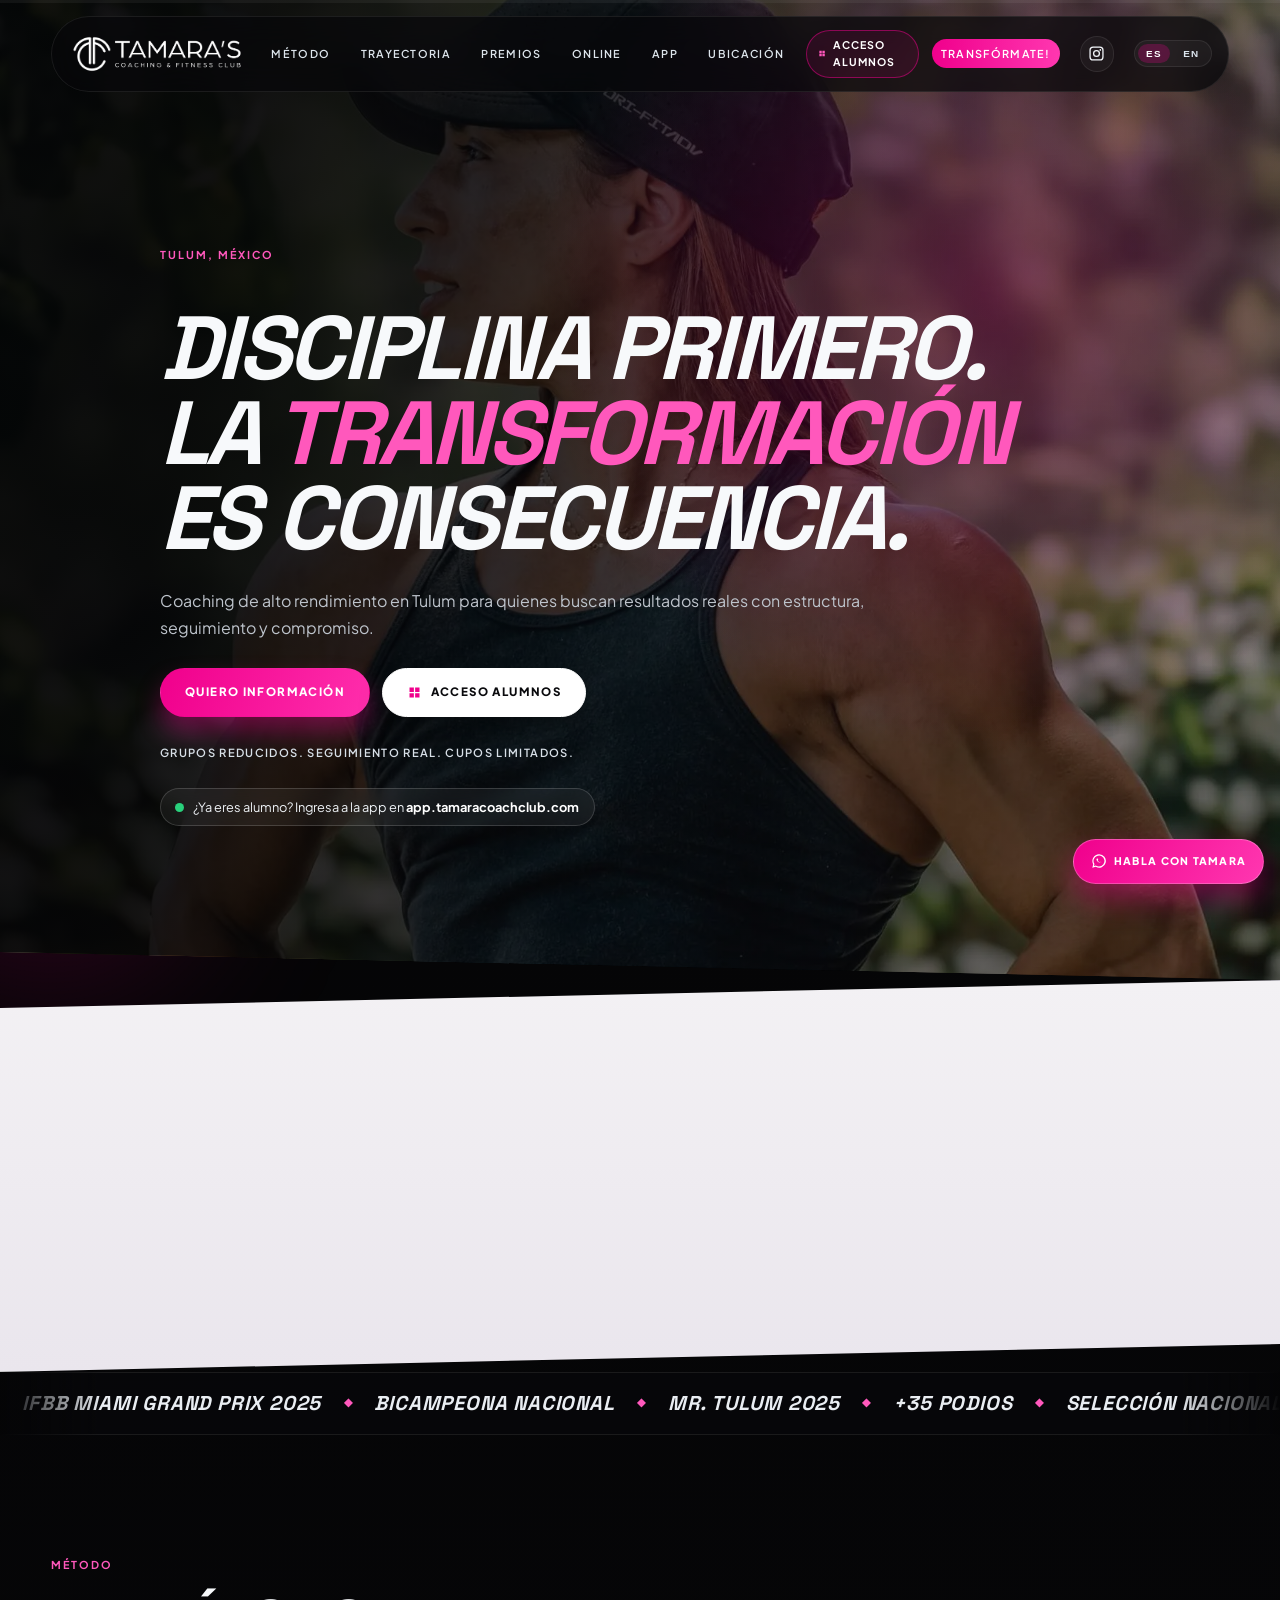
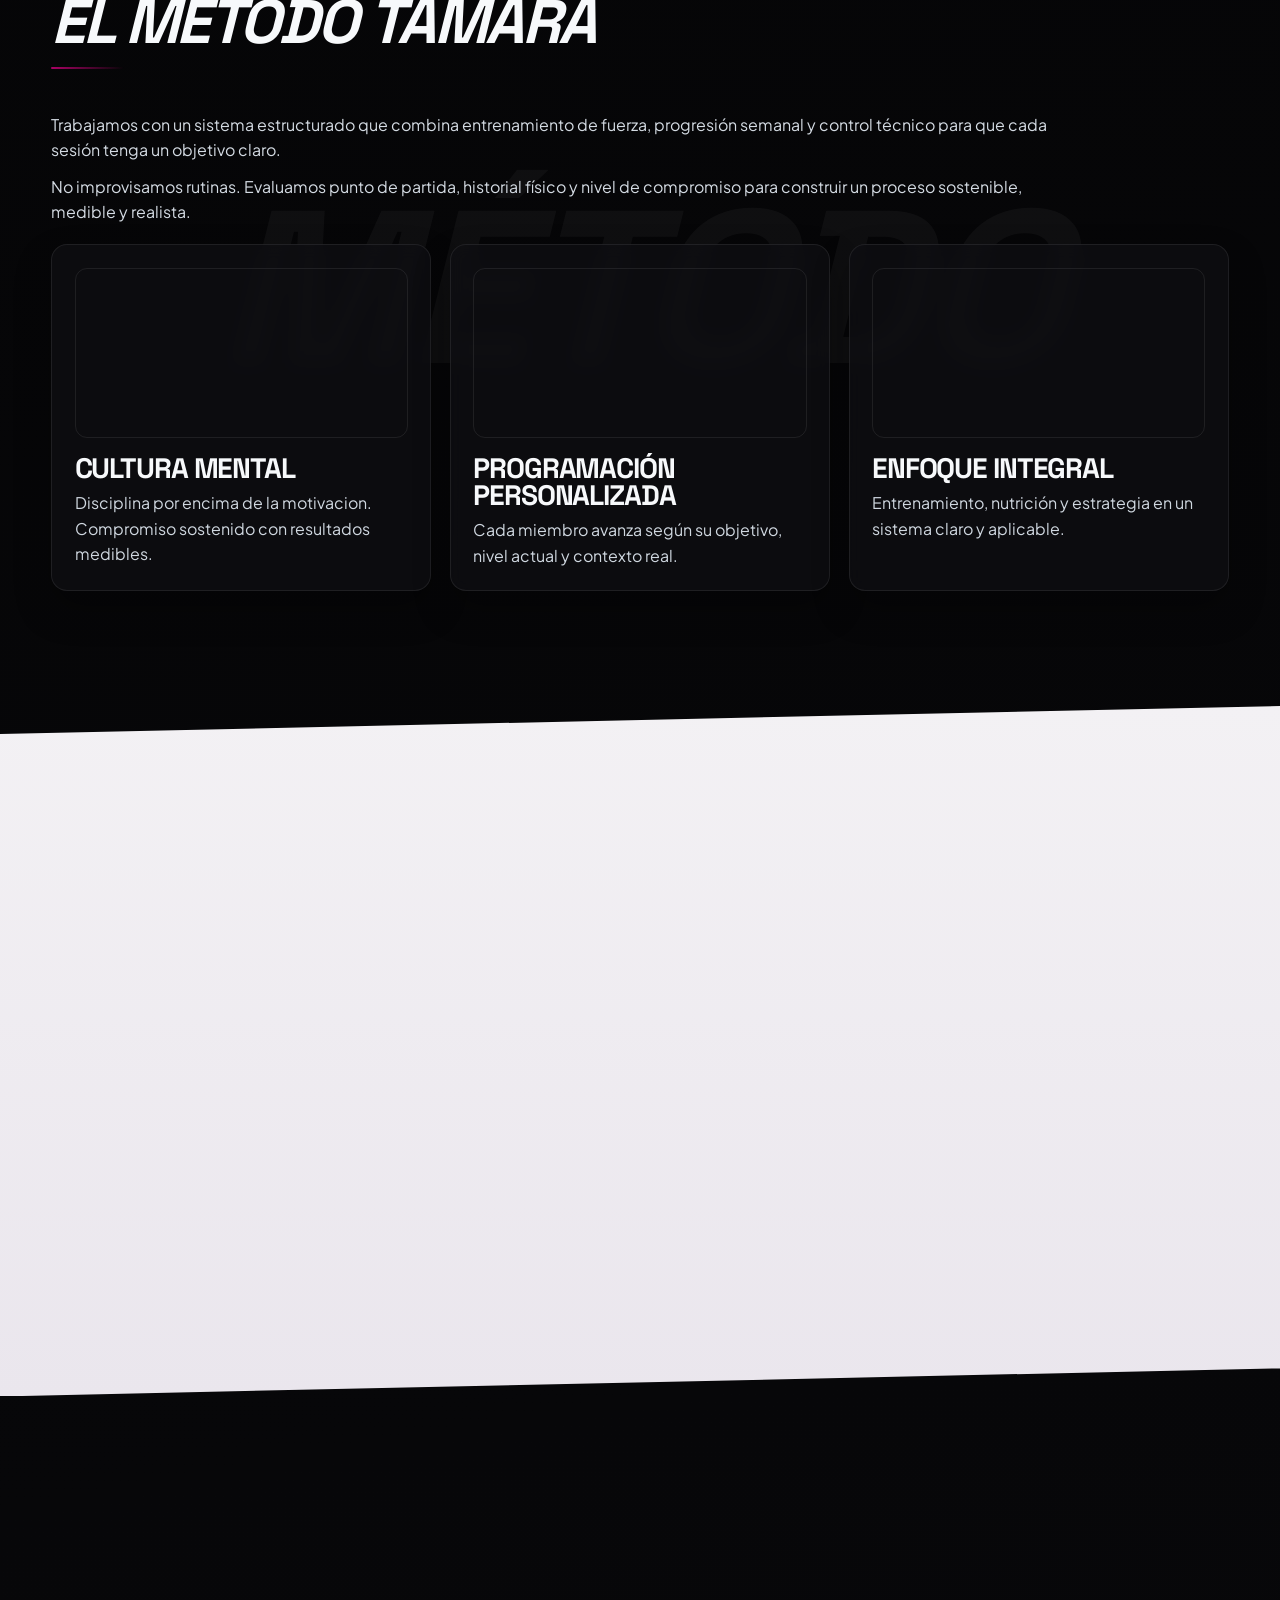
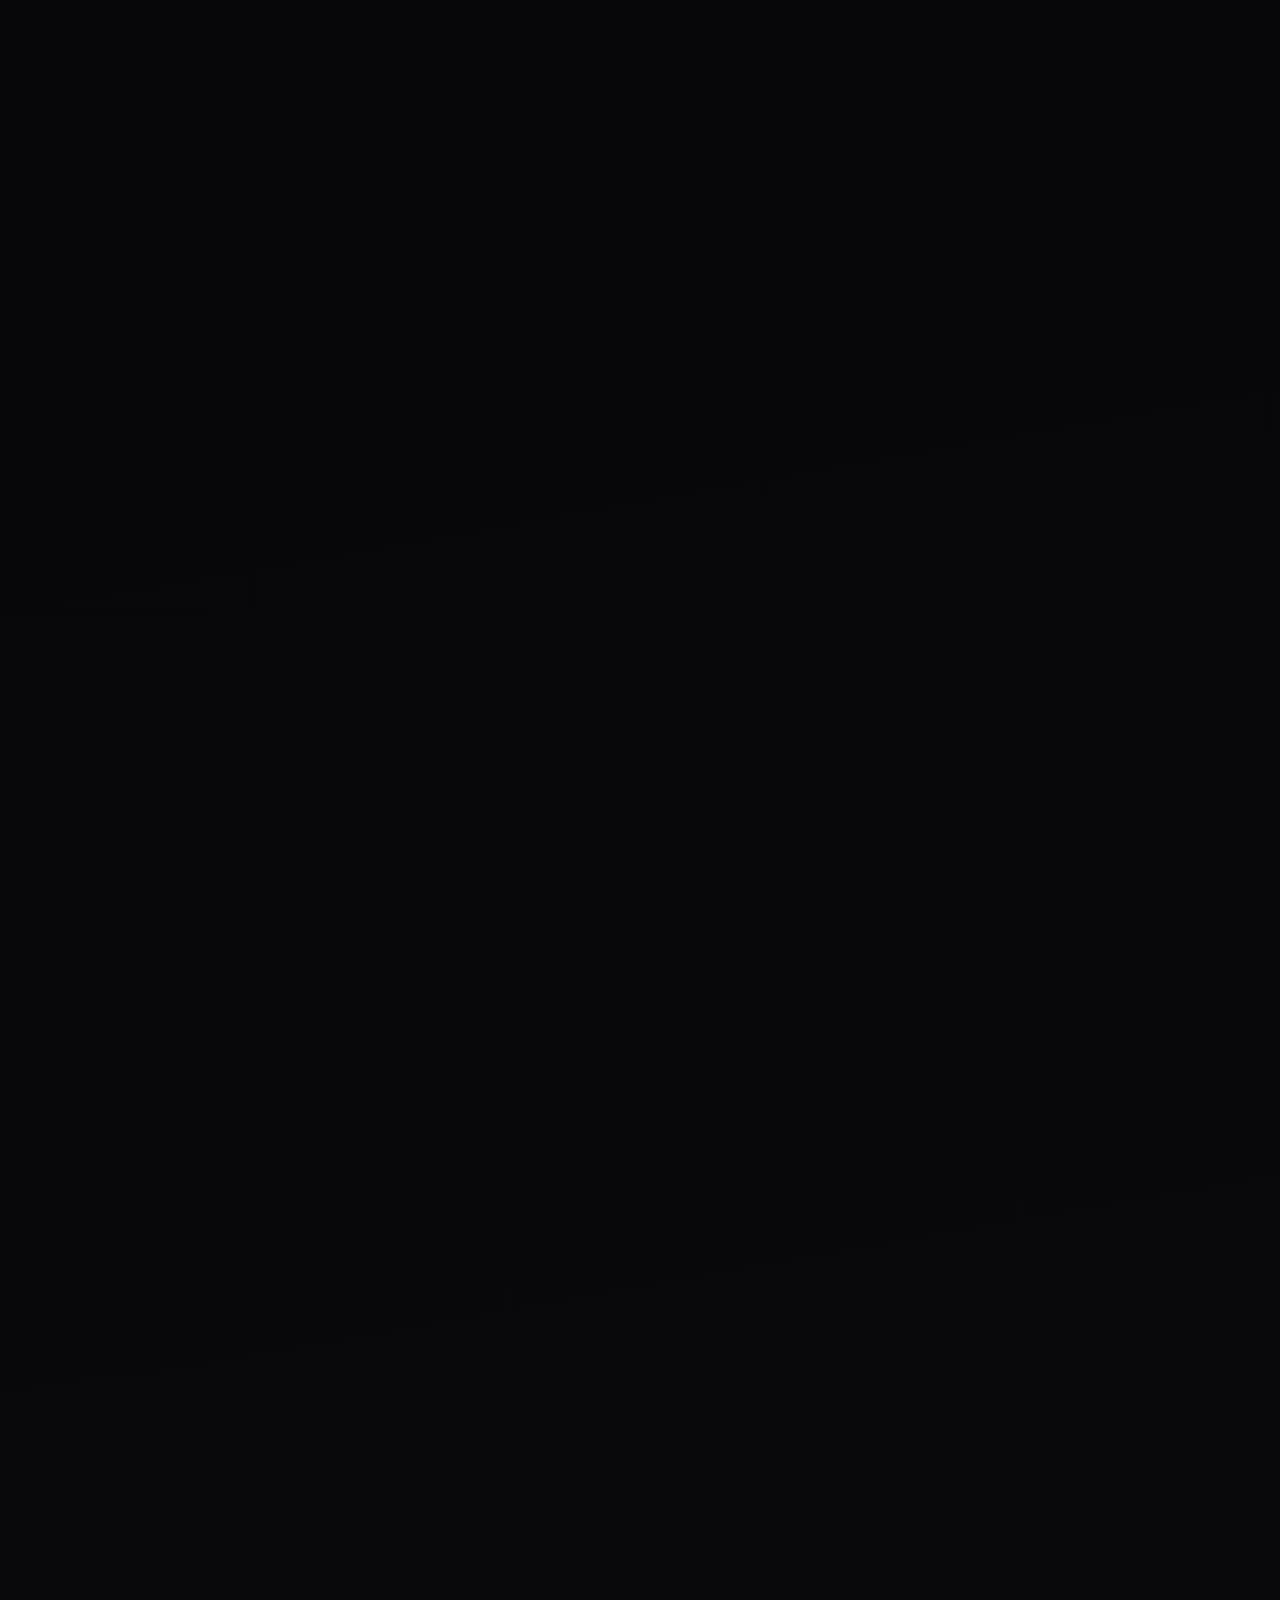
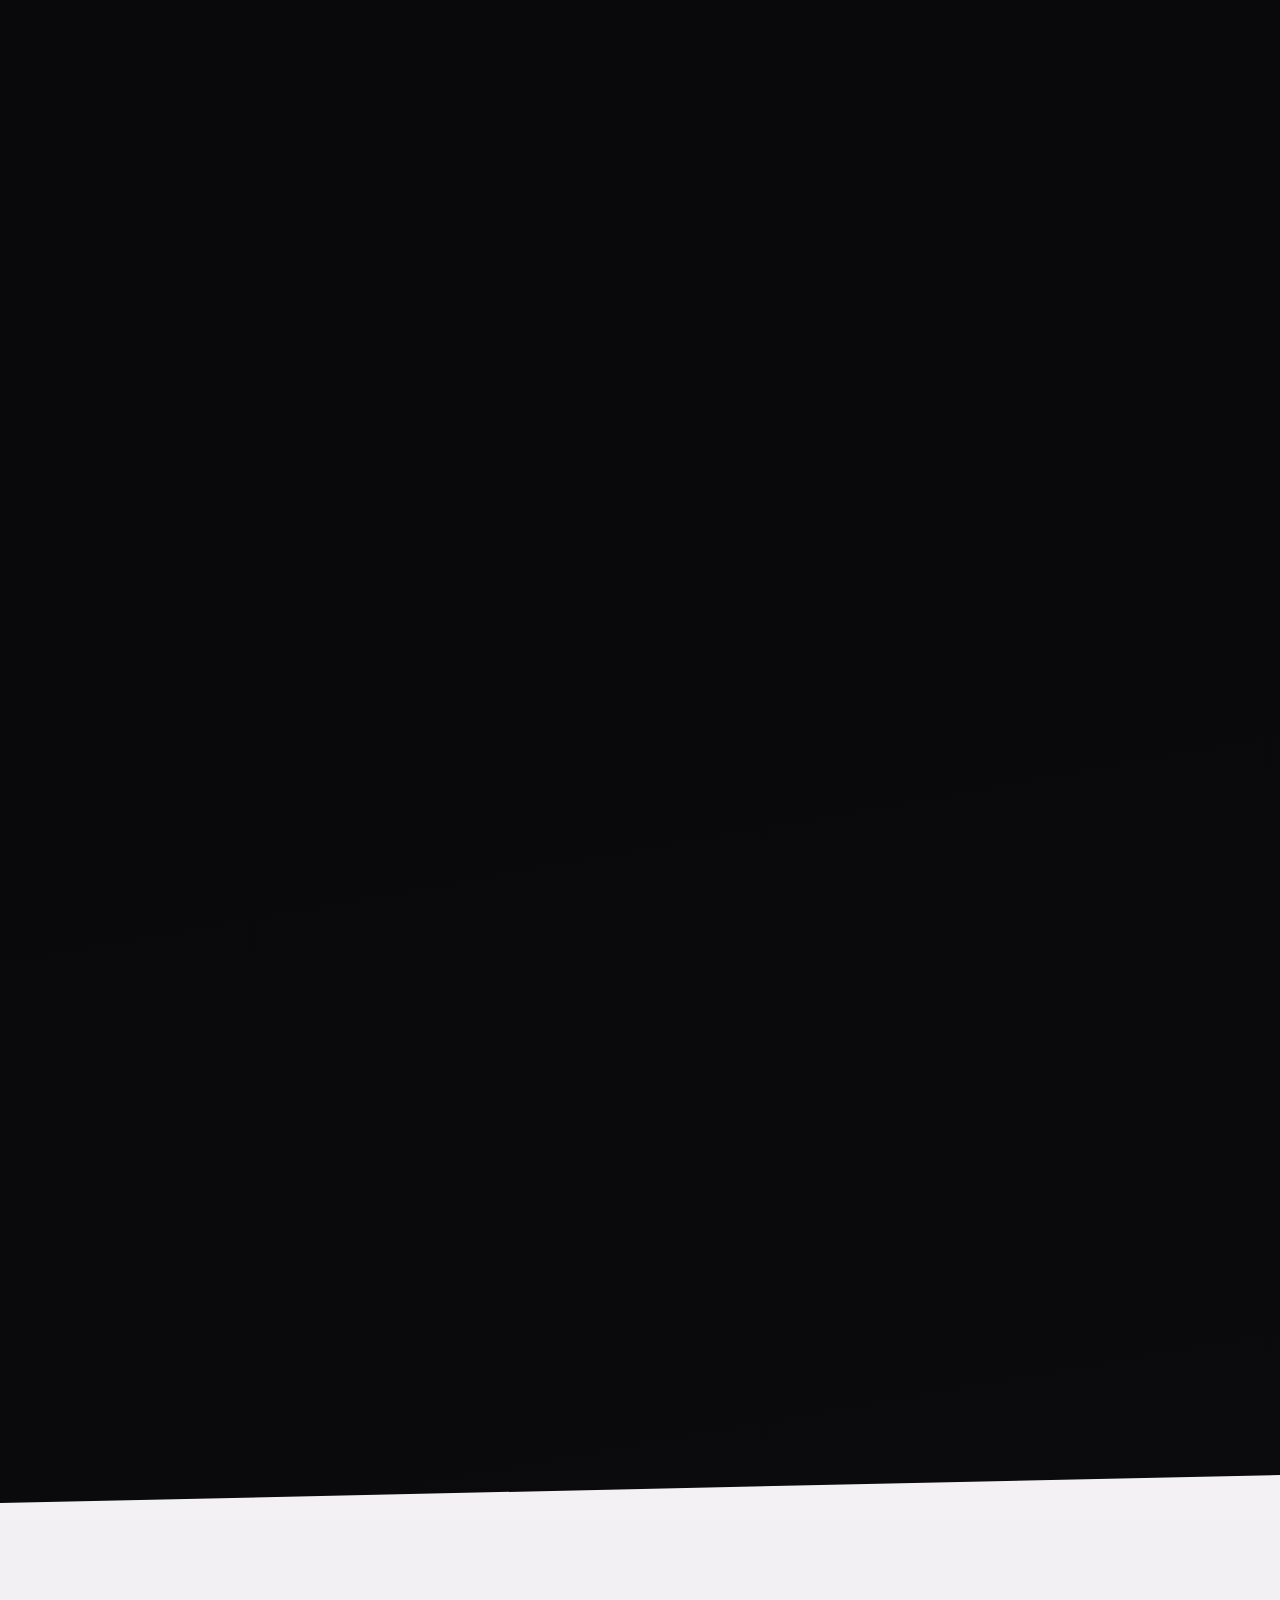
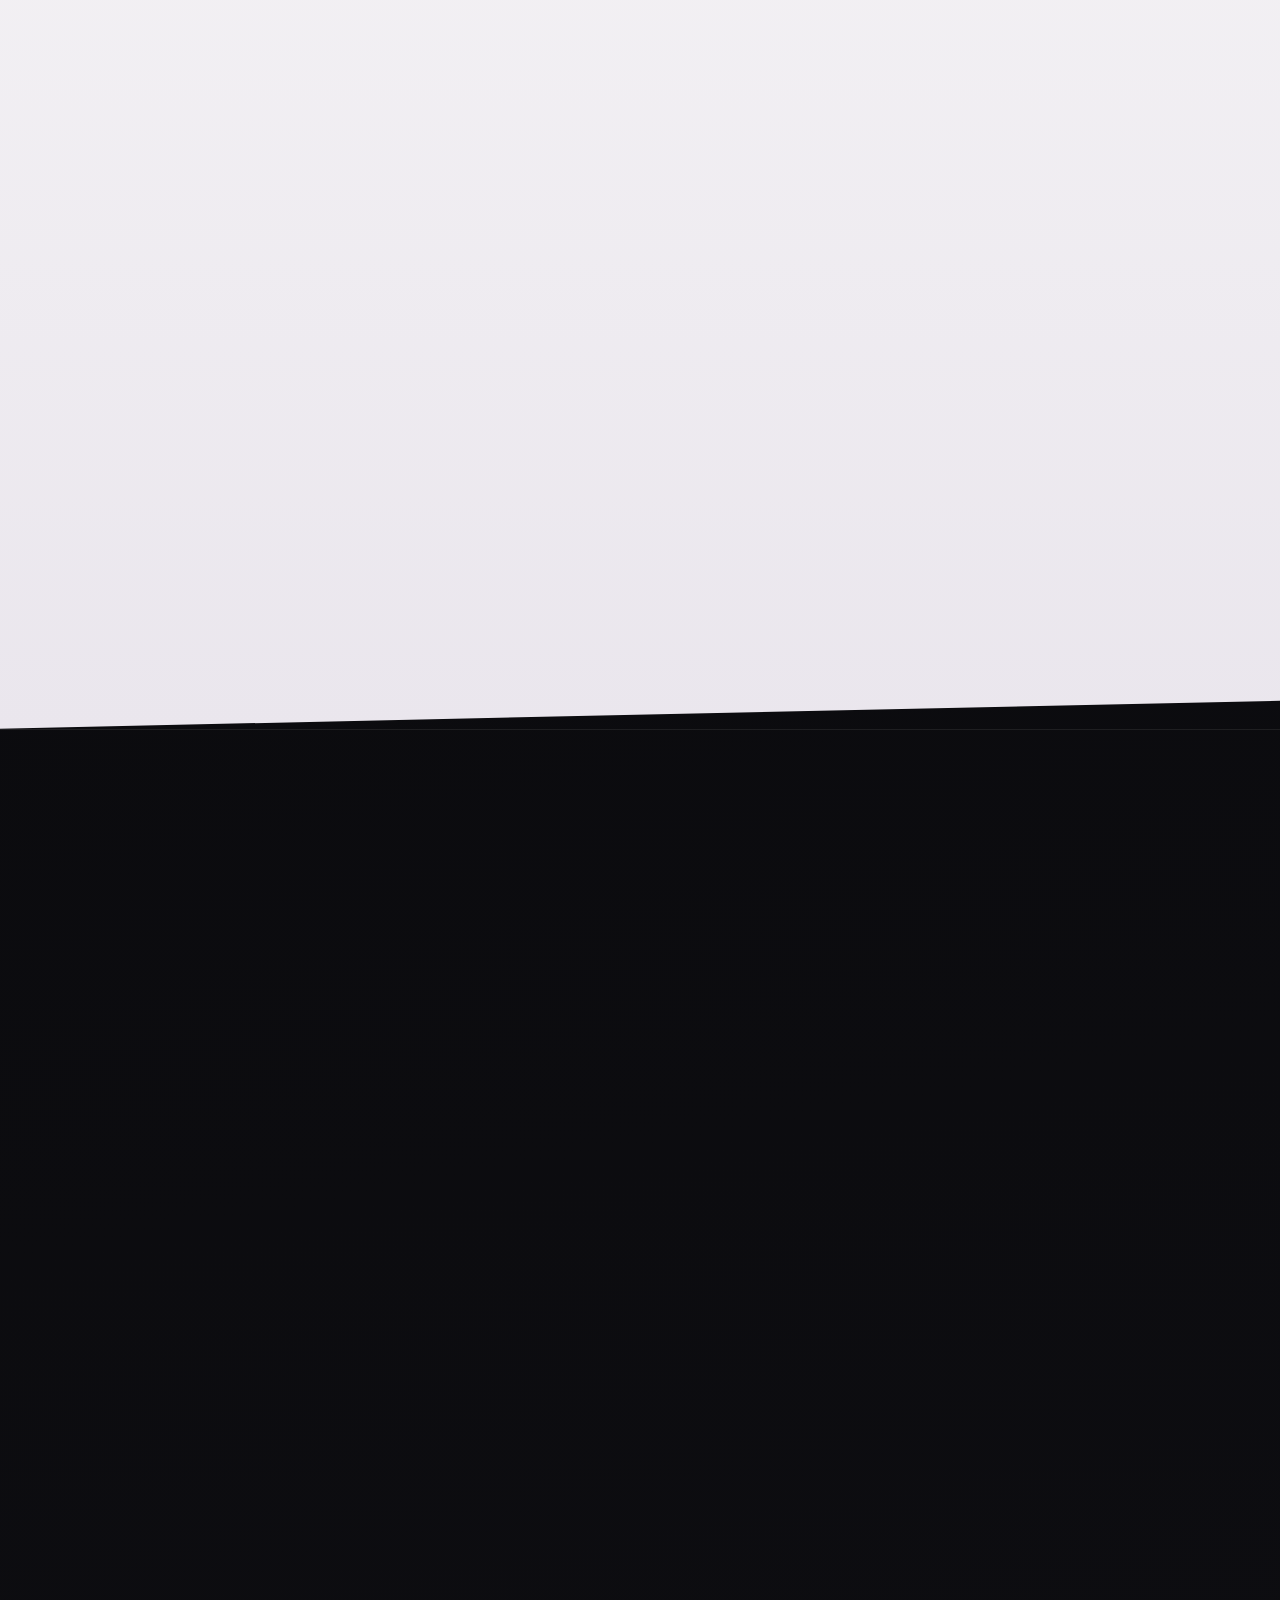
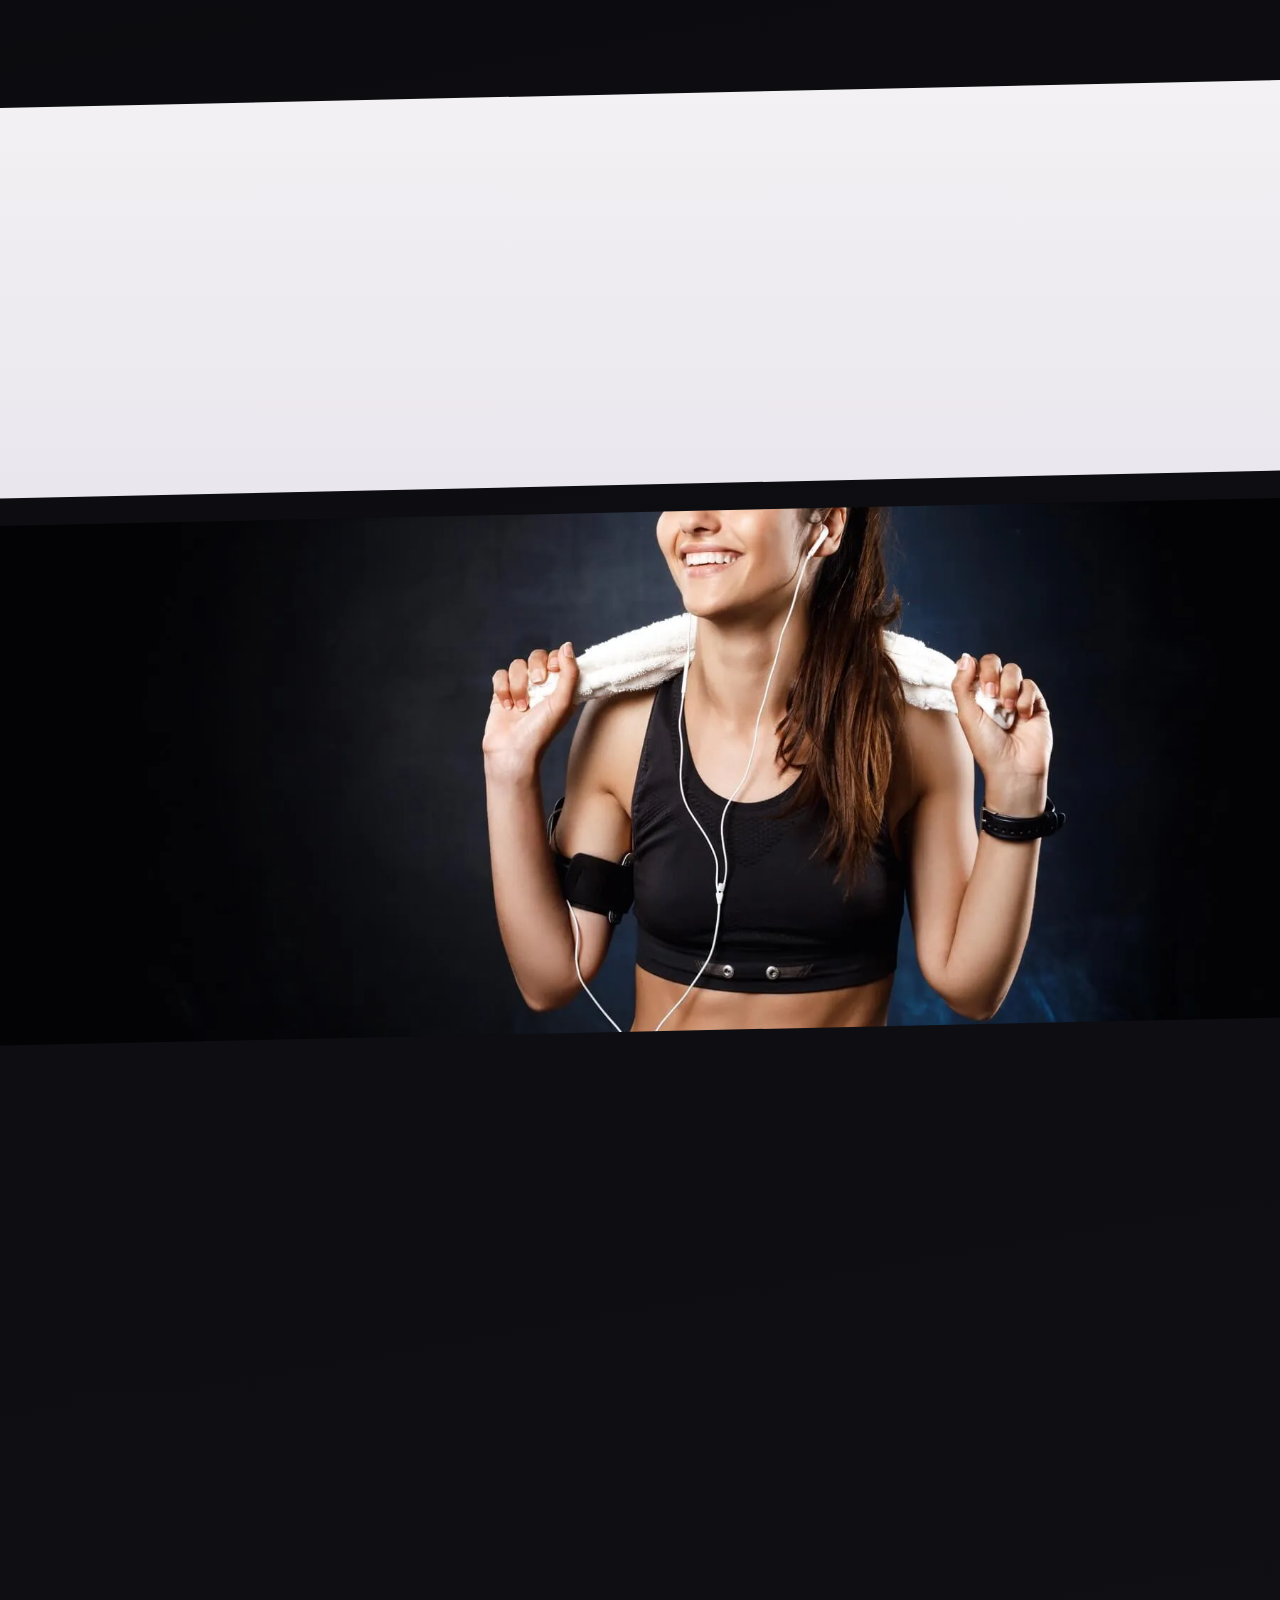
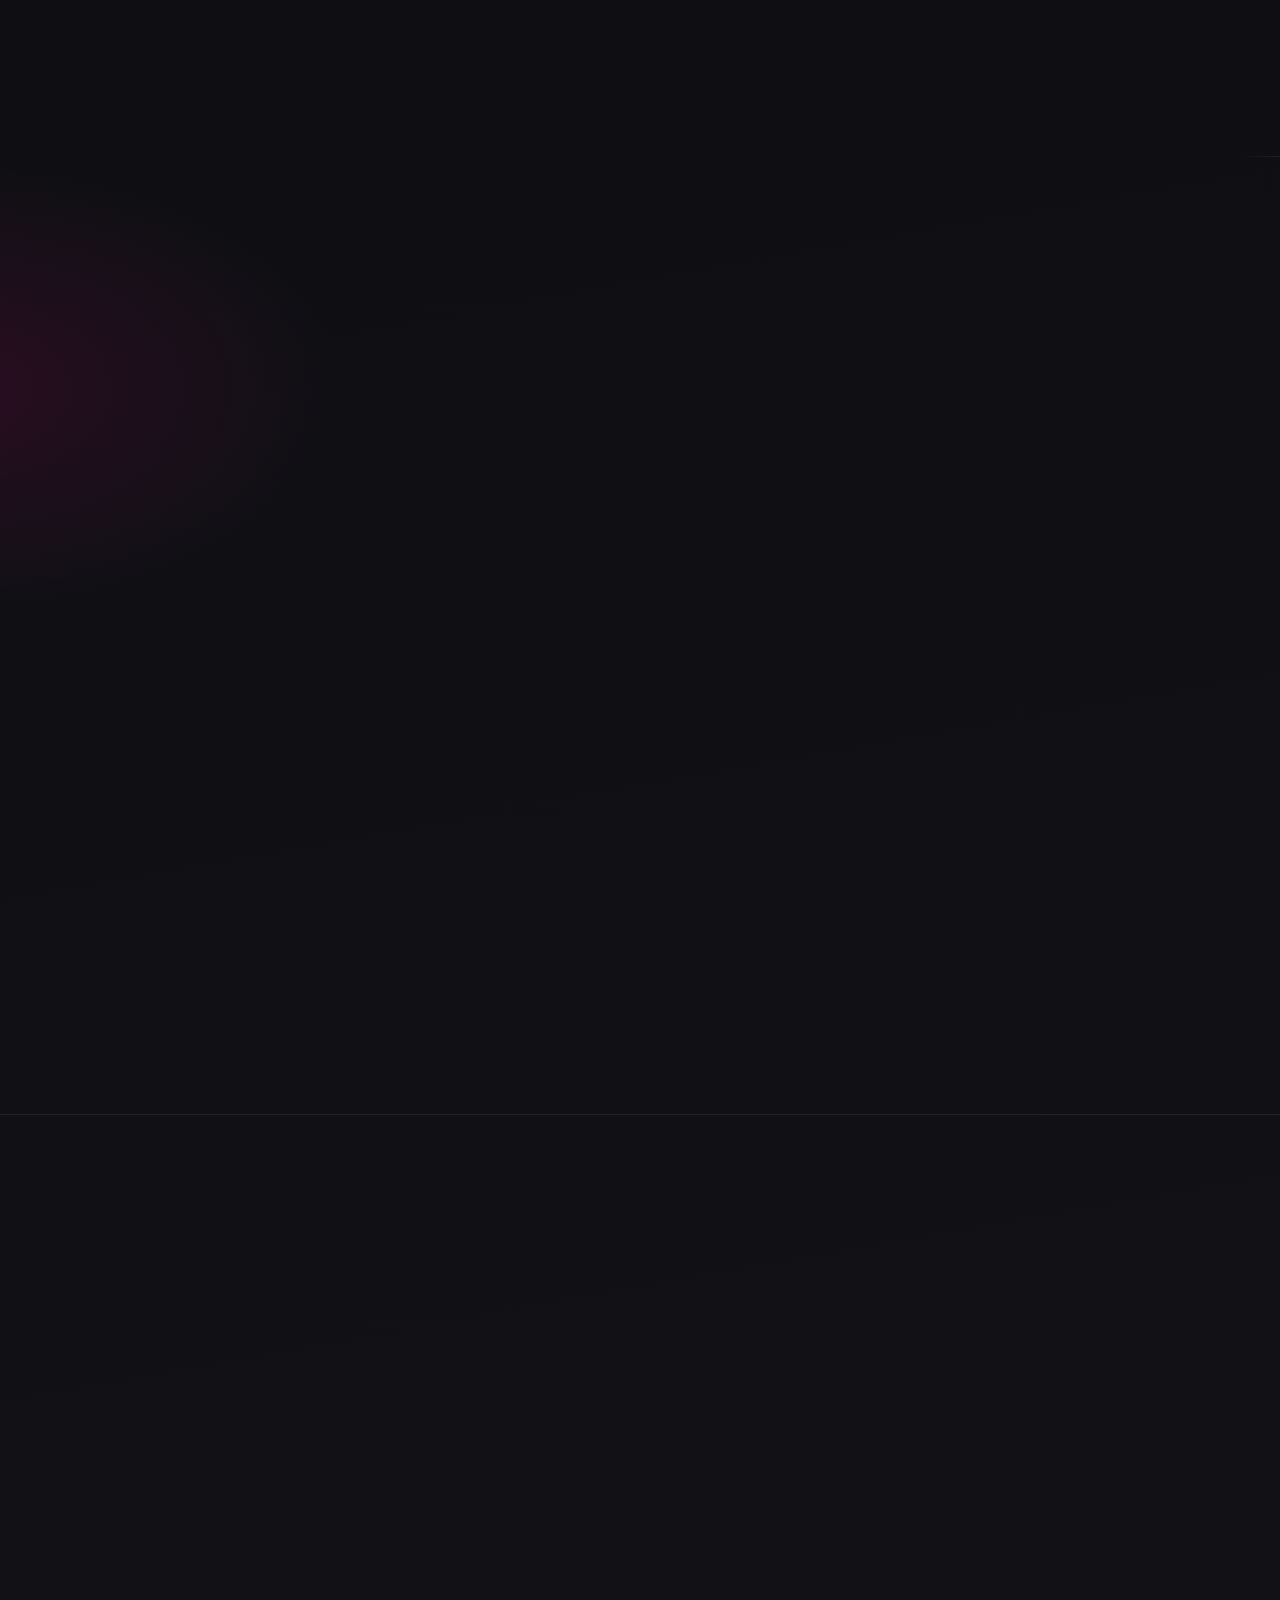
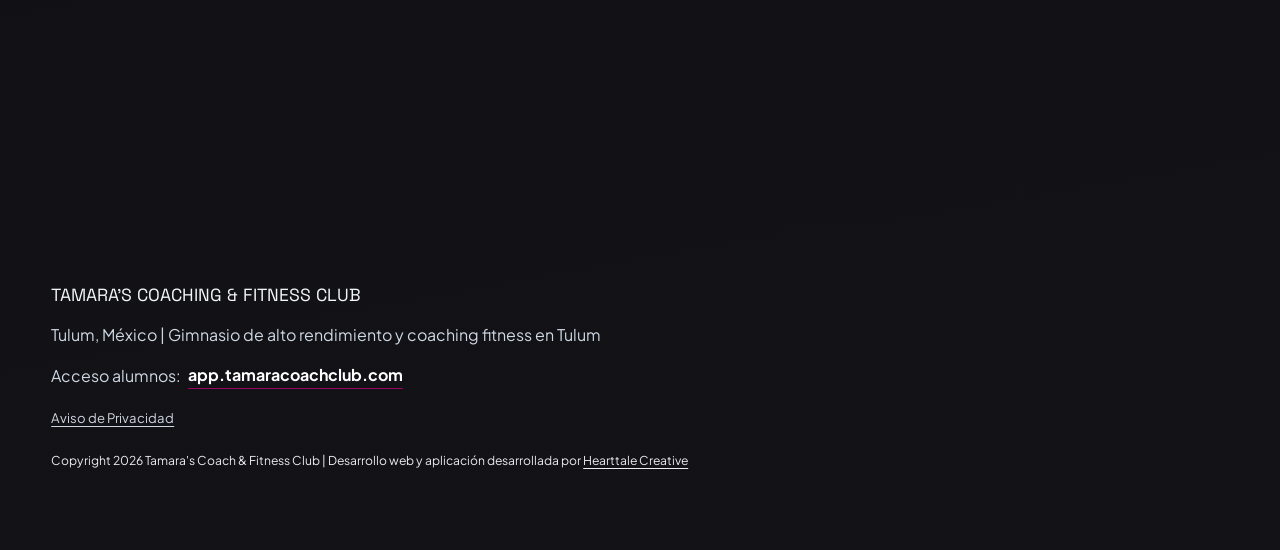
==== index.html @ 41575ca1 "feat: add bilingual privacy policy page for web and app stores - Add privacidad.html (Aviso de Priva" ====
<!doctype html>
<html lang="es">

<head>
  <meta charset="UTF-8" />
  <meta name="viewport" content="width=device-width, initial-scale=1.0" />
  <title>Tamara's Coaching & Fitness Club | Alto Rendimiento en Tulum</title>
  <meta name="description"
    content="Entrena con metodo en Tamara's Coach & Fitness Club: fuerza, rendimiento y coaching personalizado en Tulum. Programas presenciales y online con seguimiento real." />
  <meta name="keywords"
    content="gimnasio de alto rendimiento en Tulum, entrenador personal en Tulum, coaching fitness en Tulum, fisicoculturismo en Tulum" />
  <link rel="canonical" href="https://www.tamaracoachclub.com/" />
  <meta property="og:type" content="website" />
  <meta property="og:site_name" content="Tamara's Coach & Fitness Club" />
  <meta property="og:locale" content="es_MX" />
  <meta property="og:title" content="Tamara's Coach & Fitness Club | Alto Rendimiento en Tulum" />
  <meta property="og:description"
    content="Entrena con metodo en Tamara's Coach & Fitness Club: fuerza, rendimiento y coaching personalizado en Tulum. Programas presenciales y online con seguimiento real." />
  <meta property="og:url" content="https://www.tamaracoachclub.com/" />
  <meta property="og:image" content="https://www.tamaracoachclub.com/tamara1-og.jpg" />
  <meta property="og:image:width" content="1200" />
  <meta property="og:image:height" content="821" />
  <meta property="og:image:alt" content="Tamara's Coach & Fitness Club en Tulum" />
  <meta name="twitter:card" content="summary_large_image" />
  <meta name="twitter:title" content="Tamara's Coach & Fitness Club | Alto Rendimiento en Tulum" />
  <meta name="twitter:description"
    content="Entrena con método en Tamara's Coach & Fitness Club: fuerza, rendimiento y coaching personalizado en Tulum. Programas presenciales y online con seguimiento real." />
  <meta name="twitter:image" content="https://www.tamaracoachclub.com/tamara1-og.jpg" />
  <link rel="me" href="https://www.instagram.com/tamarascoachingfitnessclub/" />
  <meta name="theme-color" content="#050506" />
  <meta name="author" content="Tamara's Coach & Fitness Club" />
  <meta name="robots" content="index, follow, max-image-preview:large" />
  <meta name="geo.region" content="MX-ROO" />
  <meta name="geo.placename" content="Tulum" />
  <meta name="geo.position" content="20.196960;-87.464955" />
  <meta name="ICBM" content="20.196960, -87.464955" />
  <link rel="icon" href="favicon.svg" type="image/svg+xml" />
  <link rel="icon" href="favicon-32.png" sizes="32x32" type="image/png" />
  <link rel="apple-touch-icon" href="apple-touch-icon.png" />
  <link rel="manifest" href="site.webmanifest" />
  <link rel="preconnect" href="https://fonts.googleapis.com" />
  <link rel="preconnect" href="https://fonts.gstatic.com" crossorigin />
  <link rel="preload" as="image" href="assets/web/DSC04219.webp" fetchpriority="high" />
  <link
    href="https://fonts.googleapis.com/css2?family=Plus+Jakarta+Sans:wght@400;600;700;800&family=Space+Grotesk:wght@500;700;800&display=swap"
    rel="stylesheet" />
  <link rel="stylesheet" href="styles.css" />
  <script type="application/ld+json">
  {
    "@context": "https://schema.org",
    "@type": "HealthClub",
    "@id": "https://www.tamaracoachclub.com/#gym",
    "name": "Tamara's Coaching & Fitness Club",
    "description": "Gimnasio de alto rendimiento y coaching fitness estructurado en Tulum. Entrenamiento de fuerza, programación personalizada y seguimiento real, presencial y online.",
    "url": "https://www.tamaracoachclub.com/",
    "logo": "https://www.tamaracoachclub.com/logo.png",
    "image": "https://www.tamaracoachclub.com/tamara1-og.jpg",
    "telephone": "+52 984 238 4258",
    "priceRange": "$$",
    "currenciesAccepted": "MXN",
    "address": {
      "@type": "PostalAddress",
      "addressLocality": "Tulum",
      "addressRegion": "Quintana Roo",
      "addressCountry": "MX"
    },
    "geo": {
      "@type": "GeoCoordinates",
      "latitude": 20.196960,
      "longitude": -87.464955
    },
    "hasMap": "https://maps.app.goo.gl/nExt3WbL4Zu5REWo6",
    "areaServed": { "@type": "City", "name": "Tulum" },
    "sameAs": ["https://www.instagram.com/tamarascoachingfitnessclub/"],
    "founder": {
      "@type": "Person",
      "name": "Tamara",
      "jobTitle": "Coach de alto rendimiento",
      "award": [
        "IFBB Miami Grand Prix 2025 - 1er lugar Women Bodyfitness Open",
        "Mr. Tulum 2025 - Campeona Body Fitness Master",
        "Bicampeona nacional"
      ]
    },
    "makesOffer": [
      { "@type": "Offer", "name": "Coaching presencial de alto rendimiento", "category": "Servicio" },
      { "@type": "Offer", "name": "Coaching online personalizado", "category": "Servicio" },
      { "@type": "Offer", "name": "Evaluación inicial y asesoría", "category": "Servicio" }
    ]
  }
  </script>
  <script type="application/ld+json">
  {
    "@context": "https://schema.org",
    "@type": "FAQPage",
    "mainEntity": [
      {
        "@type": "Question",
        "name": "¿Necesito experiencia previa?",
        "acceptedAnswer": { "@type": "Answer", "text": "No. El entrenamiento se adapta completamente a tu nivel." }
      },
      {
        "@type": "Question",
        "name": "¿Y si tengo una lesión?",
        "acceptedAnswer": { "@type": "Answer", "text": "Se evalúa y adapta con enfoque biomecánico para mantener progreso seguro." }
      },
      {
        "@type": "Question",
        "name": "¿Incluye plan nutricional?",
        "acceptedAnswer": { "@type": "Answer", "text": "Sí, según el programa sugerido para tu objetivo." }
      },
      {
        "@type": "Question",
        "name": "¿Puedo probar antes?",
        "acceptedAnswer": { "@type": "Answer", "text": "Sí. Puedes iniciar con sesión única para evaluarte y definir tu ruta." }
      }
    ]
  }
  </script>
</head>

<body>
  <a class="skip-link" href="#inicio">Saltar al contenido</a>
  <div class="scroll-progress" aria-hidden="true"><span></span></div>
  <div class="bg-glow bg-glow-a"></div>
  <div class="bg-glow bg-glow-b"></div>

  <header class="site-header">
    <a class="brand" href="#inicio" aria-label="Tamara's Coaching & Fitness Club">
      <img class="brand-logo" src="logo.png" alt="Tamara's Coaching & Fitness Club" fetchpriority="high" decoding="async" />
    </a>
    <button class="menu-toggle" aria-expanded="false" aria-controls="menu">Menu</button>
    <nav id="menu" class="menu">
      <a class="nav-link" href="#metodo">Método</a>
      <a class="nav-link" href="#trayectoria">Trayectoria</a>
      <a class="nav-link" href="#premios">Premios</a>
      <a class="nav-link" href="#online">Online</a>
      <a class="nav-link" href="#app">App</a>
      <a class="nav-link" href="#ubicacion">Ubicación</a>
      <a class="app-link" href="https://app.tamaracoachclub.com/" target="_blank" rel="noopener noreferrer">
        <span class="app-link-icon" aria-hidden="true">
          <svg viewBox="0 0 24 24" role="img" focusable="false"><path d="M4 4h7v7H4V4Zm9 0h7v7h-7V4ZM4 13h7v7H4v-7Zm9 0h7v7h-7v-7Z"/></svg>
        </span>
        <span class="app-link-label">Acceso alumnos</span>
      </a>
      <a class="cta-link js-whatsapp-link" href="#" data-wa-key="general_info">Transfórmate!</a>
    </nav>
    <a class="header-ig" href="https://www.instagram.com/tamarascoachingfitnessclub/" target="_blank" rel="noopener noreferrer"
      aria-label="Instagram Tamara's Coach & Fitness Club">
      <svg viewBox="0 0 24 24" role="img" focusable="false" aria-hidden="true">
        <path d="M7.2 2h9.6A5.2 5.2 0 0 1 22 7.2v9.6a5.2 5.2 0 0 1-5.2 5.2H7.2A5.2 5.2 0 0 1 2 16.8V7.2A5.2 5.2 0 0 1 7.2 2Zm9.4 1.8H7.4a3.6 3.6 0 0 0-3.6 3.6v9.2a3.6 3.6 0 0 0 3.6 3.6h9.2a3.6 3.6 0 0 0 3.6-3.6V7.4a3.6 3.6 0 0 0-3.6-3.6ZM12 7a5 5 0 1 1 0 10 5 5 0 0 1 0-10Zm0 1.8a3.2 3.2 0 1 0 0 6.4 3.2 3.2 0 0 0 0-6.4Zm5.4-3.1a1.2 1.2 0 1 1 0 2.4 1.2 1.2 0 0 1 0-2.4Z" />
      </svg>
    </a>
    <div class="lang-switch" role="group" aria-label="Selector de idioma">
      <button class="lang-btn is-active" type="button" data-lang="es" aria-pressed="true">ES</button>
      <button class="lang-btn" type="button" data-lang="en" aria-pressed="false">EN</button>
    </div>
  </header>

  <main>
    <section id="inicio" class="hero section reveal diagonal-end">
      <div class="hero-video is-fallback" aria-hidden="true">
        <iframe
          id="hero-youtube-player"
          data-src="https://www.youtube.com/embed/1tyX7qDArfA?autoplay=1&mute=1&controls=0&rel=0&playsinline=1&loop=1&playlist=1tyX7qDArfA&start=1040&modestbranding=1&enablejsapi=1"
          title="Tamara Club hero background video"
          loading="lazy"
          allow="autoplay; encrypted-media; picture-in-picture; fullscreen"
          referrerpolicy="strict-origin-when-cross-origin"
          tabindex="-1"></iframe>
        <img class="hero-video-fallback" src="assets/web/DSC04219.webp" alt="" width="1600" height="900" fetchpriority="high" decoding="async" />
      </div>
      <div class="hero-copy">
        <p class="eyebrow">Tulum, México</p>
        <h1>Disciplina primero.<br />La <span>transformación</span> es consecuencia.</h1>
        <p class="lead">Coaching de alto rendimiento en Tulum para quienes buscan resultados reales con estructura,
          seguimiento y compromiso.</p>
        <div class="actions">
          <a class="btn btn-primary js-whatsapp-link" href="#" data-wa-key="hero_info">Quiero información</a>
          <a class="btn btn-app" href="https://app.tamaracoachclub.com/" target="_blank" rel="noopener noreferrer">
            <span class="btn-app-icon" aria-hidden="true">
              <svg viewBox="0 0 24 24" role="img" focusable="false"><path d="M4 4h7v7H4V4Zm9 0h7v7h-7V4ZM4 13h7v7H4v-7Zm9 0h7v7h-7v-7Z"/></svg>
            </span>
            <span class="btn-app-label">Acceso alumnos</span>
          </a>
        </div>
        <p class="tagline">Grupos reducidos. Seguimiento real. Cupos limitados.</p>
        <a class="hero-app-chip" href="https://app.tamaracoachclub.com/" target="_blank" rel="noopener noreferrer">
          <span class="hero-app-chip-dot" aria-hidden="true"></span>
          <span class="hero-app-chip-text">¿Ya eres alumno? Ingresa a la app en <strong>app.tamaracoachclub.com</strong></span>
        </a>
      </div>
    </section>

    <section class="section section-quote reveal bg-light-section diagonal-both">
      <div class="bg-giant-text" aria-hidden="true">CULTURA</div>
      <div class="container content-layer">
        <h2>No es un gimnasio.<br />Es una cultura.</h2>
        <p class="lead">Aquí no se entrena por moda. Se entrena con estructura, método y propósito.</p>
      </div>
    </section>

    <div class="marquee" aria-hidden="true">
      <div class="marquee-track">
        <span>IFBB Miami Grand Prix 2025</span><span class="marquee-dot">◆</span>
        <span>Bicampeona nacional</span><span class="marquee-dot">◆</span>
        <span>Mr. Tulum 2025</span><span class="marquee-dot">◆</span>
        <span>+35 podios</span><span class="marquee-dot">◆</span>
        <span>Selección nacional</span><span class="marquee-dot">◆</span>
        <span>Alto rendimiento en Tulum</span><span class="marquee-dot">◆</span>
        <span>IFBB Miami Grand Prix 2025</span><span class="marquee-dot">◆</span>
        <span>Bicampeona nacional</span><span class="marquee-dot">◆</span>
        <span>Mr. Tulum 2025</span><span class="marquee-dot">◆</span>
        <span>+35 podios</span><span class="marquee-dot">◆</span>
        <span>Selección nacional</span><span class="marquee-dot">◆</span>
        <span>Alto rendimiento en Tulum</span><span class="marquee-dot">◆</span>
      </div>
    </div>

    <section id="metodo" class="section reveal">
      <div class="bg-giant-text" aria-hidden="true">MÉTODO</div>
      <div class="container content-layer">
        <div class="section-header">
          <p class="eyebrow">Método</p>
          <h2>El Método Tamara</h2>
        </div>
        <div class="method-intro">
          <p class="method-copy">Trabajamos con un sistema estructurado que combina entrenamiento de fuerza, progresión semanal y control técnico para que cada sesión tenga un objetivo claro.</p>
          <p class="method-copy">No improvisamos rutinas. Evaluamos punto de partida, historial físico y nivel de compromiso para construir un proceso sostenible, medible y realista.</p>
        </div>
        <div class="grid-3">
          <article class="card">
            <img class="card-media" src="assets/web/young-fitness-man-studio.webp" alt="Atleta enfocada en entrenamiento de fuerza" loading="lazy" decoding="async" />
            <h3>Cultura Mental</h3>
            <p>Disciplina por encima de la motivación. Compromiso sostenido con resultados medibles.</p>
          </article>
          <article class="card">
            <img class="card-media" src="assets/web/woman-helping-man-gym.webp" alt="Coaching tecnico personalizado en gimnasio" loading="lazy" decoding="async" />
            <h3>Programación Personalizada</h3>
            <p>Cada miembro avanza según su objetivo, nivel actual y contexto real.</p>
          </article>
          <article class="card">
            <img class="card-media" src="assets/web/athletic-blonde-woman-sportswear-doing-exercise-legs-press-machine-gym.webp" alt="Trabajo integral de fuerza en Tamara Club" loading="lazy" decoding="async" />
            <h3>Enfoque Integral</h3>
            <p>Entrenamiento, nutrición y estrategia en un sistema claro y aplicable.</p>
          </article>
        </div>
      </div>
    </section>

    <section class="section reveal bg-light-section diagonal-both" id="trayectoria">
      <div class="bg-giant-text" aria-hidden="true">EXPERIENCIA</div>
      <div class="container split content-layer">
        <div class="trayectoria-copy">
          <p class="eyebrow">Coaching profesional</p>
          <h2>Experiencia real.<br>Resultados reales.</h2>
          <p class="lead">Tamara trabaja como coach con un enfoque personalizado: evalua tu punto de partida, estructura una estrategia clara y ajusta cada fase para que avances con seguridad, consistencia y resultados medibles.</p>
          <ul class="list">
            <li>Diagnóstico inicial para conocer tu nivel real y tus necesidades.</li>
            <li>Programación individual con objetivos claros por etapa.</li>
            <li>Corrección técnica permanente para entrenar mejor y evitar estancarte.</li>
            <li>Seguimiento continuo para medir progreso y ajustar cuando sea necesario.</li>
          </ul>
        </div>
        <div class="media-panel" aria-label="Tamara en competencia">
          <div class="tamara-rotator rotator" aria-hidden="true">
            <img src="assets/web/DSC04191.webp" alt="" class="is-active" loading="eager" decoding="async" />
            <img src="assets/web/DSC04219.webp" alt="" loading="eager" decoding="async" />
            <img src="assets/web/DSC04230.webp" alt="" loading="lazy" decoding="async" />
            <img src="assets/web/DSC04257.webp" alt="" loading="lazy" decoding="async" />
          </div>
        </div>
      </div>
    </section>

    <section class="section reveal" id="premios">
      <div class="bg-giant-text" aria-hidden="true">TROFEOS</div>
      <div class="container content-layer split split-reverse awards-layout">
        <div class="awards-copy">
          <p class="eyebrow">Logros</p>
          <h2>Premios que respaldan el método</h2>
          <p class="lead">Los resultados de Tamara no son casualidad. Su trayectoria competitiva confirma que trabaja con estructura, disciplina y estándares de alto rendimiento en cada etapa del proceso.</p>
          <ul class="list">
            <li><strong>IFBB Miami Grand Prix 2025:</strong> 1er lugar en Women Bodyfitness Open.</li>
            <li><strong>Mr. Tulum 2025:</strong> campeona en Body Fitness Master y Body Fitness Clasificadas.</li>
            <li><strong>Selección nacional:</strong> clasificación tras su rendimiento en Monterrey.</li>
            <li><strong>Trayectoria consolidada:</strong> campeona estatal múltiple y bicampeona nacional.</li>
          </ul>
          <div class="awards-stats">
            <div class="awards-stat"><span>+35</span><small>Podios nacionales e internacionales</small></div>
            <div class="awards-stat"><span>2X</span><small>Campeona nacional</small></div>
            <div class="awards-stat"><span>2025</span><small>Oro internacional en Miami</small></div>
          </div>
        </div>
        <figure class="awards-media">
          <img src="premios.webp" alt="Tamara con trofeos y medallas de competencia" width="1430" height="1080" loading="lazy" decoding="async" />
        </figure>
      </div>
    </section>

    <section class="section reveal" id="entorno">
      <div class="bg-giant-text" aria-hidden="true">CLUB</div>
      <div class="container content-layer">
        <div class="section-header">
          <p class="eyebrow">Entrenamiento</p>
          <h2>Un entorno que te empuja a cumplir</h2>
        </div>
        <p class="lead">El espacio del club está pensado para entrenar con foco: equipamiento funcional, sesiones guiadas y una cultura donde cada persona entrena en serio sin importar su nivel de inicio.</p>
        <div class="gym-visual-grid">
          <figure class="gym-shot gym-shot-wide"><img src="assets/web/young-man-sportswear-exercise-class-gym.webp" alt="Entrenamiento grupal en Tamara Club" loading="lazy" decoding="async" /></figure>
          <figure class="gym-shot"><img src="assets/web/medium-shot-woman-holding-weight.webp" alt="Atleta entrenando con pesas" loading="lazy" decoding="async" /></figure>
          <figure class="gym-shot"><img src="assets/web/sporty-beautiful-female-showing-her-well-trained-body.webp" alt="Entrenamiento de fuerza en gimnasio" loading="lazy" decoding="async" /></figure>
          <figure class="gym-shot"><img src="assets/web/cropped-photo-athletic-man-keeping-dumbbells.webp" alt="Trabajo de fuerza con mancuernas" loading="lazy" decoding="async" /></figure>
          <figure class="gym-shot"><img src="assets/web/woman-helping-man-gym.webp" alt="Acompanamiento tecnico en entrenamiento" loading="lazy" decoding="async" /></figure>
        </div>
      </div>
    </section>

    <section id="membresias" class="section reveal">
      <div class="bg-giant-text" aria-hidden="true">PROCESO</div>
      <div class="container content-layer">
        <div class="section-header">
          <p class="eyebrow">El proceso</p>
          <h2>Entrenamiento con acompañamiento real</h2>
        </div>
        <p class="lead">Cada persona entrena según su nivel, su objetivo y su contexto. Definimos tu ruta en una asesoría inicial y ajustamos el plan contigo, paso a paso, con seguimiento directo.</p>
        <div class="audience-grid">
          <article class="audience-card">
            <span class="audience-num" aria-hidden="true">01</span>
            <h3>Si estás empezando</h3>
            <p>Construimos base técnica, hábitos y constancia sin frustración.</p>
          </article>
          <article class="audience-card">
            <span class="audience-num" aria-hidden="true">02</span>
            <h3>Si ya entrenas</h3>
            <p>Ordenamos tu plan para salir del estancamiento y subir nivel.</p>
          </article>
          <article class="audience-card">
            <span class="audience-num" aria-hidden="true">03</span>
            <h3>Si compites</h3>
            <p>Aplicamos estrategia avanzada de rendimiento, composición y pico competitivo.</p>
          </article>
        </div>
        <div class="process-cta">
          <p class="process-cta-text">Sin planes rígidos ni letras pequeñas. Cuéntanos tu objetivo y te armamos una ruta a tu medida.</p>
          <a class="btn btn-primary js-whatsapp-link" href="#" data-wa-key="general_info">Solicita tu asesoría</a>
        </div>
      </div>
    </section>

    <section id="online" class="section reveal bg-light-section diagonal-both">
      <div class="bg-giant-text" aria-hidden="true">ONLINE</div>
      <div class="container split content-layer">
        <div>
          <p class="eyebrow">Online</p>
          <h2>Alto rendimiento desde cualquier lugar.</h2>
          <p class="lead">Si no estás en Tulum, puedes trabajar con Tamara en formato online con seguimiento semanal, ajustes de plan y contacto continuo por WhatsApp para sostener adherencia.</p>
          <ul class="list">
            <li>Sesiones en vivo con seguimiento</li>
            <li>Activación + entrenamiento guiado</li>
            <li>Material de estiramientos</li>
            <li>Adaptación individual según nivel</li>
          </ul>
        </div>
        <div class="app-box online-box">
          <figure class="online-media">
            <img src="assets/web/young-beautiful-sportive-girl-listening-music-dark-wall.webp" alt="Entrenamiento online guiado" loading="lazy" />
          </figure>
          <div class="online-content">
            <p class="online-note">Control de clases, seguimiento de progreso y ajustes semanales en una experiencia online clara y personalizada.</p>
            <ul class="online-points">
              <li>Feedback semanal</li>
              <li>Ajustes según avance</li>
              <li>Contacto directo por WhatsApp</li>
            </ul>
            <a class="btn btn-primary js-whatsapp-link" href="#" data-wa-key="online_program">Consultar programa online</a>
          </div>
        </div>
      </div>
    </section>

    <section id="app" class="section reveal">
      <div class="bg-giant-text" aria-hidden="true">APP</div>
      <div class="container content-layer split app-section-layout">
        <div class="app-section-copy">
          <p class="eyebrow app-eyebrow">App Tamara Club</p>
          <h2>Toda tu experiencia, en una sola app</h2>
          <p class="lead app-lead">Gestiona tus reservas, consulta tus rutinas y sigue tu progreso. <strong>Todos los alumnos ya pueden ingresar</strong> desde el navegador en app.tamaracoachclub.com.</p>
          <ul class="list app-section-list">
            <li>Reserva y organiza tus clases en segundos.</li>
            <li>Accede a tus rutinas y tareas semanales.</li>
            <li>Monitorea avances físicos y consistencia.</li>
            <li>Participa en la comunidad del gimnasio.</li>
            <li>Uso 100% gratuito para miembros del club.</li>
          </ul>
          <div class="actions">
            <a class="btn btn-primary btn-app" href="https://app.tamaracoachclub.com/" target="_blank" rel="noopener noreferrer">
              <span class="btn-app-icon" aria-hidden="true">
                <svg viewBox="0 0 24 24" role="img" focusable="false"><path d="M4 4h7v7H4V4Zm9 0h7v7h-7V4ZM4 13h7v7H4v-7Zm9 0h7v7h-7v-7Z"/></svg>
              </span>
              <span class="btn-app-label">Ingresar a la app</span>
            </a>
          </div>
          <div class="store-soon">
            <span class="store-soon-label">Muy pronto también en:</span>
            <div class="store-badges">
              <span class="store-badge" aria-label="Próximamente en App Store de Apple">
                <svg class="store-badge-icon" viewBox="0 0 24 24" aria-hidden="true"><path d="M16.36 12.8c-.02-2.06 1.68-3.05 1.76-3.1-0.96-1.4-2.46-1.6-2.99-1.62-1.27-.13-2.48.75-3.13.75-.64 0-1.64-.73-2.7-.71-1.39.02-2.67.81-3.38 2.05-1.44 2.5-.37 6.2 1.03 8.23.69.99 1.5 2.1 2.57 2.06 1.03-.04 1.42-.66 2.67-.66 1.24 0 1.6.66 2.69.64 1.11-.02 1.81-1.01 2.49-2.01.78-1.15 1.1-2.26 1.12-2.32-.02-.01-2.15-.83-2.17-3.29ZM14.3 6.74c.56-.69.94-1.63.83-2.59-.81.03-1.8.54-2.38 1.22-.52.6-.98 1.57-.86 2.49.9.07 1.83-.46 2.41-1.12Z"/></svg>
                <span class="store-badge-text"><small>Próximamente en</small><strong>App Store</strong></span>
              </span>
              <span class="store-badge" aria-label="Próximamente en Google Play">
                <svg class="store-badge-icon" viewBox="0 0 24 24" aria-hidden="true"><path d="M3.6 2.3c-.24.25-.38.64-.38 1.14v17.12c0 .5.14.89.39 1.13l.06.05L13.2 12.1v-.22L3.66 2.25l-.06.05Zm12.94 12.9-2.13-2.13v-.22l2.13-2.13.05.03 2.52 1.43c.72.41.72 1.08 0 1.49l-2.52 1.43-.05.03Zm-.62.66-2.72-2.72-9.6 9.6c.24.25.63.28 1.07.03l11.25-6.4Zm0-6.71L4.67 2.4c-.44-.25-.83-.22-1.07.03l9.6 9.6 2.72-2.72Z"/></svg>
                <span class="store-badge-text"><small>Próximamente en</small><strong>Google Play</strong></span>
              </span>
            </div>
          </div>
        </div>
        <figure class="app-preview-media">
          <img src="app1.webp" alt="Vista de la aplicación Tamara's Coach & Fitness Club" width="1000" height="1286" loading="lazy" decoding="async" />
        </figure>
      </div>
    </section>

    <section id="comunidad" class="section reveal bg-light-section diagonal-both">
      <div class="bg-giant-text" aria-hidden="true">EQUIPO</div>
      <div class="container content-layer">
        <div class="section-header">
          <p class="eyebrow">Comunidad</p>
          <h2>Respeto. Constancia. Carácter.</h2>
        </div>
        <p class="lead">
          El valor central es el respeto: por el cuerpo, por el proceso y por la palabra.
        </p>
      </div>
    </section>

    <section class="section section-emotional reveal diagonal-both">
      <div class="bg-giant-text" aria-hidden="true">FUERZA</div>
      <div class="container content-layer">
        <div class="floating-card floating-card-contrast">
          <h2>Si alguna vez sentiste que no podías</h2>
          <p class="lead">
            Muchos llegan después de abandonar procesos, perder confianza o no lograr constancia. Aquí
            no se juzga. Se estructura. Se acompaña. Se construye.
          </p>
        </div>
      </div>
    </section>

    <section id="faq" class="section reveal diagonal-both">
      <div class="bg-giant-text" aria-hidden="true">DUDAS</div>
      <div class="container content-layer">
        <div class="section-header">
          <p class="eyebrow">FAQ</p>
          <h2>Preguntas frecuentes</h2>
        </div>
        <div class="faq-list">
          <details>
            <summary>¿Necesito experiencia previa?</summary>
            <p>No. El entrenamiento se adapta completamente a tu nivel.</p>
          </details>
          <details>
            <summary>¿Y si tengo una lesión?</summary>
            <p>Se evalúa y adapta con enfoque biomecánico para mantener progreso seguro.</p>
          </details>
          <details>
             <summary>¿Incluye plan nutricional?</summary>
             <p>Si, según el programa sugerido para tu objetivo.</p>
          </details>
          <details>
             <summary>¿Puedo probar antes?</summary>
             <p>Si. Puedes iniciar con sesión única para evaluarte y definir tu ruta.</p>
          </details>
        </div>
      </div>
    </section>

    <section id="aplicar" class="section reveal diagonal-start">
      <div class="bg-giant-text" aria-hidden="true">UNIRSE</div>
      <div class="container content-layer">
        <div class="urgency-banner">
          <p class="eyebrow">Cupos</p>
          <h3>Aperturas limitadas por horario</h3>
          <p class="urgency-text">Trabajamos con grupos reducidos para mantener acompañamiento real. Si quieres entrenar con seguimiento directo, te recomendamos agendar tu lugar cuanto antes.</p>
          <div class="urgency-tags">
            <span>Grupos máximo 5 personas</span>
            <span>Ingreso por evaluación inicial</span>
            <span>Seguimiento 1 a 1 por WhatsApp</span>
          </div>
        </div>
        <div class="apply-layout">
          <div class="apply-copy">
            <div class="section-header">
              <p class="eyebrow">Aplicación</p>
              <h2>Recibe asesoría personalizada</h2>
              <p class="form-sublead">Déjanos tus datos y te contactamos para recomendarte la mejor opción para tu objetivo.</p>
            </div>
            <div class="form-benefits">
              <p class="form-note">Nuestra plataforma digital permite control de clases, gestión y seguimiento
                estructurado de tus progresos.</p>
              <div class="objections-list">
                <p>No necesitas experiencia previa.</p>
                <p>Adaptamos el plan a tu nivel y contexto.</p>
                <p>Respuesta por WhatsApp en 24 a 48 horas.</p>
              </div>
            </div>
          </div>
          <form class="form" action="#" method="post" id="lead-form">
            <label>Nombre<input type="text" name="nombre" required /></label>
            <label>WhatsApp<input type="tel" name="telefono" required /></label>
            <label>Correo<input type="email" name="correo" /></label>
            <label>Objetivo principal
              <select name="objetivo" required>
                <option value="">Selecciona una opción</option>
                <option>Bajar grasa</option>
                <option>Ganar masa muscular</option>
                <option>Mejorar rendimiento</option>
                <option>Recomposición corporal</option>
              </select>
            </label>
            <label class="field-message">Mensaje (opcional)<textarea name="mensaje" rows="3" placeholder="Cuentanos brevemente tu situacion actual"></textarea></label>
            <button class="btn btn-primary" type="submit">Enviar por WhatsApp</button>
            <p class="form-note">Al enviar, abriremos WhatsApp con tu mensaje listo para contactar al club.</p>
          </form>
        </div>
      </div>
    </section>

    <section id="ubicacion" class="section reveal">
      <div class="bg-giant-text" aria-hidden="true">VISITANOS</div>
      <div class="container content-layer visit-layout split split-reverse">
        <div class="visit-copy">
          <p class="eyebrow">Ubicación</p>
          <h2>Conoce el club en persona</h2>
          <p class="lead">Si quieres transformar tu cuerpo con método, este es el mejor siguiente paso: venir a conocer el espacio, hablar con Tamara y definir una ruta real según tu objetivo.</p>
          <ul class="list">
            <li>Visita el gimnasio y vive la energía del club.</li>
            <li>Recibe orientación inicial según tu nivel actual.</li>
            <li>Elige el programa que mejor se adapta a tu meta.</li>
          </ul>
          <div class="actions">
            <a class="btn btn-primary js-whatsapp-link" href="#" data-wa-key="visit_booking">Agendar visita</a>
            <a class="btn btn-ghost" href="https://maps.app.goo.gl/nExt3WbL4Zu5REWo6" target="_blank" rel="noopener noreferrer">Abrir en Google Maps</a>
          </div>
        </div>
        <div class="map-embed" aria-label="Ubicacion del gimnasio en Google Maps">
          <iframe src="https://www.google.com/maps/embed?pb=!1m18!1m12!1m3!1d982.663782407074!2d-87.46495466975897!3d20.196959863974577!2m3!1f0!2f0!3f0!3m2!1i1024!2i768!4f13.1!3m3!1m2!1s0x8f4fd778ae39bdbb%3A0xf6667fd9e2aab5c1!2sRIO%20TULUM!5e0!3m2!1ses!2smx!4v1772487607618!5m2!1ses!2smx" width="600" height="450" style="border:0;" allowfullscreen="" loading="lazy" title="Mapa de ubicación de Tamara's Coach & Fitness Club en Tulum" referrerpolicy="no-referrer-when-downgrade"></iframe>
        </div>
      </div>
    </section>
  </main>

  <a class="whatsapp-fab js-whatsapp-link" href="#"
    data-wa-key="general_info"
    aria-label="Abrir WhatsApp de Tamara Club">
    <span class="whatsapp-fab-icon" aria-hidden="true">
      <svg viewBox="0 0 24 24" role="img" focusable="false">
        <path d="M12 2a10 10 0 0 0-8.7 14.9L2 22l5.2-1.4A10 10 0 1 0 12 2zm0 18.2a8.2 8.2 0 0 1-4.2-1.2l-.3-.2-3.1.8.8-3-.2-.3a8.2 8.2 0 1 1 7 3.9zm4.5-6.1c-.2-.1-1.2-.6-1.4-.7-.2-.1-.3-.1-.5.1l-.7.8c-.1.1-.2.2-.4.1a6.8 6.8 0 0 1-3.4-3c-.1-.2 0-.3.1-.4l.3-.4.2-.3c.1-.1.1-.3 0-.4l-.6-1.5c-.1-.2-.2-.3-.4-.3h-.4c-.1 0-.3.1-.4.2-.4.4-.7.9-.7 1.5 0 .6.4 1.2.5 1.4.1.2 1.1 1.8 2.8 2.7 1.6.8 1.6.6 1.9.6.3 0 1-.4 1.2-.8.1-.4.1-.7.1-.8 0-.1-.2-.2-.4-.3z" />
      </svg>
    </span>
    <span>Habla con Tamara</span>
  </a>

  <footer class="site-footer">
    <p>Tamara's Coaching & Fitness Club</p>
    <p>Tulum, México | Gimnasio de alto rendimiento y coaching fitness en Tulum</p>
    <p class="footer-app">
      <span class="footer-app-label">Acceso alumnos:</span>
      <a class="footer-app-link" href="https://app.tamaracoachclub.com/" target="_blank" rel="noopener noreferrer">app.tamaracoachclub.com</a>
    </p>
    <p class="footer-legal">
      <a class="footer-legal-link" href="/privacidad.html">Aviso de Privacidad</a>
    </p>
    <p class="copyright-text">Copyright <span id="current-year"></span> Tamara's Coach & Fitness Club | Desarrollo web y aplicación desarrollada por <a href="https://hearttalecreative.com/" target="_blank" rel="noopener noreferrer">Hearttale Creative</a></p>
  </footer>

  <script src="script.js"></script>
</body>

</html>
---- styles.css ----
:root {
  --bg: #050506;
  --bg-soft: #111114;
  --bg-card: rgba(15, 15, 18, 0.78);
  --bg-card-strong: rgba(10, 10, 13, 0.94);
  --surface-light: #f3f1f4;
  --surface-light-2: #eae6ed;
  --text: #f7f9fb;
  --text-dark: #1a2128;
  --muted: #bec4cc;
  --muted-dark: #4e5660;
  --line: rgba(255, 255, 255, 0.16);
  --line-soft: rgba(255, 255, 255, 0.08);
  --line-dark: rgba(16, 20, 26, 0.16);
  --accent: #f0008c;
  --accent-2: #ff58bc;
  --radius-lg: 24px;
  --radius-md: 16px;
  --radius-sm: 10px;
  --shadow-lg: 0 30px 60px rgba(0, 0, 0, 0.45);
  --shadow-md: 0 18px 36px rgba(0, 0, 0, 0.3);
}

* {
  box-sizing: border-box;
}

html {
  scroll-behavior: smooth;
}

body {
  margin: 0;
  color: var(--text);
  font-family: "Plus Jakarta Sans", sans-serif;
  line-height: 1.6;
  overflow-x: hidden;
  background:
    radial-gradient(1200px 700px at 85% -15%, rgba(240, 0, 140, 0.2), transparent 48%),
    radial-gradient(900px 500px at -5% 85%, rgba(240, 0, 140, 0.12), transparent 45%),
    linear-gradient(170deg, #040405 0%, #0a0a0d 52%, #121217 100%);
}

body::before {
  content: "";
  position: fixed;
  inset: 0;
  pointer-events: none;
  background-image:
    linear-gradient(120deg, rgba(255, 255, 255, 0.02) 0%, transparent 34%),
    linear-gradient(rgba(255, 255, 255, 0.015) 1px, transparent 1px),
    linear-gradient(90deg, rgba(255, 255, 255, 0.015) 1px, transparent 1px);
  background-size: auto, 44px 44px, 44px 44px;
  z-index: -2;
}

h1,
h2,
h3 {
  margin: 0;
  font-family: "Space Grotesk", sans-serif;
  letter-spacing: -0.04em;
  text-transform: uppercase;
  line-height: 0.95;
}

h1 {
  font-size: clamp(2.6rem, 7vw, 6.1rem);
  font-weight: 800;
  font-style: italic;
}

h2 {
  font-size: clamp(1.9rem, 4.8vw, 4rem);
  font-weight: 800;
  font-style: italic;
}

h3 {
  font-size: clamp(1.25rem, 2.2vw, 1.8rem);
  font-weight: 700;
}

p {
  margin: 0;
}

.bg-glow {
  position: fixed;
  border-radius: 999px;
  filter: blur(84px);
  pointer-events: none;
  z-index: -1;
  animation: glowPulse 8s ease-in-out infinite;
}

.bg-glow-a {
  width: 340px;
  height: 340px;
  top: -120px;
  right: -80px;
  background: rgba(240, 0, 140, 0.26);
}

.bg-glow-b {
  width: 300px;
  height: 300px;
  bottom: -80px;
  left: -100px;
  background: rgba(240, 0, 140, 0.18);
}

.site-header,
.container,
.site-footer {
  width: min(1260px, 92vw);
  margin: 0 auto;
}

.skip-link {
  position: fixed;
  top: 0.6rem;
  left: 50%;
  transform: translate(-50%, -160%);
  z-index: 200;
  padding: 0.7rem 1.1rem;
  border-radius: 999px;
  background: var(--accent);
  color: #fff;
  font-size: 0.75rem;
  font-weight: 700;
  letter-spacing: 0.06em;
  text-transform: uppercase;
  text-decoration: none;
  transition: transform 180ms ease;
}

.skip-link:focus-visible {
  transform: translate(-50%, 0);
  outline: 2px solid #fff;
  outline-offset: 2px;
}

.site-header {
  position: fixed;
  inset: 1rem 0 auto;
  z-index: 100;
  display: flex;
  align-items: center;
  justify-content: space-between;
  gap: 1.25rem;
  padding: 0.8rem 1rem 0.8rem 1.2rem;
  background: rgba(8, 8, 10, 0.72);
  border: 1px solid var(--line-soft);
  border-radius: 999px;
  backdrop-filter: blur(16px);
  transition: background 220ms ease, border-color 220ms ease, box-shadow 220ms ease;
}

.site-header.is-scrolled {
  background: rgba(8, 8, 10, 0.92);
  border-color: var(--line);
  box-shadow: var(--shadow-md);
}

.brand {
  display: inline-flex;
  align-items: center;
}

.brand-logo {
  width: auto;
  height: clamp(28px, 3vw, 38px);
  display: block;
}

.menu {
  display: flex;
  align-items: center;
  gap: 0.8rem;
}

.menu a {
  color: #dde5ec;
  text-decoration: none;
  text-transform: uppercase;
  font-size: 0.68rem;
  font-weight: 600;
  letter-spacing: 0.12em;
  padding: 0.35rem 0.55rem;
  border-radius: 999px;
  transition: color 180ms ease, background 180ms ease, transform 180ms ease;
}

.menu a:hover,
.menu a:focus-visible {
  color: #fff;
  background: rgba(255, 255, 255, 0.08);
  transform: translateY(-1px);
}

.menu .cta-link {
  background: linear-gradient(90deg, var(--accent), #ff37b0);
  color: #fff;
}

.menu-toggle {
  display: none;
  border: 1px solid var(--line);
  background: rgba(255, 255, 255, 0.04);
  color: #fff;
  border-radius: 999px;
  padding: 0.38rem 0.84rem;
  text-transform: uppercase;
  letter-spacing: 0.1em;
  font-size: 0.66rem;
  font-weight: 700;
}

.lang-switch {
  display: inline-flex;
  align-items: center;
  gap: 0.3rem;
  border: 1px solid var(--line-soft);
  border-radius: 999px;
  padding: 0.2rem;
  background: rgba(255, 255, 255, 0.04);
}

.header-ig {
  display: inline-flex;
  align-items: center;
  justify-content: center;
  width: 36px;
  height: 36px;
  border-radius: 999px;
  border: 1px solid var(--line-soft);
  color: #f4f7fb;
  background: rgba(255, 255, 255, 0.04);
  transition: transform 180ms ease, background 180ms ease, border-color 180ms ease;
}

.header-ig svg {
  width: 17px;
  height: 17px;
  fill: currentColor;
}

.header-ig:hover,
.header-ig:focus-visible {
  transform: translateY(-1px);
  border-color: rgba(240, 0, 140, 0.55);
  background: rgba(240, 0, 140, 0.16);
}

.lang-btn {
  border: 0;
  border-radius: 999px;
  padding: 0.24rem 0.52rem;
  background: transparent;
  color: #dce5ee;
  font-size: 0.62rem;
  font-weight: 800;
  letter-spacing: 0.12em;
  cursor: pointer;
  transition: background 180ms ease, color 180ms ease;
}

.lang-btn.is-active {
  background: rgba(240, 0, 140, 0.25);
  color: #fff;
}

main {
  width: 100%;
}

.section {
  position: relative;
  padding: clamp(5rem, 9vw, 8rem) 0;
}

.section:not(.hero) {
  content-visibility: auto;
  contain-intrinsic-size: 900px;
}

.content-layer {
  position: relative;
  z-index: 2;
}

.diagonal-end,
.diagonal-start,
.diagonal-both {
  clip-path: polygon(0 0, 100% 0, 100% 100%, 0 calc(100% - 28px));
}

.diagonal-start {
  clip-path: polygon(0 28px, 100% 0, 100% 100%, 0 100%);
}

.diagonal-both {
  clip-path: polygon(0 28px, 100% 0, 100% calc(100% - 28px), 0 100%);
}

.hero {
  min-height: 100svh;
  width: 100vw;
  margin-left: calc(50% - 50vw);
  margin-right: calc(50% - 50vw);
  display: grid;
  align-items: center;
  overflow: hidden;
  background: #050507;
}

.hero-rotator {
  position: absolute;
  inset: 0;
  z-index: 0;
}

.hero-video {
  position: absolute;
  inset: 0;
  z-index: 0;
  overflow: hidden;
}

.hero-video iframe {
  position: absolute;
  top: 50%;
  left: 50%;
  width: 177.78vh;
  height: 56.25vw;
  min-width: 100%;
  min-height: 100%;
  transform: translate(-50%, -50%);
  border: 0;
  pointer-events: none;
  opacity: 1;
  transition: opacity 320ms ease;
}

.hero-video-fallback {
  position: absolute;
  inset: 0;
  width: 100%;
  height: 100%;
  object-fit: cover;
  object-position: center 18%;
  opacity: 0;
  transition: opacity 320ms ease;
}

.hero-video.is-fallback iframe {
  opacity: 0;
}

.hero-video.is-fallback .hero-video-fallback {
  opacity: 1;
}

.rotator img,
.hero-rotator img {
  position: absolute;
  inset: 0;
  width: 100%;
  height: 100%;
  object-fit: cover;
  object-position: center 18%;
  opacity: 0;
  transform: scale(1.04);
  transition: opacity 700ms ease, transform 1400ms ease;
}

.rotator img.is-active,
.hero-rotator img.is-active {
  opacity: 1;
  transform: scale(1);
}

.hero::before,
.hero::after {
  content: "";
  position: absolute;
  inset: 0;
}

.hero::before {
  z-index: 1;
  background: linear-gradient(102deg, rgba(4, 4, 6, 0.93) 18%, rgba(7, 7, 10, 0.64) 56%, rgba(14, 12, 16, 0.46) 100%);
}

.hero::after {
  z-index: 1;
  background: radial-gradient(circle at 78% 30%, rgba(240, 0, 140, 0.26), transparent 38%);
}

.hero-copy {
  position: relative;
  z-index: 3;
  width: min(960px, 92vw);
  margin: clamp(4.4rem, 12vw, 8.2rem) auto 2.4rem;
  display: grid;
  gap: 1.65rem;
}

.hero-copy > * {
  animation: riseIn 760ms ease both;
}

.hero-copy > *:nth-child(2) {
  animation-delay: 80ms;
}

.hero-copy > *:nth-child(3) {
  animation-delay: 160ms;
}

.hero-copy > *:nth-child(4) {
  animation-delay: 240ms;
}

.hero-copy > *:nth-child(5) {
  animation-delay: 320ms;
}

.hero-copy h1 span {
  color: var(--accent-2);
}

.eyebrow {
  color: var(--accent-2);
  font-size: 0.68rem;
  font-weight: 700;
  letter-spacing: 0.18em;
  text-transform: uppercase;
  display: inline-block;
  margin-bottom: 1rem;
}

.lead {
  max-width: 62ch;
  color: var(--muted);
  line-height: 1.68;
}

.actions {
  display: flex;
  align-items: center;
  gap: 0.75rem;
  flex-wrap: wrap;
}

.btn {
  display: inline-flex;
  align-items: center;
  justify-content: center;
  position: relative;
  overflow: hidden;
  border-radius: 999px;
  border: 1px solid transparent;
  padding: 0.9rem 1.5rem;
  text-decoration: none;
  text-transform: uppercase;
  letter-spacing: 0.12em;
  font-size: 0.72rem;
  font-weight: 800;
  transition: transform 180ms ease, box-shadow 180ms ease, background 180ms ease, color 180ms ease;
}

.btn::after {
  content: "";
  position: absolute;
  inset: 0;
  background: linear-gradient(110deg, transparent 35%, rgba(255, 255, 255, 0.28) 50%, transparent 65%);
  transform: translateX(-140%);
  transition: transform 520ms ease;
  pointer-events: none;
}

.btn:hover,
.btn:focus-visible {
  transform: translateY(-2px);
}

.btn:hover::after,
.btn:focus-visible::after {
  transform: translateX(140%);
}

.btn-primary {
  color: #fff;
  background: linear-gradient(110deg, var(--accent), #ff2eac);
  box-shadow: 0 14px 24px rgba(240, 0, 140, 0.36);
}

.btn-primary:hover,
.btn-primary:focus-visible {
  box-shadow: 0 18px 26px rgba(240, 0, 140, 0.48);
}

.btn-ghost {
  color: #eef2f6;
  border-color: rgba(255, 255, 255, 0.28);
  background: rgba(255, 255, 255, 0.03);
}

.text-link {
  color: #fff;
  text-decoration: none;
  text-transform: uppercase;
  letter-spacing: 0.1em;
  font-size: 0.72rem;
  border-bottom: 1px solid rgba(255, 255, 255, 0.35);
  padding-bottom: 0.15rem;
  transition: color 180ms ease, border-color 180ms ease;
}

.text-link:hover,
.text-link:focus-visible {
  color: var(--accent-2);
  border-color: var(--accent-2);
}

.tagline {
  color: #d8e0e8;
  text-transform: uppercase;
  letter-spacing: 0.12em;
  font-size: 0.7rem;
  font-weight: 600;
}

.bg-light-section {
  background: linear-gradient(180deg, var(--surface-light) 0%, var(--surface-light-2) 100%);
  color: var(--text-dark);
}

.bg-light-section .eyebrow {
  color: #9a155f;
}

.bg-light-section .lead,
.bg-light-section .list,
.bg-light-section .list li,
.bg-light-section p,
.bg-light-section li {
  color: var(--muted-dark);
}

.bg-light-section h2,
.bg-light-section h3 {
  color: var(--text-dark);
}

.bg-giant-text {
  position: absolute;
  top: 52%;
  left: 50%;
  transform: translate(-50%, -50%);
  font-family: "Space Grotesk", sans-serif;
  font-style: italic;
  font-weight: 800;
  letter-spacing: -0.02em;
  font-size: clamp(3rem, 17vw, 14rem);
  color: rgba(255, 255, 255, 0.04);
  white-space: nowrap;
  pointer-events: none;
  user-select: none;
  z-index: 1;
}

.bg-light-section .bg-giant-text {
  color: rgba(24, 30, 36, 0.05);
}

.section-quote {
  border-top: 1px solid var(--line-dark);
  border-bottom: 1px solid var(--line-dark);
}

.section-header {
  margin-bottom: 2.65rem;
}

.section-header::after {
  content: "";
  display: block;
  width: 86px;
  height: 2px;
  margin-top: 1rem;
  border-radius: 999px;
  background: linear-gradient(90deg, var(--accent), transparent 85%);
  opacity: 0.7;
}

.section-header .eyebrow {
  margin-bottom: 1.2rem;
}

.section-header h2 {
  margin-bottom: 1rem;
}

.section h2 + .lead,
.section h2 + p,
.section h2 + .list {
  margin-top: 1rem;
}

.section .lead + .list {
  margin-top: 1.55rem;
}

.grid-3,
.plans,
.apply-layout,
.split {
  display: grid;
  gap: 1.15rem;
}

.method-intro {
  margin-bottom: 1.2rem;
  display: grid;
  gap: 0.7rem;
  max-width: 85ch;
}

.method-copy {
  color: #d4dbe3;
}

.grid-3 {
  grid-template-columns: repeat(3, minmax(0, 1fr));
}

.split {
  grid-template-columns: 1.05fr 1fr;
  align-items: center;
  gap: 1.8rem;
}

@media (min-width: 861px) {
  .split.split-reverse {
    grid-template-columns: 1fr 1.05fr;
  }

  .split.split-reverse > :first-child {
    order: 2;
  }

  .split.split-reverse > :last-child {
    order: 1;
  }
}

.awards-layout {
  align-items: stretch;
}

.split-reverse .awards-copy,
.split-reverse .visit-copy {
  padding-left: 0.2rem;
}

.awards-copy {
  display: grid;
  align-content: start;
  gap: 0.95rem;
}

.awards-copy .lead {
  max-width: 56ch;
}

.awards-copy strong {
  color: #ffffff;
}

.awards-stats {
  margin-top: 0.6rem;
  display: grid;
  grid-template-columns: repeat(3, minmax(0, 1fr));
  gap: 0.7rem;
}

.awards-stat {
  border: 1px solid rgba(240, 0, 140, 0.32);
  background: rgba(10, 10, 14, 0.7);
  border-radius: 12px;
  padding: 0.75rem;
  transition: transform 220ms ease, border-color 220ms ease, box-shadow 220ms ease;
}

.awards-stat:hover {
  transform: translateY(-3px);
  border-color: rgba(240, 0, 140, 0.5);
  box-shadow: 0 16px 28px rgba(2, 8, 15, 0.28);
}

.awards-stat span {
  display: block;
  font-family: "Space Grotesk", sans-serif;
  font-size: 1.4rem;
  font-weight: 800;
  color: #ffd2ef;
  letter-spacing: 0.02em;
}

.awards-stat small {
  color: #ccd6df;
  font-size: 0.78rem;
  line-height: 1.35;
}

.awards-media {
  margin: 0;
  border-radius: var(--radius-md);
  overflow: hidden;
  border: 1px solid var(--line-soft);
  box-shadow: var(--shadow-md);
  min-height: 520px;
}

.awards-media img {
  width: 100%;
  height: 100%;
  object-fit: cover;
  display: block;
  transition: transform 900ms cubic-bezier(0.2, 0.8, 0.2, 1);
}

.trayectoria-copy .eyebrow {
  margin-bottom: 1.3rem;
}

.trayectoria-copy h2 {
  margin-bottom: 1.65rem;
}

.trayectoria-copy .lead {
  margin-bottom: 1.75rem;
  max-width: 50ch;
}

.tamara-rotator {
  position: absolute;
  inset: 0;
}

.tamara-rotator img {
  object-position: center 20%;
  will-change: opacity;
}

.card,
.plan,
.app-box,
.faq-list details,
.apply-copy,
.form,
.media-panel {
  border-radius: var(--radius-md);
  border: 1px solid var(--line-soft);
  background: var(--bg-card);
  backdrop-filter: blur(8px);
  box-shadow: var(--shadow-md);
}

.card,
.plan,
.app-box,
.apply-copy {
  padding: clamp(1rem, 2vw, 1.4rem);
}

.plan {
  display: flex;
  flex-direction: column;
  gap: 0.75rem;
  min-height: 100%;
  position: relative;
}

.card h3,
.plan h3 {
  margin-bottom: 0.5rem;
}

.card p,
.plan li,
.app-box p {
  color: #d0d8e0;
}

.card-media {
  width: 100%;
  height: 170px;
  object-fit: cover;
  border-radius: 12px;
  margin-bottom: 0.7rem;
  border: 1px solid rgba(255, 255, 255, 0.08);
}

.card,
.plan {
  transition: transform 180ms ease, border-color 180ms ease, box-shadow 180ms ease;
}

.card:hover,
.plan:hover {
  transform: translateY(-4px);
  border-color: rgba(240, 0, 140, 0.5);
  box-shadow: 0 24px 40px rgba(2, 8, 15, 0.34);
}

.media-panel {
  overflow: hidden;
  padding: 0;
  position: relative;
  min-height: 460px;
}

.media-panel .rotator {
  position: absolute;
  inset: 0;
}

.media-panel img {
  width: 100%;
  height: 100%;
  object-fit: cover;
  display: block;
  filter: saturate(0.92) contrast(1.03);
  transition: transform 900ms cubic-bezier(0.2, 0.8, 0.2, 1);
}

.media-panel::after {
  content: "";
  position: absolute;
  inset: 0;
  background: linear-gradient(180deg, rgba(10, 16, 24, 0), rgba(10, 16, 24, 0.24));
  pointer-events: none;
}

.list {
  margin: 0;
  padding-left: 1rem;
}

.list li + li {
  margin-top: 0.35rem;
}

.gym-visual-grid {
  margin-top: 1rem;
  display: grid;
  grid-template-columns: repeat(3, minmax(0, 1fr));
  gap: 0.95rem;
}

.gym-shot {
  margin: 0;
  min-height: 220px;
  border-radius: var(--radius-md);
  overflow: hidden;
  border: 1px solid var(--line-soft);
  box-shadow: var(--shadow-md);
}

.gym-shot img {
  width: 100%;
  height: 100%;
  object-fit: cover;
  display: block;
  transition: transform 420ms ease;
}

.gym-shot:hover img {
  transform: scale(1.04);
}

.gym-shot-wide {
  grid-column: span 2;
  min-height: 300px;
}

.plans {
  grid-template-columns: repeat(4, minmax(0, 1fr));
}

.audience-grid {
  margin-top: 1rem;
  display: grid;
  grid-template-columns: repeat(3, minmax(0, 1fr));
  gap: 0.9rem;
}

.audience-card {
  border-radius: var(--radius-md);
  border: 1px solid rgba(240, 0, 140, 0.26);
  background: rgba(9, 9, 12, 0.8);
  padding: 1rem;
  box-shadow: var(--shadow-md);
  transition: transform 220ms ease, border-color 220ms ease, box-shadow 220ms ease;
}

.audience-card:hover {
  transform: translateY(-3px);
  border-color: rgba(240, 0, 140, 0.46);
  box-shadow: 0 16px 26px rgba(2, 8, 15, 0.28);
}

.audience-card h3 {
  margin-bottom: 0.45rem;
  font-size: 1.05rem;
}

.audience-card p {
  color: #d8e0e8;
  font-size: 0.95rem;
}

.plan ul {
  margin: 0.2rem 0 0.6rem;
  padding-left: 1.1rem;
  flex: 1;
}

.plan li {
  margin-bottom: 0.25rem;
}

.plan .btn {
  width: 100%;
  margin-top: auto;
}

.plan-kicker {
  display: inline-flex;
  width: fit-content;
  padding: 0.28rem 0.58rem;
  border-radius: 999px;
  text-transform: uppercase;
  letter-spacing: 0.12em;
  font-size: 0.6rem;
  font-weight: 800;
  color: #ffd0ef;
  background: rgba(240, 0, 140, 0.22);
  border: 1px solid rgba(240, 0, 140, 0.38);
}

.plan-meta {
  margin-top: -0.1rem;
  font-size: 0.9rem;
  color: #c9d2dc;
}

.plan-highlight {
  background: linear-gradient(160deg, rgba(240, 0, 140, 0.28), rgba(14, 14, 18, 0.86));
  border-color: rgba(240, 0, 140, 0.52);
}

.app-box {
  display: grid;
  place-items: center;
  min-height: 240px;
  font-size: 1.05rem;
  color: #edf2f7;
  text-align: left;
  background: linear-gradient(140deg, rgba(240, 0, 140, 0.3), rgba(16, 16, 20, 0.92));
}

.online-box {
  padding: 0;
  overflow: hidden;
  min-height: 420px;
  display: grid;
  grid-template-rows: 1fr auto;
  place-items: stretch;
  background: rgba(12, 12, 16, 0.9);
}

.online-media {
  margin: 0;
  min-height: 280px;
}

.online-box img {
  width: 100%;
  height: 100%;
  object-fit: cover;
  display: block;
  transition: transform 900ms cubic-bezier(0.2, 0.8, 0.2, 1);
}

.online-content {
  padding: 1rem 1rem 1.1rem;
  display: grid;
  gap: 0.8rem;
}

.online-note {
  margin: 0;
  color: #e6edf5;
  line-height: 1.55;
}

.online-points {
  margin: 0;
  padding-left: 1rem;
  color: #d6e0ea;
  display: grid;
  gap: 0.25rem;
}

.online-box .btn {
  width: 100%;
}

#app {
  border-top: 1px solid var(--line-soft);
}

.app-section-layout {
  align-items: stretch;
  gap: 2rem;
}

.app-section-copy {
  display: grid;
  align-content: center;
  gap: 0.95rem;
}

.app-section-list {
  margin-top: 0.3rem;
}

.app-preview-media {
  margin: 0;
  border-radius: 0;
  border: 0;
  background: transparent;
  box-shadow: none;
  display: grid;
  place-items: center;
  padding: 0;
  min-height: 520px;
}

.app-preview-media img {
  width: 100%;
  height: auto;
  max-height: none;
  object-fit: cover;
  display: block;
  border-radius: 0;
  transition: transform 900ms cubic-bezier(0.2, 0.8, 0.2, 1);
}

.faq-list details {
  transition: transform 220ms ease, border-color 220ms ease, box-shadow 220ms ease;
}

.faq-list details:hover {
  transform: translateY(-2px);
  border-color: rgba(240, 0, 140, 0.35);
}

.faq-list details[open] p {
  animation: riseIn 360ms ease both;
}

.section-emotional {
  overflow: hidden;
  background: url("assets/web/young-beautiful-sportive-girl-listening-music-dark-wall.webp") center / cover no-repeat;
}

.section-emotional::before {
  content: "";
  position: absolute;
  inset: 0;
  background: linear-gradient(120deg, rgba(7, 11, 16, 0.76), rgba(8, 13, 21, 0.42));
}

.floating-card {
  position: relative;
  z-index: 2;
  width: min(680px, 100%);
  padding: clamp(1.3rem, 3.5vw, 2.2rem);
  border-radius: var(--radius-lg);
  border: 1px solid rgba(255, 255, 255, 0.18);
  background: rgba(10, 15, 23, 0.7);
  box-shadow: var(--shadow-lg);
  backdrop-filter: blur(10px);
}

.floating-card-contrast {
  background: rgba(8, 8, 12, 0.84);
  border-color: rgba(240, 0, 140, 0.4);
}

.floating-card-contrast .lead {
  color: #eaf1f8;
}

.faq-list {
  display: grid;
  gap: 0.8rem;
  max-width: 900px;
}

.faq-list details {
  padding: 1.05rem 1.2rem;
  background: var(--bg-card-strong);
}

.faq-list details[open] {
  border-color: rgba(240, 0, 140, 0.62);
}

.faq-list summary {
  list-style: none;
  font-family: "Space Grotesk", sans-serif;
  font-weight: 700;
  font-size: 1.02rem;
  text-transform: uppercase;
  display: flex;
  align-items: center;
  justify-content: space-between;
  gap: 1rem;
  cursor: pointer;
}

.faq-list summary::-webkit-details-marker {
  display: none;
}

.faq-list summary::after {
  content: "+";
  font-size: 1.35rem;
  color: var(--accent);
}

.faq-list details[open] summary::after {
  content: "-";
}

.faq-list p {
  margin-top: 0.75rem;
  padding-top: 0.75rem;
  border-top: 1px solid rgba(255, 255, 255, 0.11);
  color: #d6e0ea;
}

#aplicar {
  border-top: 1px solid var(--line-soft);
}

.urgency-banner {
  margin-bottom: 1rem;
  border-radius: var(--radius-md);
  border: 1px solid rgba(240, 0, 140, 0.34);
  background: linear-gradient(120deg, rgba(240, 0, 140, 0.16), rgba(10, 10, 14, 0.9));
  padding: 1rem 1.1rem;
  box-shadow: var(--shadow-md);
}

.urgency-banner h3 {
  margin-bottom: 0.6rem;
}

.urgency-banner p {
  color: #d8e1ea;
}

.urgency-tags {
  margin-top: 0.75rem;
  display: flex;
  flex-wrap: wrap;
  gap: 0.45rem;
}

.urgency-tags span {
  border: 1px solid rgba(255, 255, 255, 0.22);
  border-radius: 999px;
  padding: 0.35rem 0.6rem;
  font-size: 0.72rem;
  color: #edf4fb;
  background: rgba(255, 255, 255, 0.05);
}

.apply-layout {
  grid-template-columns: 0.9fr 1.1fr;
}

.apply-copy {
  background: linear-gradient(160deg, rgba(240, 0, 140, 0.24), rgba(11, 11, 14, 0.92));
}

.form {
  display: grid;
  grid-template-columns: repeat(2, minmax(0, 1fr));
  gap: 1rem;
  padding: clamp(1rem, 2.5vw, 1.4rem);
}

.form label {
  display: grid;
  gap: 0.35rem;
  font-size: 0.88rem;
  color: #dce5ed;
  min-width: 0;
}

.form .field-message {
  grid-column: 1 / -1;
}

.form input,
.form textarea,
.form select {
  width: 100%;
  border: 1px solid rgba(255, 255, 255, 0.12);
  border-radius: var(--radius-sm);
  background: rgba(7, 11, 17, 0.92);
  color: #f4f7fa;
  padding: 0.75rem 0.8rem;
  font: inherit;
  transition: border-color 180ms ease, box-shadow 180ms ease, background 180ms ease;
}

.form input:focus,
.form textarea:focus,
.form select:focus {
  outline: none;
  border-color: rgba(240, 0, 140, 0.9);
  box-shadow: 0 0 0 3px rgba(240, 0, 140, 0.22);
  background: rgba(10, 15, 23, 0.98);
}

.form textarea {
  resize: vertical;
  min-height: 90px;
}

.form .btn,
.form-note {
  grid-column: 1 / -1;
}

.form .btn {
  justify-self: start;
  width: auto;
  min-width: 320px;
}

.form-note {
  color: #c8d4de;
  font-size: 0.82rem;
}

.objections-list {
  margin-top: 0.7rem;
  display: grid;
  gap: 0.45rem;
}

.objections-list p {
  margin: 0;
  color: #e9eff6;
  font-size: 0.84rem;
  border: 1px solid rgba(255, 255, 255, 0.15);
  border-radius: 999px;
  padding: 0.35rem 0.65rem;
  width: fit-content;
  background: rgba(9, 9, 12, 0.45);
}

#ubicacion {
  border-top: 1px solid var(--line-soft);
}

.visit-layout {
  align-items: stretch;
}

.visit-copy {
  display: grid;
  align-content: center;
  gap: 0.95rem;
}

.visit-copy .actions {
  margin-top: 0.35rem;
}

.map-embed {
  border-radius: var(--radius-md);
  overflow: hidden;
  border: 1px solid var(--line-soft);
  box-shadow: var(--shadow-md);
  min-height: 460px;
}

.map-embed iframe {
  width: 100%;
  height: 100%;
  min-height: 460px;
  display: block;
  border: 0;
}

.site-footer {
  padding: 3.8rem 0 5rem;
  display: grid;
  gap: 0.85rem;
  color: #ced8e3;
}

.site-footer p:first-child {
  font-family: "Space Grotesk", sans-serif;
  font-size: 1.1rem;
  text-transform: uppercase;
  color: #f2f6fa;
}

.copyright-text {
  margin-top: 0.45rem;
  font-size: 0.76rem;
  color: #ffffff;
  opacity: 0.92;
}

.copyright-text a {
  color: #ffffff;
  text-decoration: underline;
  text-underline-offset: 3px;
}

.copyright-text a:hover,
.copyright-text a:focus-visible {
  color: #ffffff;
}

.whatsapp-fab {
  position: fixed;
  right: 1rem;
  bottom: 1rem;
  z-index: 90;
  display: inline-flex;
  align-items: center;
  justify-content: center;
  gap: 0.45rem;
  border-radius: 999px;
  padding: 0.82rem 1.05rem;
  color: #fff;
  text-decoration: none;
  text-transform: uppercase;
  letter-spacing: 0.12em;
  font-size: 0.66rem;
  font-weight: 800;
  background: linear-gradient(120deg, #f0008c, #ff37b0);
  border: 1px solid rgba(255, 255, 255, 0.26);
  box-shadow: 0 14px 30px rgba(240, 0, 140, 0.42);
  transition: transform 180ms ease, box-shadow 180ms ease;
  animation: fabPulse 3.4s ease-in-out infinite;
}

.whatsapp-fab-icon {
  width: 1rem;
  height: 1rem;
  display: inline-flex;
  align-items: center;
  justify-content: center;
}

.whatsapp-fab-icon svg {
  width: 100%;
  height: 100%;
  fill: currentColor;
}

.whatsapp-fab:hover,
.whatsapp-fab:focus-visible {
  transform: translateY(-3px);
  box-shadow: 0 18px 34px rgba(240, 0, 140, 0.5);
}

@keyframes glowPulse {
  0%,
  100% {
    opacity: 0.9;
  }

  50% {
    opacity: 0.65;
  }
}

@keyframes riseIn {
  from {
    opacity: 0;
    transform: translateY(12px);
  }

  to {
    opacity: 1;
    transform: translateY(0);
  }
}

@keyframes fabPulse {
  0%,
  100% {
    box-shadow: 0 14px 30px rgba(240, 0, 140, 0.42);
  }

  50% {
    box-shadow: 0 18px 34px rgba(240, 0, 140, 0.56);
  }
}

.reveal {
  opacity: 1;
  transform: translateY(0);
  transition: opacity 760ms cubic-bezier(0.2, 0.8, 0.2, 1), transform 760ms cubic-bezier(0.2, 0.8, 0.2, 1);
}

html.js-enabled .reveal {
  opacity: 0;
  transform: translateY(24px);
}

html.js-enabled .reveal .media-panel img,
html.js-enabled .reveal .awards-media img,
html.js-enabled .reveal .online-media img,
html.js-enabled .reveal .app-preview-media img {
  transform: scale(1.05);
}

html.js-enabled .reveal.is-visible {
  opacity: 1;
  transform: translateY(0);
}

html.js-enabled .reveal.is-visible .media-panel img,
html.js-enabled .reveal.is-visible .awards-media img,
html.js-enabled .reveal.is-visible .online-media img,
html.js-enabled .reveal.is-visible .app-preview-media img {
  transform: scale(1);
}

html.js-enabled .reveal.is-visible .grid-3 > *,
html.js-enabled .reveal.is-visible .plans > *,
html.js-enabled .reveal.is-visible .gym-visual-grid > *,
html.js-enabled .reveal.is-visible .faq-list > * {
  animation: riseIn 560ms ease both;
}

html.js-enabled .reveal.is-visible .grid-3 > *:nth-child(2),
html.js-enabled .reveal.is-visible .plans > *:nth-child(2),
html.js-enabled .reveal.is-visible .gym-visual-grid > *:nth-child(2),
html.js-enabled .reveal.is-visible .faq-list > *:nth-child(2) {
  animation-delay: 90ms;
}

html.js-enabled .reveal.is-visible .grid-3 > *:nth-child(3),
html.js-enabled .reveal.is-visible .plans > *:nth-child(3),
html.js-enabled .reveal.is-visible .gym-visual-grid > *:nth-child(3),
html.js-enabled .reveal.is-visible .faq-list > *:nth-child(3) {
  animation-delay: 180ms;
}

html.js-enabled .reveal.is-visible .plans > *:nth-child(4),
html.js-enabled .reveal.is-visible .gym-visual-grid > *:nth-child(4),
html.js-enabled .reveal.is-visible .faq-list > *:nth-child(4) {
  animation-delay: 270ms;
}

@media (max-width: 1100px) {
  .grid-3,
  .plans,
  .split,
  .apply-layout {
    grid-template-columns: repeat(2, minmax(0, 1fr));
  }

  .gym-visual-grid {
    grid-template-columns: repeat(2, minmax(0, 1fr));
  }

  .audience-grid {
    grid-template-columns: 1fr;
  }

  .awards-stats {
    grid-template-columns: 1fr;
  }

  .gym-shot-wide {
    grid-column: span 2;
  }
}

@media (max-width: 860px) {
  h1 {
    font-size: clamp(2.1rem, 11vw, 3.4rem);
    line-height: 0.96;
  }

  h2 {
    font-size: clamp(1.65rem, 8.4vw, 2.6rem);
    line-height: 0.98;
  }

  .section-header {
    margin-bottom: 2rem;
  }

  .site-header {
    inset: 0.55rem 0 auto;
    padding: 0.6rem 0.72rem 0.6rem 0.95rem;
    border-radius: 18px;
    justify-content: flex-start;
    gap: 0.6rem;
  }

  .menu-toggle {
    display: inline-flex;
    margin-left: auto;
  }

  .menu {
    position: absolute;
    top: calc(100% + 0.6rem);
    left: 0;
    right: 0;
    display: grid;
    gap: 0.35rem;
    padding: 0.9rem;
    border-radius: 18px;
    border: 1px solid var(--line);
    background: rgba(10, 15, 23, 0.95);
    opacity: 0;
    visibility: hidden;
    pointer-events: none;
    transform: translateY(-6px);
    transition: opacity 180ms ease, transform 180ms ease, visibility 180ms ease;
  }

  .lang-switch {
    margin-left: 0;
  }

  .header-ig {
    display: none;
  }

  .menu .cta-link {
    display: none;
  }

  .menu a {
    padding: 0.45rem 0.52rem;
    font-size: 0.72rem;
  }

  .menu.is-open {
    opacity: 1;
    visibility: visible;
    pointer-events: auto;
    transform: translateY(0);
  }

  .hero {
    min-height: 90svh;
  }

  .hero-copy {
    margin-top: 6.4rem;
    margin-bottom: 2.8rem;
    gap: 1.2rem;
  }

  .diagonal-end,
  .diagonal-start,
  .diagonal-both {
    clip-path: none;
  }

  .section {
    padding: 3.4rem 0;
  }

  .grid-3,
  .plans,
  .split,
  .awards-stats,
  .gym-visual-grid,
  .urgency-tags,
  .audience-grid,
  .apply-layout,
  .form {
    grid-template-columns: 1fr;
  }

  .objections-list p {
    width: 100%;
    border-radius: 10px;
  }

  .awards-media {
    min-height: 360px;
  }

  .map-embed,
  .map-embed iframe {
    min-height: 360px;
  }

  .awards-copy,
  .trayectoria-copy,
  .method-intro {
    gap: 0.8rem;
  }

  .plan,
  .audience-card,
  .card,
  .apply-copy {
    padding: 1.05rem;
  }

  .online-box {
    min-height: 360px;
    grid-template-rows: auto auto;
  }

  .app-section-layout {
    gap: 1.15rem;
  }

  .app-preview-media {
    min-height: 360px;
    padding: 0;
  }

  .app-preview-media img {
    max-height: none;
  }

  .online-media {
    min-height: 220px;
  }

  .online-content {
    padding: 0.85rem;
  }

  .form .btn {
    width: 100%;
    min-width: 0;
  }

  .media-panel {
    min-height: 370px;
  }

  .gym-shot,
  .gym-shot-wide {
    grid-column: span 1;
    min-height: 250px;
  }

  .bg-giant-text {
    display: none;
  }

  .floating-card {
    width: 100%;
  }
}

@media (max-width: 520px) {
  body {
    line-height: 1.55;
  }

  .site-header,
  .container,
  .site-footer {
    width: min(1260px, 94vw);
  }

  .hero-copy {
    gap: 1rem;
    margin-top: 5.8rem;
  }

  .lang-btn {
    padding: 0.22rem 0.48rem;
    font-size: 0.58rem;
  }

  .header-ig {
    display: none;
  }

  .menu-toggle {
    padding: 0.34rem 0.7rem;
    font-size: 0.62rem;
  }

  .eyebrow {
    margin-bottom: 0.8rem;
    letter-spacing: 0.14em;
  }

  .section-header .eyebrow {
    margin-bottom: 0.85rem;
  }

  .section-header h2 {
    margin-bottom: 0.75rem;
  }

  .lead {
    line-height: 1.58;
  }

  .btn {
    width: 100%;
  }

  .text-link {
    width: 100%;
    border-bottom: none;
    text-decoration: underline;
    text-decoration-thickness: 1px;
    text-underline-offset: 3px;
  }

  .faq-list summary {
    font-size: 0.93rem;
  }

  .form {
    padding: 0.9rem;
  }

  .form .btn {
    width: 100%;
    min-width: 0;
  }

  .whatsapp-fab {
    left: 0.7rem;
    right: 0.7rem;
    bottom: calc(0.7rem + env(safe-area-inset-bottom, 0px));
    width: auto;
    font-size: 0.63rem;
    letter-spacing: 0.1em;
    padding: 0.78rem 0.9rem;
  }

  .site-footer {
    padding-bottom: 6.4rem;
  }

  .visit-copy .actions {
    gap: 0.6rem;
  }
}

@media (prefers-reduced-motion: reduce) {
  *,
  *::before,
  *::after {
    animation: none !important;
    transition-duration: 0ms !important;
    scroll-behavior: auto !important;
  }

  .reveal {
    opacity: 1;
    transform: none;
  }
}

/* ===================== App access + modern UI layer ===================== */

.scroll-progress {
  position: fixed;
  top: 0;
  left: 0;
  right: 0;
  height: 3px;
  z-index: 150;
  pointer-events: none;
  background: rgba(255, 255, 255, 0.05);
}

.scroll-progress span {
  display: block;
  height: 100%;
  width: 100%;
  transform: scaleX(0);
  transform-origin: 0 50%;
  background: linear-gradient(90deg, var(--accent), var(--accent-2));
  box-shadow: 0 0 12px rgba(240, 0, 140, 0.6);
}

/* Menu student-access pill */
.menu .app-link {
  display: inline-flex;
  align-items: center;
  gap: 0.4rem;
  padding: 0.38rem 0.72rem;
  border-radius: 999px;
  border: 1px solid rgba(240, 0, 140, 0.5);
  color: #fff;
  text-decoration: none;
  text-transform: uppercase;
  font-size: 0.66rem;
  font-weight: 700;
  letter-spacing: 0.1em;
  background: rgba(240, 0, 140, 0.1);
  transition: background 180ms ease, border-color 180ms ease, transform 180ms ease;
}

.menu .app-link:hover,
.menu .app-link:focus-visible {
  background: rgba(240, 0, 140, 0.22);
  border-color: var(--accent-2);
  transform: translateY(-1px);
}

.menu .app-link-icon {
  width: 13px;
  height: 13px;
  display: inline-flex;
}

.menu .app-link-icon svg {
  width: 100%;
  height: 100%;
  fill: var(--accent-2);
}

/* App action buttons (hero + app section): light, high contrast */
.btn-app,
.btn-primary.btn-app {
  gap: 0.55rem;
  background: #ffffff;
  color: #0a0a0d;
  border-color: #ffffff;
  box-shadow: 0 14px 24px rgba(0, 0, 0, 0.28);
}

.btn-app:hover,
.btn-app:focus-visible,
.btn-primary.btn-app:hover,
.btn-primary.btn-app:focus-visible {
  background: #ffffff;
  color: #0a0a0d;
  box-shadow: 0 18px 32px rgba(0, 0, 0, 0.38);
}

.btn-app-icon {
  width: 15px;
  height: 15px;
  display: inline-flex;
}

.btn-app-icon svg {
  width: 100%;
  height: 100%;
  fill: var(--accent);
}

/* Hero "already a student" chip */
.hero-app-chip {
  display: inline-flex;
  align-items: center;
  gap: 0.55rem;
  width: fit-content;
  max-width: 100%;
  padding: 0.5rem 0.9rem;
  border-radius: 999px;
  border: 1px solid rgba(255, 255, 255, 0.16);
  background: rgba(255, 255, 255, 0.05);
  backdrop-filter: blur(8px);
  color: #eef2f6;
  text-decoration: none;
  font-size: 0.8rem;
  transition: border-color 180ms ease, background 180ms ease, transform 180ms ease;
}

.hero-app-chip:hover,
.hero-app-chip:focus-visible {
  border-color: rgba(240, 0, 140, 0.5);
  background: rgba(240, 0, 140, 0.12);
  transform: translateY(-1px);
}

.hero-app-chip strong {
  color: #fff;
  font-weight: 700;
}

.hero-app-chip-dot {
  width: 9px;
  height: 9px;
  border-radius: 999px;
  background: #29d17c;
  flex: none;
  animation: chipPulse 2.2s ease-out infinite;
}

@keyframes chipPulse {
  0% {
    box-shadow: 0 0 0 0 rgba(41, 209, 124, 0.55);
  }
  70% {
    box-shadow: 0 0 0 8px rgba(41, 209, 124, 0);
  }
  100% {
    box-shadow: 0 0 0 0 rgba(41, 209, 124, 0);
  }
}

/* Achievements marquee */
.marquee {
  overflow: hidden;
  border-top: 1px solid var(--line-soft);
  border-bottom: 1px solid var(--line-soft);
  background: rgba(8, 8, 11, 0.7);
  padding: 0.9rem 0;
  -webkit-mask-image: linear-gradient(90deg, transparent, #000 8%, #000 92%, transparent);
  mask-image: linear-gradient(90deg, transparent, #000 8%, #000 92%, transparent);
}

.marquee-track {
  display: inline-flex;
  align-items: center;
  gap: 1.4rem;
  padding-left: 1.4rem;
  white-space: nowrap;
  will-change: transform;
  animation: marquee 34s linear infinite;
}

.marquee-track span {
  font-family: "Space Grotesk", sans-serif;
  font-style: italic;
  font-weight: 700;
  text-transform: uppercase;
  letter-spacing: 0.04em;
  font-size: clamp(0.9rem, 1.6vw, 1.25rem);
  color: #e9edf2;
}

.marquee-track .marquee-dot {
  color: var(--accent-2);
  font-style: normal;
  font-size: 0.7em;
}

@keyframes marquee {
  to {
    transform: translateX(-50%);
  }
}

/* Store "coming soon" badges */
.store-soon {
  margin-top: 1.3rem;
}

.store-soon-label {
  display: block;
  font-size: 0.72rem;
  text-transform: uppercase;
  letter-spacing: 0.14em;
  color: var(--muted);
  margin-bottom: 0.6rem;
}

.store-badges {
  display: flex;
  flex-wrap: wrap;
  gap: 0.6rem;
}

.store-badge {
  display: inline-flex;
  align-items: center;
  gap: 0.6rem;
  padding: 0.5rem 0.9rem;
  border-radius: 12px;
  border: 1px solid rgba(255, 255, 255, 0.16);
  background: rgba(255, 255, 255, 0.04);
  color: #eef2f6;
}

.store-badge-icon {
  width: 22px;
  height: 22px;
  fill: #fff;
  flex: none;
}

.store-badge-text {
  display: grid;
  line-height: 1.15;
  text-align: left;
}

.store-badge-text small {
  font-size: 0.6rem;
  text-transform: uppercase;
  letter-spacing: 0.1em;
  color: var(--muted);
}

.store-badge-text strong {
  font-family: "Space Grotesk", sans-serif;
  font-size: 0.98rem;
  font-weight: 700;
}

/* Process CTA banner */
.process-cta {
  margin-top: 1.8rem;
  display: flex;
  flex-wrap: wrap;
  align-items: center;
  justify-content: space-between;
  gap: 1rem;
  padding: 1.2rem 1.4rem;
  border-radius: var(--radius-md);
  border: 1px solid rgba(240, 0, 140, 0.32);
  background: linear-gradient(120deg, rgba(240, 0, 140, 0.14), rgba(10, 10, 14, 0.9));
  box-shadow: var(--shadow-md);
}

.process-cta-text {
  color: #e9eff6;
  max-width: 60ch;
}

.process-cta .btn {
  flex: none;
}

/* Audience card numbering */
.audience-card {
  position: relative;
  overflow: hidden;
}

.audience-num {
  position: absolute;
  top: 0.3rem;
  right: 0.7rem;
  font-family: "Space Grotesk", sans-serif;
  font-style: italic;
  font-weight: 800;
  font-size: 2.6rem;
  line-height: 1;
  color: rgba(240, 0, 140, 0.16);
  pointer-events: none;
}

/* Footer app access */
.footer-app {
  display: flex;
  flex-wrap: wrap;
  gap: 0.4rem;
  align-items: center;
}

.footer-app-label {
  color: #ced8e3;
}

.footer-app-link {
  color: #fff;
  font-weight: 700;
  text-decoration: none;
  border-bottom: 1px solid rgba(240, 0, 140, 0.6);
  padding-bottom: 1px;
  transition: color 180ms ease, border-color 180ms ease;
}

.footer-app-link:hover,
.footer-app-link:focus-visible {
  color: var(--accent-2);
  border-color: var(--accent-2);
}

@media (max-width: 860px) {
  .menu .app-link,
  .menu .cta-link {
    display: inline-flex;
    width: 100%;
    justify-content: center;
  }

  .menu .app-link {
    order: 9;
    padding: 0.6rem 0.72rem;
    font-size: 0.72rem;
  }

  .marquee-track {
    animation-duration: 22s;
  }

  .process-cta {
    flex-direction: column;
    align-items: stretch;
    text-align: left;
  }

  .process-cta .btn {
    width: 100%;
  }
}

.footer-legal {
  margin-top: 0.1rem;
}

.footer-legal-link {
  color: #cdd6e0;
  font-size: 0.82rem;
  text-decoration: underline;
  text-underline-offset: 3px;
  transition: color 180ms ease;
}

.footer-legal-link:hover,
.footer-legal-link:focus-visible {
  color: var(--accent-2);
}
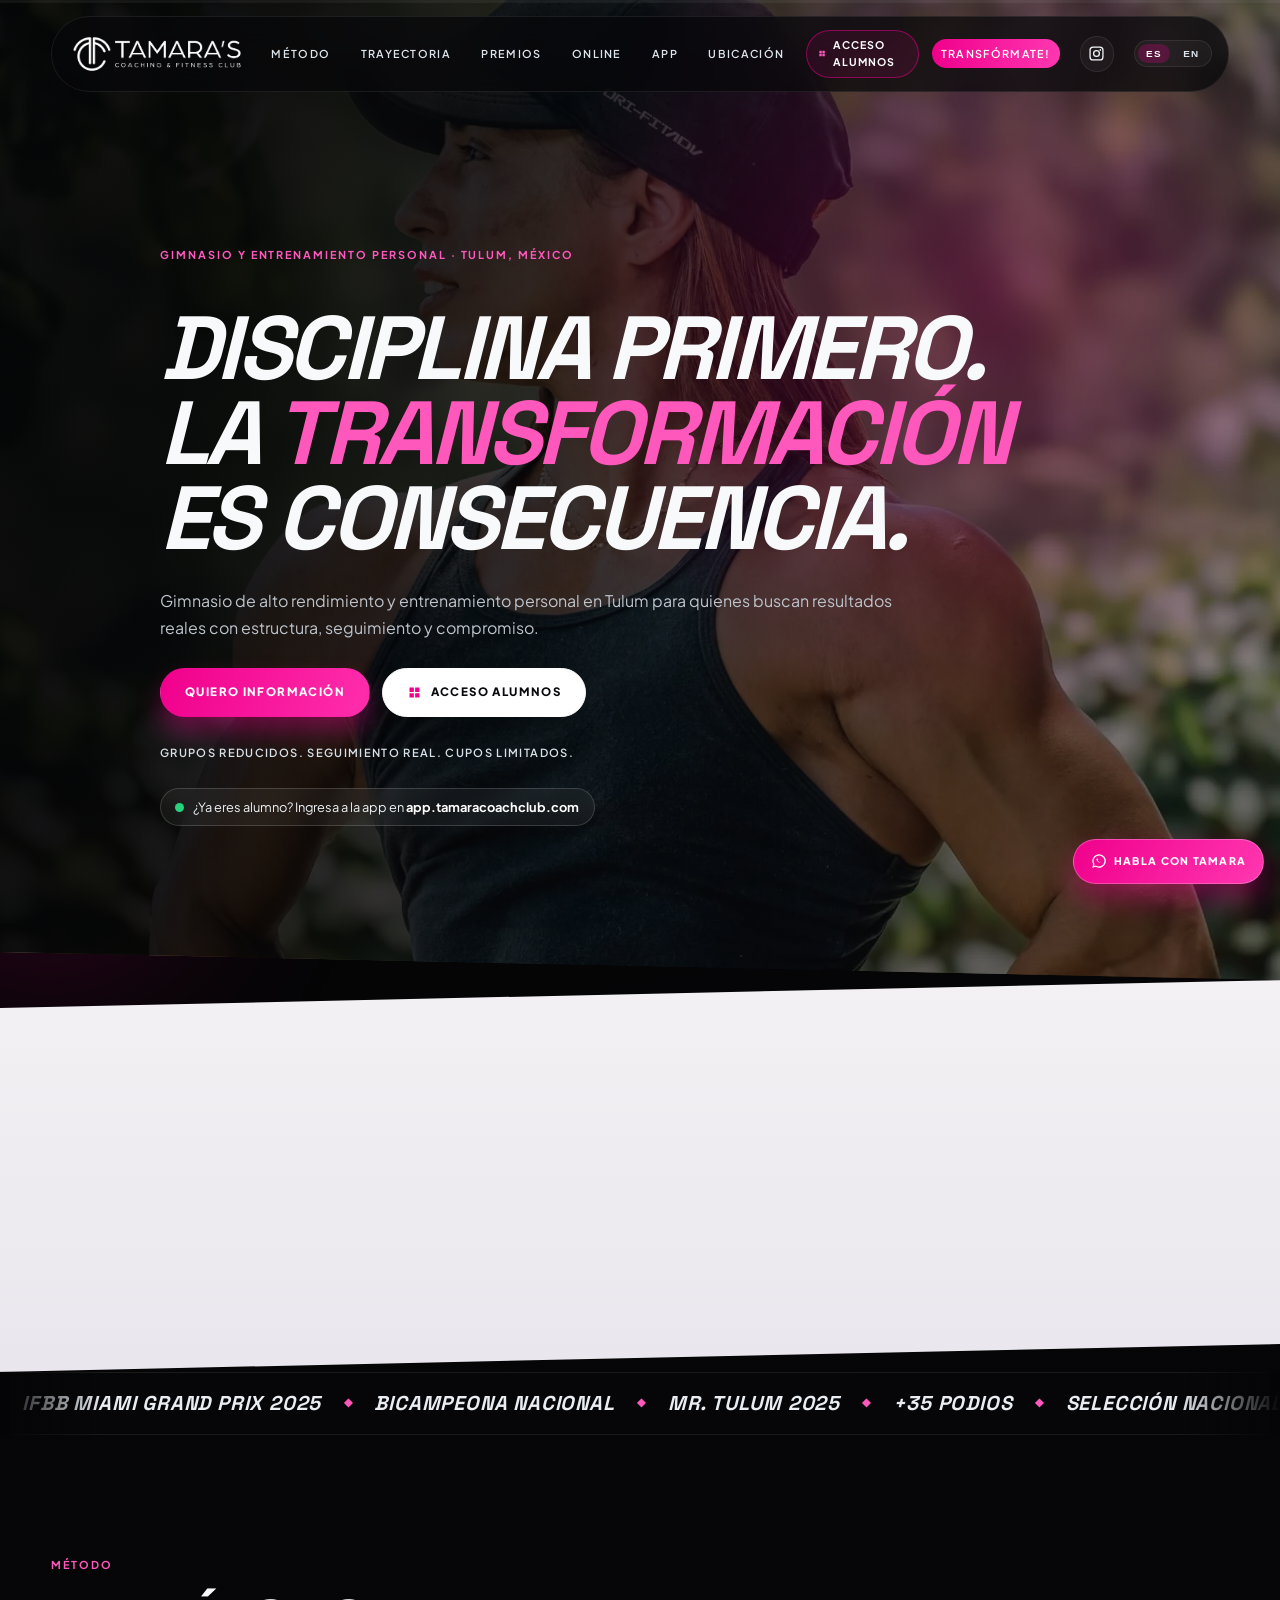
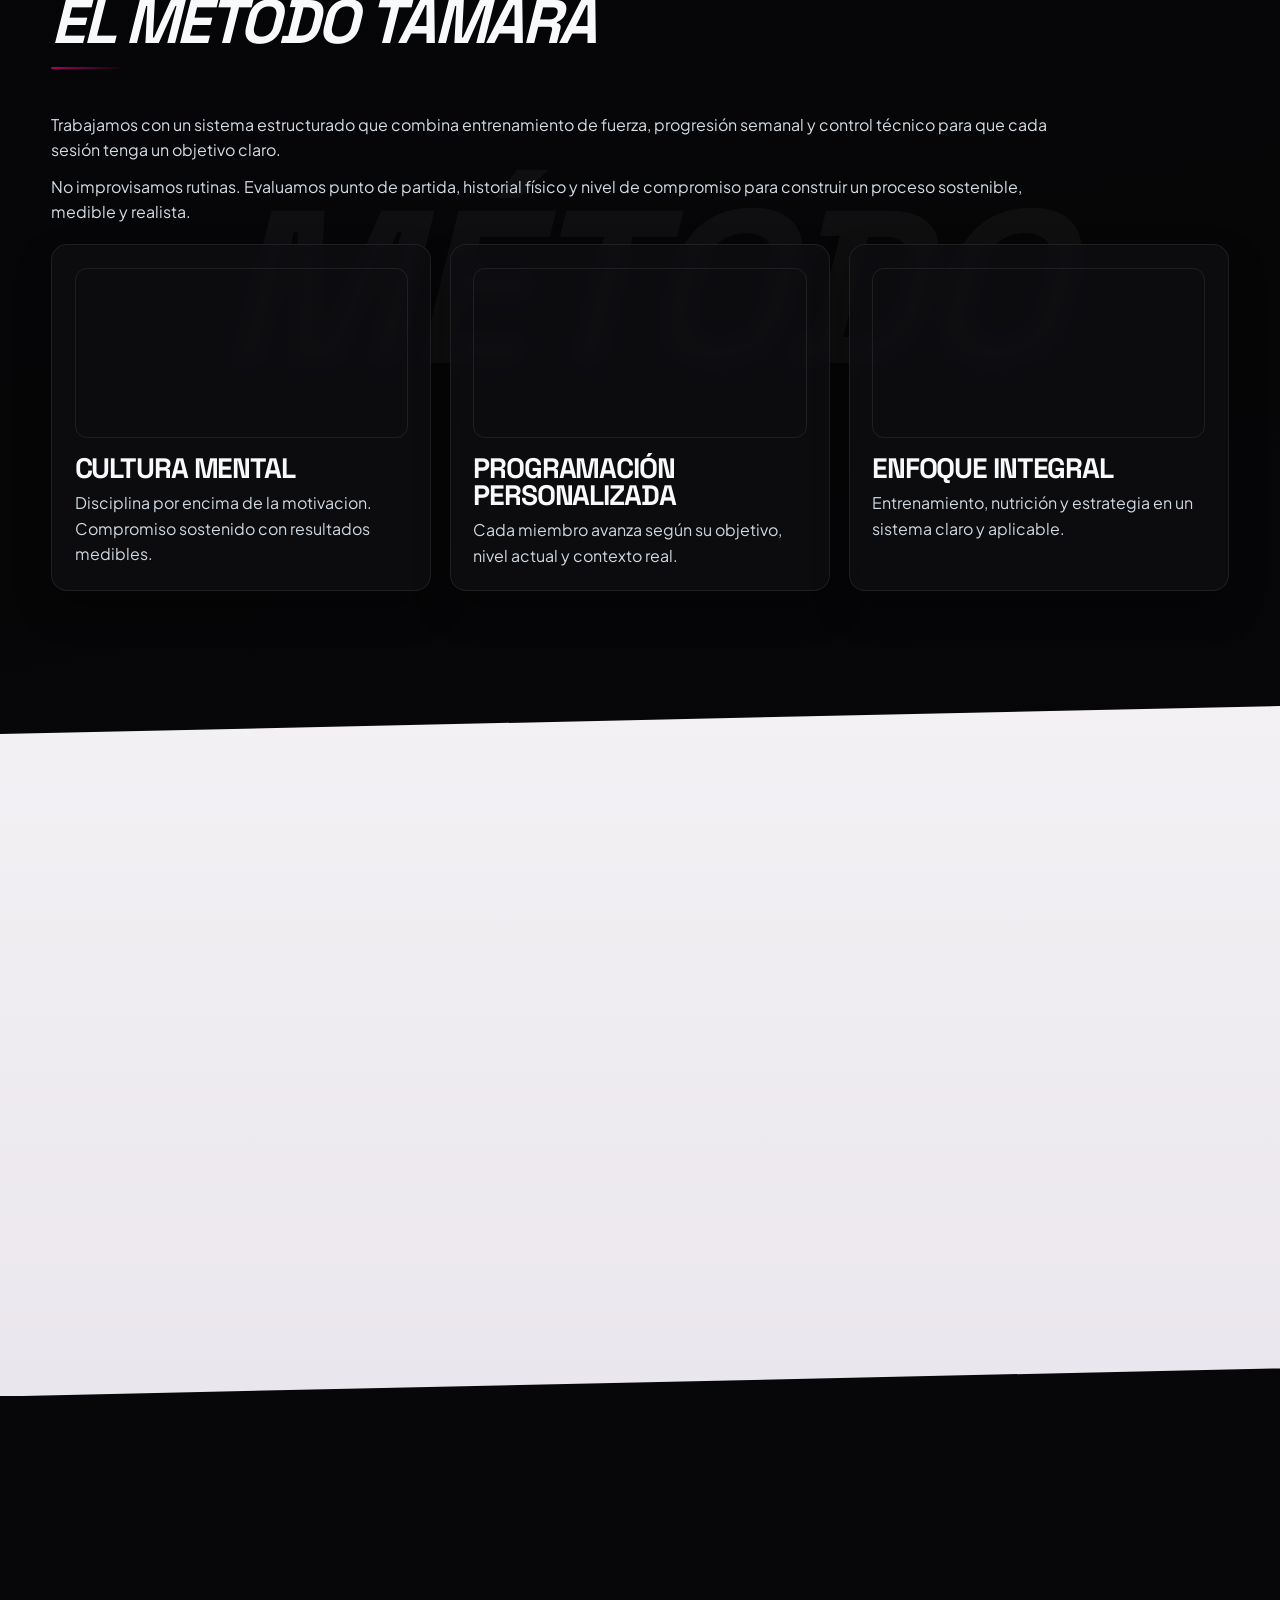
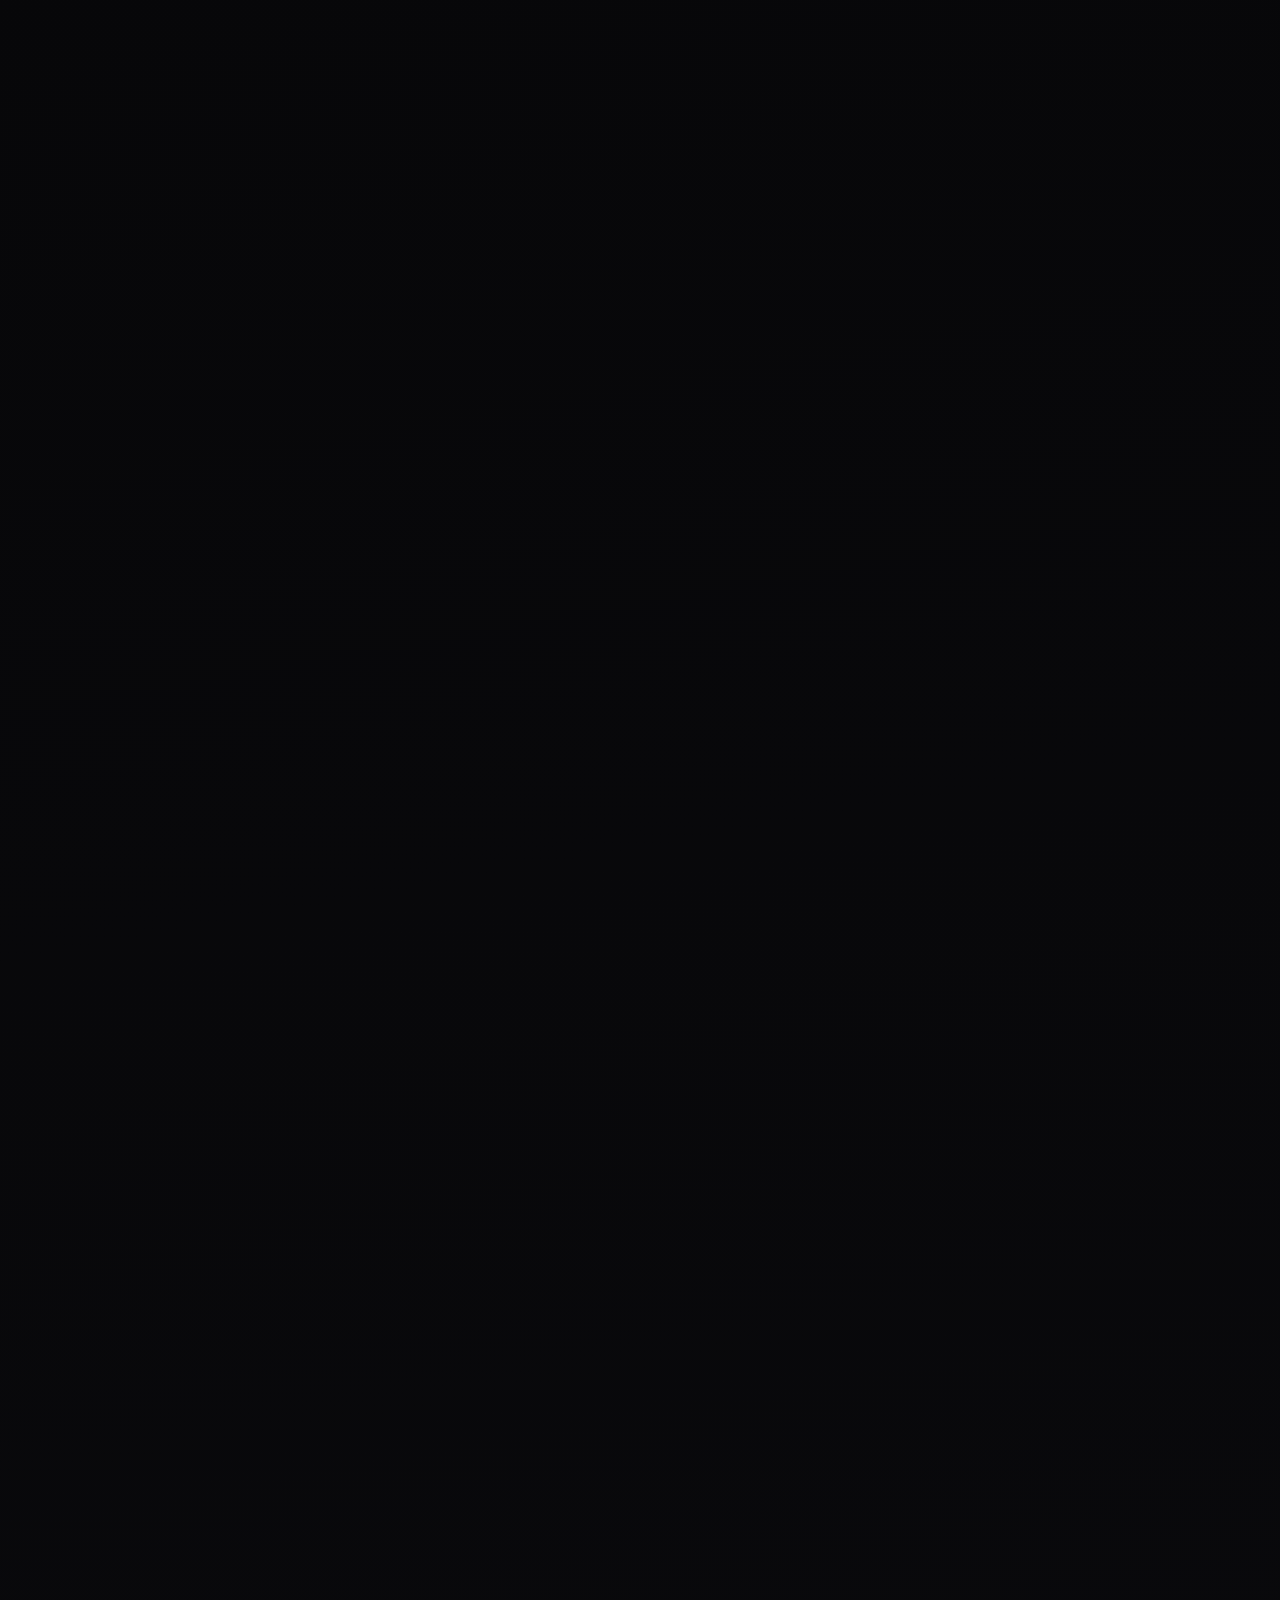
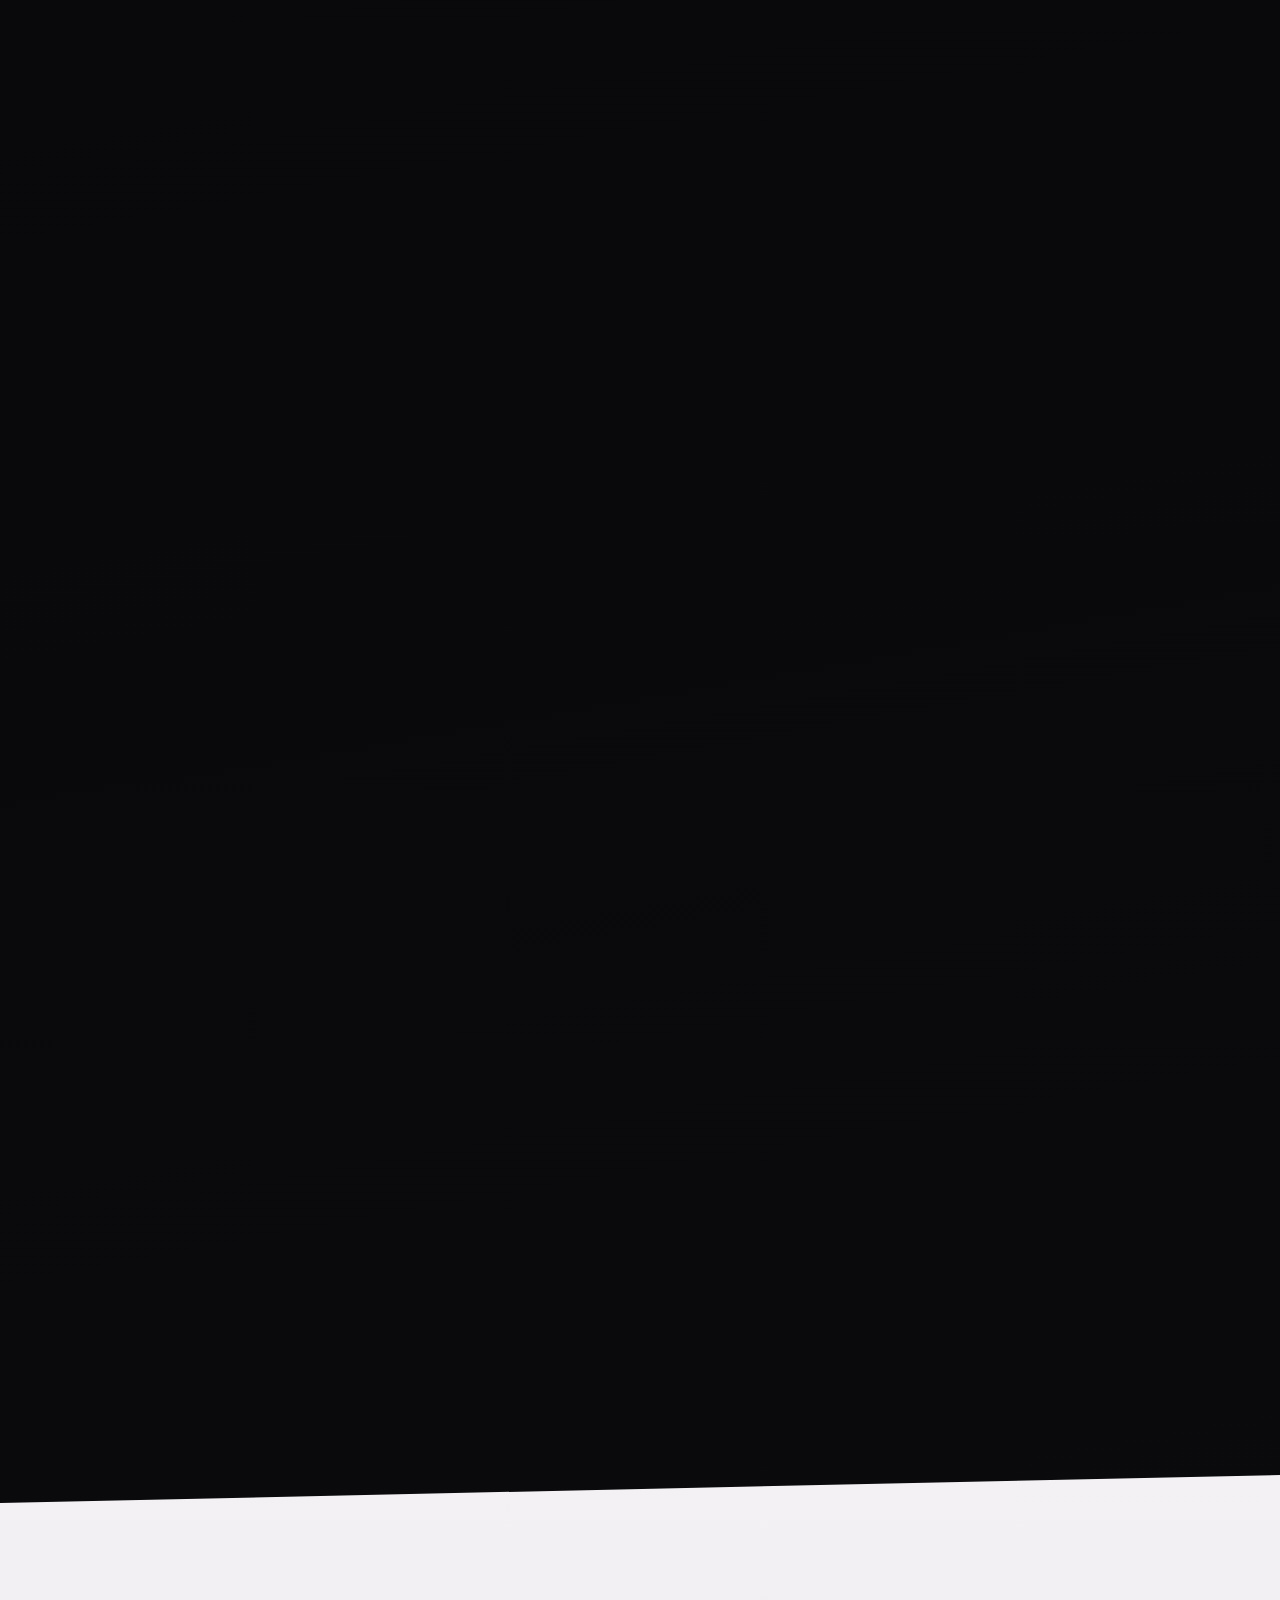
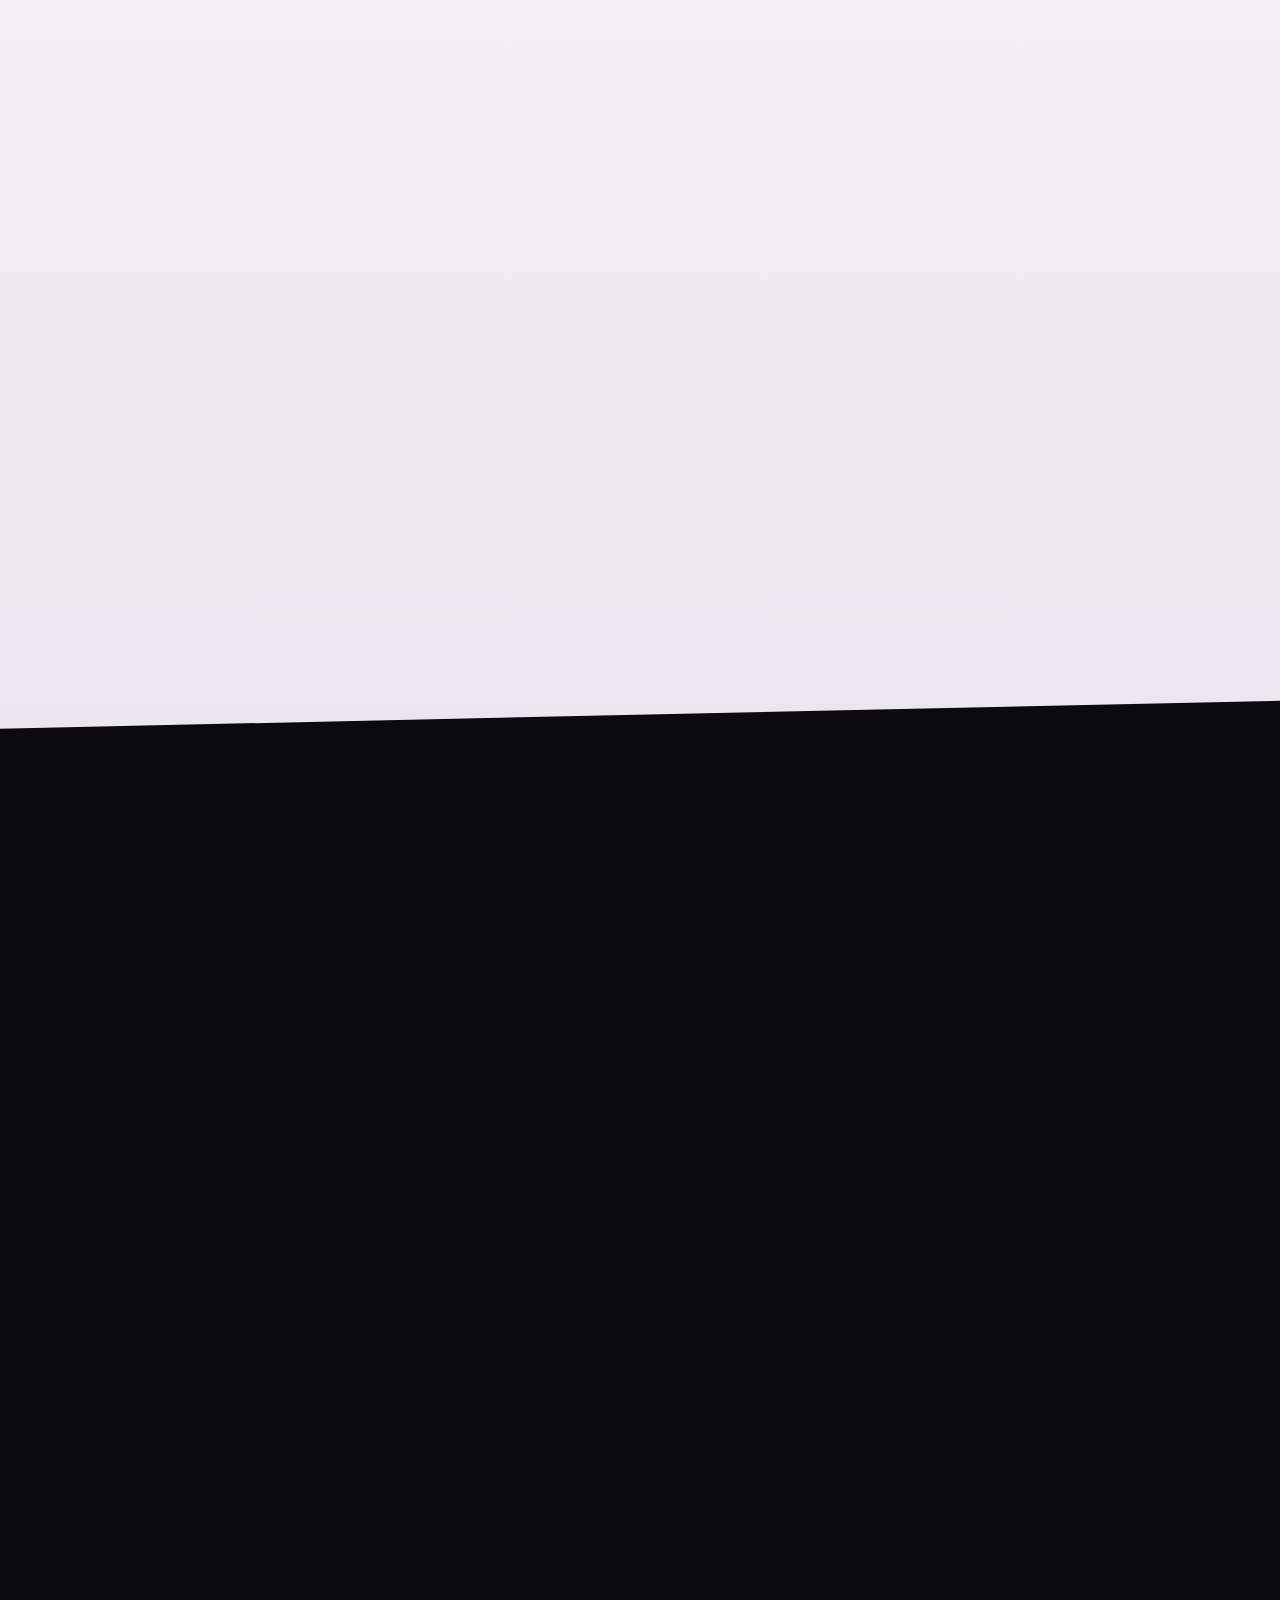
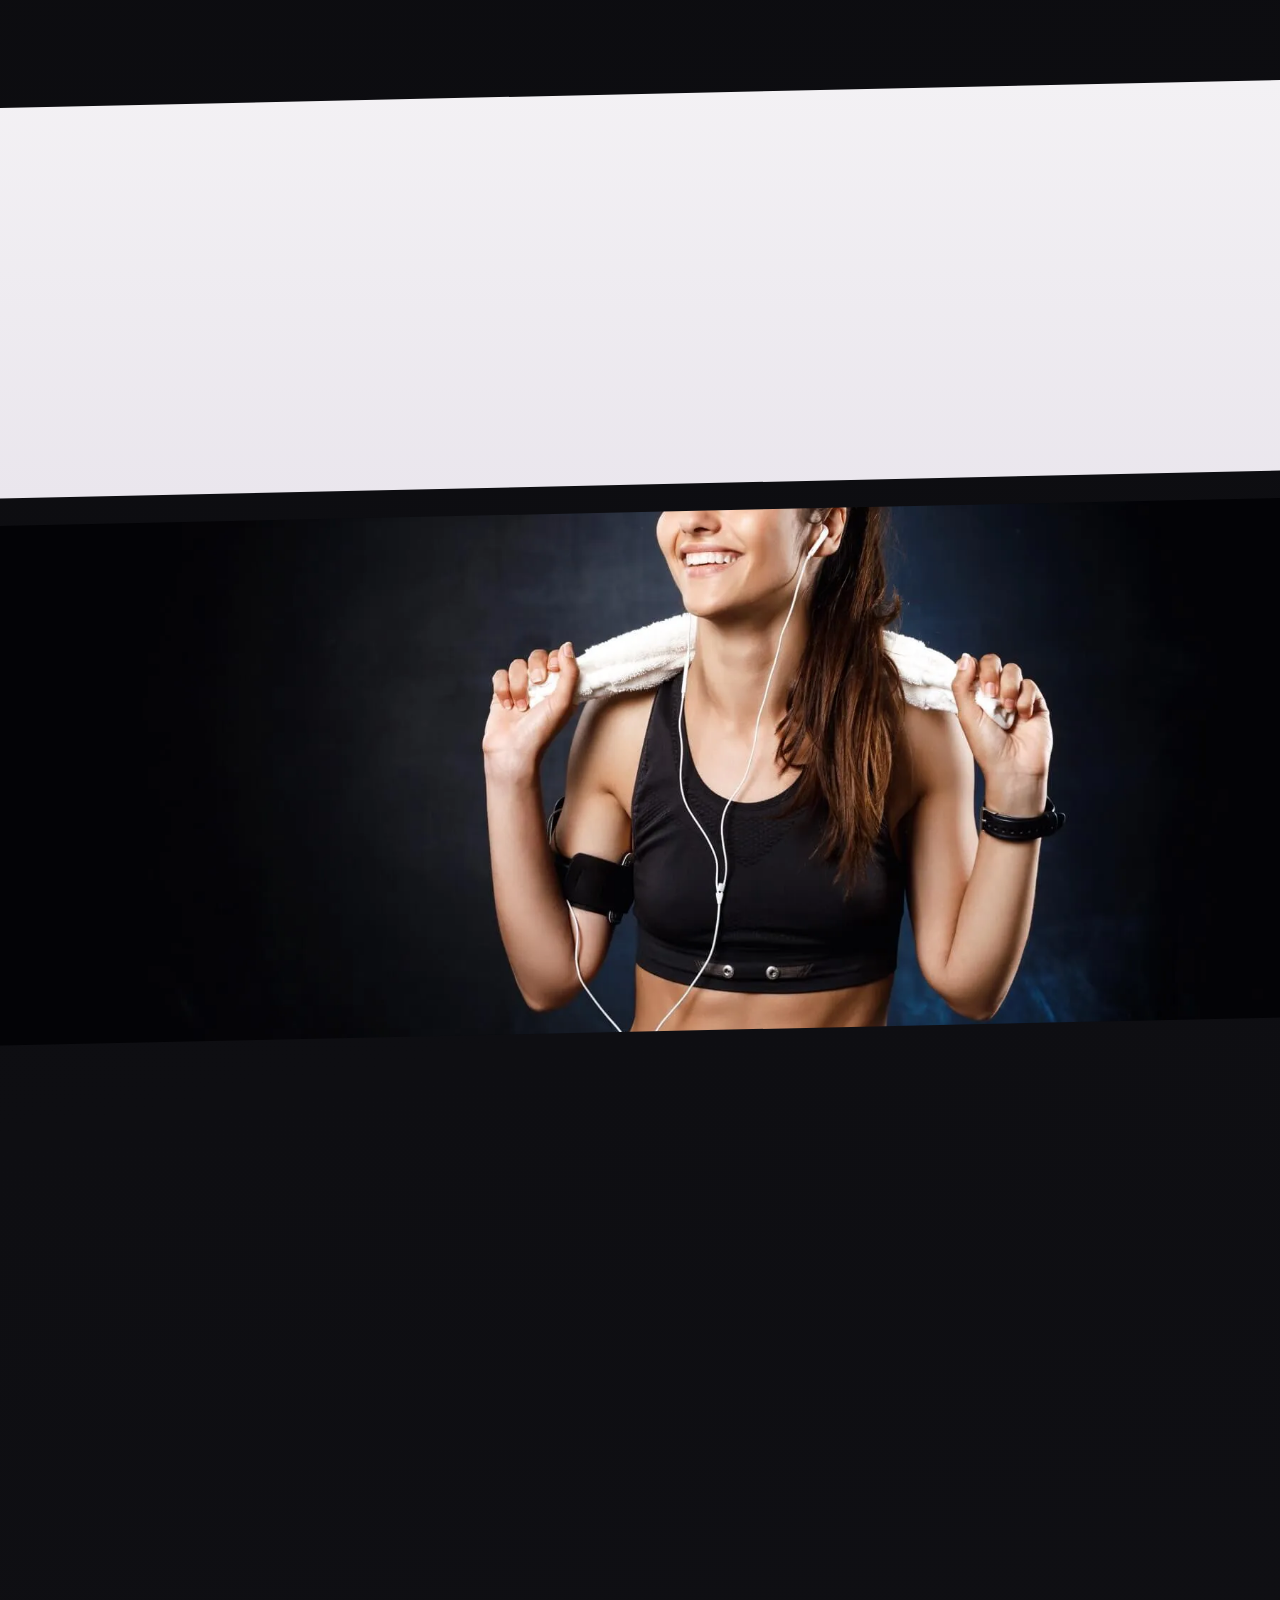
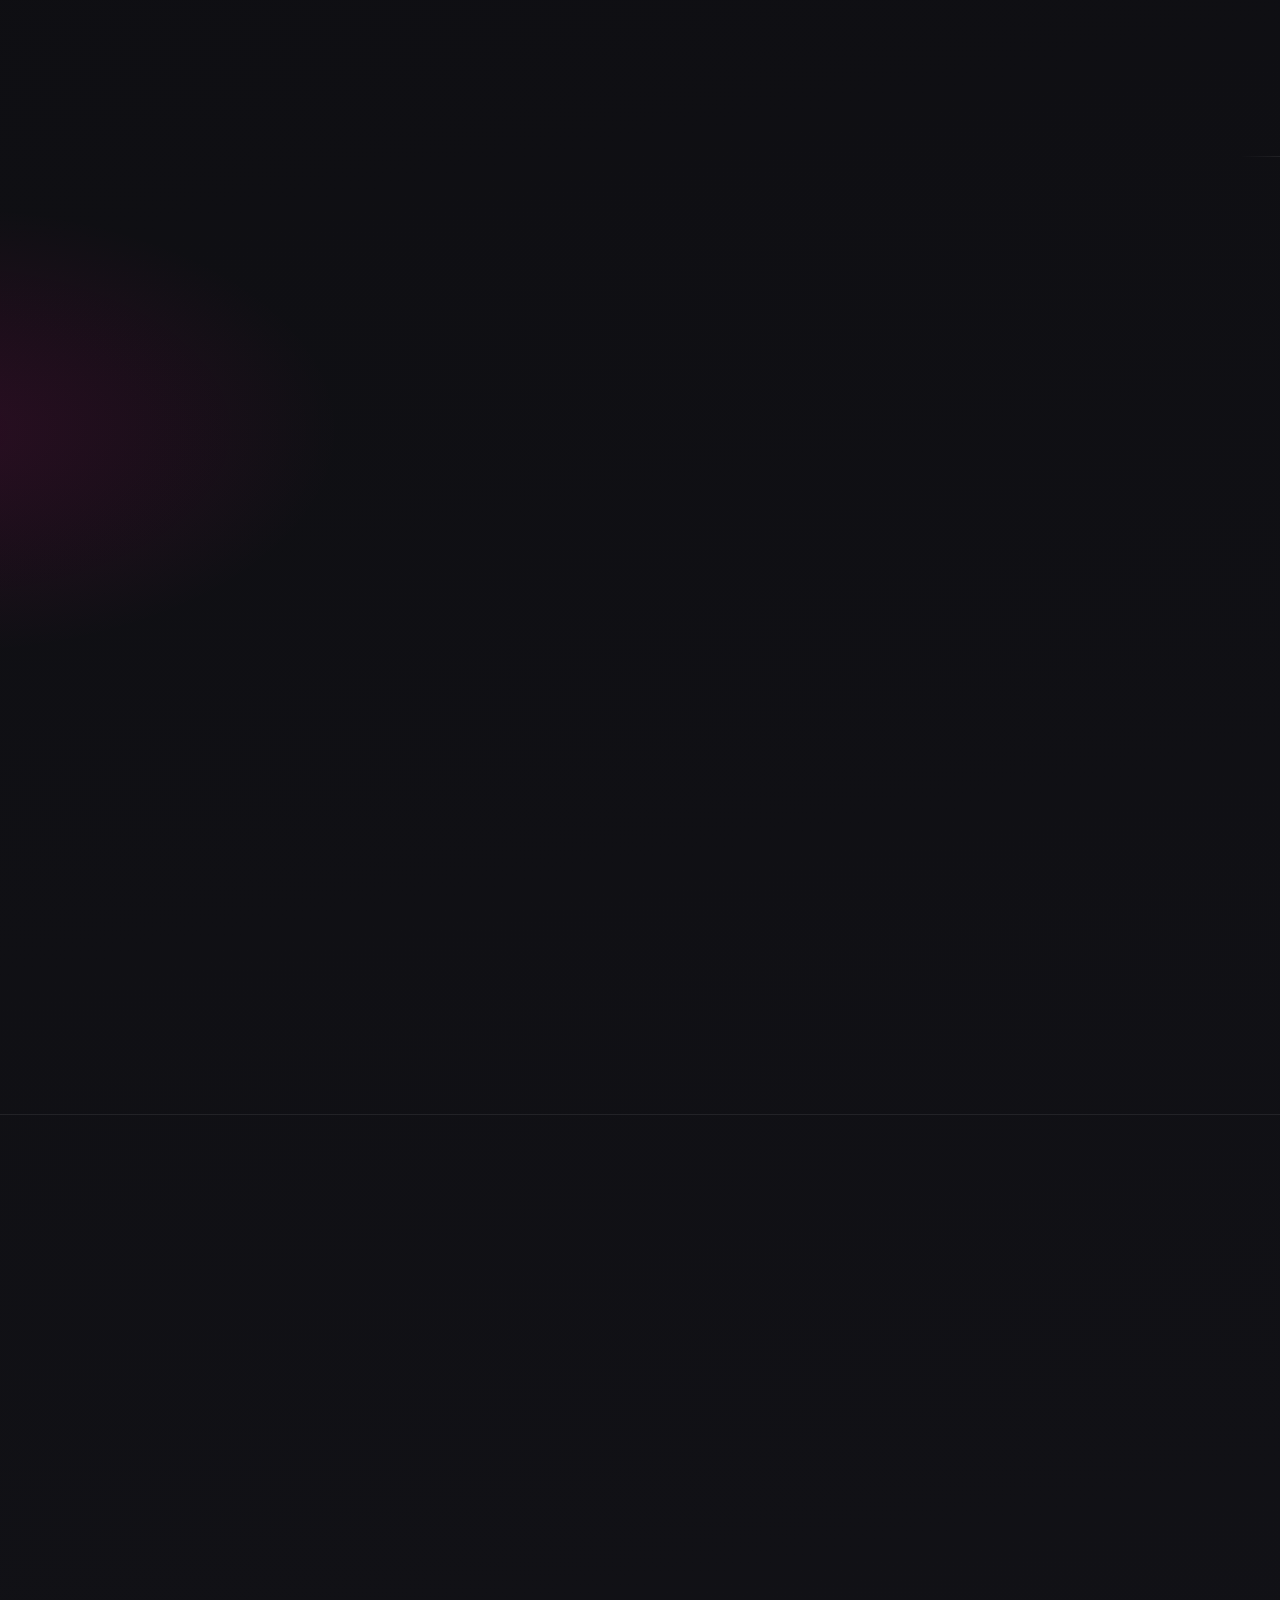
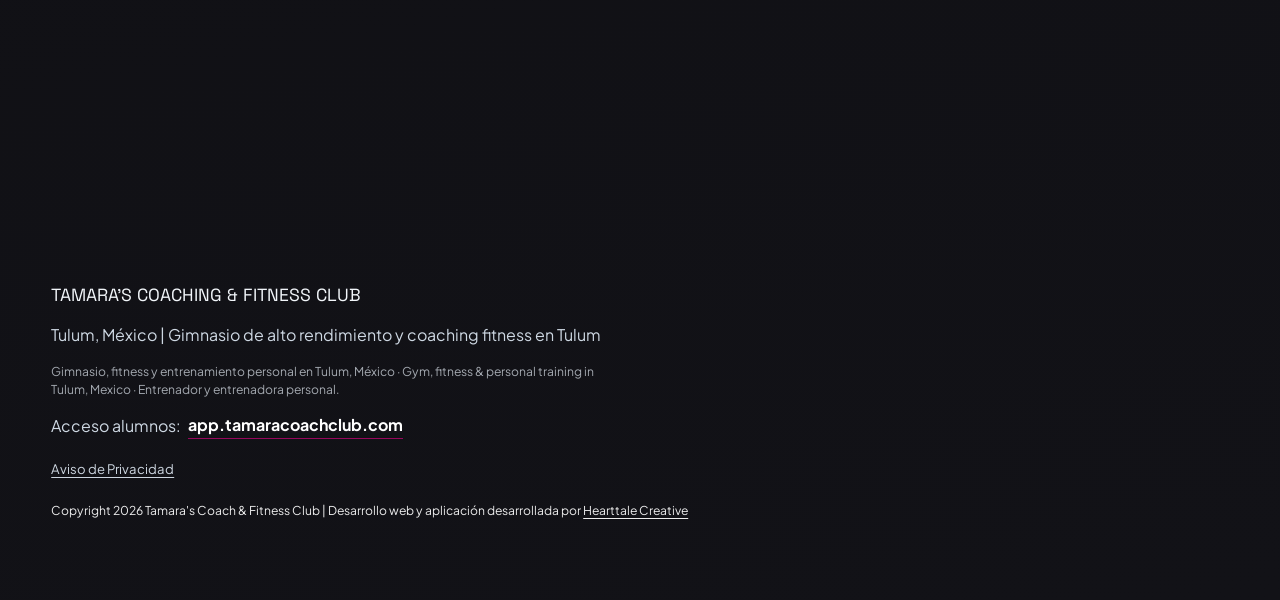
==== commit c131e3d1: "seo: target "gym/fitness/personal trainer in Tulum" in ES and EN - Keyword-rich title, meta descript" ====
--- a/index.html
+++ b/index.html
@@ -4,27 +4,31 @@
 <head>
   <meta charset="UTF-8" />
   <meta name="viewport" content="width=device-width, initial-scale=1.0" />
-  <title>Tamara's Coaching & Fitness Club | Alto Rendimiento en Tulum</title>
+  <title>Gimnasio y Entrenador Personal en Tulum | Tamara's Coaching & Fitness Club</title>
   <meta name="description"
-    content="Entrena con metodo en Tamara's Coach & Fitness Club: fuerza, rendimiento y coaching personalizado en Tulum. Programas presenciales y online con seguimiento real." />
+    content="Gimnasio de fitness y entrenamiento personal en Tulum, México. Entrena con Tamara, entrenadora personal y coach de alto rendimiento: fuerza, método y seguimiento real, presencial y online. Gym & personal trainer in Tulum." />
   <meta name="keywords"
-    content="gimnasio de alto rendimiento en Tulum, entrenador personal en Tulum, coaching fitness en Tulum, fisicoculturismo en Tulum" />
+    content="gimnasio en Tulum, gym in Tulum, fitness Tulum, entrenador personal en Tulum, entrenadora personal en Tulum, personal trainer Tulum, coaching fitness en Tulum, entrenamiento personal Tulum, gimnasio de alto rendimiento en Tulum" />
   <link rel="canonical" href="https://www.tamaracoachclub.com/" />
+  <link rel="alternate" hreflang="es-mx" href="https://www.tamaracoachclub.com/" />
+  <link rel="alternate" hreflang="en" href="https://www.tamaracoachclub.com/" />
+  <link rel="alternate" hreflang="x-default" href="https://www.tamaracoachclub.com/" />
   <meta property="og:type" content="website" />
   <meta property="og:site_name" content="Tamara's Coach & Fitness Club" />
   <meta property="og:locale" content="es_MX" />
-  <meta property="og:title" content="Tamara's Coach & Fitness Club | Alto Rendimiento en Tulum" />
+  <meta property="og:locale:alternate" content="en_US" />
+  <meta property="og:title" content="Gimnasio y Entrenador Personal en Tulum | Tamara's Coaching & Fitness Club" />
   <meta property="og:description"
-    content="Entrena con metodo en Tamara's Coach & Fitness Club: fuerza, rendimiento y coaching personalizado en Tulum. Programas presenciales y online con seguimiento real." />
+    content="Gimnasio de fitness y entrenamiento personal en Tulum, México. Entrena con Tamara, entrenadora personal y coach de alto rendimiento, presencial y online." />
   <meta property="og:url" content="https://www.tamaracoachclub.com/" />
   <meta property="og:image" content="https://www.tamaracoachclub.com/tamara1-og.jpg" />
   <meta property="og:image:width" content="1200" />
   <meta property="og:image:height" content="821" />
   <meta property="og:image:alt" content="Tamara's Coach & Fitness Club en Tulum" />
   <meta name="twitter:card" content="summary_large_image" />
-  <meta name="twitter:title" content="Tamara's Coach & Fitness Club | Alto Rendimiento en Tulum" />
+  <meta name="twitter:title" content="Gimnasio y Entrenador Personal en Tulum | Tamara's Coaching & Fitness Club" />
   <meta name="twitter:description"
-    content="Entrena con método en Tamara's Coach & Fitness Club: fuerza, rendimiento y coaching personalizado en Tulum. Programas presenciales y online con seguimiento real." />
+    content="Gimnasio de fitness y entrenamiento personal en Tulum, México. Entrena con Tamara, entrenadora personal y coach de alto rendimiento, presencial y online." />
   <meta name="twitter:image" content="https://www.tamaracoachclub.com/tamara1-og.jpg" />
   <link rel="me" href="https://www.instagram.com/tamarascoachingfitnessclub/" />
   <meta name="theme-color" content="#050506" />
@@ -49,9 +53,19 @@
   {
     "@context": "https://schema.org",
     "@type": "HealthClub",
+    "additionalType": "https://schema.org/SportsActivityLocation",
     "@id": "https://www.tamaracoachclub.com/#gym",
     "name": "Tamara's Coaching & Fitness Club",
-    "description": "Gimnasio de alto rendimiento y coaching fitness estructurado en Tulum. Entrenamiento de fuerza, programación personalizada y seguimiento real, presencial y online.",
+    "alternateName": [
+      "Gimnasio en Tulum",
+      "Entrenador personal en Tulum",
+      "Entrenadora personal en Tulum",
+      "Gym in Tulum",
+      "Personal trainer in Tulum"
+    ],
+    "description": "Gimnasio de fitness y entrenamiento personal en Tulum, México. Entrena con Tamara, entrenadora personal y coach de alto rendimiento: fuerza, método y seguimiento real, presencial y online. Gym, fitness and personal training in Tulum.",
+    "keywords": "gimnasio en Tulum, gym in Tulum, fitness Tulum, entrenador personal en Tulum, entrenadora personal en Tulum, personal trainer Tulum, entrenamiento personal, coaching fitness",
+    "knowsLanguage": ["es", "en"],
     "url": "https://www.tamaracoachclub.com/",
     "logo": "https://www.tamaracoachclub.com/logo.png",
     "image": "https://www.tamaracoachclub.com/tamara1-og.jpg",
@@ -75,7 +89,7 @@
     "founder": {
       "@type": "Person",
       "name": "Tamara",
-      "jobTitle": "Coach de alto rendimiento",
+      "jobTitle": "Entrenadora personal y coach de alto rendimiento",
       "award": [
         "IFBB Miami Grand Prix 2025 - 1er lugar Women Bodyfitness Open",
         "Mr. Tulum 2025 - Campeona Body Fitness Master",
@@ -171,9 +185,9 @@
         <img class="hero-video-fallback" src="assets/web/DSC04219.webp" alt="" width="1600" height="900" fetchpriority="high" decoding="async" />
       </div>
       <div class="hero-copy">
-        <p class="eyebrow">Tulum, México</p>
+        <p class="eyebrow">Gimnasio y entrenamiento personal · Tulum, México</p>
         <h1>Disciplina primero.<br />La <span>transformación</span> es consecuencia.</h1>
-        <p class="lead">Coaching de alto rendimiento en Tulum para quienes buscan resultados reales con estructura,
+        <p class="lead">Gimnasio de alto rendimiento y entrenamiento personal en Tulum para quienes buscan resultados reales con estructura,
           seguimiento y compromiso.</p>
         <div class="actions">
           <a class="btn btn-primary js-whatsapp-link" href="#" data-wa-key="hero_info">Quiero información</a>
@@ -254,7 +268,7 @@
         <div class="trayectoria-copy">
           <p class="eyebrow">Coaching profesional</p>
           <h2>Experiencia real.<br>Resultados reales.</h2>
-          <p class="lead">Tamara trabaja como coach con un enfoque personalizado: evalua tu punto de partida, estructura una estrategia clara y ajusta cada fase para que avances con seguridad, consistencia y resultados medibles.</p>
+          <p class="lead">Tamara trabaja como entrenadora personal y coach en Tulum con un enfoque personalizado: evalúa tu punto de partida, estructura una estrategia clara y ajusta cada fase para que avances con seguridad, consistencia y resultados medibles.</p>
           <ul class="list">
             <li>Diagnóstico inicial para conocer tu nivel real y tus necesidades.</li>
             <li>Programación individual con objetivos claros por etapa.</li>
@@ -564,6 +578,7 @@
   <footer class="site-footer">
     <p>Tamara's Coaching & Fitness Club</p>
     <p>Tulum, México | Gimnasio de alto rendimiento y coaching fitness en Tulum</p>
+    <p class="footer-seo">Gimnasio, fitness y entrenamiento personal en Tulum, México · Gym, fitness &amp; personal training in Tulum, Mexico · Entrenador y entrenadora personal.</p>
     <p class="footer-app">
       <span class="footer-app-label">Acceso alumnos:</span>
       <a class="footer-app-link" href="https://app.tamaracoachclub.com/" target="_blank" rel="noopener noreferrer">app.tamaracoachclub.com</a>
--- a/styles.css
+++ b/styles.css
@@ -2149,3 +2149,11 @@
 .footer-legal-link:focus-visible {
   color: var(--accent-2);
 }
+
+.footer-seo {
+  color: var(--muted);
+  font-size: 0.76rem;
+  line-height: 1.5;
+  opacity: 0.85;
+  max-width: 62ch;
+}
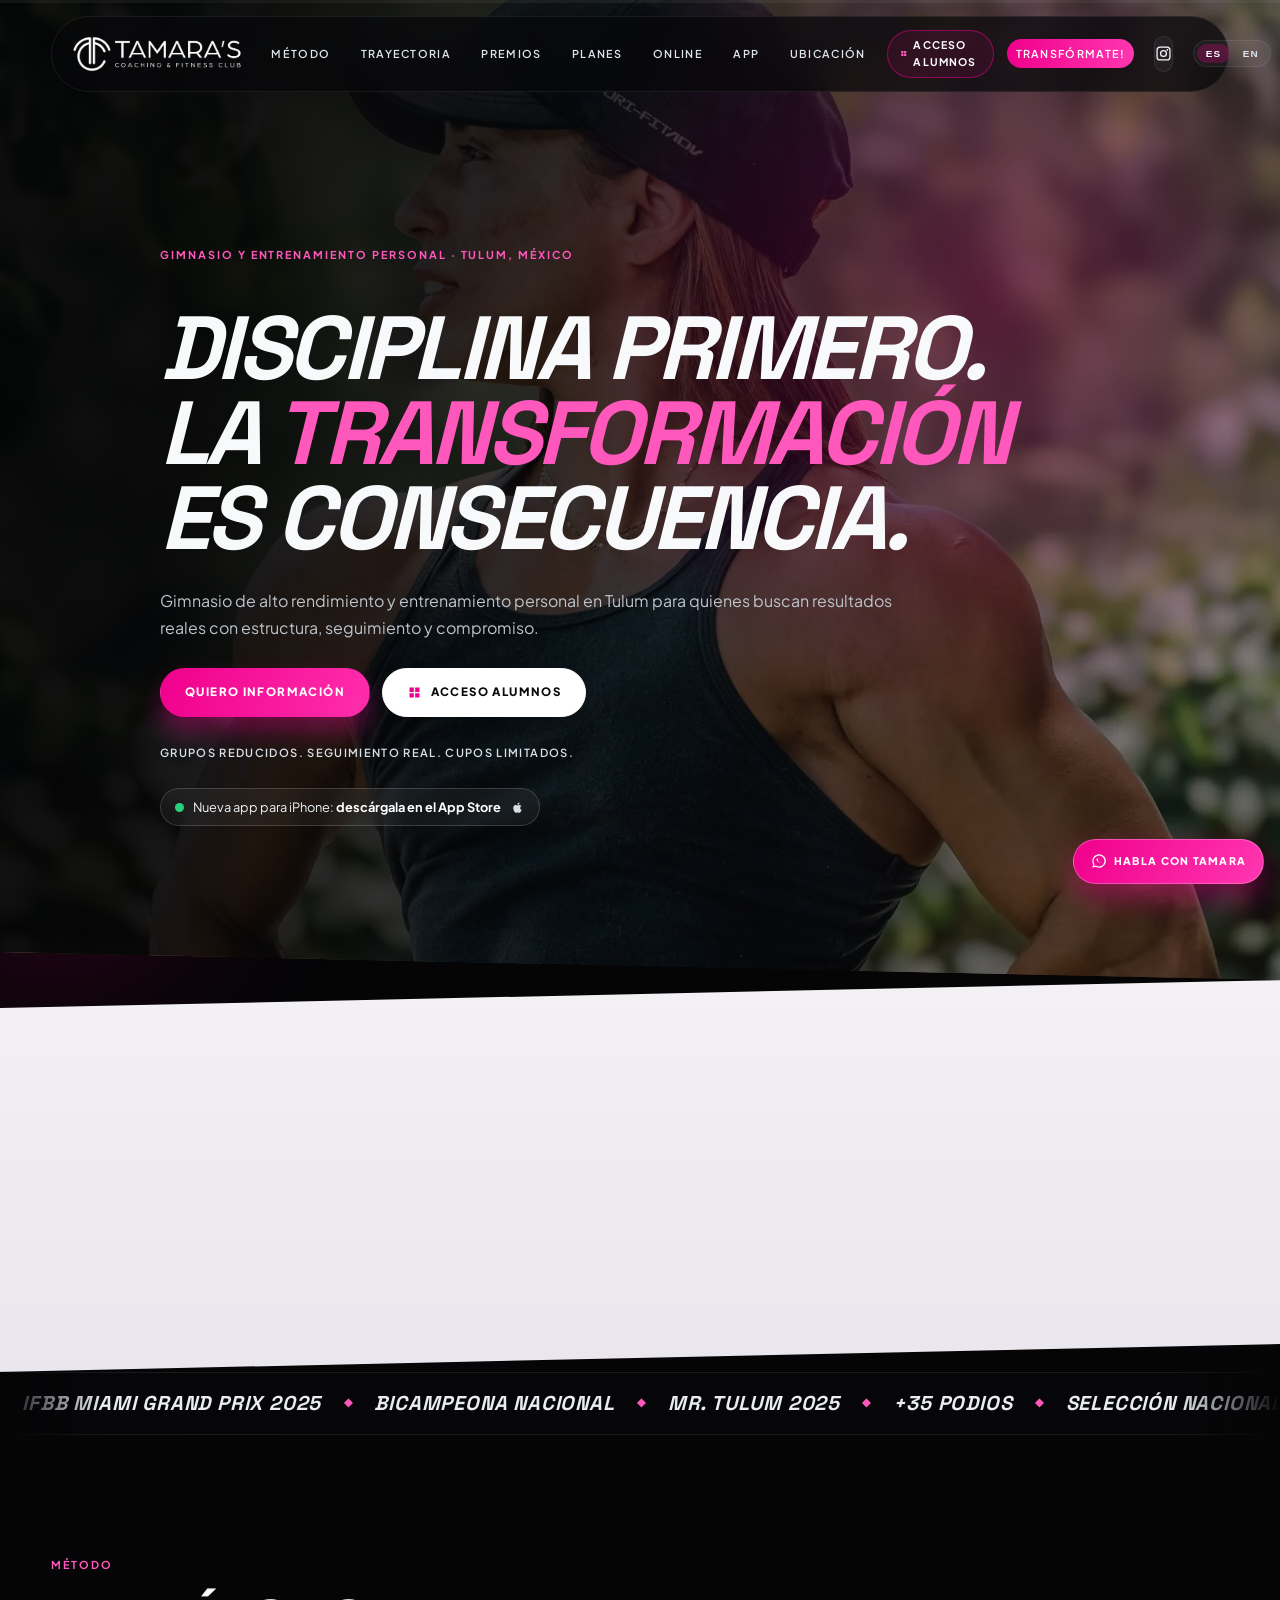
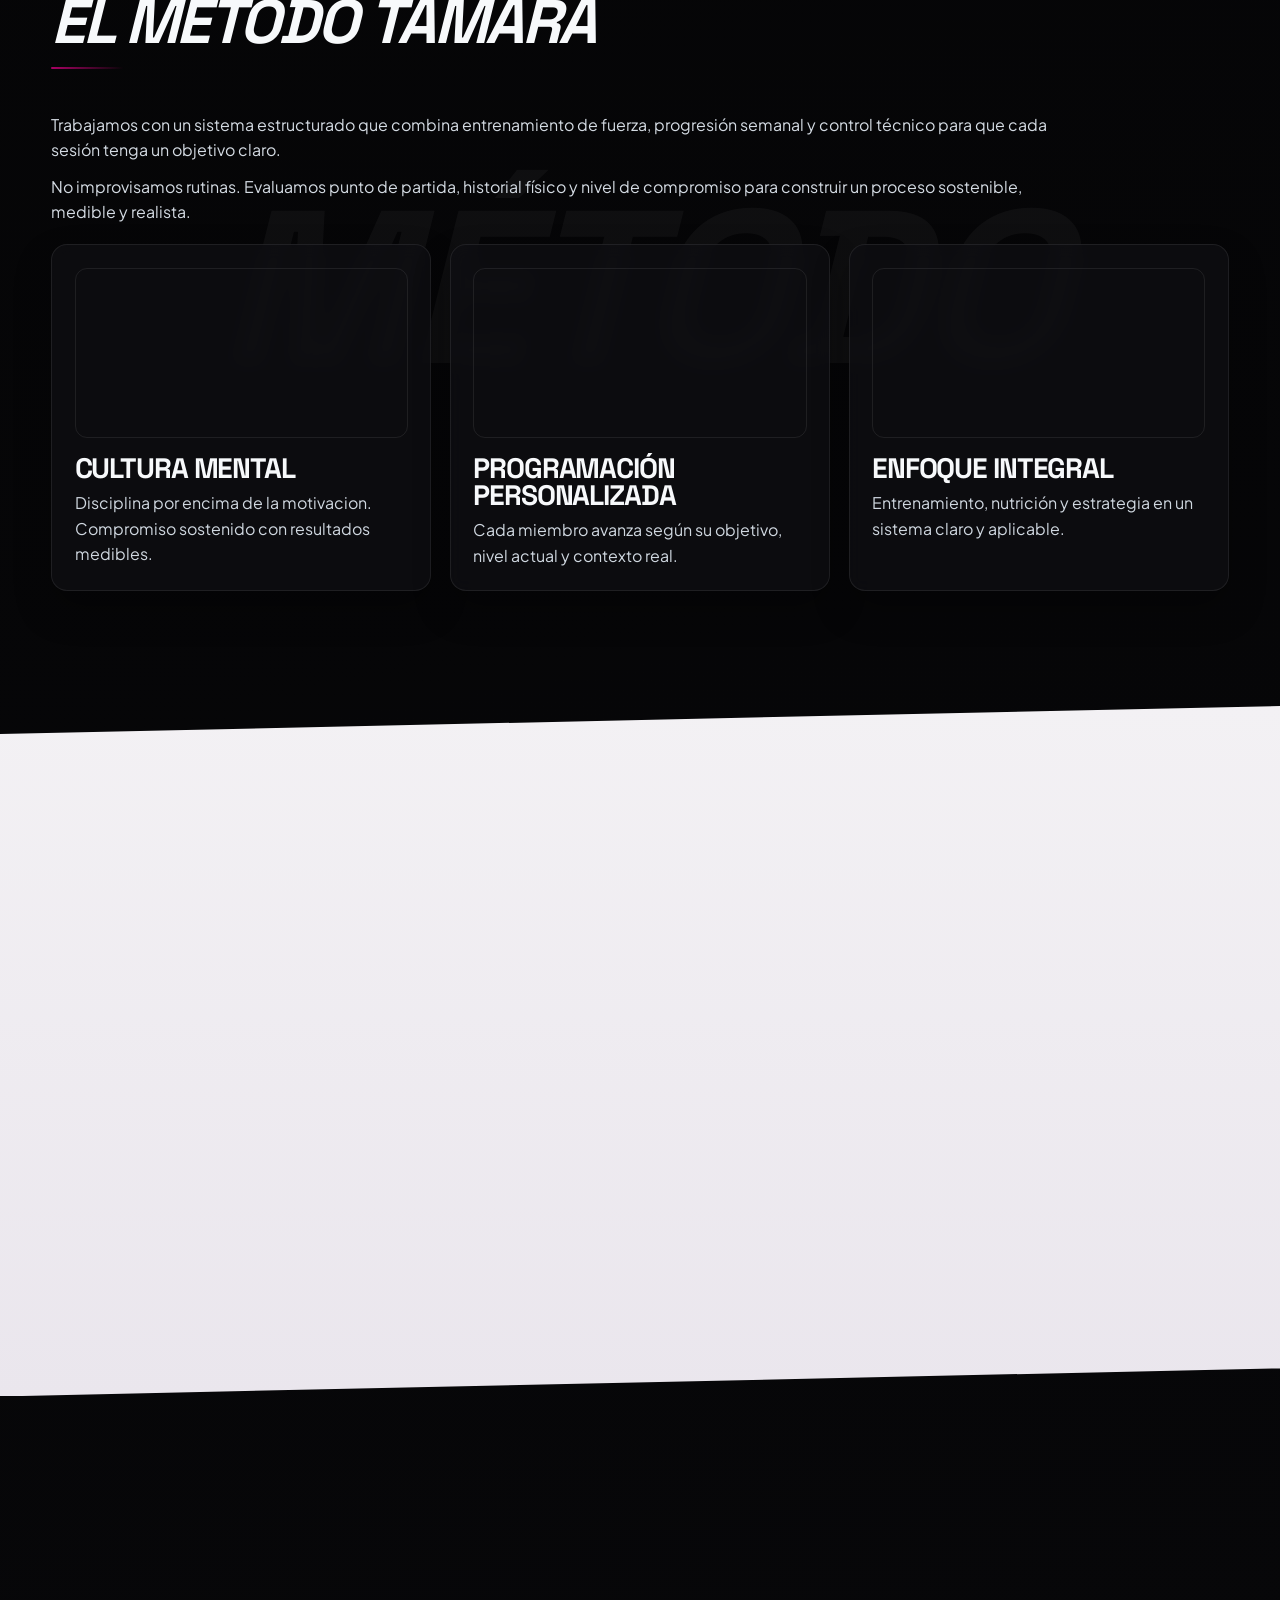
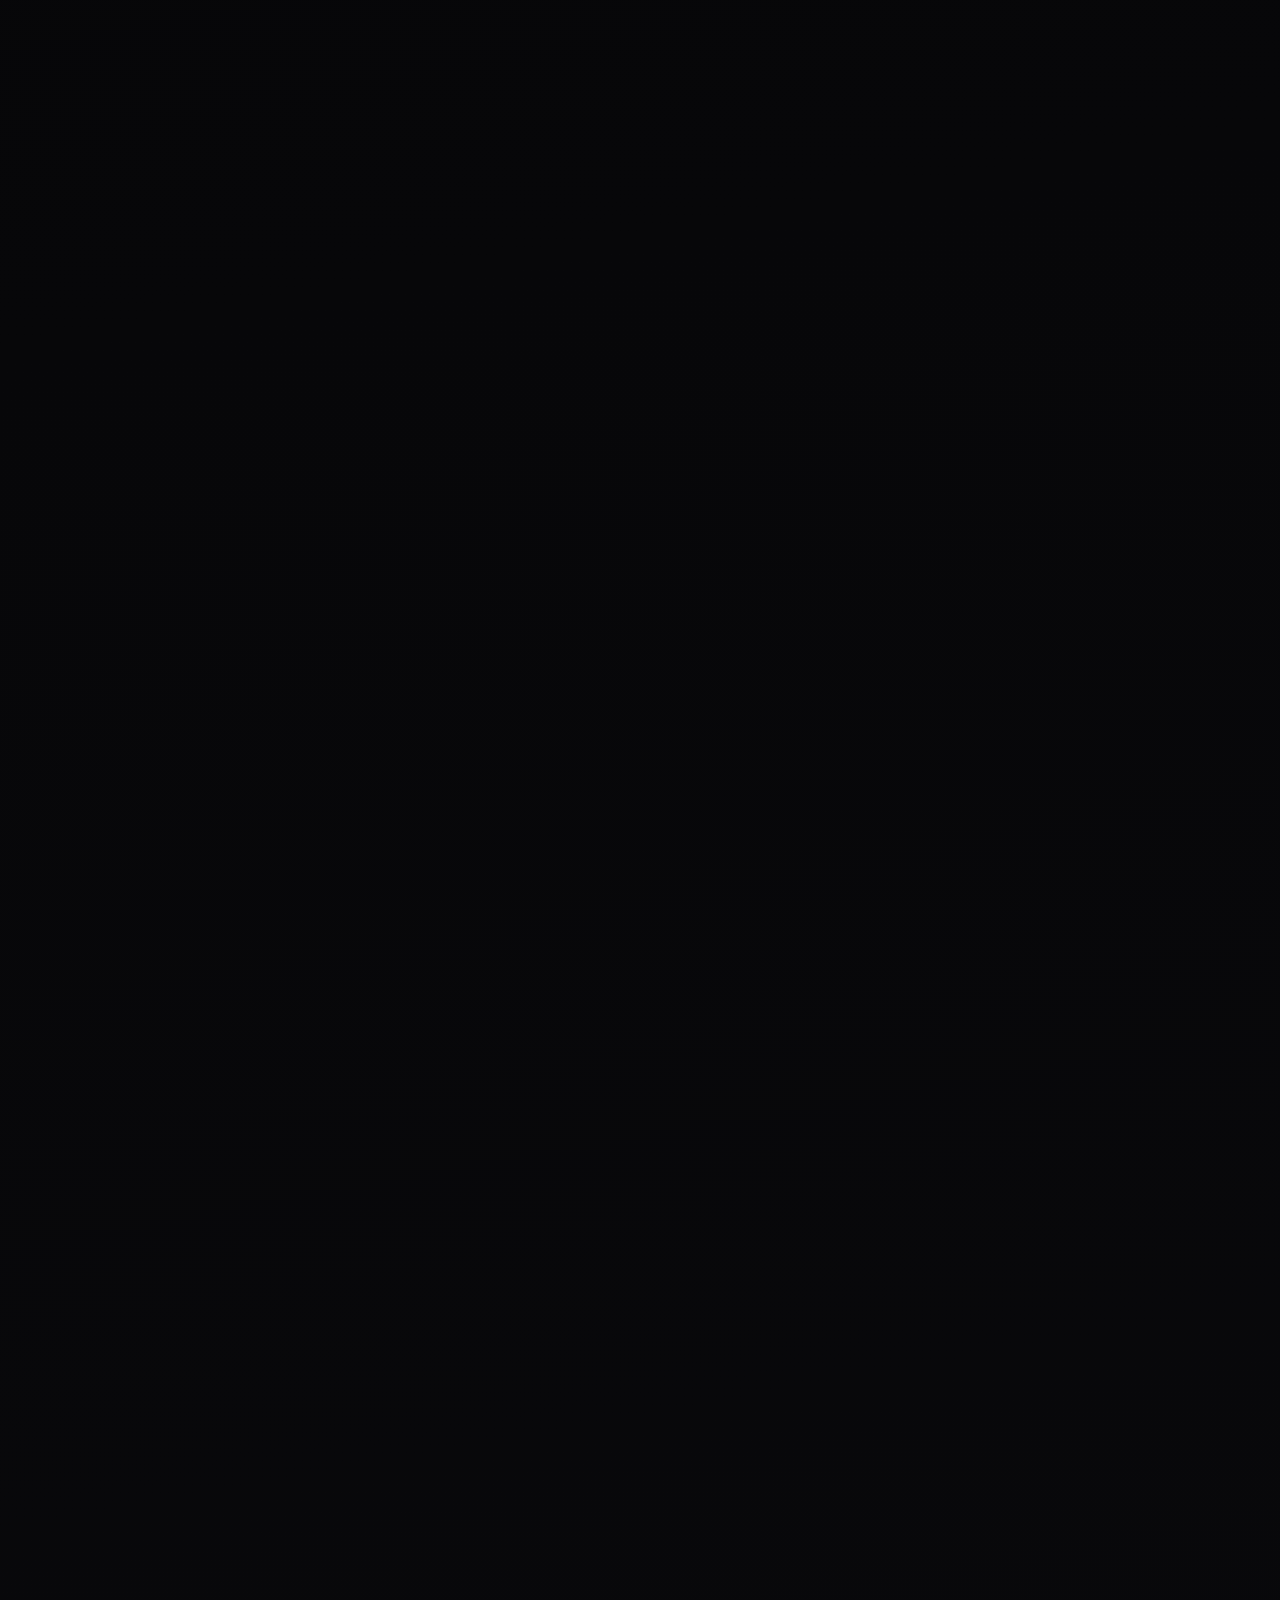
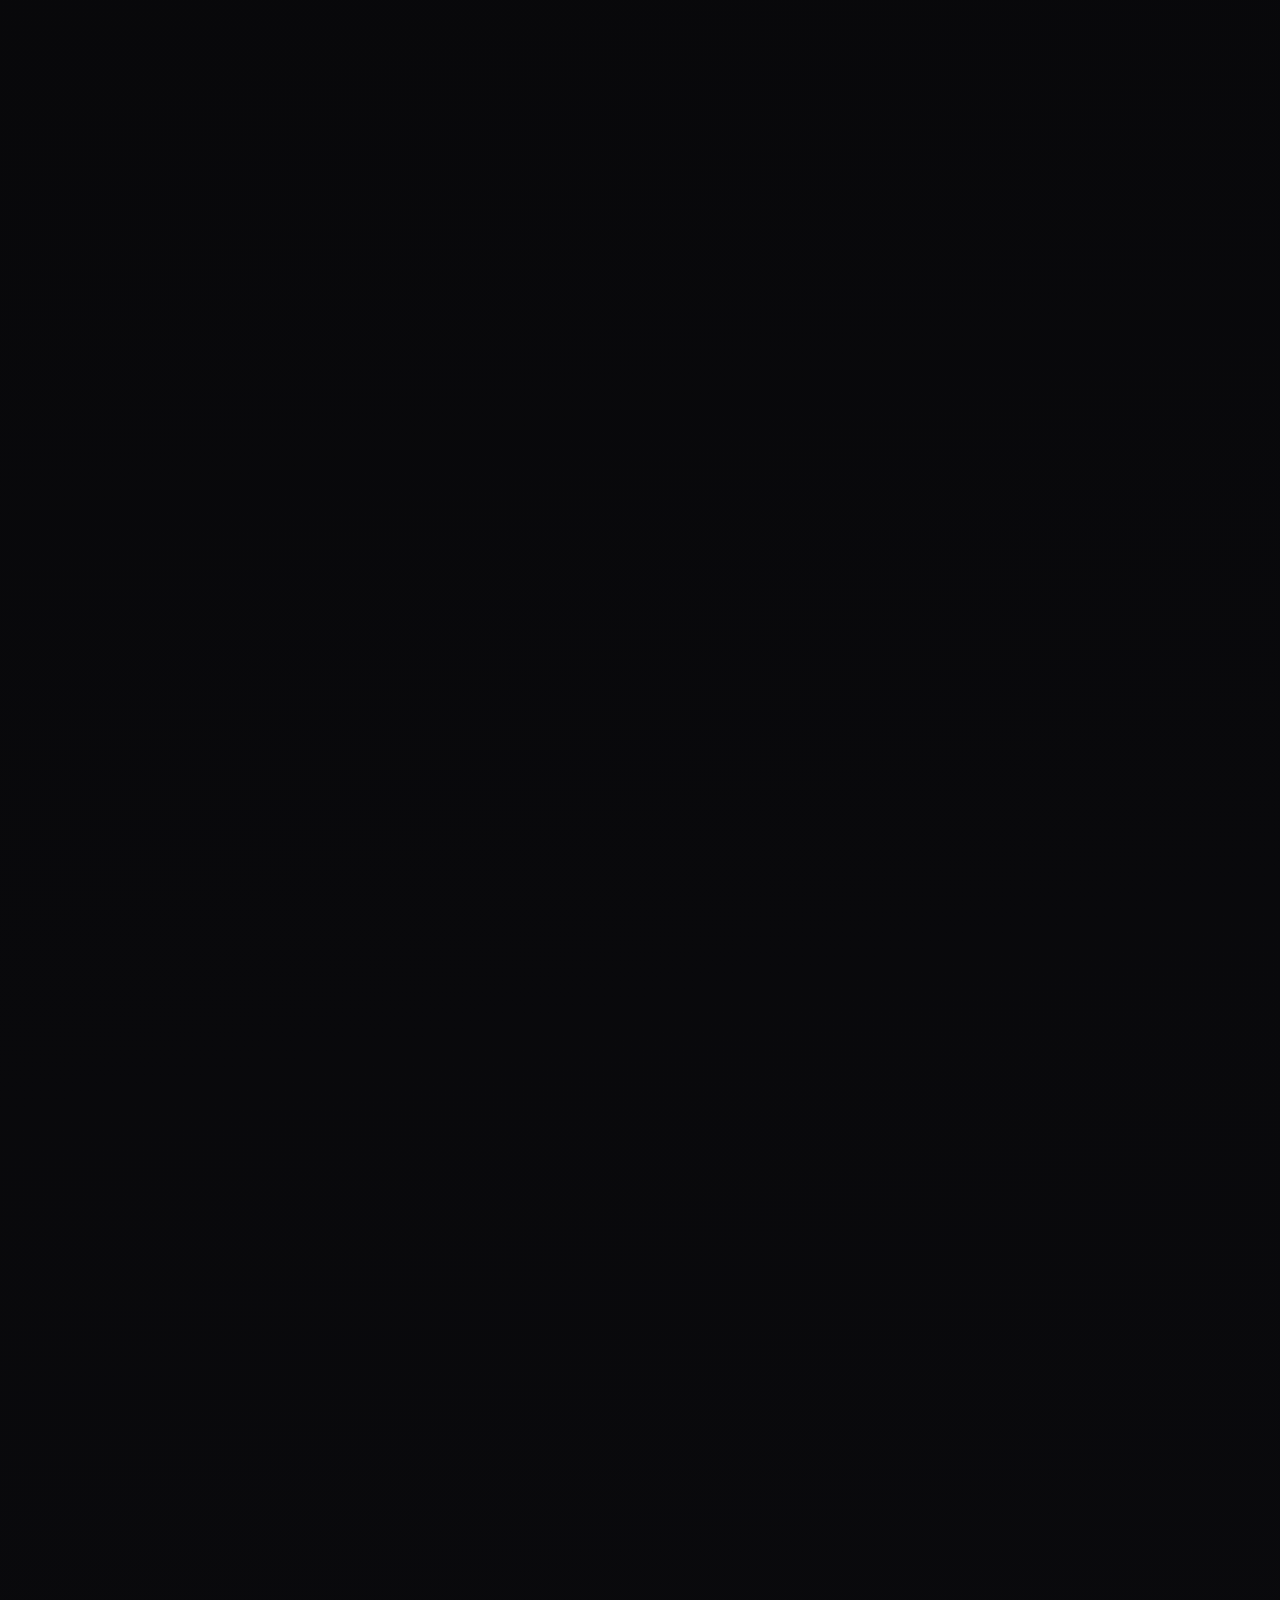
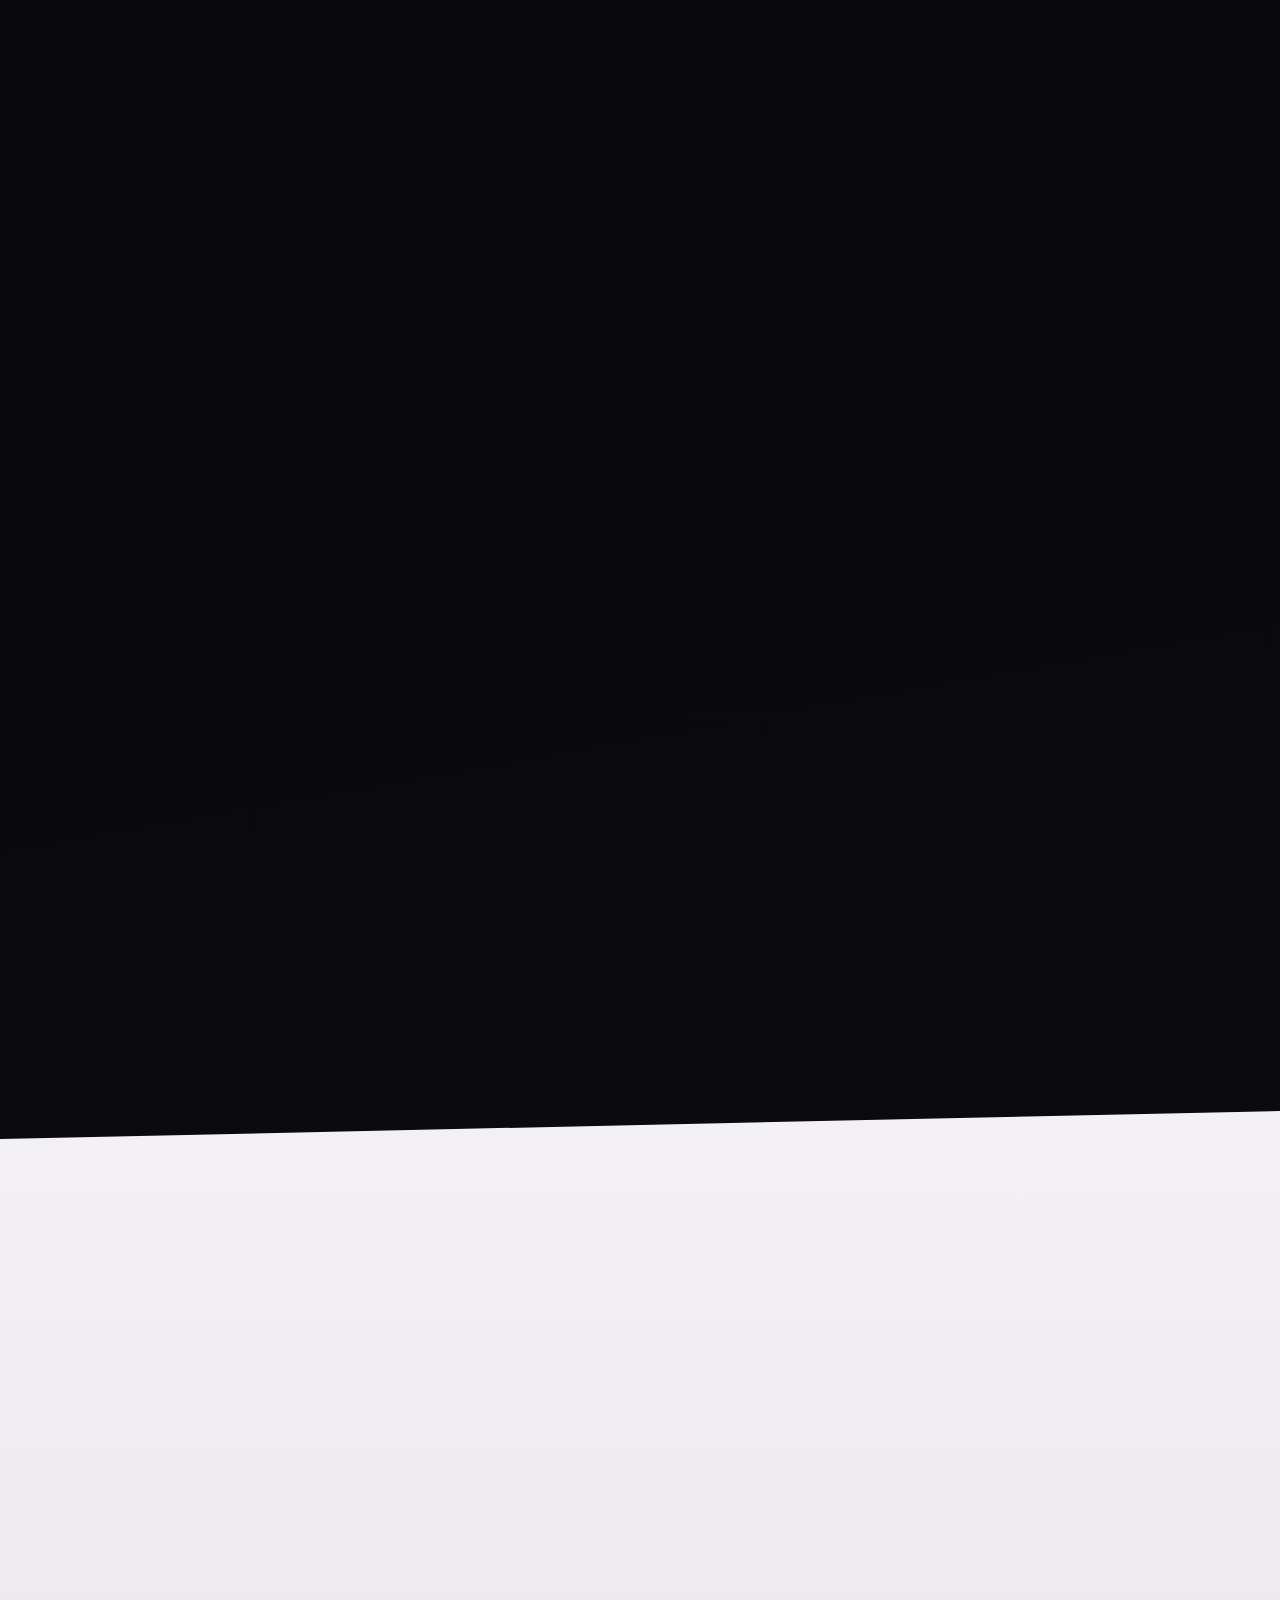
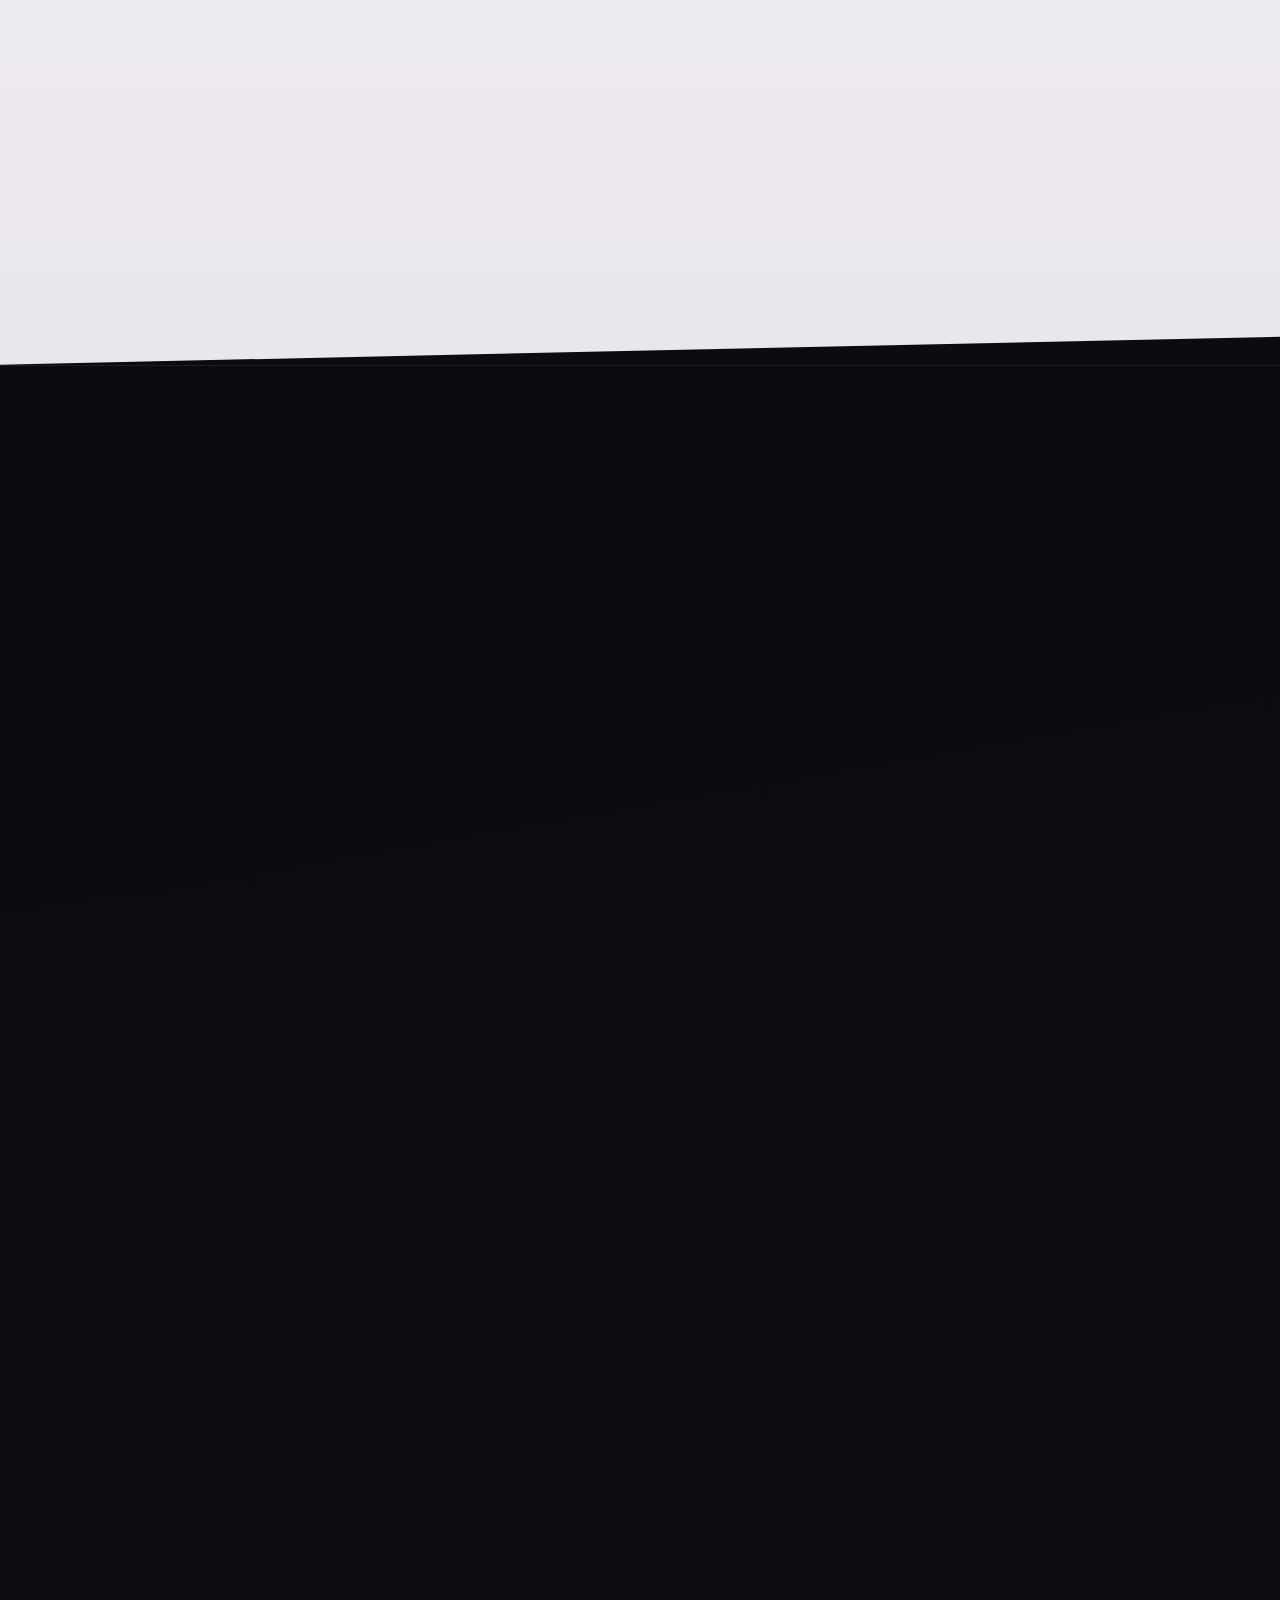
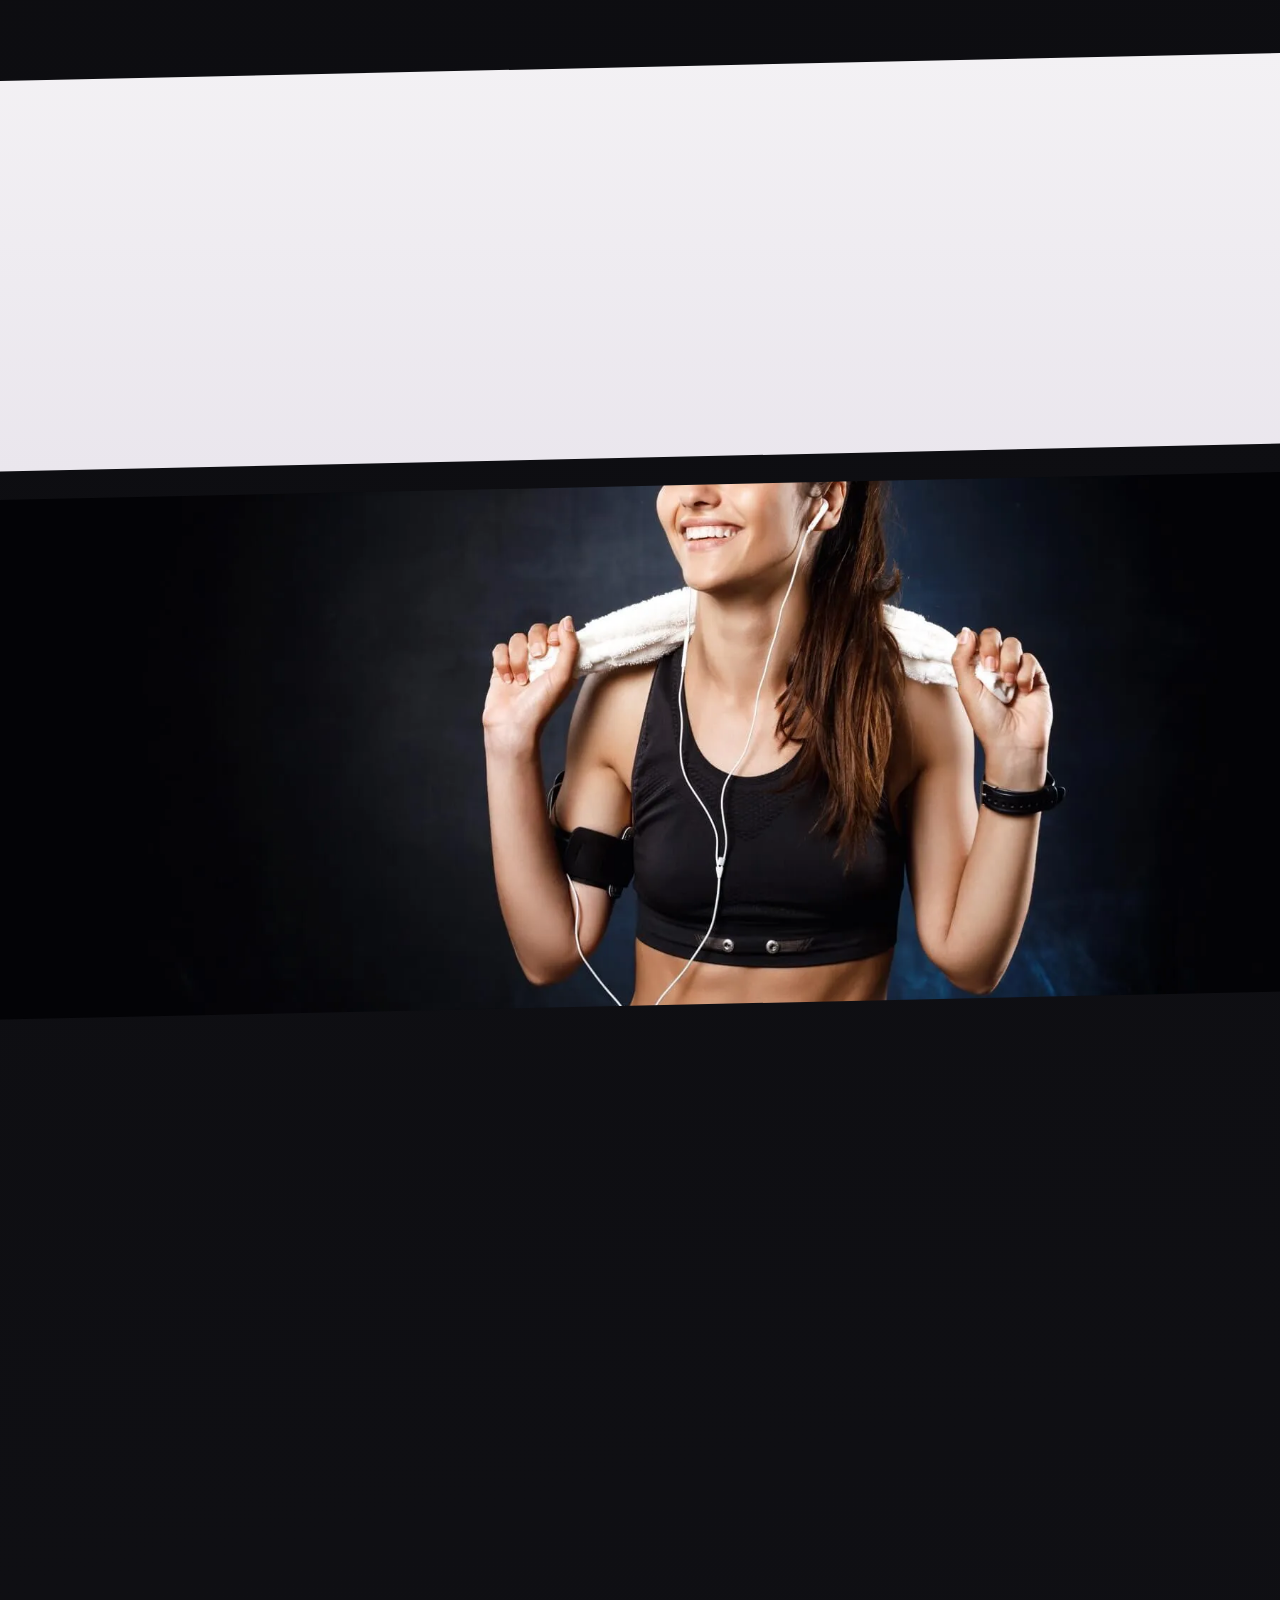
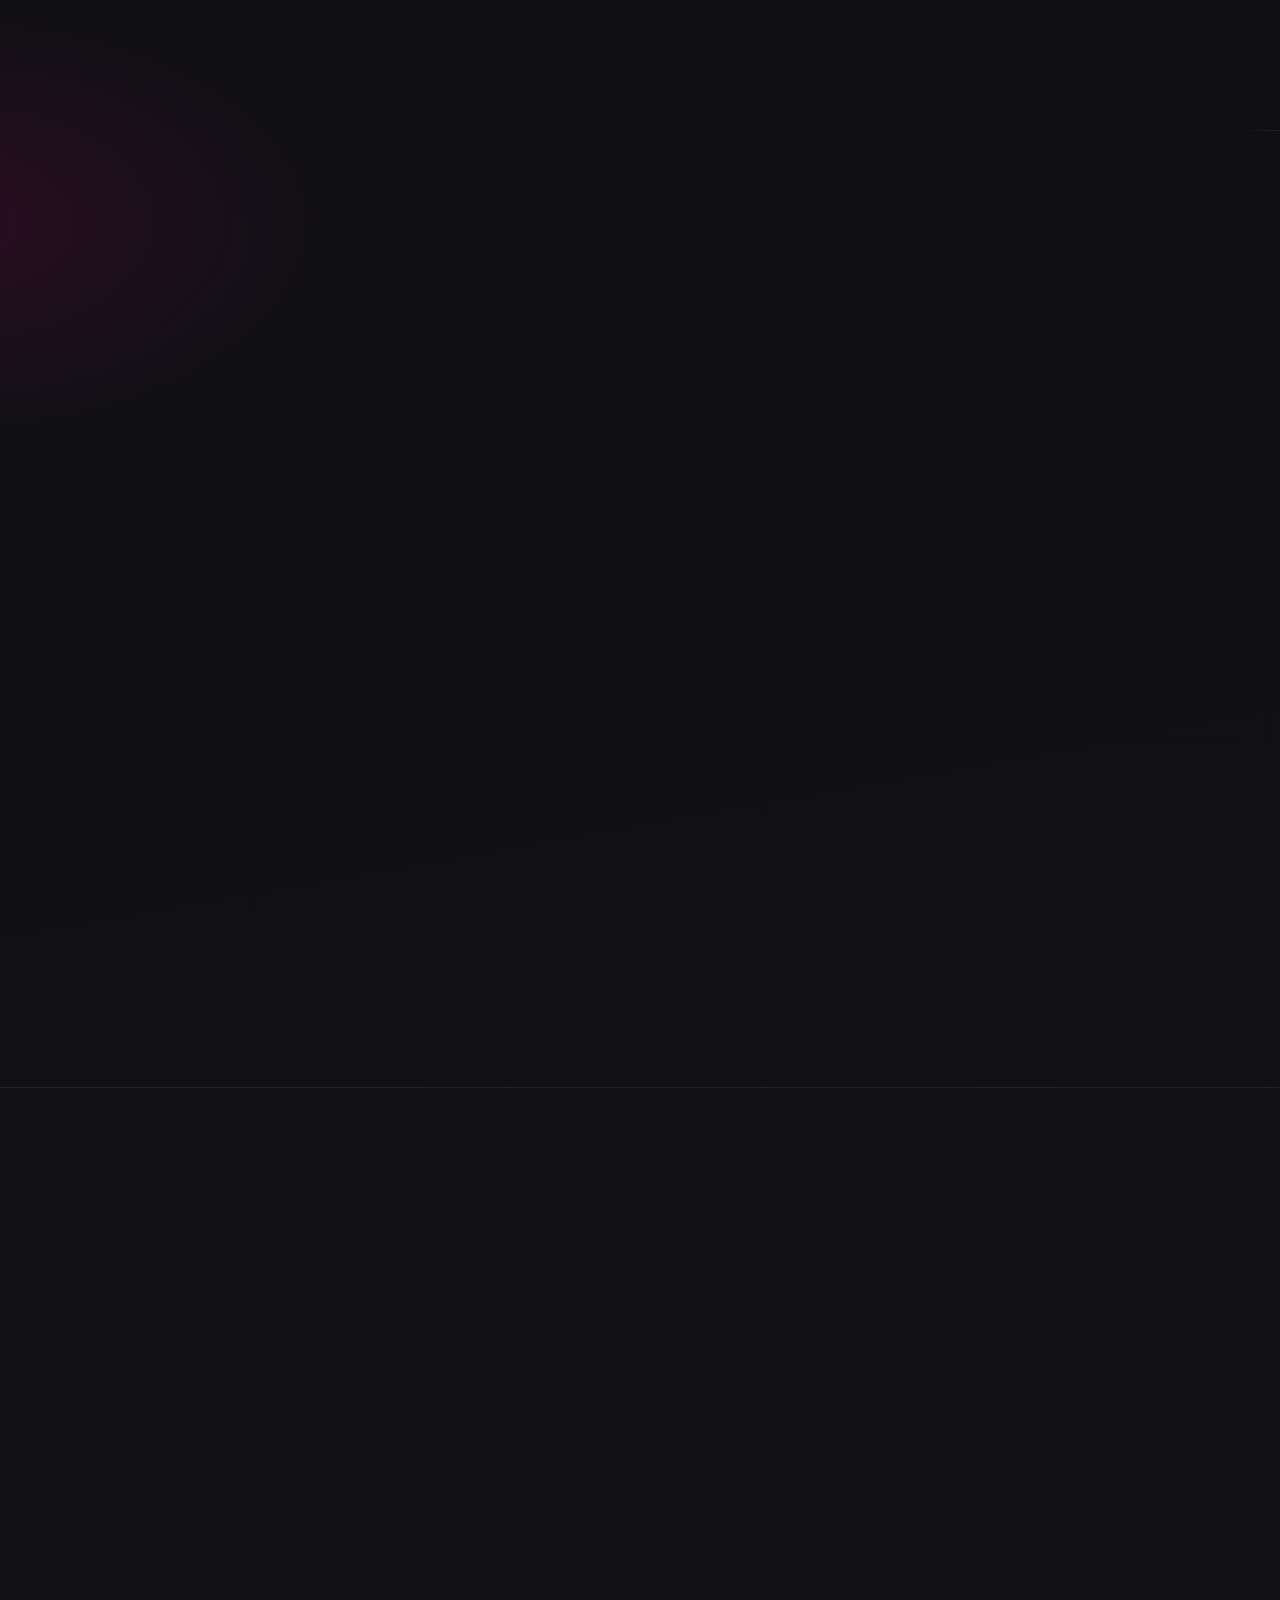
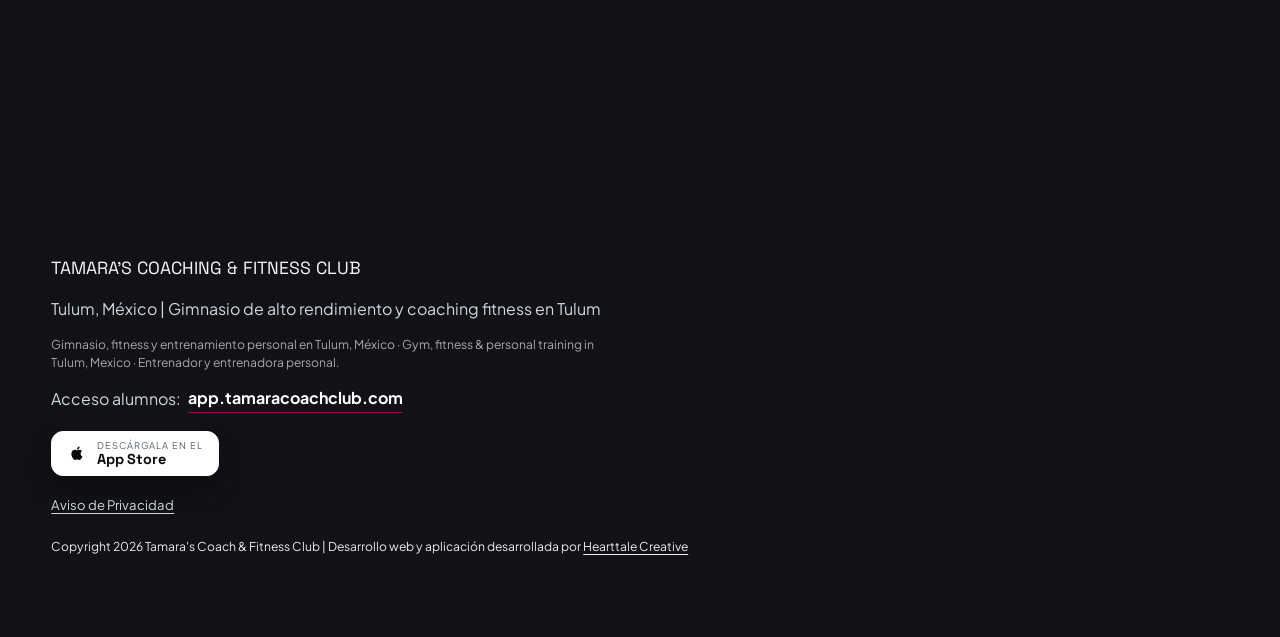
==== commit 717322b0: "feat: add pricing plans module and integrate the iOS app across the site Pricing - New #planes secti" ====
--- a/index.html
+++ b/index.html
@@ -106,6 +106,20 @@
   <script type="application/ld+json">
   {
     "@context": "https://schema.org",
+    "@type": "MobileApplication",
+    "name": "Tamara Coaching & Fitness Club",
+    "operatingSystem": "iOS",
+    "applicationCategory": "HealthApplication",
+    "url": "https://apps.apple.com/mx/app/tamara-coaching-fitness-club/id6758464481",
+    "installUrl": "https://apps.apple.com/mx/app/tamara-coaching-fitness-club/id6758464481",
+    "description": "App oficial de Tamara's Coaching & Fitness Club: reserva clases, consulta tus rutinas y sigue tu progreso.",
+    "offers": { "@type": "Offer", "price": "0", "priceCurrency": "MXN" },
+    "publisher": { "@id": "https://www.tamaracoachclub.com/#gym" }
+  }
+  </script>
+  <script type="application/ld+json">
+  {
+    "@context": "https://schema.org",
     "@type": "FAQPage",
     "mainEntity": [
       {
@@ -148,6 +162,7 @@
       <a class="nav-link" href="#metodo">Método</a>
       <a class="nav-link" href="#trayectoria">Trayectoria</a>
       <a class="nav-link" href="#premios">Premios</a>
+      <a class="nav-link" href="#planes">Planes</a>
       <a class="nav-link" href="#online">Online</a>
       <a class="nav-link" href="#app">App</a>
       <a class="nav-link" href="#ubicacion">Ubicación</a>
@@ -199,9 +214,10 @@
           </a>
         </div>
         <p class="tagline">Grupos reducidos. Seguimiento real. Cupos limitados.</p>
-        <a class="hero-app-chip" href="https://app.tamaracoachclub.com/" target="_blank" rel="noopener noreferrer">
+        <a class="hero-app-chip" href="https://apps.apple.com/mx/app/tamara-coaching-fitness-club/id6758464481" target="_blank" rel="noopener noreferrer">
           <span class="hero-app-chip-dot" aria-hidden="true"></span>
-          <span class="hero-app-chip-text">¿Ya eres alumno? Ingresa a la app en <strong>app.tamaracoachclub.com</strong></span>
+          <span class="hero-app-chip-text">Nueva app para iPhone: <strong>descárgala en el App Store</strong></span>
+          <svg class="hero-app-chip-apple" viewBox="0 0 24 24" aria-hidden="true"><path d="M16.36 12.8c-.02-2.06 1.68-3.05 1.76-3.1-.96-1.4-2.46-1.6-2.99-1.62-1.27-.13-2.48.75-3.13.75-.64 0-1.64-.73-2.7-.71-1.39.02-2.67.81-3.38 2.05-1.44 2.5-.37 6.2 1.03 8.23.69.99 1.5 2.1 2.57 2.06 1.03-.04 1.42-.66 2.67-.66 1.24 0 1.6.66 2.69.64 1.11-.02 1.81-1.01 2.49-2.01.78-1.15 1.1-2.26 1.12-2.32-.02-.01-2.15-.83-2.17-3.29ZM14.3 6.74c.56-.69.94-1.63.83-2.59-.81.03-1.8.54-2.38 1.22-.52.6-.98 1.57-.86 2.49.9.07 1.83-.46 2.41-1.12Z"/></svg>
         </a>
       </div>
     </section>
@@ -362,6 +378,26 @@
       </div>
     </section>
 
+    <section id="planes" class="section reveal">
+      <div class="bg-giant-text" aria-hidden="true">PLANES</div>
+      <div class="container content-layer">
+        <div class="section-header">
+          <p class="eyebrow">Membresías</p>
+          <h2>Planes de entrenamiento</h2>
+          <p class="lead pricing-lead">Elige el plan que se adapta a tu ritmo. Todos incluyen acompañamiento de Tamara y seguimiento real. Te suscribes por WhatsApp en un minuto.</p>
+        </div>
+        <div class="plans-grid" id="plans-grid"></div>
+        <p class="pricing-note">Precios en pesos mexicanos (MXN), cargo mensual. ¿Dudas sobre cuál elegir? Escríbenos y te asesoramos.</p>
+        <div class="pricing-app-strip">
+          <p class="pricing-app-text">Al inscribirte, gestionas tus clases y tu progreso desde la app del club.</p>
+          <a class="store-cta store-cta-sm" href="https://apps.apple.com/mx/app/tamara-coaching-fitness-club/id6758464481" target="_blank" rel="noopener noreferrer">
+            <svg class="store-cta-icon" viewBox="0 0 24 24" aria-hidden="true"><path d="M16.36 12.8c-.02-2.06 1.68-3.05 1.76-3.1-.96-1.4-2.46-1.6-2.99-1.62-1.27-.13-2.48.75-3.13.75-.64 0-1.64-.73-2.7-.71-1.39.02-2.67.81-3.38 2.05-1.44 2.5-.37 6.2 1.03 8.23.69.99 1.5 2.1 2.57 2.06 1.03-.04 1.42-.66 2.67-.66 1.24 0 1.6.66 2.69.64 1.11-.02 1.81-1.01 2.49-2.01.78-1.15 1.1-2.26 1.12-2.32-.02-.01-2.15-.83-2.17-3.29ZM14.3 6.74c.56-.69.94-1.63.83-2.59-.81.03-1.8.54-2.38 1.22-.52.6-.98 1.57-.86 2.49.9.07 1.83-.46 2.41-1.12Z"/></svg>
+            <span class="store-cta-text"><small class="store-cta-small">Descárgala en el</small><strong>App Store</strong></span>
+          </a>
+        </div>
+      </div>
+    </section>
+
     <section id="online" class="section reveal bg-light-section diagonal-both">
       <div class="bg-giant-text" aria-hidden="true">ONLINE</div>
       <div class="container split content-layer">
@@ -399,7 +435,7 @@
         <div class="app-section-copy">
           <p class="eyebrow app-eyebrow">App Tamara Club</p>
           <h2>Toda tu experiencia, en una sola app</h2>
-          <p class="lead app-lead">Gestiona tus reservas, consulta tus rutinas y sigue tu progreso. <strong>Todos los alumnos ya pueden ingresar</strong> desde el navegador en app.tamaracoachclub.com.</p>
+          <p class="lead app-lead"><strong>Ya disponible para iPhone en el App Store.</strong> Reserva tus clases, consulta tus rutinas y sigue tu progreso desde el móvil. También puedes entrar desde el navegador.</p>
           <ul class="list app-section-list">
             <li>Reserva y organiza tus clases en segundos.</li>
             <li>Accede a tus rutinas y tareas semanales.</li>
@@ -407,31 +443,31 @@
             <li>Participa en la comunidad del gimnasio.</li>
             <li>Uso 100% gratuito para miembros del club.</li>
           </ul>
-          <div class="actions">
-            <a class="btn btn-primary btn-app" href="https://app.tamaracoachclub.com/" target="_blank" rel="noopener noreferrer">
+          <div class="actions app-actions">
+            <a class="store-cta js-appstore-link" href="https://apps.apple.com/mx/app/tamara-coaching-fitness-club/id6758464481" target="_blank" rel="noopener noreferrer">
+              <svg class="store-cta-icon" viewBox="0 0 24 24" aria-hidden="true"><path d="M16.36 12.8c-.02-2.06 1.68-3.05 1.76-3.1-.96-1.4-2.46-1.6-2.99-1.62-1.27-.13-2.48.75-3.13.75-.64 0-1.64-.73-2.7-.71-1.39.02-2.67.81-3.38 2.05-1.44 2.5-.37 6.2 1.03 8.23.69.99 1.5 2.1 2.57 2.06 1.03-.04 1.42-.66 2.67-.66 1.24 0 1.6.66 2.69.64 1.11-.02 1.81-1.01 2.49-2.01.78-1.15 1.1-2.26 1.12-2.32-.02-.01-2.15-.83-2.17-3.29ZM14.3 6.74c.56-.69.94-1.63.83-2.59-.81.03-1.8.54-2.38 1.22-.52.6-.98 1.57-.86 2.49.9.07 1.83-.46 2.41-1.12Z"/></svg>
+              <span class="store-cta-text"><small class="store-cta-small">Descárgala en el</small><strong>App Store</strong></span>
+            </a>
+            <a class="btn btn-ghost btn-app" href="https://app.tamaracoachclub.com/" target="_blank" rel="noopener noreferrer">
               <span class="btn-app-icon" aria-hidden="true">
                 <svg viewBox="0 0 24 24" role="img" focusable="false"><path d="M4 4h7v7H4V4Zm9 0h7v7h-7V4ZM4 13h7v7H4v-7Zm9 0h7v7h-7v-7Z"/></svg>
               </span>
-              <span class="btn-app-label">Ingresar a la app</span>
+              <span class="btn-app-label">Abrir en el navegador</span>
             </a>
           </div>
-          <div class="store-soon">
-            <span class="store-soon-label">Muy pronto también en:</span>
-            <div class="store-badges">
-              <span class="store-badge" aria-label="Próximamente en App Store de Apple">
-                <svg class="store-badge-icon" viewBox="0 0 24 24" aria-hidden="true"><path d="M16.36 12.8c-.02-2.06 1.68-3.05 1.76-3.1-0.96-1.4-2.46-1.6-2.99-1.62-1.27-.13-2.48.75-3.13.75-.64 0-1.64-.73-2.7-.71-1.39.02-2.67.81-3.38 2.05-1.44 2.5-.37 6.2 1.03 8.23.69.99 1.5 2.1 2.57 2.06 1.03-.04 1.42-.66 2.67-.66 1.24 0 1.6.66 2.69.64 1.11-.02 1.81-1.01 2.49-2.01.78-1.15 1.1-2.26 1.12-2.32-.02-.01-2.15-.83-2.17-3.29ZM14.3 6.74c.56-.69.94-1.63.83-2.59-.81.03-1.8.54-2.38 1.22-.52.6-.98 1.57-.86 2.49.9.07 1.83-.46 2.41-1.12Z"/></svg>
-                <span class="store-badge-text"><small>Próximamente en</small><strong>App Store</strong></span>
-              </span>
-              <span class="store-badge" aria-label="Próximamente en Google Play">
-                <svg class="store-badge-icon" viewBox="0 0 24 24" aria-hidden="true"><path d="M3.6 2.3c-.24.25-.38.64-.38 1.14v17.12c0 .5.14.89.39 1.13l.06.05L13.2 12.1v-.22L3.66 2.25l-.06.05Zm12.94 12.9-2.13-2.13v-.22l2.13-2.13.05.03 2.52 1.43c.72.41.72 1.08 0 1.49l-2.52 1.43-.05.03Zm-.62.66-2.72-2.72-9.6 9.6c.24.25.63.28 1.07.03l11.25-6.4Zm0-6.71L4.67 2.4c-.44-.25-.83-.22-1.07.03l9.6 9.6 2.72-2.72Z"/></svg>
-                <span class="store-badge-text"><small>Próximamente en</small><strong>Google Play</strong></span>
-              </span>
-            </div>
-          </div>
-        </div>
-        <figure class="app-preview-media">
-          <img src="app1.webp" alt="Vista de la aplicación Tamara's Coach & Fitness Club" width="1000" height="1286" loading="lazy" decoding="async" />
-        </figure>
+          <p class="app-platform-note">Disponible para iPhone. Gratis para miembros del club.</p>
+        </div>
+        <div class="app-showcase">
+          <figure class="app-shot app-shot-lead">
+            <img src="assets/app/screen-3.webp" alt="Pantalla de la app: gestión de clases y horarios" width="460" height="995" loading="lazy" decoding="async" />
+          </figure>
+          <figure class="app-shot app-shot-side">
+            <img src="assets/app/screen-4.webp" alt="Pantalla de la app: reservas y cancelaciones al día" width="460" height="995" loading="lazy" decoding="async" />
+          </figure>
+          <figure class="app-shot app-shot-side">
+            <img src="assets/app/screen-2.webp" alt="Pantalla de la app: inicio de sesión de alumnos" width="460" height="995" loading="lazy" decoding="async" />
+          </figure>
+        </div>
       </div>
     </section>
 
@@ -583,6 +619,10 @@
       <span class="footer-app-label">Acceso alumnos:</span>
       <a class="footer-app-link" href="https://app.tamaracoachclub.com/" target="_blank" rel="noopener noreferrer">app.tamaracoachclub.com</a>
     </p>
+    <a class="store-cta store-cta-sm footer-store-cta" href="https://apps.apple.com/mx/app/tamara-coaching-fitness-club/id6758464481" target="_blank" rel="noopener noreferrer">
+      <svg class="store-cta-icon" viewBox="0 0 24 24" aria-hidden="true"><path d="M16.36 12.8c-.02-2.06 1.68-3.05 1.76-3.1-.96-1.4-2.46-1.6-2.99-1.62-1.27-.13-2.48.75-3.13.75-.64 0-1.64-.73-2.7-.71-1.39.02-2.67.81-3.38 2.05-1.44 2.5-.37 6.2 1.03 8.23.69.99 1.5 2.1 2.57 2.06 1.03-.04 1.42-.66 2.67-.66 1.24 0 1.6.66 2.69.64 1.11-.02 1.81-1.01 2.49-2.01.78-1.15 1.1-2.26 1.12-2.32-.02-.01-2.15-.83-2.17-3.29ZM14.3 6.74c.56-.69.94-1.63.83-2.59-.81.03-1.8.54-2.38 1.22-.52.6-.98 1.57-.86 2.49.9.07 1.83-.46 2.41-1.12Z"/></svg>
+      <span class="store-cta-text"><small class="store-cta-small">Descárgala en el</small><strong>App Store</strong></span>
+    </a>
     <p class="footer-legal">
       <a class="footer-legal-link" href="/privacidad.html">Aviso de Privacidad</a>
     </p>
--- a/styles.css
+++ b/styles.css
@@ -2157,3 +2157,372 @@
   opacity: 0.85;
   max-width: 62ch;
 }
+
+/* ===================== Pricing plans module ===================== */
+
+.pricing-lead {
+  margin-top: 1rem;
+  max-width: 68ch;
+}
+
+.plans-grid {
+  display: grid;
+  grid-template-columns: repeat(3, minmax(0, 1fr));
+  gap: 1.1rem;
+}
+
+.plan-card {
+  position: relative;
+  display: flex;
+  flex-direction: column;
+  gap: 0.85rem;
+  padding: 1.5rem 1.4rem;
+  border-radius: var(--radius-md);
+  border: 1px solid var(--line-soft);
+  background: var(--bg-card);
+  backdrop-filter: blur(8px);
+  box-shadow: var(--shadow-md);
+  transition: transform 220ms ease, border-color 220ms ease, box-shadow 220ms ease;
+}
+
+.plan-card:hover {
+  transform: translateY(-4px);
+  border-color: rgba(240, 0, 140, 0.45);
+  box-shadow: 0 24px 44px rgba(2, 8, 15, 0.4);
+}
+
+.plan-card.is-featured {
+  border-color: rgba(240, 0, 140, 0.55);
+  background: linear-gradient(165deg, rgba(240, 0, 140, 0.16), rgba(12, 12, 16, 0.92));
+}
+
+.plan-card-head {
+  display: flex;
+  align-items: flex-start;
+  justify-content: space-between;
+  gap: 0.8rem;
+}
+
+.plan-card-head h3 {
+  font-size: clamp(1.05rem, 1.5vw, 1.28rem);
+  line-height: 1.1;
+}
+
+.plan-card-tag {
+  flex: none;
+  padding: 0.28rem 0.6rem;
+  border-radius: 999px;
+  border: 1px solid rgba(240, 0, 140, 0.4);
+  color: #ffd0ef;
+  background: rgba(240, 0, 140, 0.12);
+  font-size: 0.6rem;
+  font-weight: 800;
+  letter-spacing: 0.12em;
+  text-transform: uppercase;
+  white-space: nowrap;
+}
+
+.plan-card-tag.is-elite {
+  color: #0a0a0d;
+  background: linear-gradient(110deg, var(--accent-2), #ffb3e0);
+  border-color: transparent;
+}
+
+.plan-card-desc {
+  color: #cdd6e0;
+  font-size: 0.92rem;
+  line-height: 1.55;
+}
+
+.plan-card-price {
+  display: flex;
+  align-items: baseline;
+  gap: 0.4rem;
+  flex-wrap: wrap;
+  padding-top: 0.9rem;
+  border-top: 1px solid var(--line-soft);
+}
+
+.plan-card-amount {
+  font-family: "Space Grotesk", sans-serif;
+  font-size: clamp(1.9rem, 3.4vw, 2.5rem);
+  font-weight: 800;
+  font-style: italic;
+  letter-spacing: -0.03em;
+  color: #fff;
+  line-height: 1;
+}
+
+.plan-card-currency {
+  font-size: 0.76rem;
+  font-weight: 600;
+  letter-spacing: 0.08em;
+  text-transform: uppercase;
+  color: var(--muted);
+}
+
+.plan-card-specs {
+  margin: 0;
+  padding: 0;
+  list-style: none;
+  display: flex;
+  flex-wrap: wrap;
+  gap: 0.45rem 1rem;
+}
+
+.plan-card-specs li {
+  display: inline-flex;
+  align-items: center;
+  gap: 0.45rem;
+  color: #d3dbe4;
+  font-size: 0.86rem;
+}
+
+.plan-spec-dot {
+  width: 6px;
+  height: 6px;
+  border-radius: 999px;
+  background: var(--accent-2);
+  flex: none;
+}
+
+.plan-card-btn {
+  margin-top: auto;
+  width: 100%;
+}
+
+.pricing-note {
+  margin-top: 1.4rem;
+  color: var(--muted);
+  font-size: 0.84rem;
+  max-width: 70ch;
+}
+
+@media (max-width: 1100px) {
+  .plans-grid {
+    grid-template-columns: repeat(2, minmax(0, 1fr));
+  }
+}
+
+@media (max-width: 700px) {
+  .plans-grid {
+    grid-template-columns: 1fr;
+  }
+
+  .plan-card {
+    padding: 1.25rem 1.15rem;
+  }
+}
+
+/* ===================== App Store CTA + showcase ===================== */
+
+.store-cta {
+  display: inline-flex;
+  align-items: center;
+  gap: 0.6rem;
+  padding: 0.62rem 1.15rem;
+  border-radius: 12px;
+  background: #fff;
+  color: #0a0a0d;
+  text-decoration: none;
+  border: 1px solid #fff;
+  box-shadow: 0 14px 26px rgba(0, 0, 0, 0.3);
+  transition: transform 180ms ease, box-shadow 180ms ease;
+}
+
+.store-cta:hover,
+.store-cta:focus-visible {
+  transform: translateY(-2px);
+  box-shadow: 0 20px 34px rgba(0, 0, 0, 0.4);
+}
+
+.store-cta-icon {
+  width: 24px;
+  height: 24px;
+  fill: #0a0a0d;
+  flex: none;
+}
+
+.store-cta-text {
+  display: grid;
+  line-height: 1.12;
+  text-align: left;
+}
+
+.store-cta-small {
+  font-size: 0.58rem;
+  text-transform: uppercase;
+  letter-spacing: 0.1em;
+  color: #55606b;
+}
+
+.store-cta-text strong {
+  font-family: "Space Grotesk", sans-serif;
+  font-size: 1.02rem;
+  font-weight: 700;
+  letter-spacing: -0.01em;
+}
+
+.store-cta-sm {
+  padding: 0.5rem 0.95rem;
+}
+
+.store-cta-sm .store-cta-icon {
+  width: 20px;
+  height: 20px;
+}
+
+.store-cta-sm .store-cta-text strong {
+  font-size: 0.9rem;
+}
+
+.app-actions {
+  gap: 0.7rem;
+}
+
+.app-platform-note {
+  margin-top: 0.85rem;
+  color: var(--muted);
+  font-size: 0.82rem;
+}
+
+.hero-app-chip-apple {
+  width: 15px;
+  height: 15px;
+  fill: currentColor;
+  flex: none;
+  opacity: 0.9;
+}
+
+/* Phone screenshot showcase */
+.app-showcase {
+  display: grid;
+  grid-template-columns: 1.15fr 0.92fr;
+  grid-template-rows: auto auto;
+  gap: 0.9rem;
+  align-items: center;
+}
+
+.app-shot {
+  margin: 0;
+  border-radius: 22px;
+  overflow: hidden;
+  border: 1px solid var(--line-soft);
+  box-shadow: 0 26px 50px rgba(0, 0, 0, 0.5);
+  background: #0a0a0d;
+  transition: transform 420ms cubic-bezier(0.2, 0.8, 0.2, 1), box-shadow 420ms ease;
+}
+
+.app-shot img {
+  width: 100%;
+  height: auto;
+  display: block;
+}
+
+.app-shot-lead {
+  grid-row: span 2;
+}
+
+.app-shot:hover {
+  transform: translateY(-6px);
+  box-shadow: 0 34px 60px rgba(240, 0, 140, 0.24);
+}
+
+html.js-enabled .reveal .app-shot {
+  opacity: 0;
+  transform: translateY(26px);
+}
+
+html.js-enabled .reveal.is-visible .app-shot {
+  opacity: 1;
+  transform: translateY(0);
+  transition: opacity 700ms cubic-bezier(0.2, 0.8, 0.2, 1), transform 700ms cubic-bezier(0.2, 0.8, 0.2, 1);
+}
+
+html.js-enabled .reveal.is-visible .app-shot:nth-child(2) {
+  transition-delay: 110ms;
+}
+
+html.js-enabled .reveal.is-visible .app-shot:nth-child(3) {
+  transition-delay: 220ms;
+}
+
+/* Pricing → app strip */
+.pricing-app-strip {
+  margin-top: 1.6rem;
+  display: flex;
+  flex-wrap: wrap;
+  align-items: center;
+  justify-content: space-between;
+  gap: 1rem;
+  padding: 1.1rem 1.3rem;
+  border-radius: var(--radius-md);
+  border: 1px solid var(--line-soft);
+  background: rgba(255, 255, 255, 0.03);
+}
+
+.pricing-app-text {
+  color: #dbe3ec;
+  font-size: 0.94rem;
+  max-width: 56ch;
+}
+
+.footer-store-cta {
+  justify-self: start;
+  width: fit-content;
+  margin-top: 0.3rem;
+}
+
+@media (max-width: 860px) {
+  .app-showcase {
+    grid-template-columns: repeat(2, minmax(0, 1fr));
+    grid-template-rows: auto;
+    gap: 0.7rem;
+  }
+
+  .app-shot-lead {
+    grid-row: auto;
+    grid-column: span 2;
+    max-width: 320px;
+    margin: 0 auto;
+  }
+
+  .pricing-app-strip {
+    flex-direction: column;
+    align-items: stretch;
+  }
+
+  .pricing-app-strip .store-cta {
+    justify-content: center;
+  }
+}
+
+@media (max-width: 520px) {
+  .store-cta {
+    width: 100%;
+    justify-content: center;
+  }
+
+  .app-shot-lead {
+    max-width: 260px;
+  }
+}
+
+/* Secondary app action must not compete with the App Store CTA */
+.btn-ghost.btn-app {
+  background: rgba(255, 255, 255, 0.04);
+  color: #eef2f6;
+  border-color: rgba(255, 255, 255, 0.28);
+  box-shadow: none;
+}
+
+.btn-ghost.btn-app:hover,
+.btn-ghost.btn-app:focus-visible {
+  background: rgba(255, 255, 255, 0.09);
+  color: #fff;
+  box-shadow: none;
+}
+
+.btn-ghost.btn-app .btn-app-icon svg {
+  fill: var(--accent-2);
+}
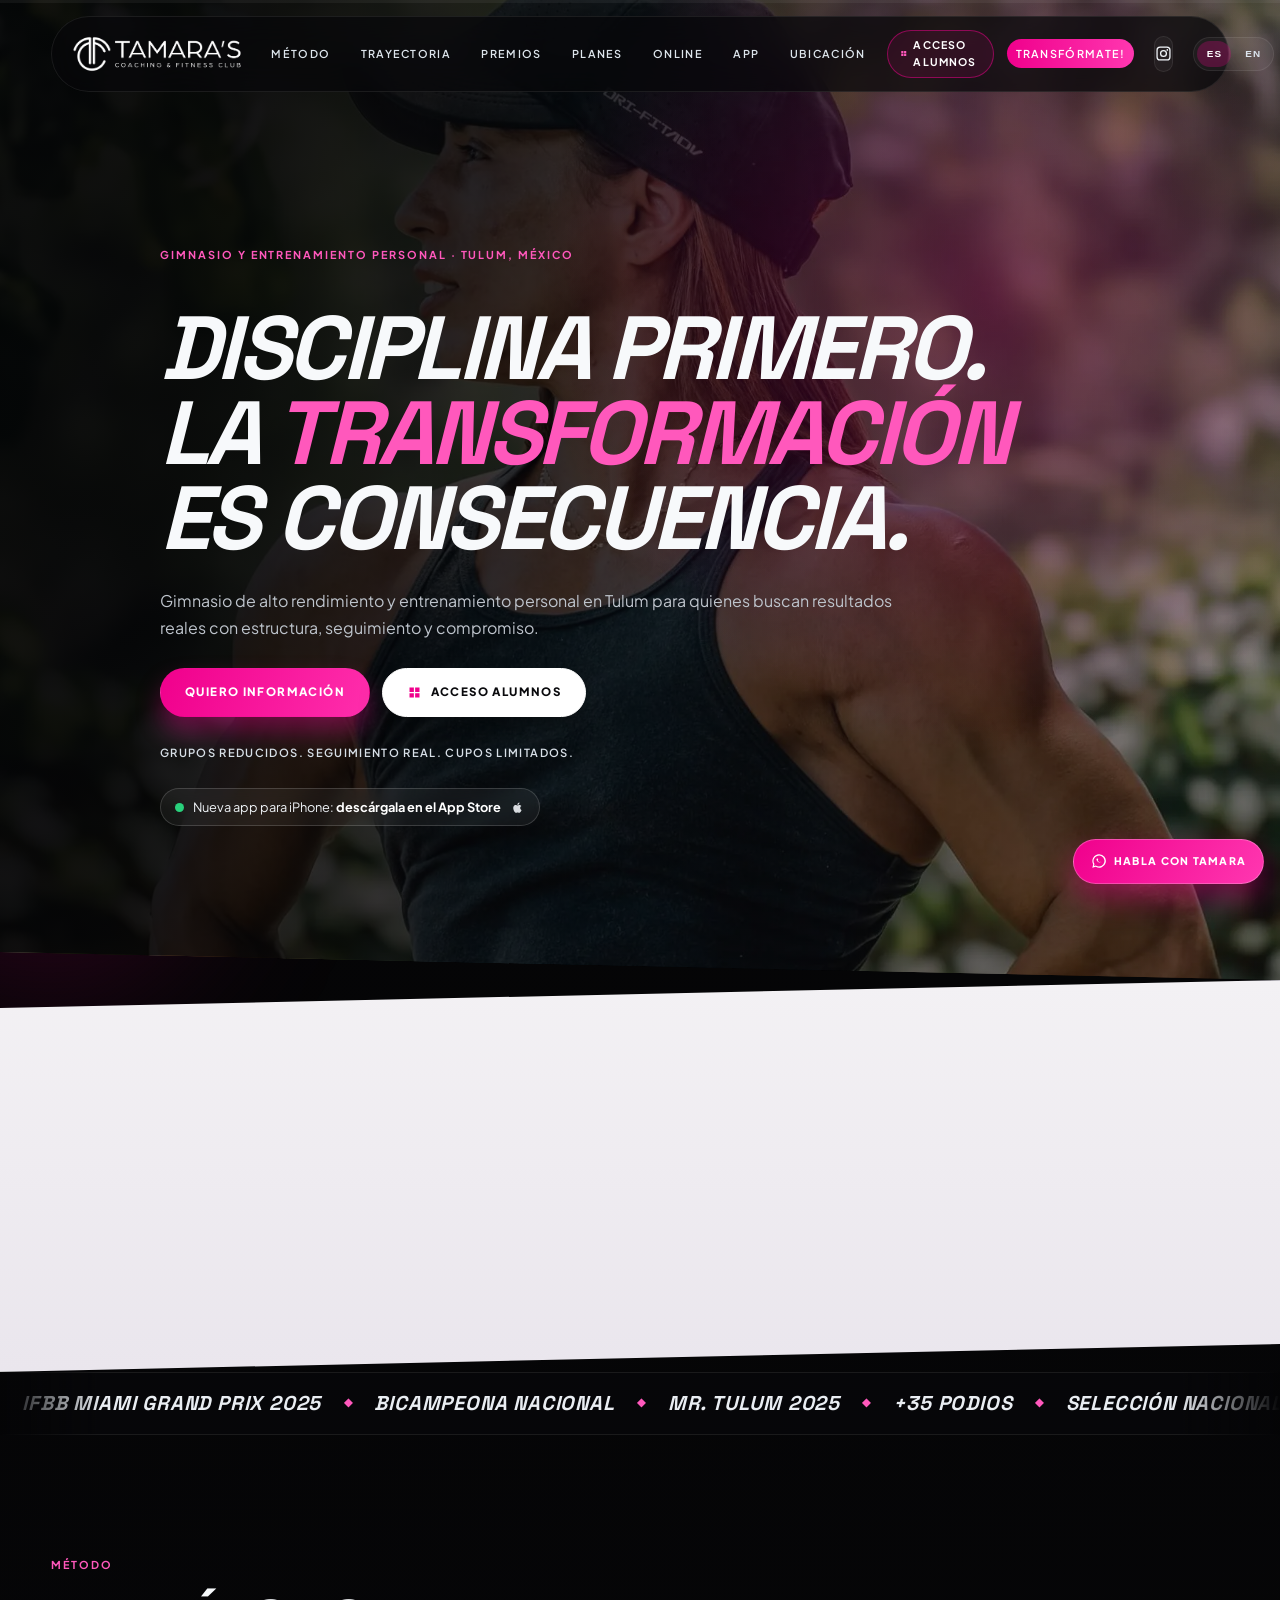
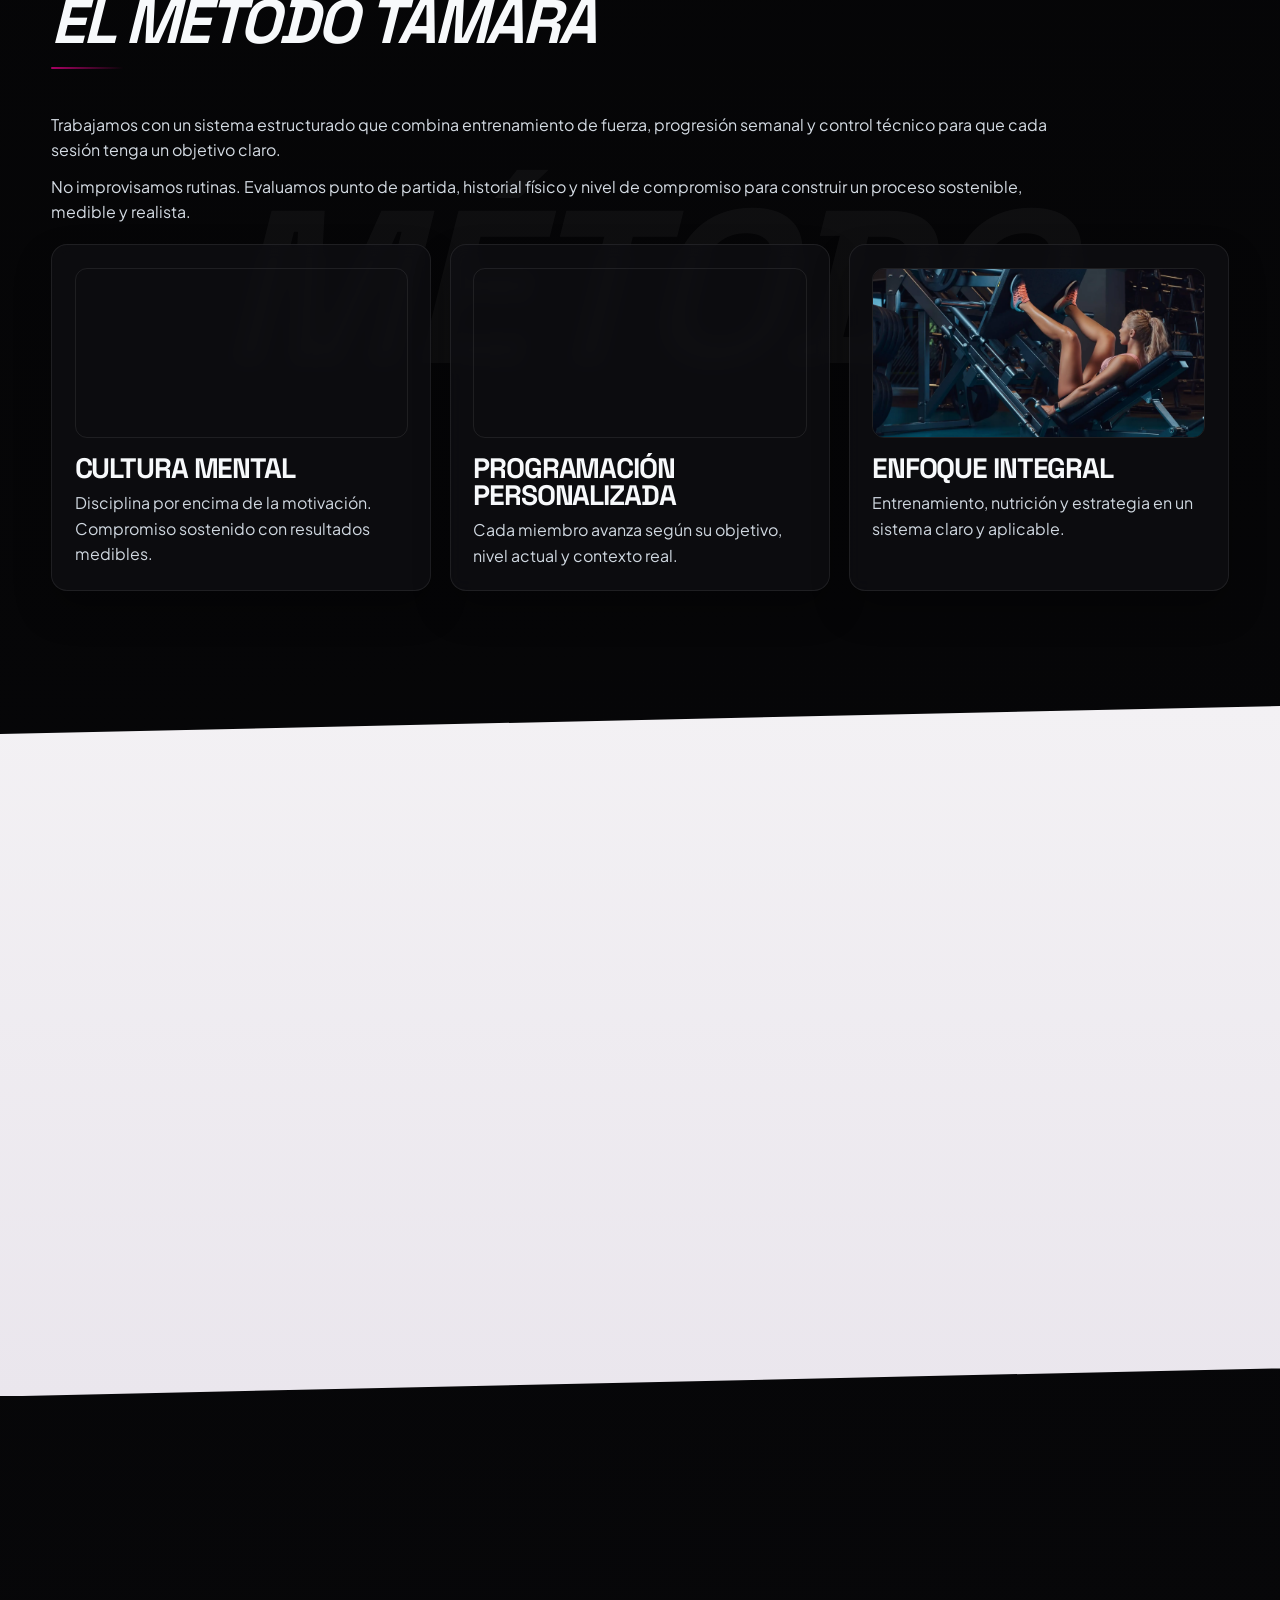
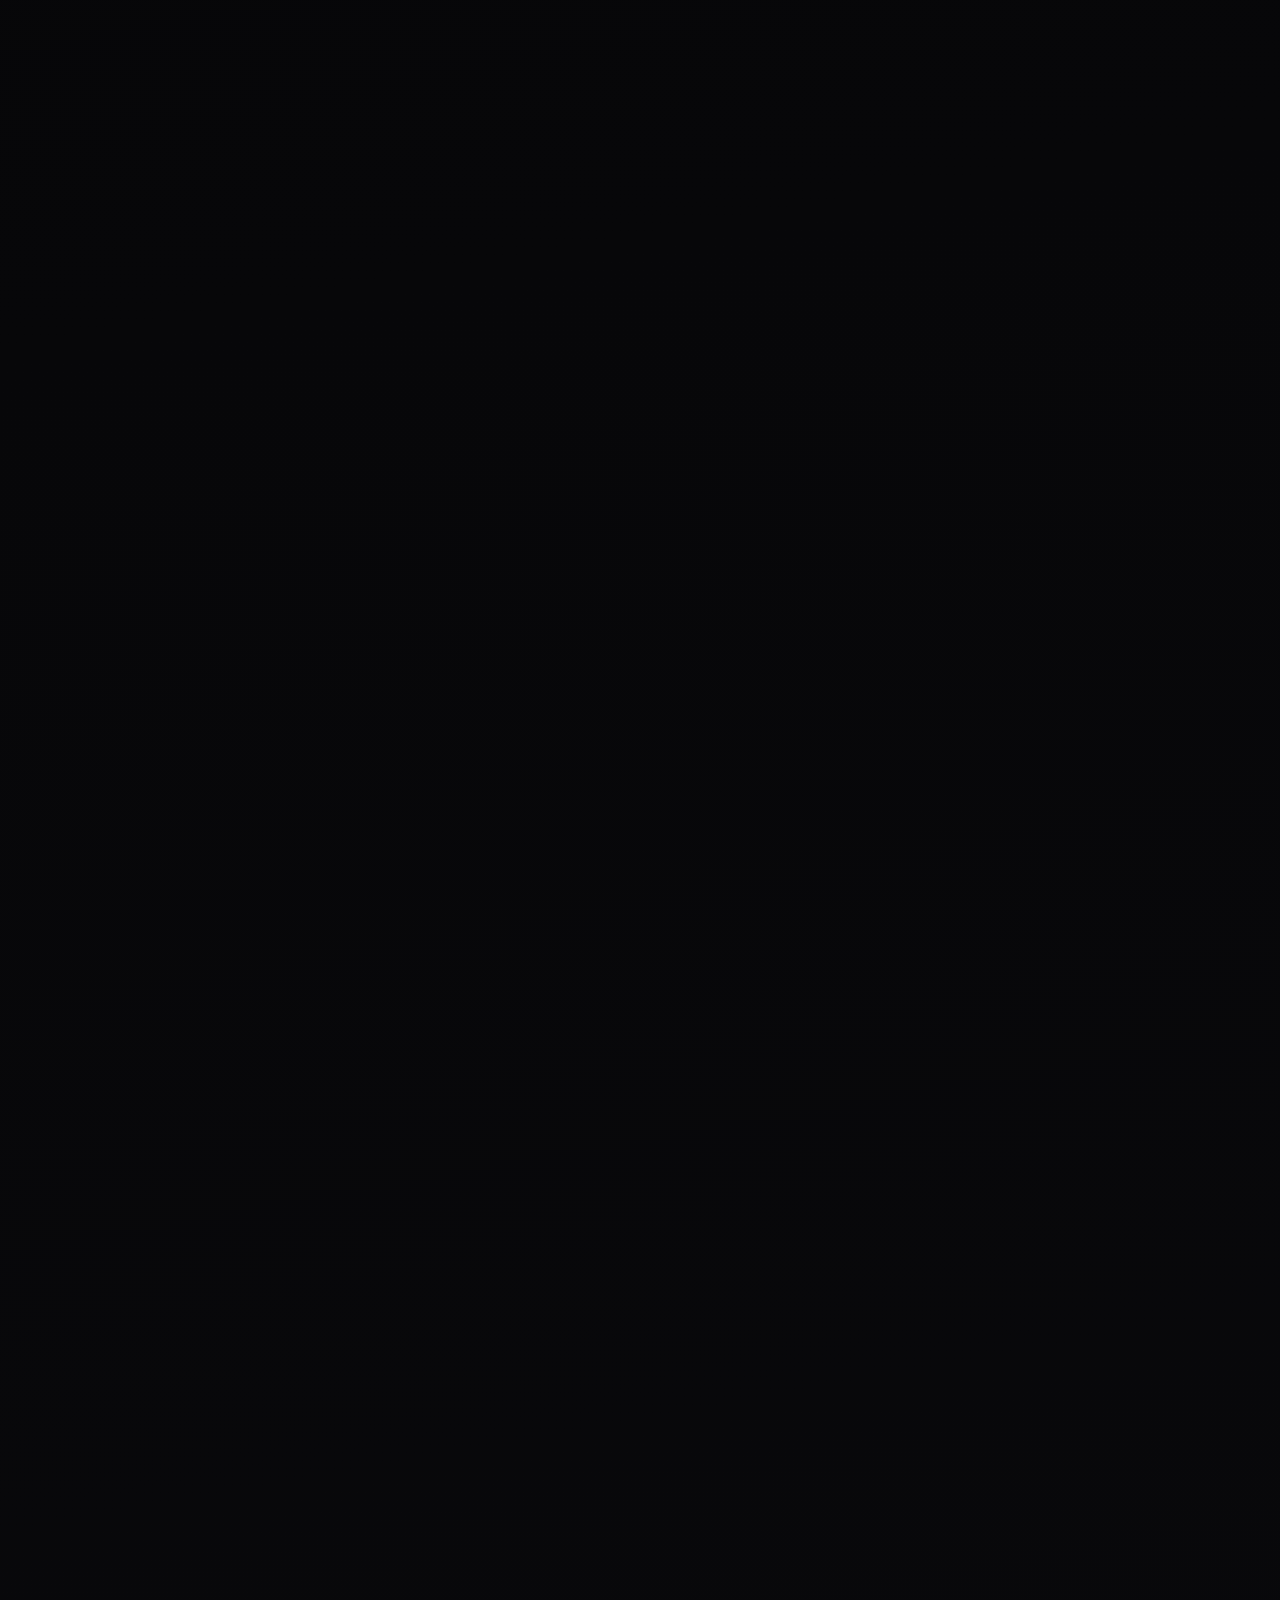
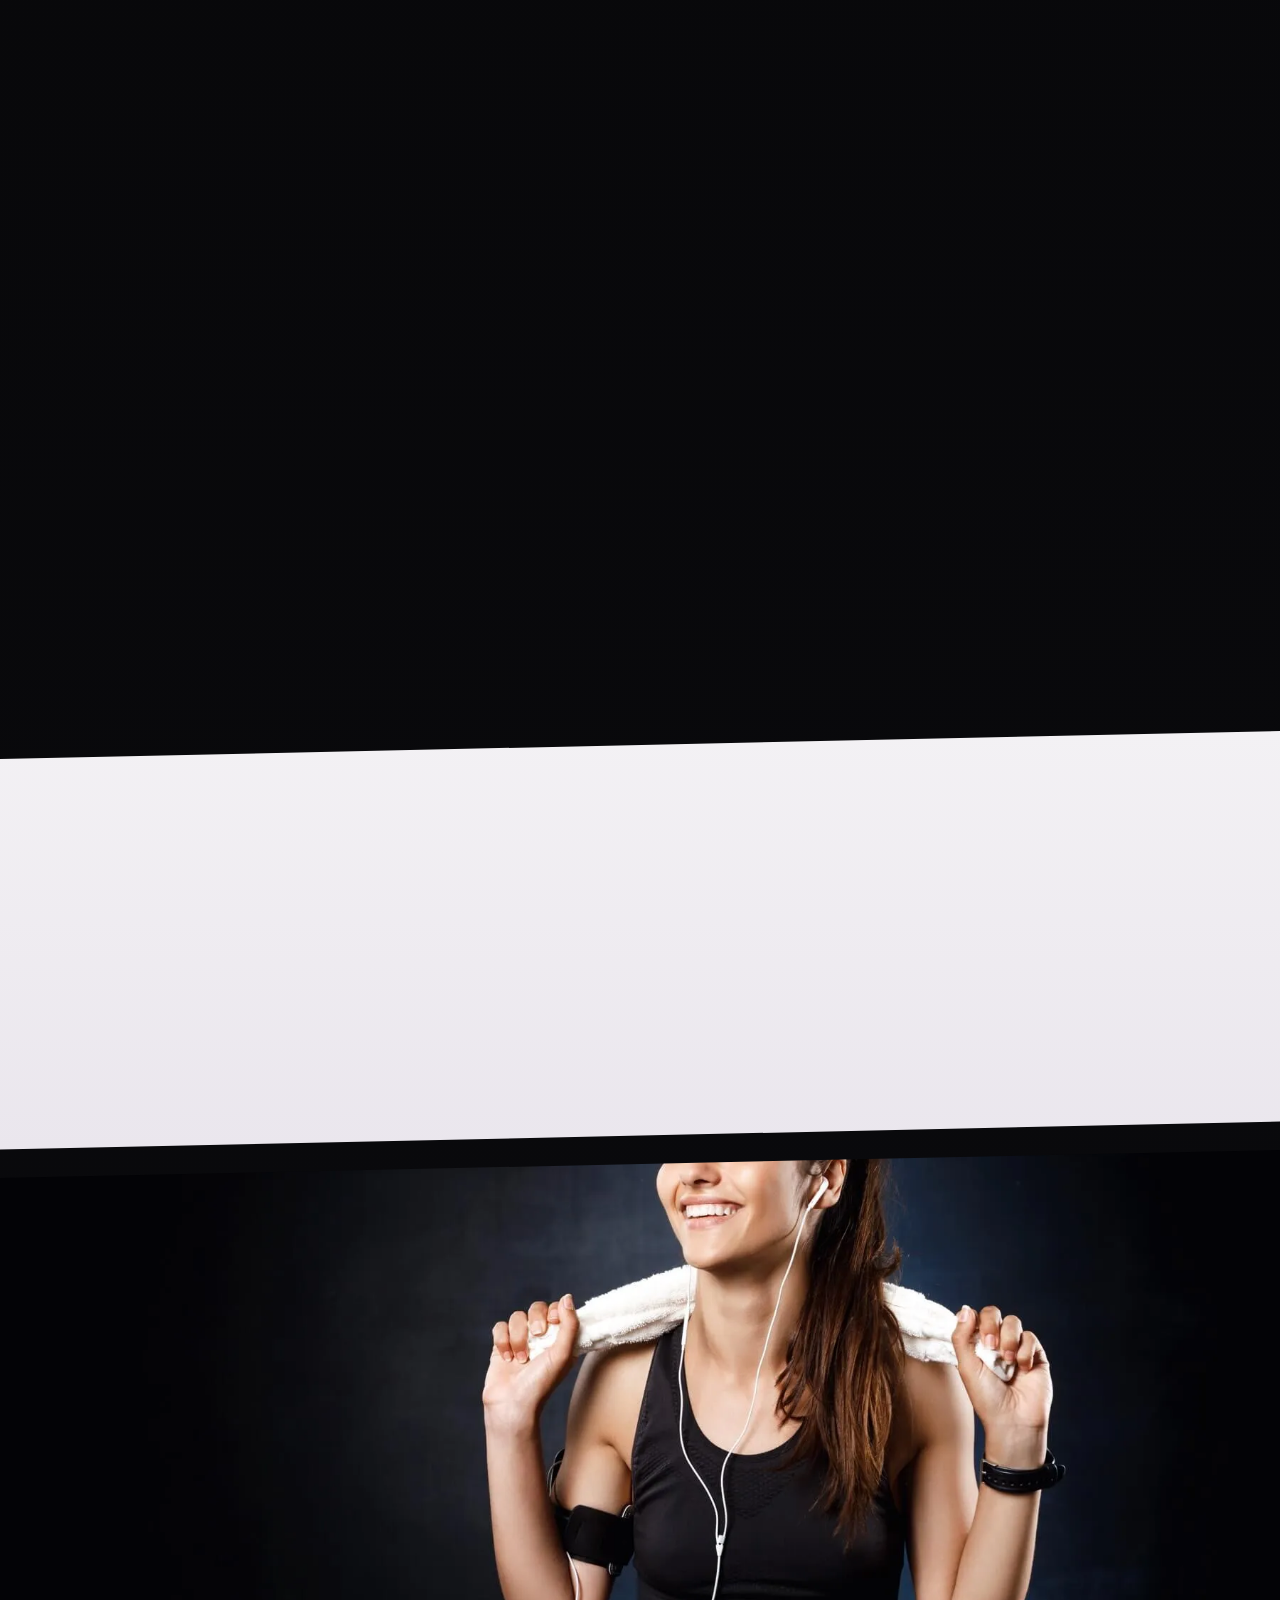
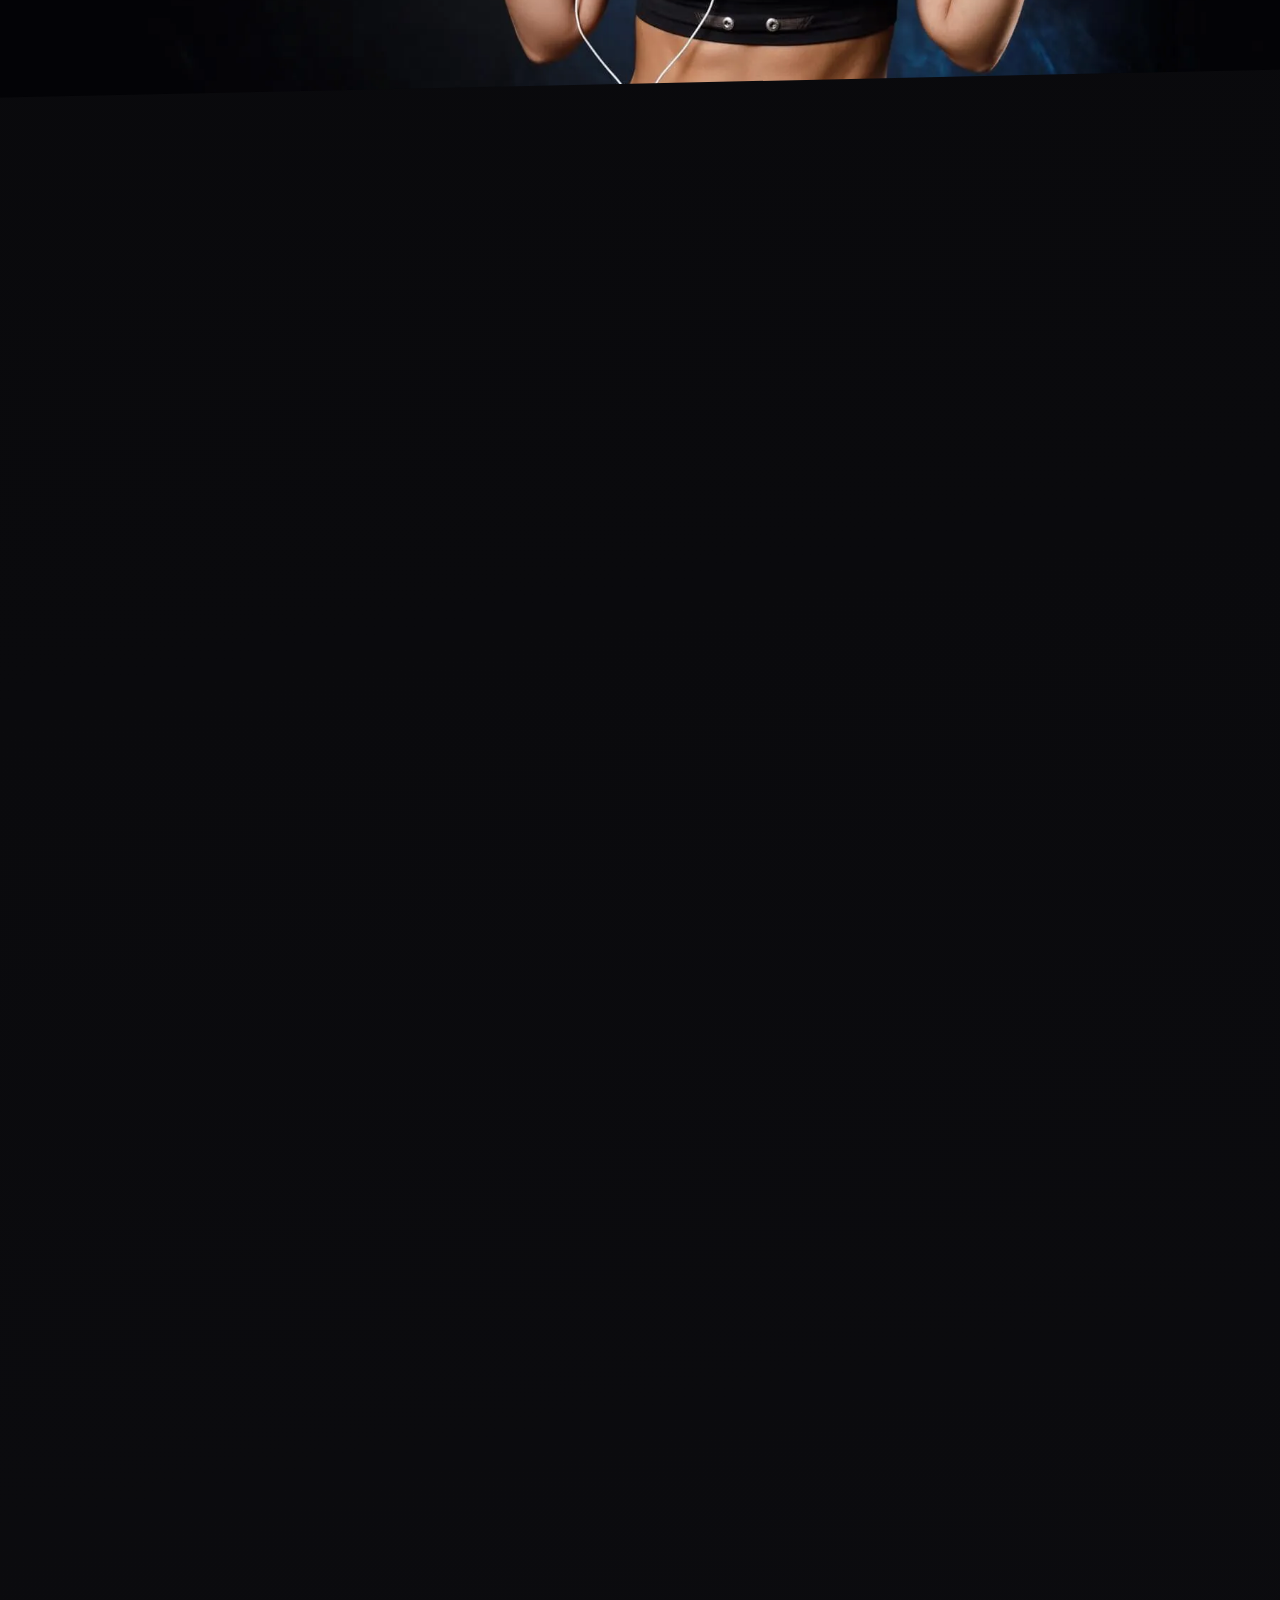
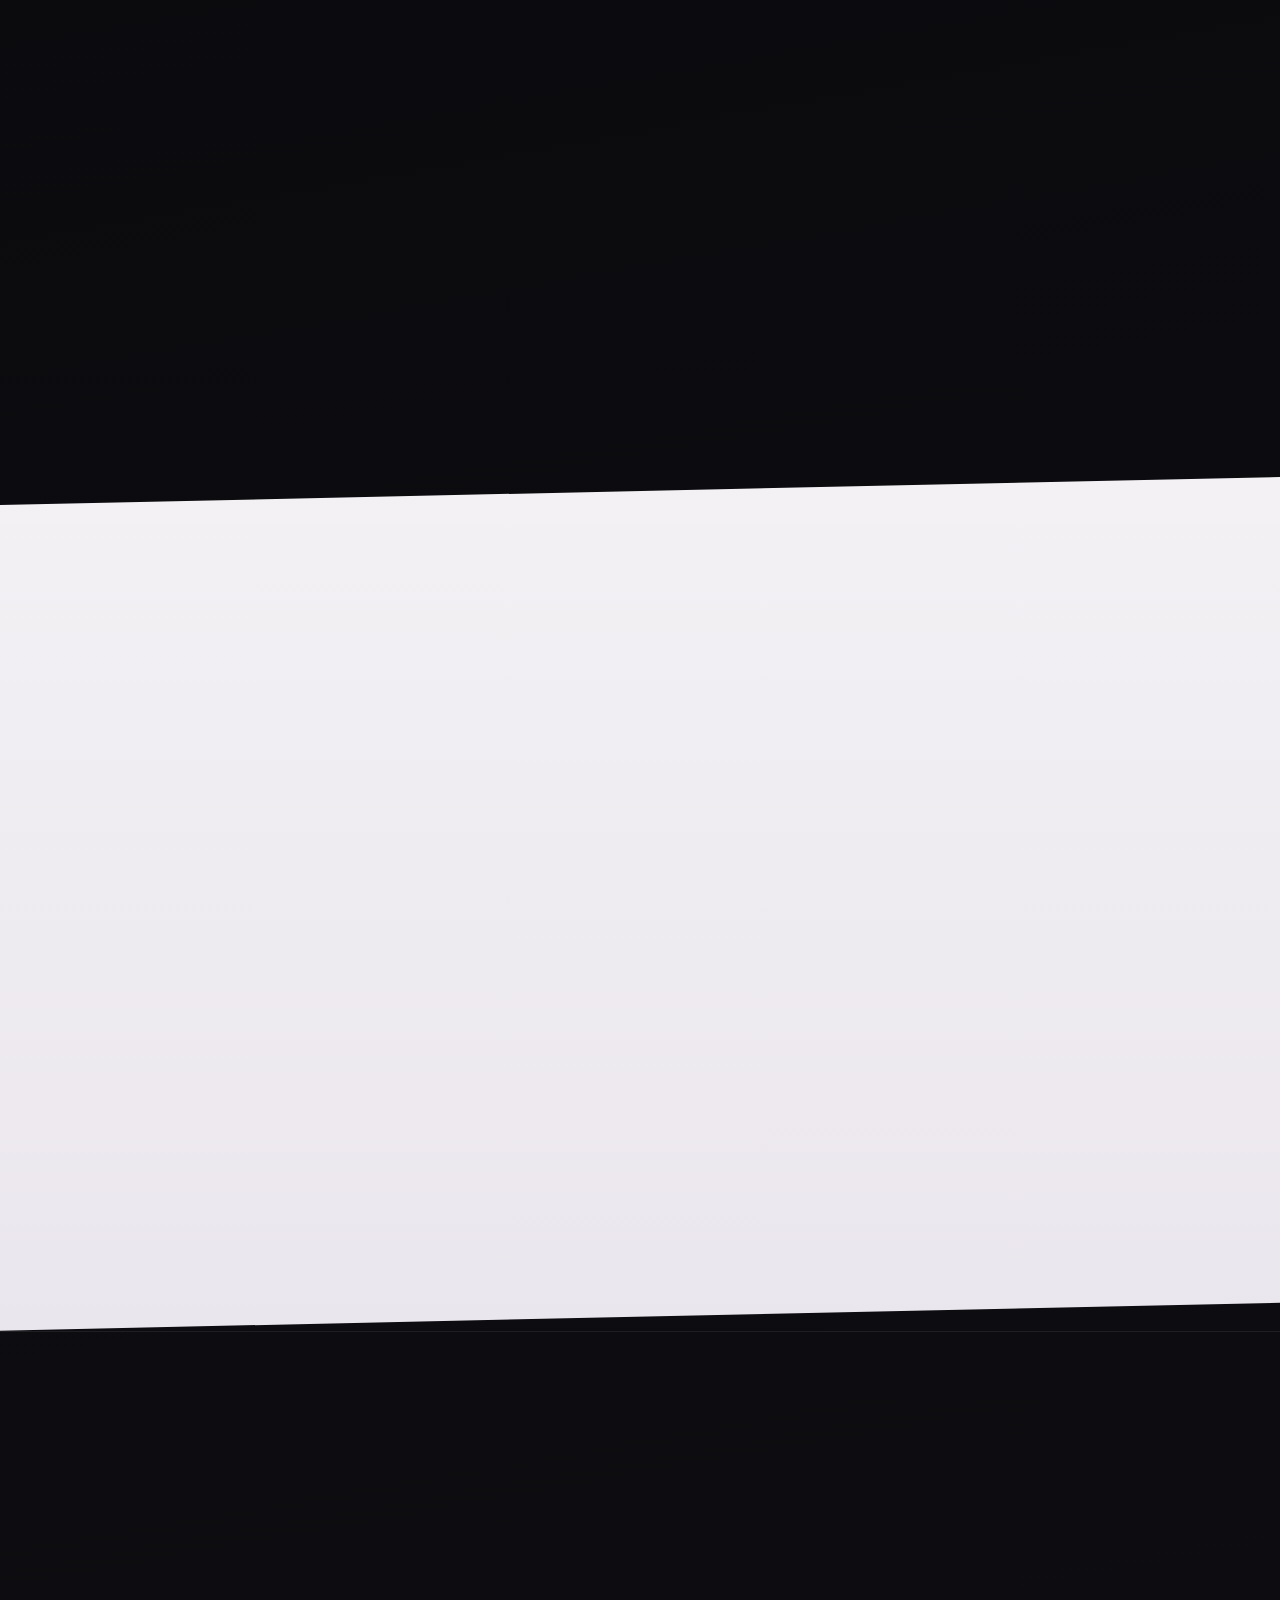
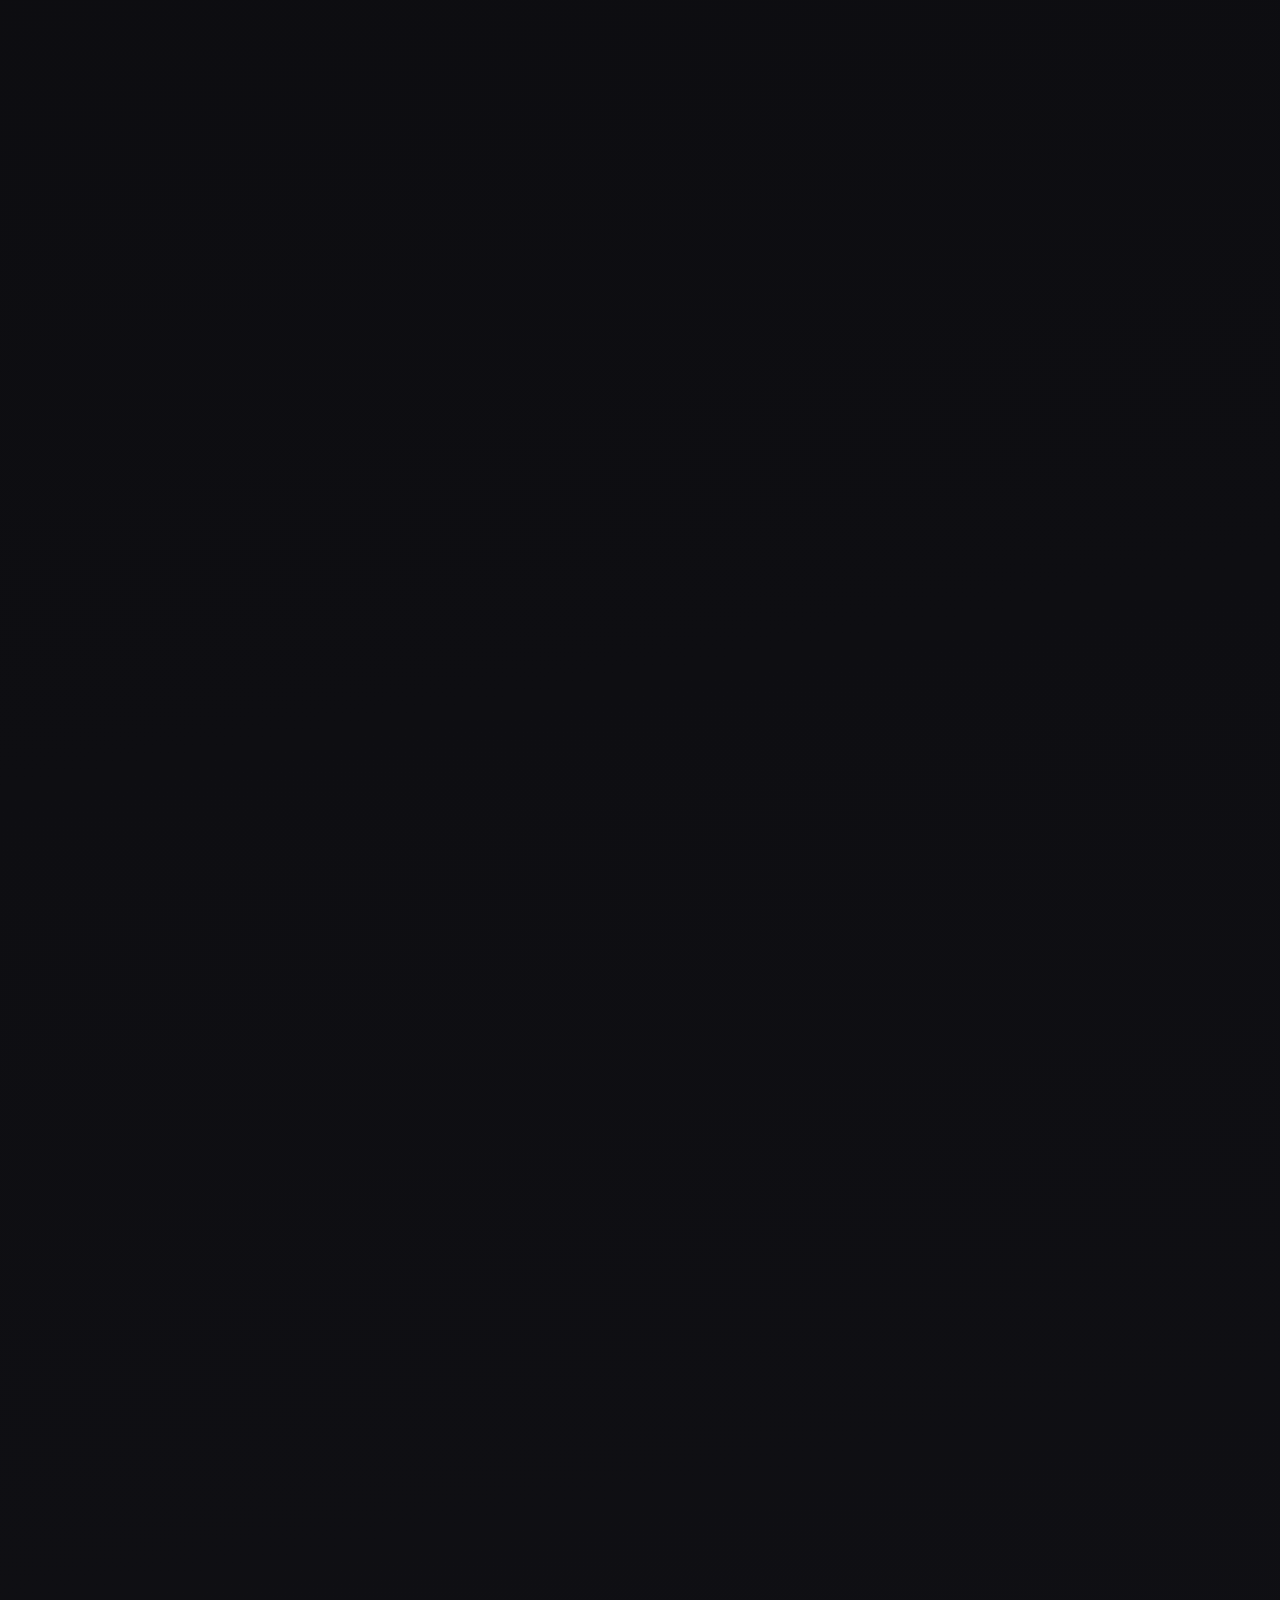
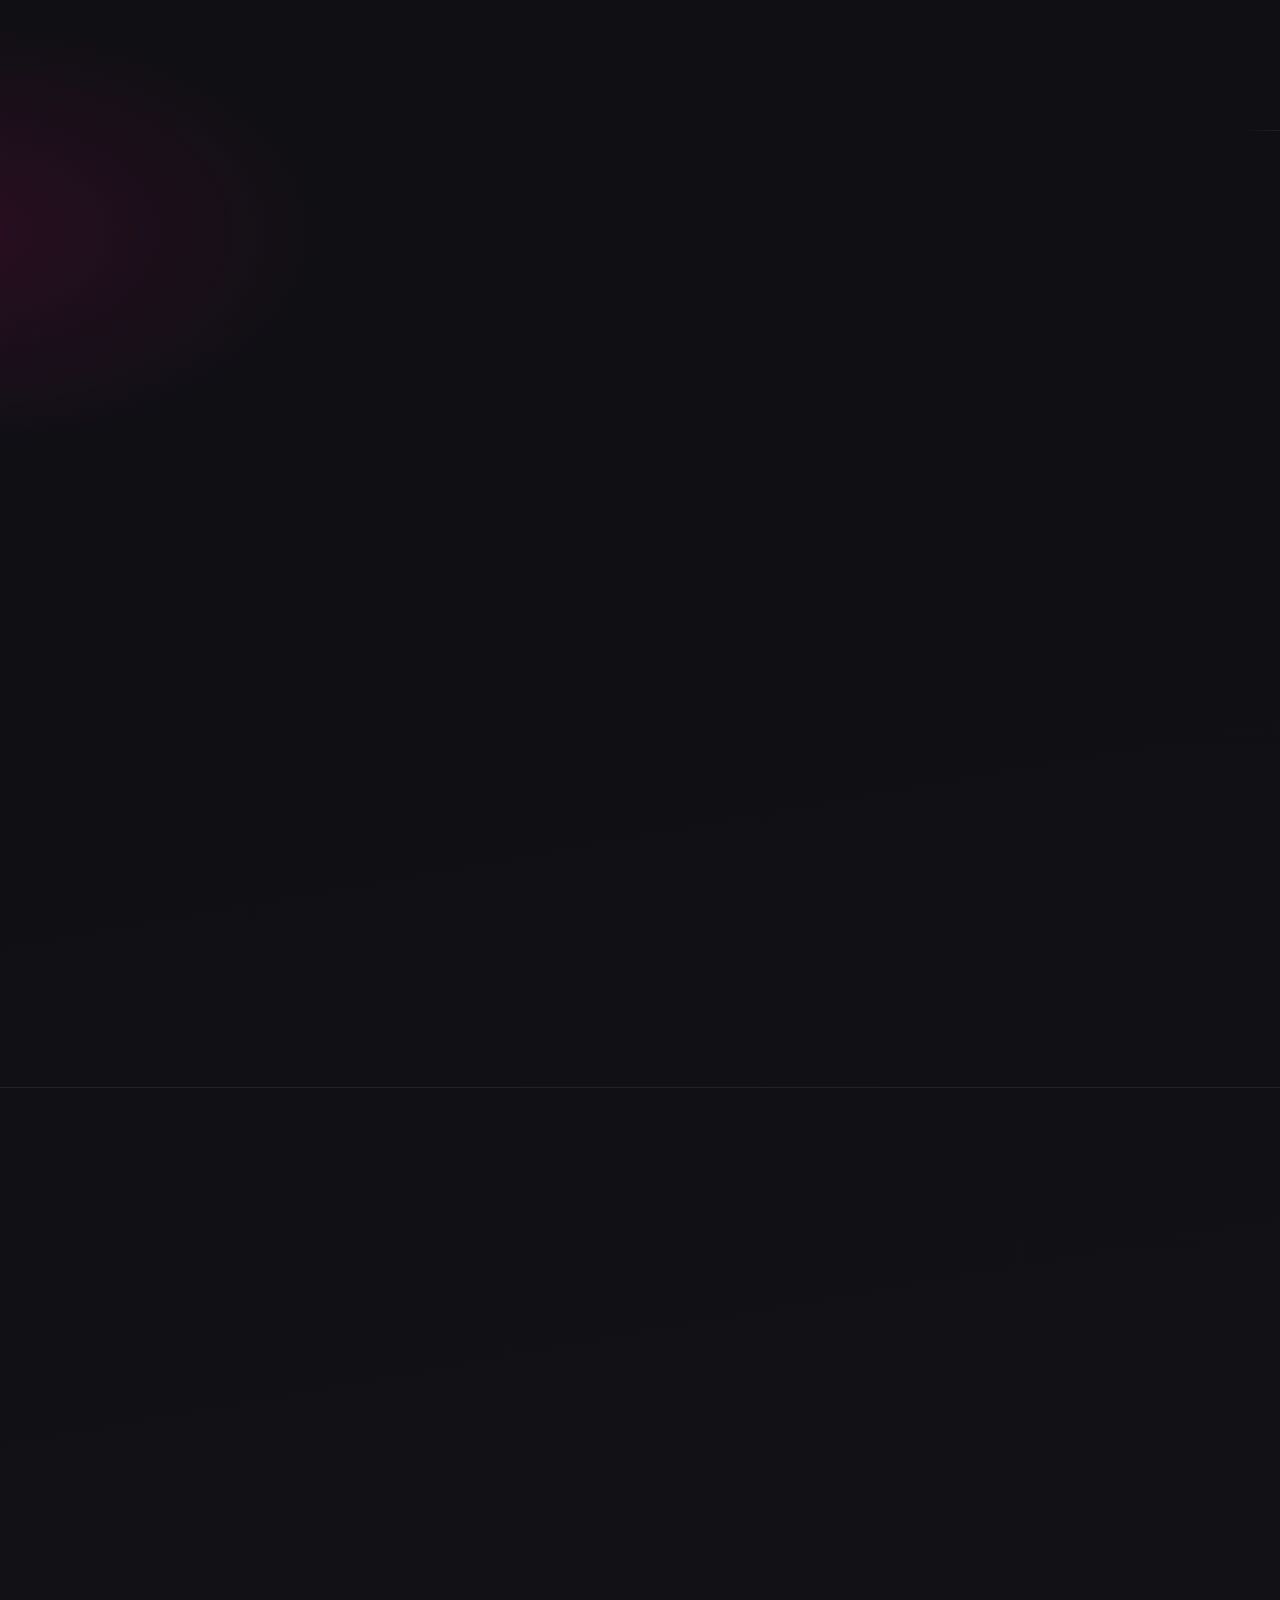
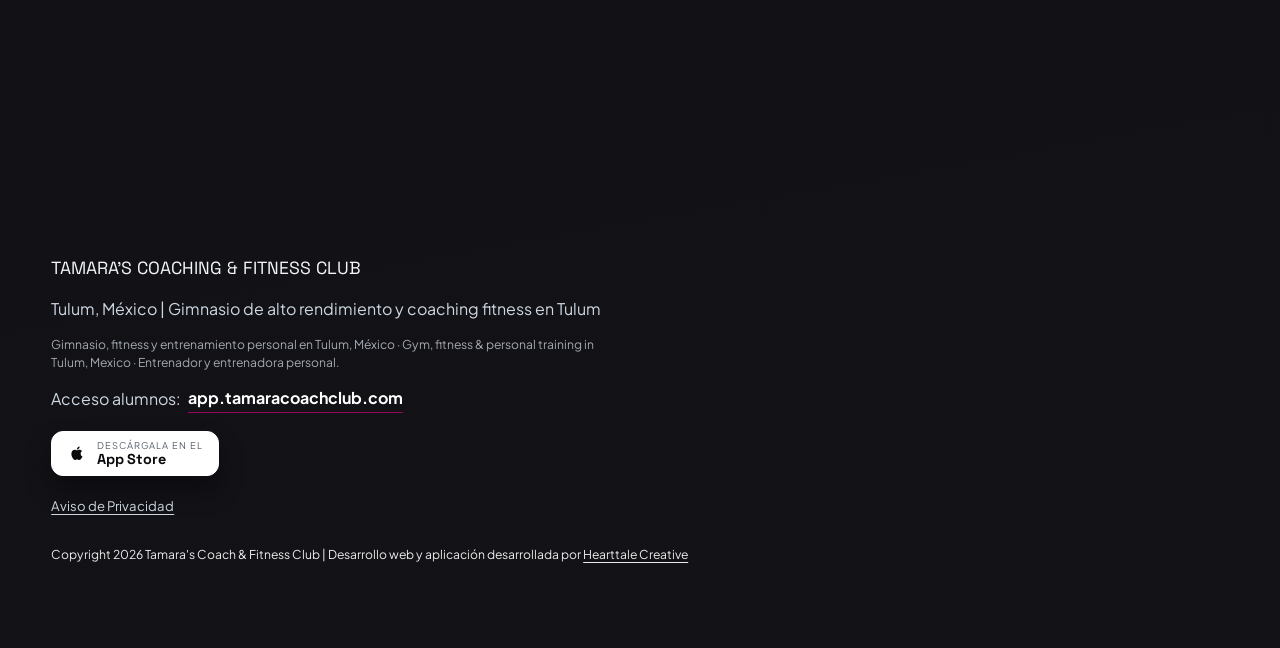
==== commit ab622349: "a11y, ux, perf: full audit pass on the one-page site Accessibility - Add visible keyboard focus ring" ====
--- a/index.html
+++ b/index.html
@@ -45,9 +45,14 @@
   <link rel="preconnect" href="https://fonts.googleapis.com" />
   <link rel="preconnect" href="https://fonts.gstatic.com" crossorigin />
   <link rel="preload" as="image" href="assets/web/DSC04219.webp" fetchpriority="high" />
-  <link
-    href="https://fonts.googleapis.com/css2?family=Plus+Jakarta+Sans:wght@400;600;700;800&family=Space+Grotesk:wght@500;700;800&display=swap"
-    rel="stylesheet" />
+  <link rel="preload" as="style"
+    href="https://fonts.googleapis.com/css2?family=Plus+Jakarta+Sans:wght@400;600;700;800&family=Space+Grotesk:wght@500;700;800&display=swap" />
+  <link rel="stylesheet" media="print" onload="this.media='all';this.onload=null;"
+    href="https://fonts.googleapis.com/css2?family=Plus+Jakarta+Sans:wght@400;600;700;800&family=Space+Grotesk:wght@500;700;800&display=swap" />
+  <noscript>
+    <link rel="stylesheet"
+      href="https://fonts.googleapis.com/css2?family=Plus+Jakarta+Sans:wght@400;600;700;800&family=Space+Grotesk:wght@500;700;800&display=swap" />
+  </noscript>
   <link rel="stylesheet" href="styles.css" />
   <script type="application/ld+json">
   {
@@ -155,7 +160,7 @@
 
   <header class="site-header">
     <a class="brand" href="#inicio" aria-label="Tamara's Coaching & Fitness Club">
-      <img class="brand-logo" src="logo.png" alt="Tamara's Coaching & Fitness Club" fetchpriority="high" decoding="async" />
+      <img class="brand-logo" src="logo.png" alt="Tamara's Coaching & Fitness Club" fetchpriority="high" decoding="async" width="3501" height="777" />
     </a>
     <button class="menu-toggle" aria-expanded="false" aria-controls="menu">Menu</button>
     <nav id="menu" class="menu">
@@ -260,17 +265,17 @@
         </div>
         <div class="grid-3">
           <article class="card">
-            <img class="card-media" src="assets/web/young-fitness-man-studio.webp" alt="Atleta enfocada en entrenamiento de fuerza" loading="lazy" decoding="async" />
+            <img class="card-media" src="assets/web/young-fitness-man-studio.webp" alt="Atleta enfocada en entrenamiento de fuerza" loading="lazy" decoding="async" width="1800" height="1197" />
             <h3>Cultura Mental</h3>
             <p>Disciplina por encima de la motivación. Compromiso sostenido con resultados medibles.</p>
           </article>
           <article class="card">
-            <img class="card-media" src="assets/web/woman-helping-man-gym.webp" alt="Coaching tecnico personalizado en gimnasio" loading="lazy" decoding="async" />
+            <img class="card-media" src="assets/web/woman-helping-man-gym.webp" alt="Coaching técnico personalizado en gimnasio" loading="lazy" decoding="async" width="1800" height="1200" />
             <h3>Programación Personalizada</h3>
             <p>Cada miembro avanza según su objetivo, nivel actual y contexto real.</p>
           </article>
           <article class="card">
-            <img class="card-media" src="assets/web/athletic-blonde-woman-sportswear-doing-exercise-legs-press-machine-gym.webp" alt="Trabajo integral de fuerza en Tamara Club" loading="lazy" decoding="async" />
+            <img class="card-media" src="assets/web/athletic-blonde-woman-sportswear-doing-exercise-legs-press-machine-gym.webp" alt="Trabajo integral de fuerza en Tamara Club" loading="lazy" decoding="async" width="1800" height="1200" />
             <h3>Enfoque Integral</h3>
             <p>Entrenamiento, nutrición y estrategia en un sistema claro y aplicable.</p>
           </article>
@@ -294,10 +299,10 @@
         </div>
         <div class="media-panel" aria-label="Tamara en competencia">
           <div class="tamara-rotator rotator" aria-hidden="true">
-            <img src="assets/web/DSC04191.webp" alt="" class="is-active" loading="eager" decoding="async" />
-            <img src="assets/web/DSC04219.webp" alt="" loading="eager" decoding="async" />
-            <img src="assets/web/DSC04230.webp" alt="" loading="lazy" decoding="async" />
-            <img src="assets/web/DSC04257.webp" alt="" loading="lazy" decoding="async" />
+            <img src="assets/web/DSC04191.webp" alt="" class="is-active" loading="eager" decoding="async" width="1800" height="2700" />
+            <img src="assets/web/DSC04219.webp" alt="" loading="eager" decoding="async" width="1800" height="2700" />
+            <img src="assets/web/DSC04230.webp" alt="" loading="lazy" decoding="async" width="1800" height="2700" />
+            <img src="assets/web/DSC04257.webp" alt="" loading="lazy" decoding="async" width="1800" height="2700" />
           </div>
         </div>
       </div>
@@ -337,11 +342,37 @@
         </div>
         <p class="lead">El espacio del club está pensado para entrenar con foco: equipamiento funcional, sesiones guiadas y una cultura donde cada persona entrena en serio sin importar su nivel de inicio.</p>
         <div class="gym-visual-grid">
-          <figure class="gym-shot gym-shot-wide"><img src="assets/web/young-man-sportswear-exercise-class-gym.webp" alt="Entrenamiento grupal en Tamara Club" loading="lazy" decoding="async" /></figure>
-          <figure class="gym-shot"><img src="assets/web/medium-shot-woman-holding-weight.webp" alt="Atleta entrenando con pesas" loading="lazy" decoding="async" /></figure>
-          <figure class="gym-shot"><img src="assets/web/sporty-beautiful-female-showing-her-well-trained-body.webp" alt="Entrenamiento de fuerza en gimnasio" loading="lazy" decoding="async" /></figure>
-          <figure class="gym-shot"><img src="assets/web/cropped-photo-athletic-man-keeping-dumbbells.webp" alt="Trabajo de fuerza con mancuernas" loading="lazy" decoding="async" /></figure>
-          <figure class="gym-shot"><img src="assets/web/woman-helping-man-gym.webp" alt="Acompanamiento tecnico en entrenamiento" loading="lazy" decoding="async" /></figure>
+          <figure class="gym-shot gym-shot-wide"><img src="assets/web/young-man-sportswear-exercise-class-gym.webp" alt="Entrenamiento grupal en Tamara Club" loading="lazy" decoding="async" width="1800" height="1201" /></figure>
+          <figure class="gym-shot"><img src="assets/web/medium-shot-woman-holding-weight.webp" alt="Atleta entrenando con pesas" loading="lazy" decoding="async" width="1800" height="2696" /></figure>
+          <figure class="gym-shot"><img src="assets/web/sporty-beautiful-female-showing-her-well-trained-body.webp" alt="Entrenamiento de fuerza en gimnasio" loading="lazy" decoding="async" width="1800" height="2698" /></figure>
+          <figure class="gym-shot"><img src="assets/web/cropped-photo-athletic-man-keeping-dumbbells.webp" alt="Trabajo de fuerza con mancuernas" loading="lazy" decoding="async" width="1800" height="2303" /></figure>
+          <figure class="gym-shot"><img src="assets/web/woman-helping-man-gym.webp" alt="Acompañamiento técnico en entrenamiento" loading="lazy" decoding="async" width="1800" height="1200" /></figure>
+        </div>
+      </div>
+    </section>
+
+<section id="comunidad" class="section reveal bg-light-section diagonal-both">
+      <div class="bg-giant-text" aria-hidden="true">EQUIPO</div>
+      <div class="container content-layer">
+        <div class="section-header">
+          <p class="eyebrow">Comunidad</p>
+          <h2>Respeto. Constancia. Carácter.</h2>
+        </div>
+        <p class="lead">
+          El valor central es el respeto: por el cuerpo, por el proceso y por la palabra.
+        </p>
+      </div>
+    </section>
+
+    <section class="section section-emotional reveal diagonal-both">
+      <div class="bg-giant-text" aria-hidden="true">FUERZA</div>
+      <div class="container content-layer">
+        <div class="floating-card floating-card-contrast">
+          <h2>Si alguna vez sentiste que no podías</h2>
+          <p class="lead">
+            Muchos llegan después de abandonar procesos, perder confianza o no lograr constancia. Aquí
+            no se juzga. Se estructura. Se acompaña. Se construye.
+          </p>
         </div>
       </div>
     </section>
@@ -414,7 +445,7 @@
         </div>
         <div class="app-box online-box">
           <figure class="online-media">
-            <img src="assets/web/young-beautiful-sportive-girl-listening-music-dark-wall.webp" alt="Entrenamiento online guiado" loading="lazy" />
+            <img src="assets/web/young-beautiful-sportive-girl-listening-music-dark-wall.webp" alt="Entrenamiento online guiado" loading="lazy" width="1800" height="1200" />
           </figure>
           <div class="online-content">
             <p class="online-note">Control de clases, seguimiento de progreso y ajustes semanales en una experiencia online clara y personalizada.</p>
@@ -471,32 +502,6 @@
       </div>
     </section>
 
-    <section id="comunidad" class="section reveal bg-light-section diagonal-both">
-      <div class="bg-giant-text" aria-hidden="true">EQUIPO</div>
-      <div class="container content-layer">
-        <div class="section-header">
-          <p class="eyebrow">Comunidad</p>
-          <h2>Respeto. Constancia. Carácter.</h2>
-        </div>
-        <p class="lead">
-          El valor central es el respeto: por el cuerpo, por el proceso y por la palabra.
-        </p>
-      </div>
-    </section>
-
-    <section class="section section-emotional reveal diagonal-both">
-      <div class="bg-giant-text" aria-hidden="true">FUERZA</div>
-      <div class="container content-layer">
-        <div class="floating-card floating-card-contrast">
-          <h2>Si alguna vez sentiste que no podías</h2>
-          <p class="lead">
-            Muchos llegan después de abandonar procesos, perder confianza o no lograr constancia. Aquí
-            no se juzga. Se estructura. Se acompaña. Se construye.
-          </p>
-        </div>
-      </div>
-    </section>
-
     <section id="faq" class="section reveal diagonal-both">
       <div class="bg-giant-text" aria-hidden="true">DUDAS</div>
       <div class="container content-layer">
@@ -530,7 +535,7 @@
       <div class="container content-layer">
         <div class="urgency-banner">
           <p class="eyebrow">Cupos</p>
-          <h3>Aperturas limitadas por horario</h3>
+          <p class="urgency-title">Aperturas limitadas por horario</p>
           <p class="urgency-text">Trabajamos con grupos reducidos para mantener acompañamiento real. Si quieres entrenar con seguimiento directo, te recomendamos agendar tu lugar cuanto antes.</p>
           <div class="urgency-tags">
             <span>Grupos máximo 5 personas</span>
@@ -556,9 +561,9 @@
             </div>
           </div>
           <form class="form" action="#" method="post" id="lead-form">
-            <label>Nombre<input type="text" name="nombre" required /></label>
-            <label>WhatsApp<input type="tel" name="telefono" required /></label>
-            <label>Correo<input type="email" name="correo" /></label>
+            <label>Nombre<input type="text" name="nombre" autocomplete="name" enterkeyhint="next" required /></label>
+            <label>WhatsApp<input type="tel" name="telefono" autocomplete="tel" inputmode="tel" enterkeyhint="next" required /></label>
+            <label>Correo<input type="email" name="correo" autocomplete="email" inputmode="email" spellcheck="false" /></label>
             <label>Objetivo principal
               <select name="objetivo" required>
                 <option value="">Selecciona una opción</option>
@@ -568,7 +573,7 @@
                 <option>Recomposición corporal</option>
               </select>
             </label>
-            <label class="field-message">Mensaje (opcional)<textarea name="mensaje" rows="3" placeholder="Cuentanos brevemente tu situacion actual"></textarea></label>
+            <label class="field-message">Mensaje (opcional)<textarea name="mensaje" rows="3" placeholder="Cuéntanos brevemente tu situación actual"></textarea></label>
             <button class="btn btn-primary" type="submit">Enviar por WhatsApp</button>
             <p class="form-note">Al enviar, abriremos WhatsApp con tu mensaje listo para contactar al club.</p>
           </form>
@@ -593,7 +598,7 @@
             <a class="btn btn-ghost" href="https://maps.app.goo.gl/nExt3WbL4Zu5REWo6" target="_blank" rel="noopener noreferrer">Abrir en Google Maps</a>
           </div>
         </div>
-        <div class="map-embed" aria-label="Ubicacion del gimnasio en Google Maps">
+        <div class="map-embed" aria-label="Ubicación del gimnasio en Google Maps">
           <iframe src="https://www.google.com/maps/embed?pb=!1m18!1m12!1m3!1d982.663782407074!2d-87.46495466975897!3d20.196959863974577!2m3!1f0!2f0!3f0!3m2!1i1024!2i768!4f13.1!3m3!1m2!1s0x8f4fd778ae39bdbb%3A0xf6667fd9e2aab5c1!2sRIO%20TULUM!5e0!3m2!1ses!2smx!4v1772487607618!5m2!1ses!2smx" width="600" height="450" style="border:0;" allowfullscreen="" loading="lazy" title="Mapa de ubicación de Tamara's Coach & Fitness Club en Tulum" referrerpolicy="no-referrer-when-downgrade"></iframe>
         </div>
       </div>
--- a/styles.css
+++ b/styles.css
@@ -1170,8 +1170,15 @@
   box-shadow: var(--shadow-md);
 }
 
-.urgency-banner h3 {
+.urgency-banner .urgency-title {
   margin-bottom: 0.6rem;
+  font-family: "Space Grotesk", sans-serif;
+  font-size: clamp(1.25rem, 2.2vw, 1.8rem);
+  font-weight: 700;
+  line-height: 0.95;
+  letter-spacing: -0.04em;
+  text-transform: uppercase;
+  color: #fff;
 }
 
 .urgency-banner p {
@@ -2526,3 +2533,145 @@
 .btn-ghost.btn-app .btn-app-icon svg {
   fill: var(--accent-2);
 }
+
+/* ============ Audit pass: focus, targets, tablet rhythm ============ */
+
+/* WCAG 2.4.7 — visible keyboard focus everywhere (mouse clicks unaffected) */
+:focus-visible {
+  outline: 2px solid var(--accent-2);
+  outline-offset: 3px;
+  border-radius: 6px;
+}
+
+.btn:focus-visible,
+.store-cta:focus-visible,
+.whatsapp-fab:focus-visible,
+.menu a:focus-visible,
+.lang-btn:focus-visible,
+.plan-card-btn:focus-visible {
+  outline: 2px solid #fff;
+  outline-offset: 3px;
+}
+
+.bg-light-section :focus-visible {
+  outline-color: #9a155f;
+}
+
+/* WCAG 2.2 AA (2.5.8) — minimum 24px interactive targets */
+.lang-btn {
+  min-height: 26px;
+  min-width: 34px;
+  padding: 0.35rem 0.55rem;
+}
+
+.footer-legal-link,
+.copyright-text a {
+  display: inline-block;
+  padding: 0.25rem 0;
+}
+
+/* Tablet gap fix: 620–860px kept collapsing card grids to a single column */
+@media (min-width: 620px) and (max-width: 860px) {
+  .grid-3,
+  .gym-visual-grid,
+  .audience-grid,
+  .awards-stats {
+    grid-template-columns: repeat(2, minmax(0, 1fr));
+  }
+
+  .gym-shot-wide {
+    grid-column: span 2;
+  }
+
+  .audience-grid > *:nth-child(3) {
+    grid-column: span 2;
+  }
+
+  .form {
+    grid-template-columns: repeat(2, minmax(0, 1fr));
+  }
+}
+
+/* Image inside the online box was overflowing its figure at tablet widths */
+.online-media {
+  overflow: hidden;
+}
+
+/* Scroll-spy state for one-page navigation */
+.menu .nav-link[aria-current="true"] {
+  color: #fff;
+  background: rgba(240, 0, 140, 0.18);
+}
+
+@media (min-width: 861px) {
+  .menu .nav-link {
+    position: relative;
+  }
+
+  .menu .nav-link[aria-current="true"]::after {
+    content: "";
+    position: absolute;
+    left: 0.55rem;
+    right: 0.55rem;
+    bottom: 0.08rem;
+    height: 2px;
+    border-radius: 999px;
+    background: var(--accent-2);
+  }
+}
+
+/* Focus ring must beat the component-level `outline: none` declarations */
+a:focus-visible,
+button:focus-visible,
+summary:focus-visible,
+[tabindex]:focus-visible,
+.form input:focus-visible,
+.form select:focus-visible,
+.form textarea:focus-visible,
+.faq-list summary:focus-visible,
+.footer-legal-link:focus-visible,
+.copyright-text a:focus-visible,
+.hero-app-chip:focus-visible,
+.footer-app-link:focus-visible,
+.header-ig:focus-visible,
+.menu-toggle:focus-visible {
+  outline: 2px solid var(--accent-2);
+  outline-offset: 3px;
+}
+
+.form input:focus-visible,
+.form select:focus-visible,
+.form textarea:focus-visible {
+  outline-offset: 1px;
+}
+
+.btn:focus-visible,
+.store-cta:focus-visible,
+.whatsapp-fab:focus-visible,
+.menu a:focus-visible,
+.lang-btn:focus-visible,
+.skip-link:focus-visible {
+  outline: 2px solid #ffffff;
+  outline-offset: 3px;
+}
+
+.bg-light-section a:focus-visible,
+.bg-light-section button:focus-visible,
+.bg-light-section summary:focus-visible {
+  outline-color: #9a155f;
+}
+
+@media (prefers-reduced-motion: reduce) {
+  html.js-enabled .reveal .app-shot,
+  html.js-enabled .reveal .media-panel img,
+  html.js-enabled .reveal .awards-media img,
+  html.js-enabled .reveal .online-media img,
+  html.js-enabled .reveal .app-preview-media img {
+    opacity: 1;
+    transform: none;
+  }
+
+  .scroll-progress span {
+    transition: none;
+  }
+}
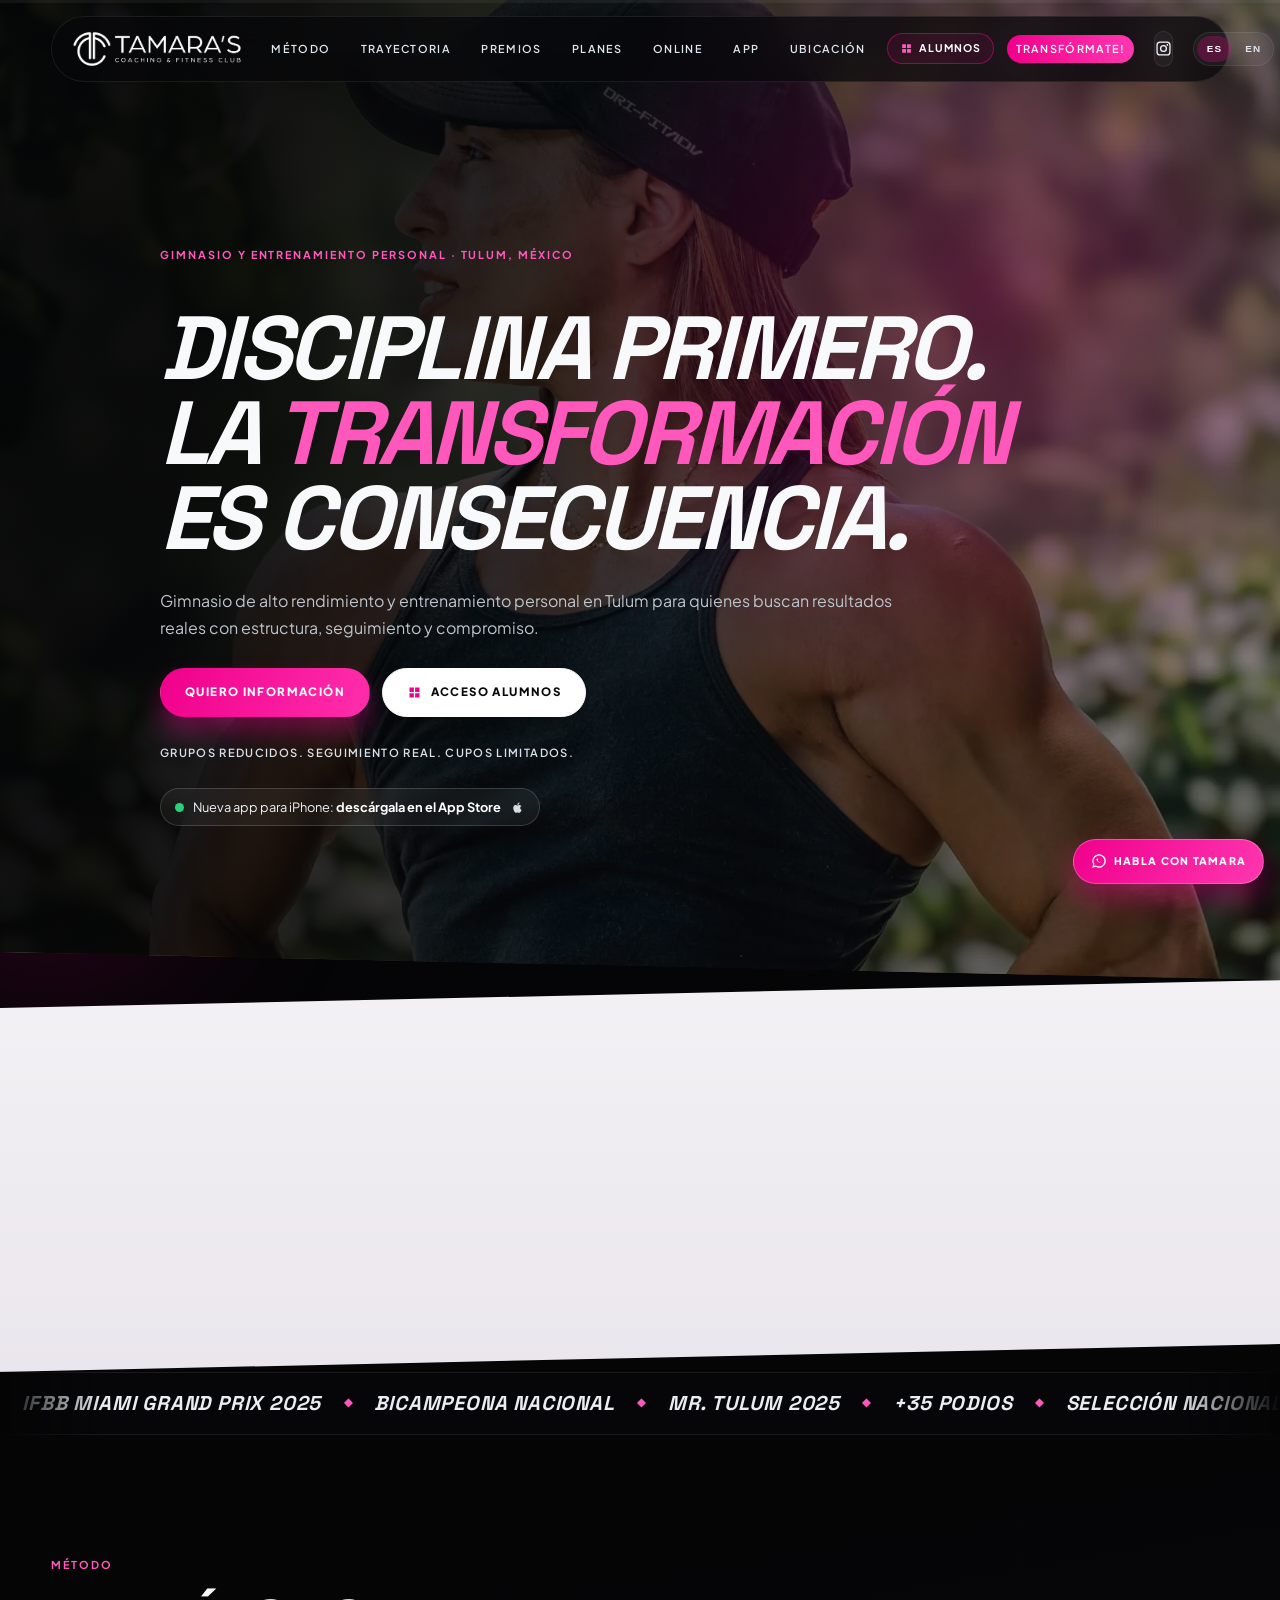
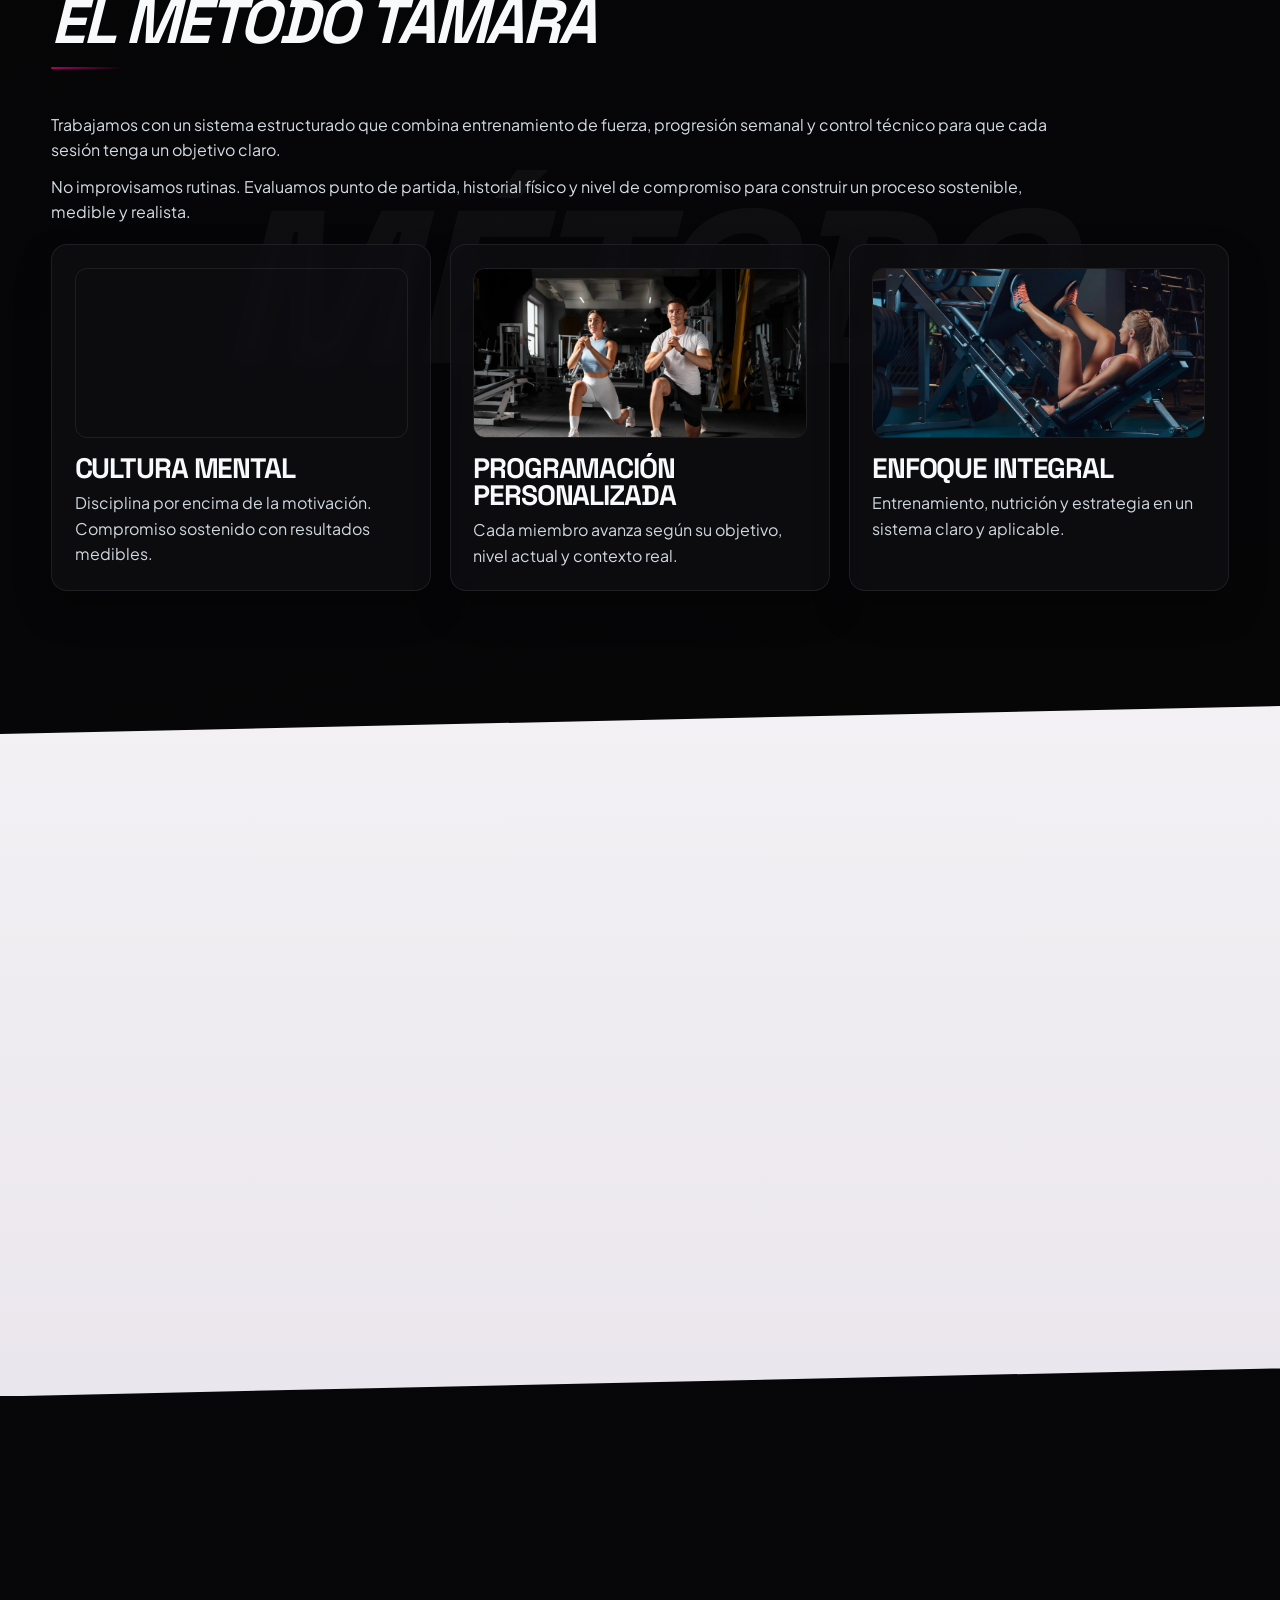
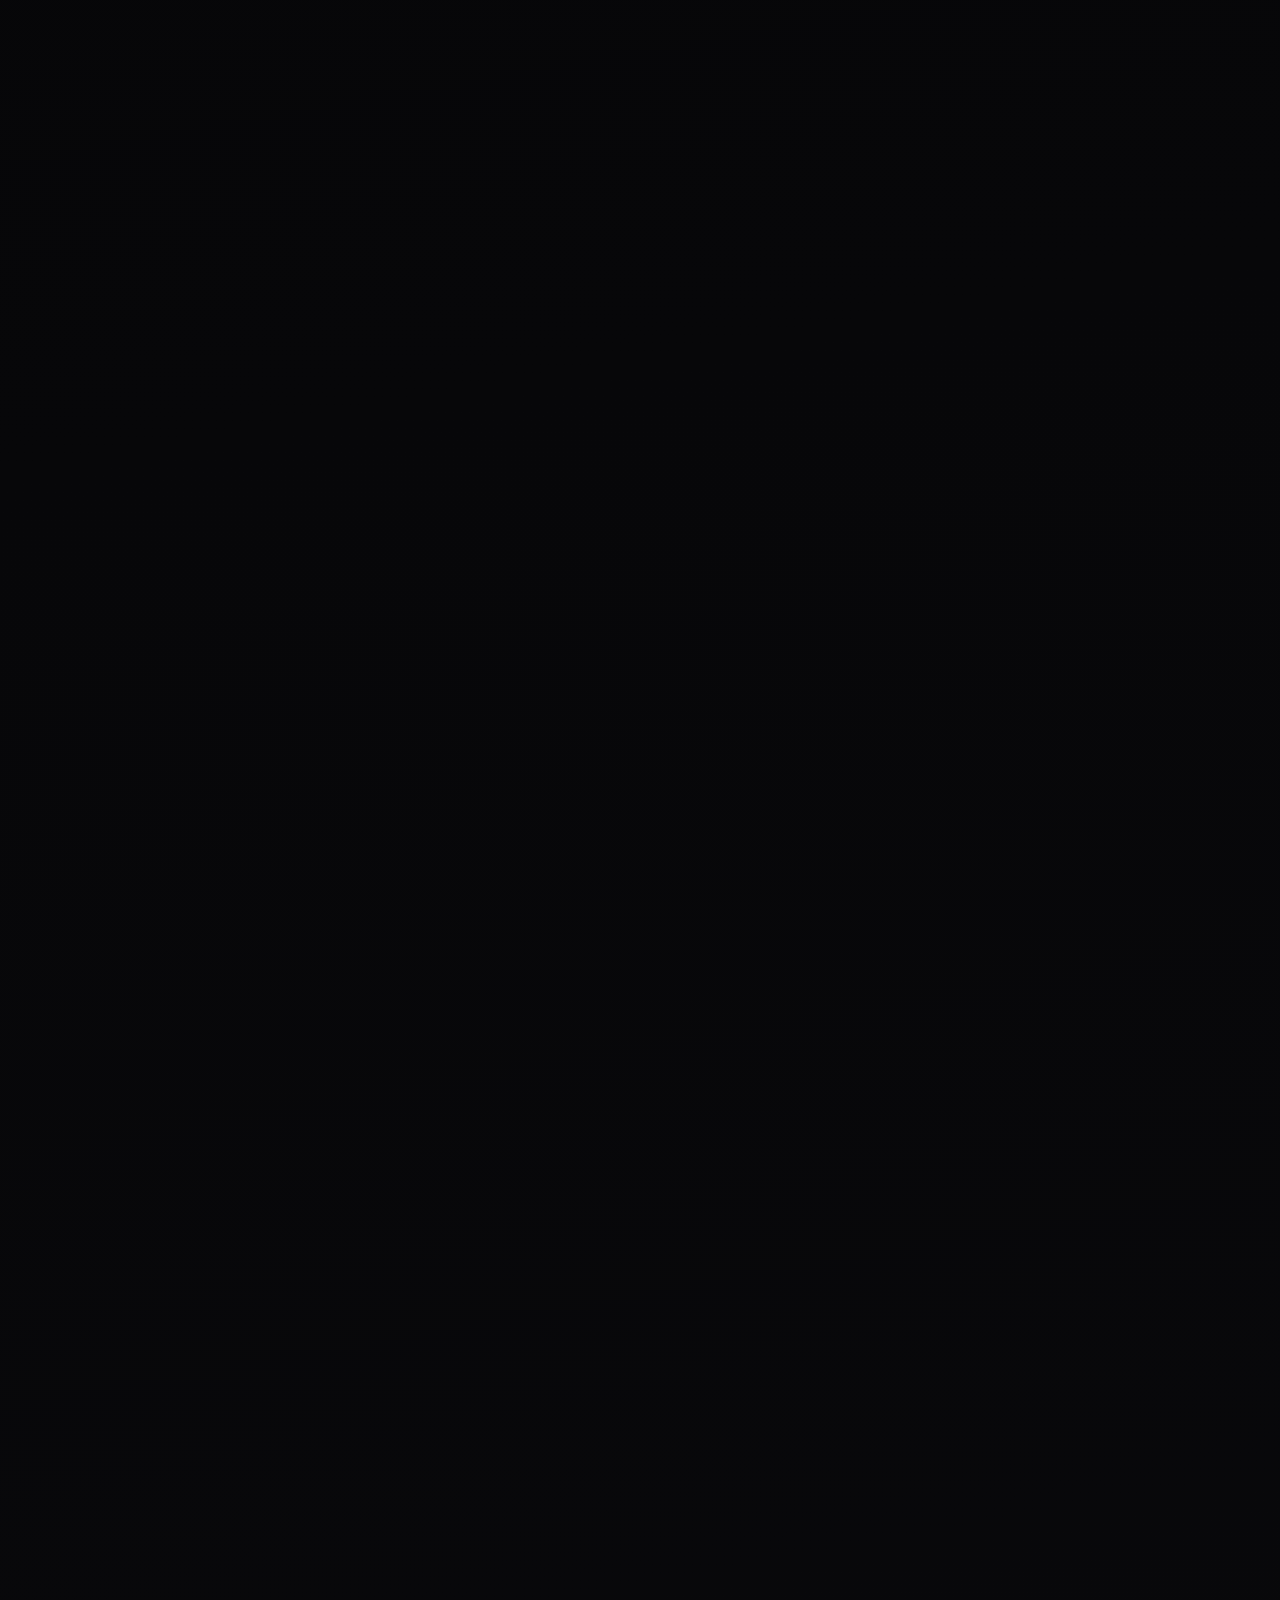
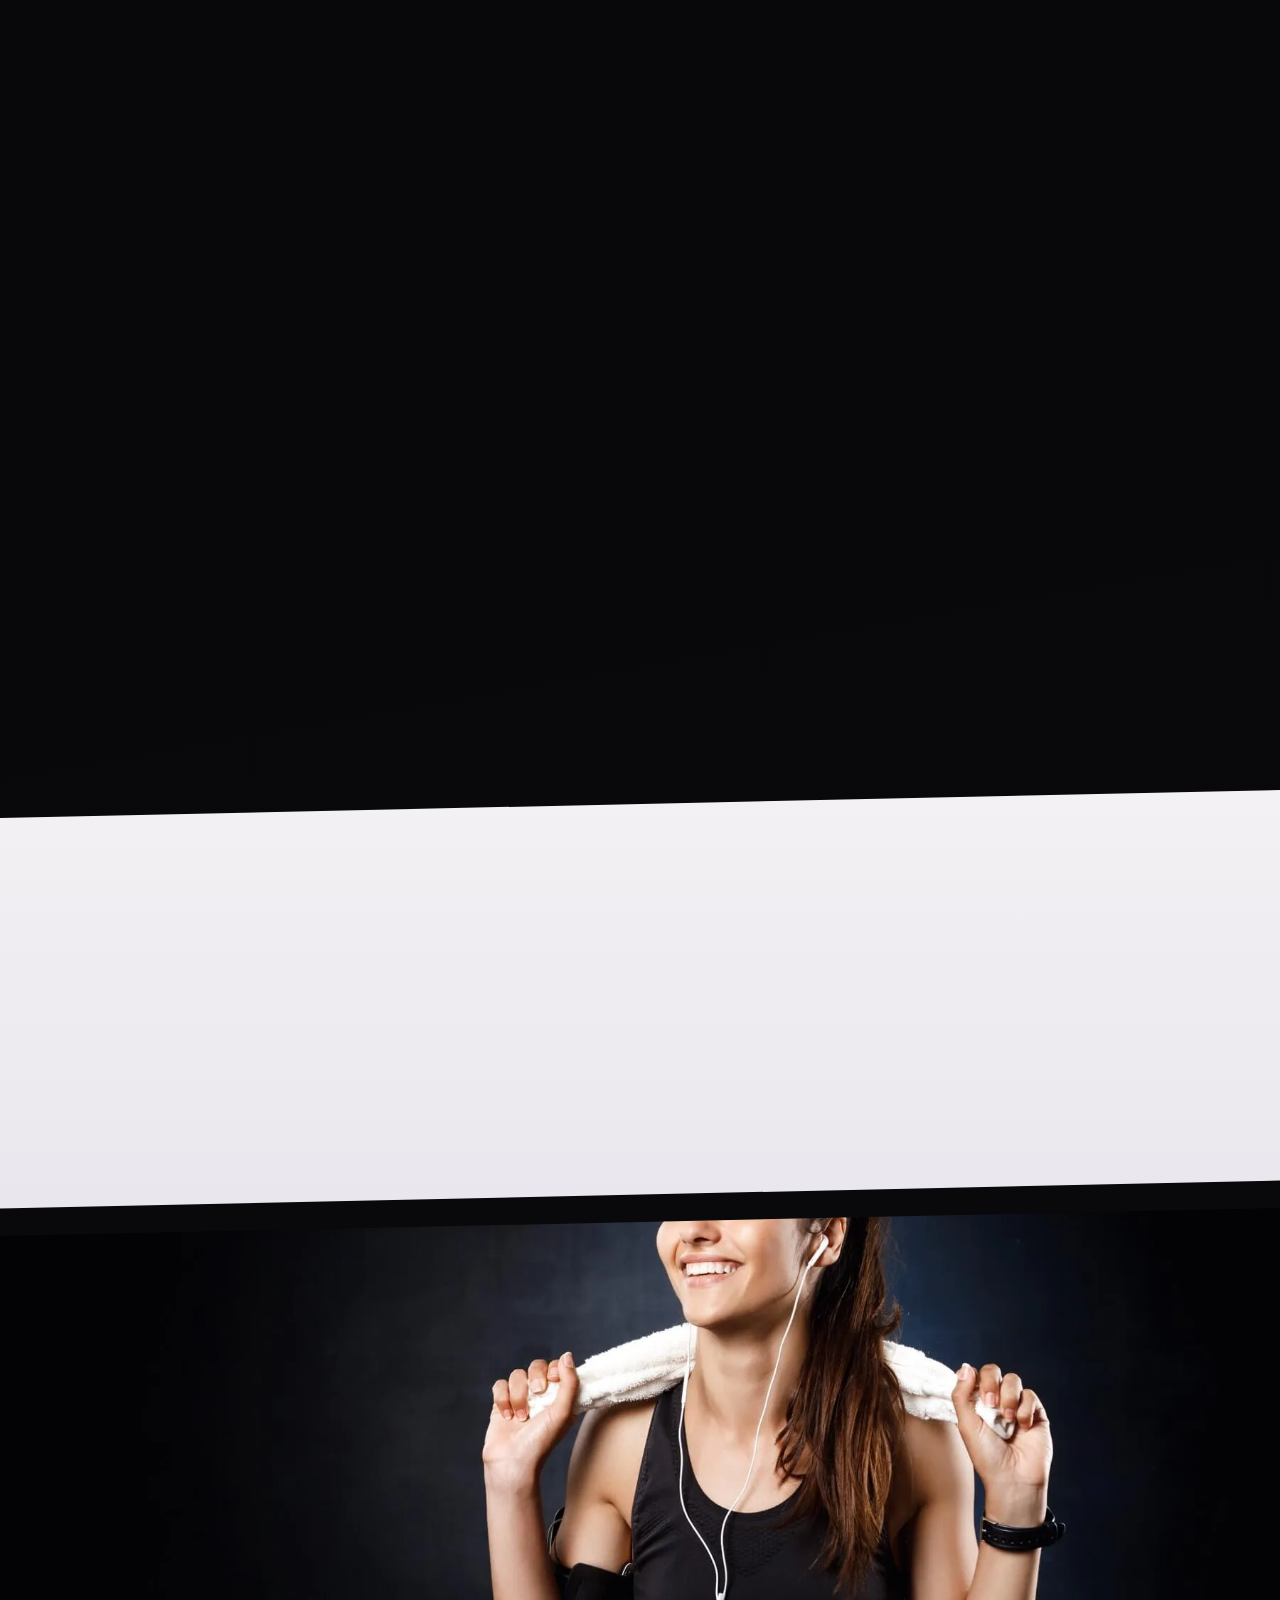
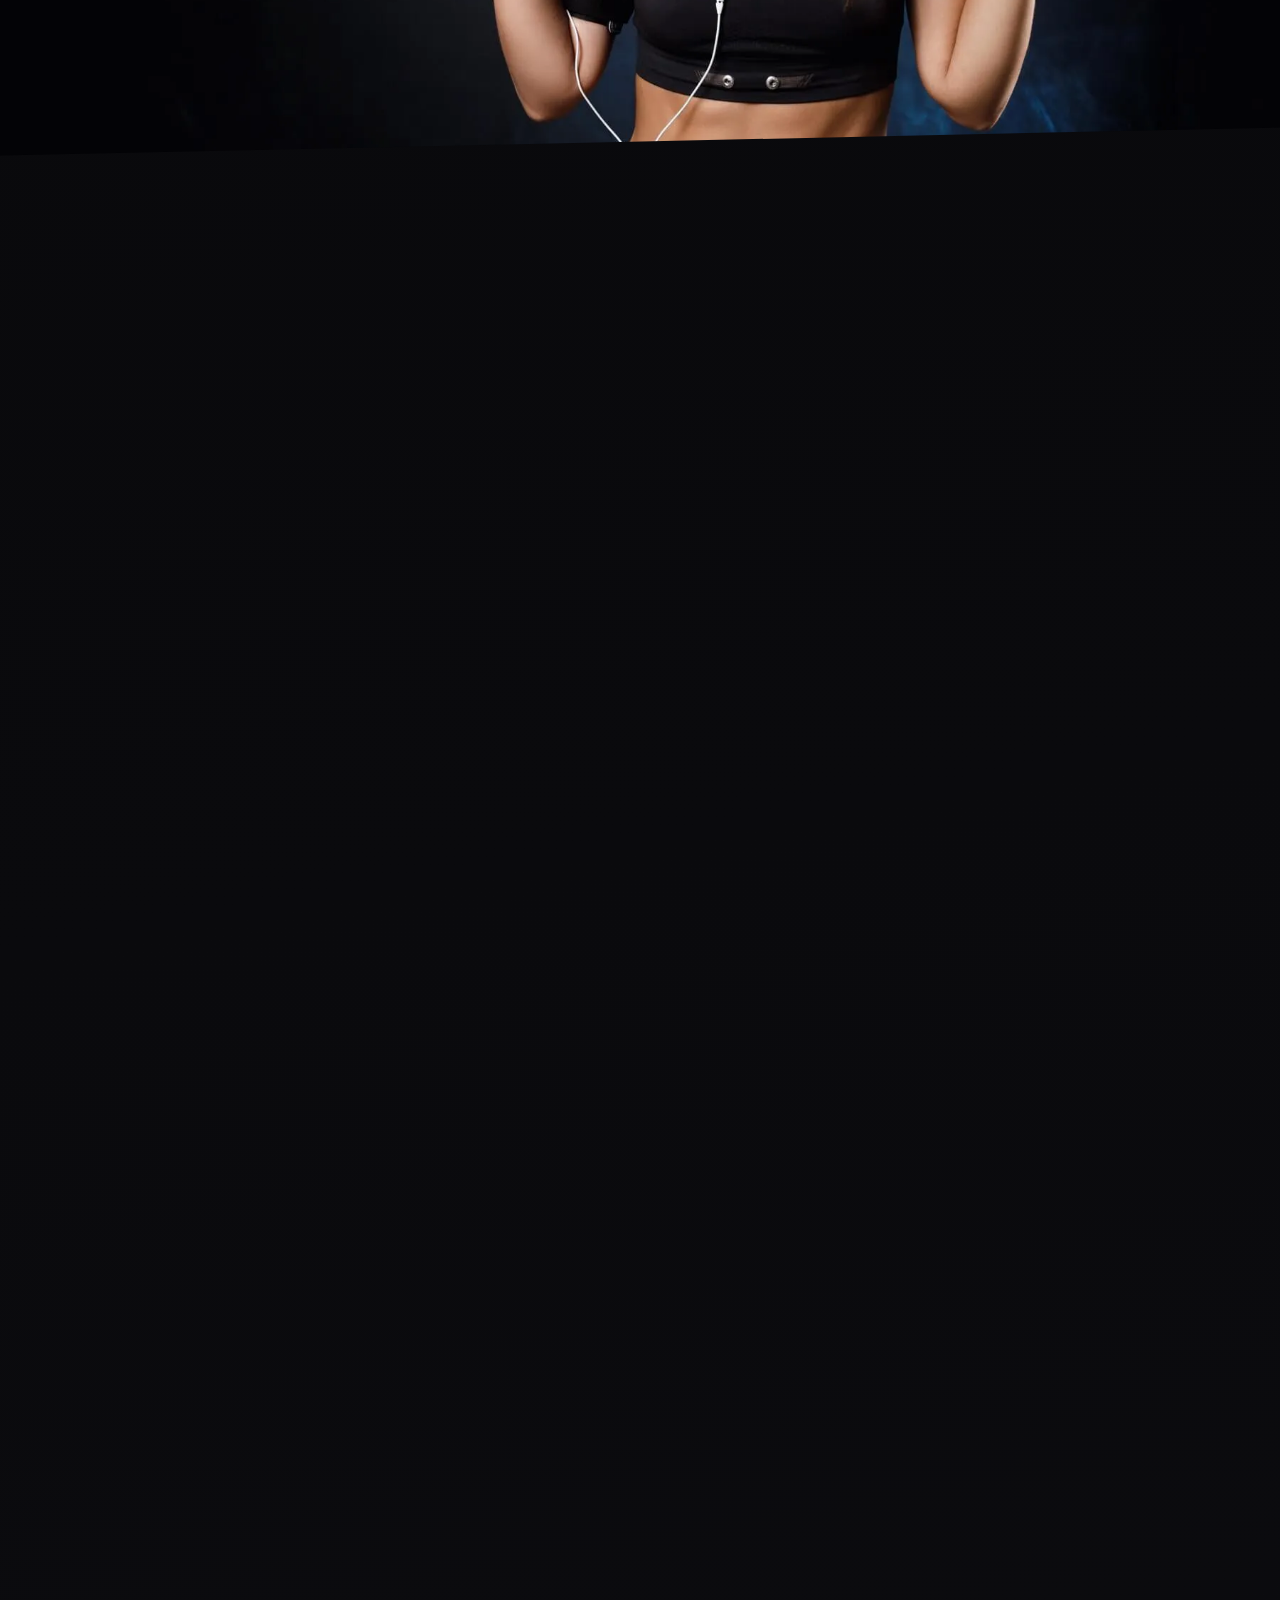
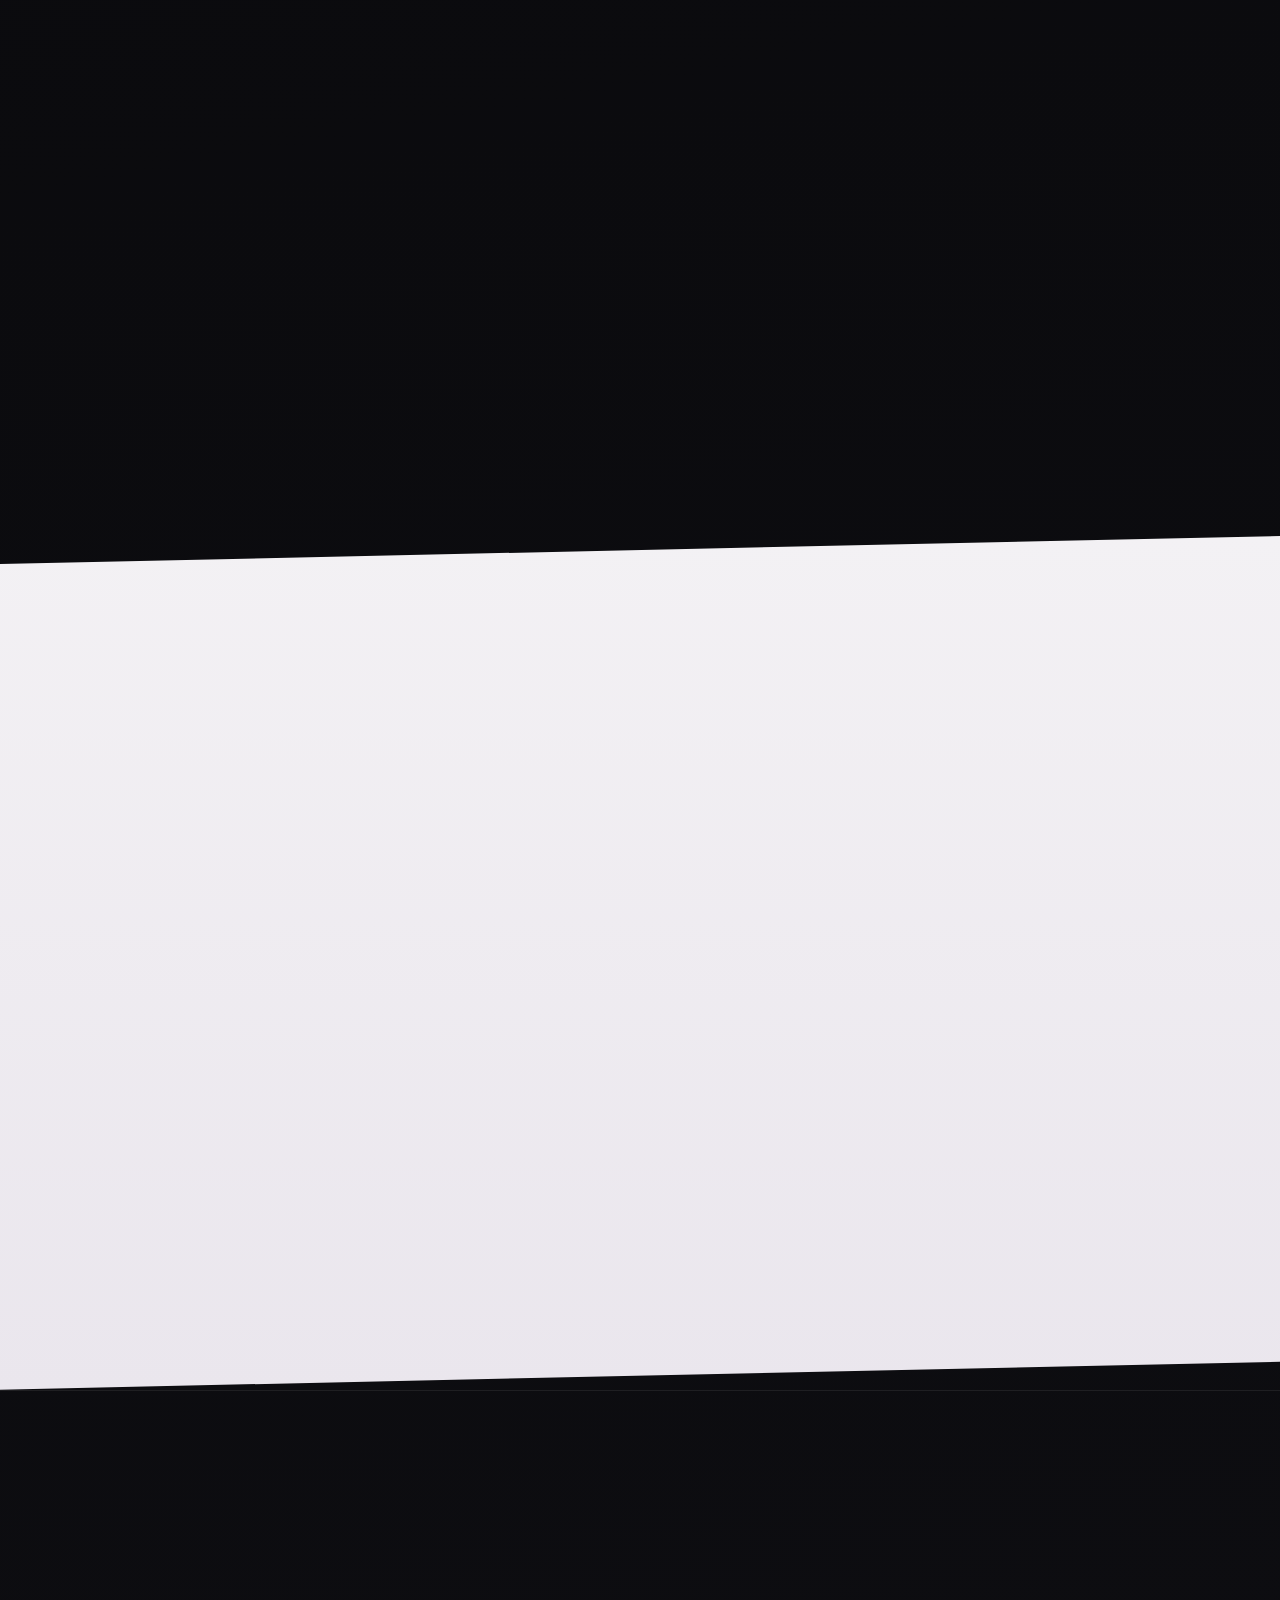
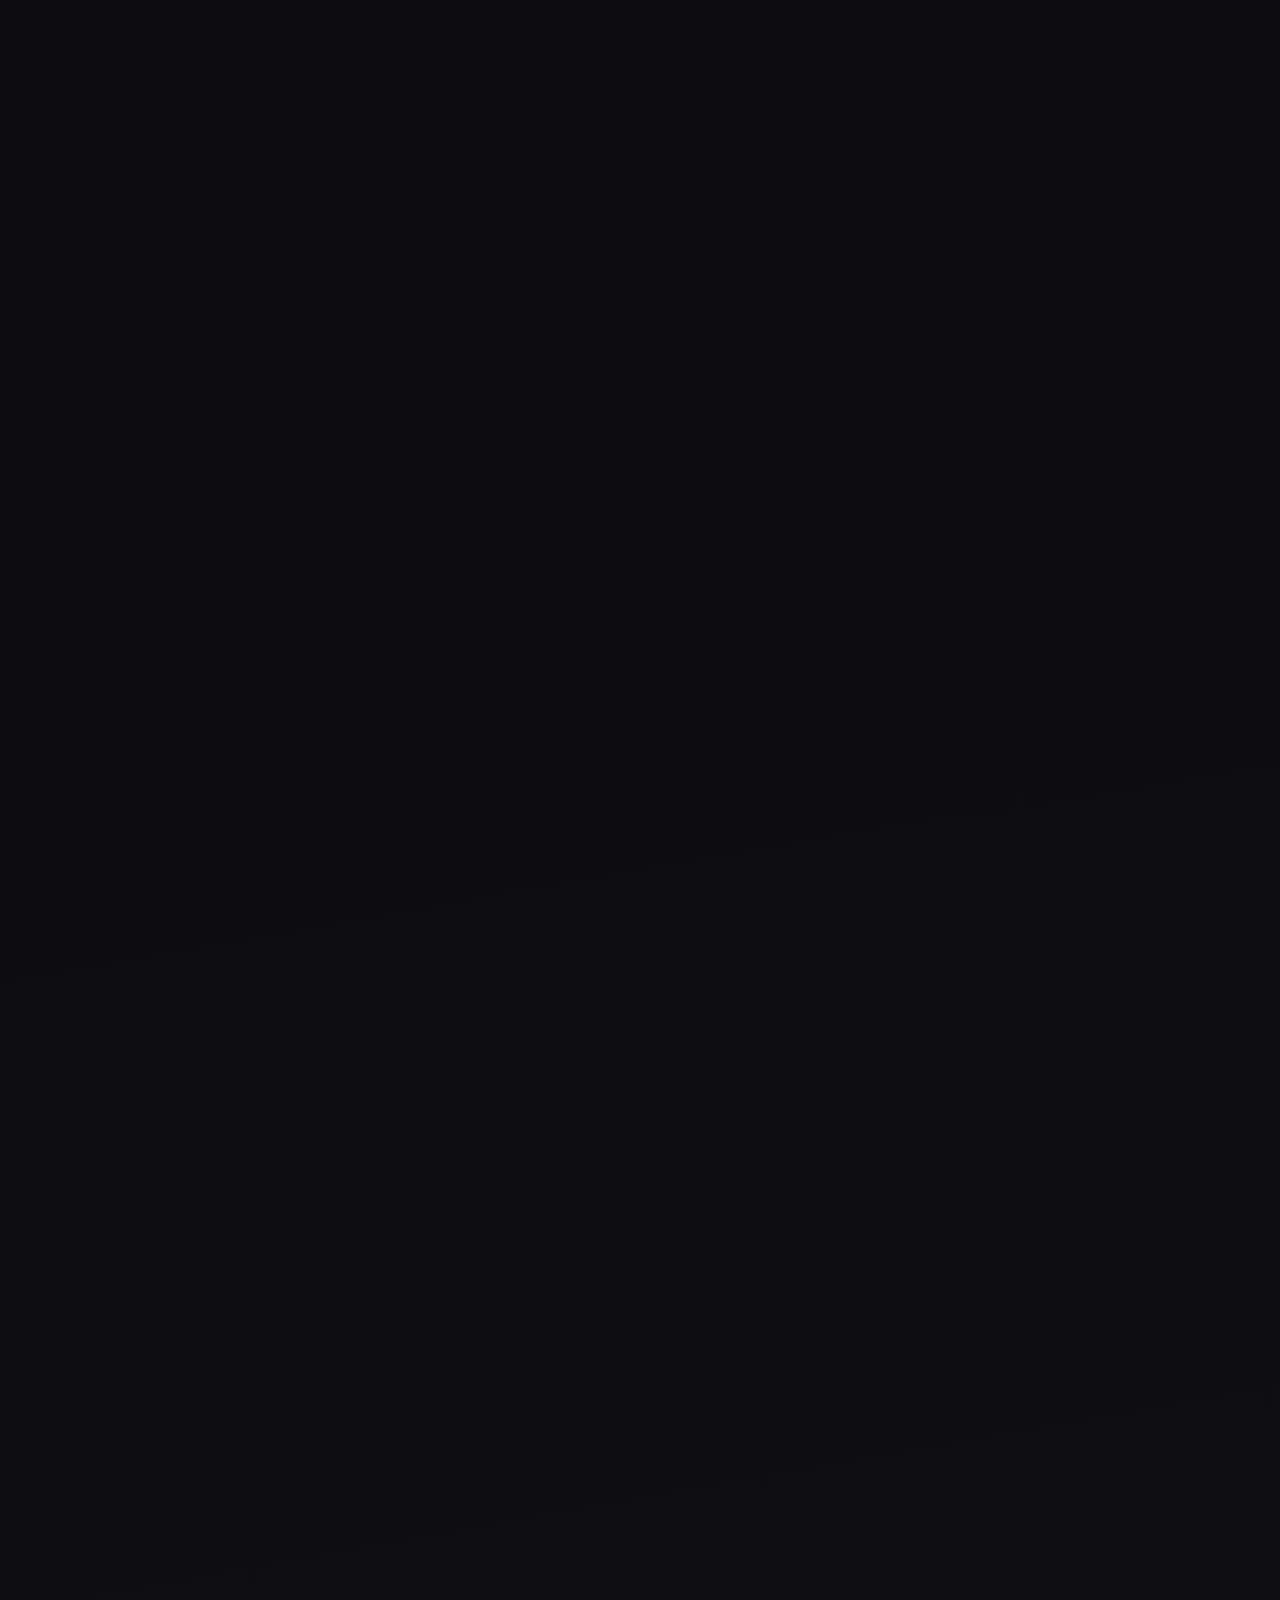
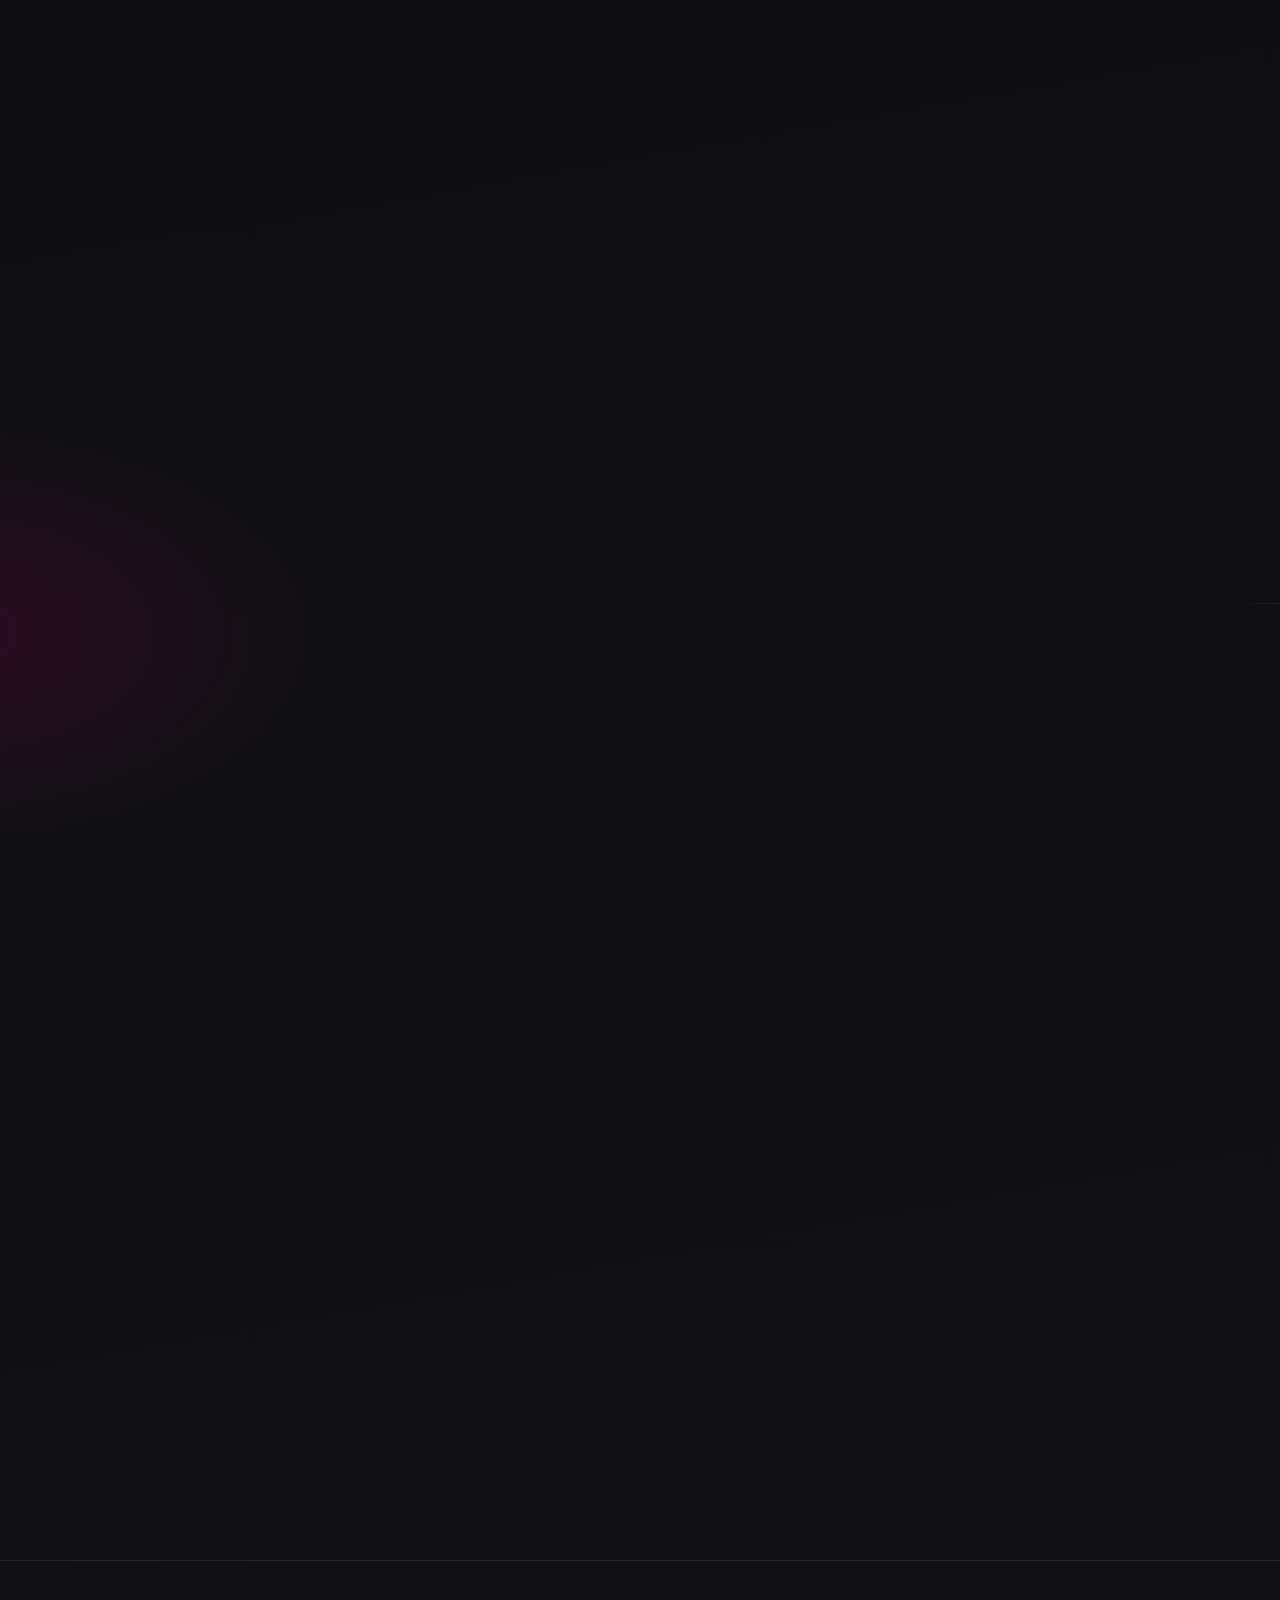
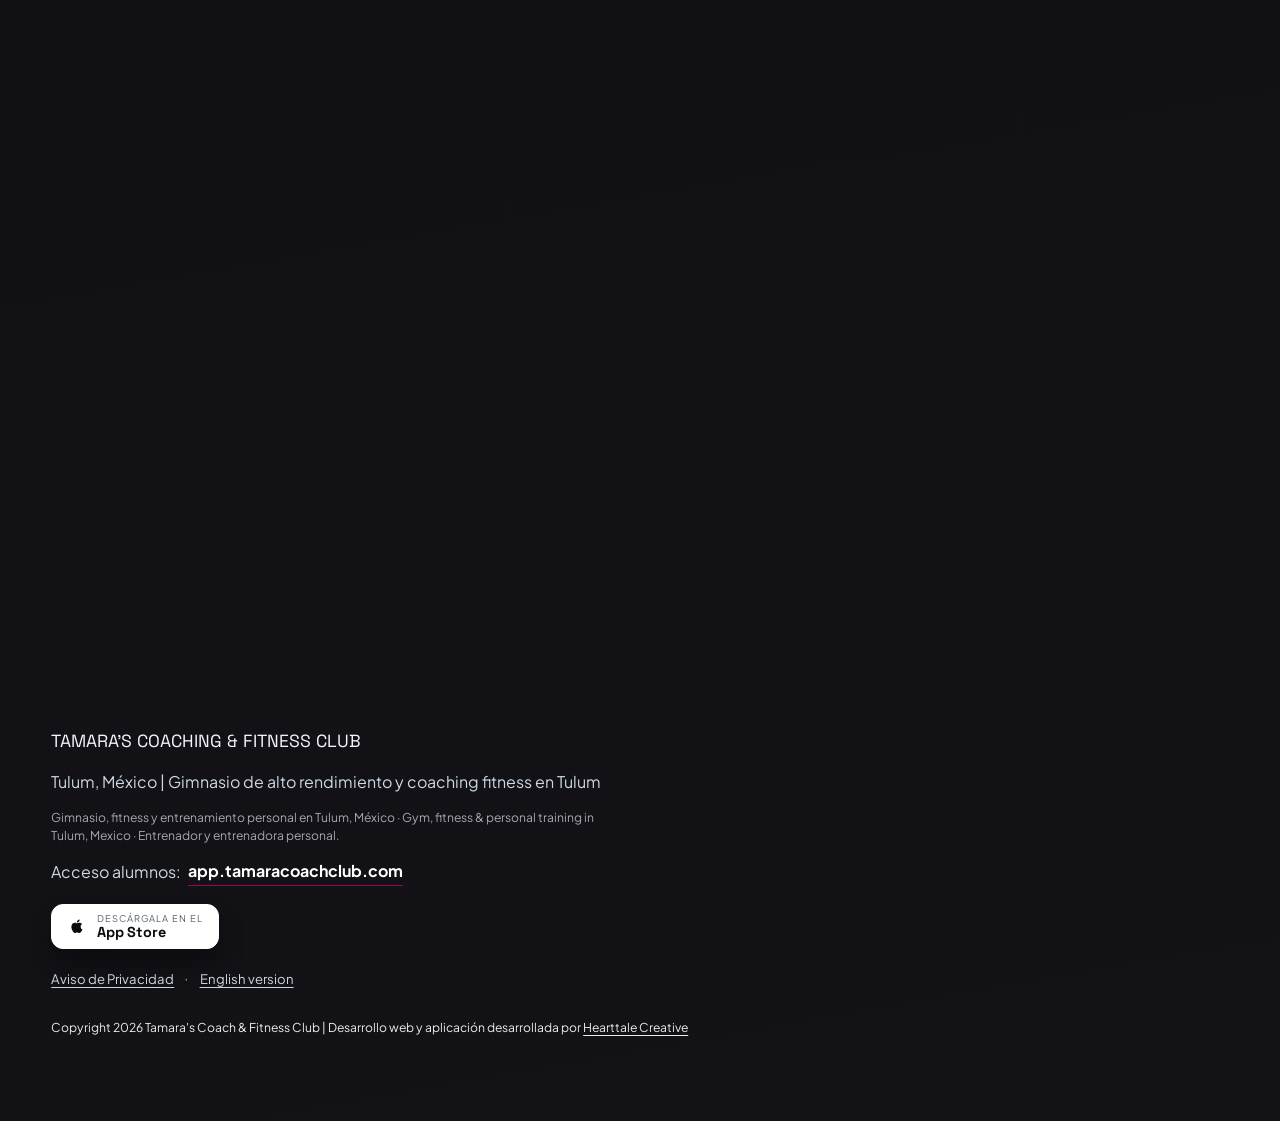
==== commit 05160358: "seo: add indexable English page and strengthen Tulum local targeting International - Add /en/ as a r" ====
--- a/index.html
+++ b/index.html
@@ -1,5 +1,5 @@
 <!doctype html>
-<html lang="es">
+<html lang="es" data-page-lang="es">
 
 <head>
   <meta charset="UTF-8" />
@@ -11,7 +11,7 @@
     content="gimnasio en Tulum, gym in Tulum, fitness Tulum, entrenador personal en Tulum, entrenadora personal en Tulum, personal trainer Tulum, coaching fitness en Tulum, entrenamiento personal Tulum, gimnasio de alto rendimiento en Tulum" />
   <link rel="canonical" href="https://www.tamaracoachclub.com/" />
   <link rel="alternate" hreflang="es-mx" href="https://www.tamaracoachclub.com/" />
-  <link rel="alternate" hreflang="en" href="https://www.tamaracoachclub.com/" />
+  <link rel="alternate" hreflang="en" href="https://www.tamaracoachclub.com/en/" />
   <link rel="alternate" hreflang="x-default" href="https://www.tamaracoachclub.com/" />
   <meta property="og:type" content="website" />
   <meta property="og:site_name" content="Tamara's Coach & Fitness Club" />
@@ -44,6 +44,9 @@
   <link rel="manifest" href="site.webmanifest" />
   <link rel="preconnect" href="https://fonts.googleapis.com" />
   <link rel="preconnect" href="https://fonts.gstatic.com" crossorigin />
+  <link rel="dns-prefetch" href="https://www.youtube.com" />
+  <link rel="dns-prefetch" href="https://i.ytimg.com" />
+  <link rel="dns-prefetch" href="https://www.google.com" />
   <link rel="preload" as="image" href="assets/web/DSC04219.webp" fetchpriority="high" />
   <link rel="preload" as="style"
     href="https://fonts.googleapis.com/css2?family=Plus+Jakarta+Sans:wght@400;600;700;800&family=Space+Grotesk:wght@500;700;800&display=swap" />
@@ -105,7 +108,101 @@
       { "@type": "Offer", "name": "Coaching presencial de alto rendimiento", "category": "Servicio" },
       { "@type": "Offer", "name": "Coaching online personalizado", "category": "Servicio" },
       { "@type": "Offer", "name": "Evaluación inicial y asesoría", "category": "Servicio" }
-    ]
+    ],
+    "hasOfferCatalog": {
+      "@type": "OfferCatalog",
+      "name": "Planes de entrenamiento",
+      "itemListElement": [
+        {
+          "@type": "Offer",
+          "name": "Plan En Línea",
+          "description": "Entrenamiento online con rutina y seguimiento a distancia. 3 días por semana, 1 hora por sesión.",
+          "price": "1500",
+          "priceCurrency": "MXN",
+          "category": "Membresía mensual",
+          "availability": "https://schema.org/InStock",
+          "url": "https://www.tamaracoachclub.com/#planes"
+        },
+        {
+          "@type": "Offer",
+          "name": "Plan Gold",
+          "description": "Acompañamiento cercano con más tiempo por sesión. 3 días por semana, 1.5 horas por sesión.",
+          "price": "2500",
+          "priceCurrency": "MXN",
+          "category": "Membresía mensual",
+          "availability": "https://schema.org/InStock",
+          "url": "https://www.tamaracoachclub.com/#planes"
+        },
+        {
+          "@type": "Offer",
+          "name": "Plan Inicio Comprometido",
+          "description": "Para empezar con estructura y buenos hábitos. 3 días por semana, 1.5 horas por sesión.",
+          "price": "3000",
+          "priceCurrency": "MXN",
+          "category": "Membresía mensual",
+          "availability": "https://schema.org/InStock",
+          "url": "https://www.tamaracoachclub.com/#planes"
+        },
+        {
+          "@type": "Offer",
+          "name": "Plan Intermedio",
+          "description": "Cuatro días a la semana para progreso constante. 1.5 horas por sesión.",
+          "price": "3000",
+          "priceCurrency": "MXN",
+          "category": "Membresía mensual",
+          "availability": "https://schema.org/InStock",
+          "url": "https://www.tamaracoachclub.com/#planes"
+        },
+        {
+          "@type": "Offer",
+          "name": "Plan Base Fuerte",
+          "description": "Base sólida con volumen y consistencia semanal. 4 días por semana, 1.5 horas por sesión.",
+          "price": "3500",
+          "priceCurrency": "MXN",
+          "category": "Membresía mensual",
+          "availability": "https://schema.org/InStock",
+          "url": "https://www.tamaracoachclub.com/#planes"
+        },
+        {
+          "@type": "Offer",
+          "name": "Plan Rendimiento Elite",
+          "description": "Máxima frecuencia y enfoque para resultados de alto nivel. 5 días por semana, 1.5 horas por sesión.",
+          "price": "4000",
+          "priceCurrency": "MXN",
+          "category": "Membresía mensual",
+          "availability": "https://schema.org/InStock",
+          "url": "https://www.tamaracoachclub.com/#planes"
+        }
+      ]
+    }
+  }
+  </script>
+  <script type="application/ld+json">
+  {
+    "@context": "https://schema.org",
+    "@type": "WebSite",
+    "@id": "https://www.tamaracoachclub.com/#website",
+    "url": "https://www.tamaracoachclub.com/",
+    "name": "Tamara's Coaching & Fitness Club",
+    "inLanguage": ["es-MX", "en"],
+    "publisher": { "@id": "https://www.tamaracoachclub.com/#gym" }
+  }
+  </script>
+  <script type="application/ld+json">
+  {
+    "@context": "https://schema.org",
+    "@type": "Person",
+    "@id": "https://www.tamaracoachclub.com/#tamara",
+    "name": "Tamara",
+    "jobTitle": "Entrenadora personal y coach de alto rendimiento",
+    "worksFor": { "@id": "https://www.tamaracoachclub.com/#gym" },
+    "knowsAbout": [
+      "Entrenamiento de fuerza",
+      "Preparación para competencia de fisicoculturismo",
+      "Recomposición corporal",
+      "Entrenamiento personal"
+    ],
+    "sameAs": ["https://www.instagram.com/tamarascoachingfitnessclub/"]
   }
   </script>
   <script type="application/ld+json">
@@ -146,6 +243,31 @@
         "@type": "Question",
         "name": "¿Puedo probar antes?",
         "acceptedAnswer": { "@type": "Answer", "text": "Sí. Puedes iniciar con sesión única para evaluarte y definir tu ruta." }
+      },
+      {
+        "@type": "Question",
+        "name": "¿Cuánto cuesta entrenar en el gimnasio?",
+        "acceptedAnswer": { "@type": "Answer", "text": "Los planes van de $1,500 a $4,000 MXN al mes, según cuántos días entrenes por semana. Puedes ver el detalle de cada plan en la sección de planes de esta página." }
+      },
+      {
+        "@type": "Question",
+        "name": "¿Dónde está el gimnasio en Tulum?",
+        "acceptedAnswer": { "@type": "Answer", "text": "Estamos en Tulum, Quintana Roo. En la sección de ubicación encuentras el mapa y puedes abrir la ruta directa en Google Maps." }
+      },
+      {
+        "@type": "Question",
+        "name": "¿Puedo entrenar si no vivo en Tulum?",
+        "acceptedAnswer": { "@type": "Answer", "text": "Sí. El Plan En Línea incluye rutina, seguimiento semanal y contacto directo por WhatsApp, para que entrenes desde donde estés." }
+      },
+      {
+        "@type": "Question",
+        "name": "Do you speak English?",
+        "acceptedAnswer": { "@type": "Answer", "text": "Yes. Coaching and follow-up are available in English and Spanish, and the whole site and app can be used in English." }
+      },
+      {
+        "@type": "Question",
+        "name": "¿El gimnasio tiene aplicación?",
+        "acceptedAnswer": { "@type": "Answer", "text": "Sí. La app de Tamara's Coaching & Fitness Club está disponible gratis para iPhone en el App Store, y también puedes entrar desde el navegador en app.tamaracoachclub.com." }
       }
     ]
   }
@@ -175,7 +297,7 @@
         <span class="app-link-icon" aria-hidden="true">
           <svg viewBox="0 0 24 24" role="img" focusable="false"><path d="M4 4h7v7H4V4Zm9 0h7v7h-7V4ZM4 13h7v7H4v-7Zm9 0h7v7h-7v-7Z"/></svg>
         </span>
-        <span class="app-link-label">Acceso alumnos</span>
+        <span class="app-link-label">Alumnos</span>
       </a>
       <a class="cta-link js-whatsapp-link" href="#" data-wa-key="general_info">Transfórmate!</a>
     </nav>
@@ -265,17 +387,17 @@
         </div>
         <div class="grid-3">
           <article class="card">
-            <img class="card-media" src="assets/web/young-fitness-man-studio.webp" alt="Atleta enfocada en entrenamiento de fuerza" loading="lazy" decoding="async" width="1800" height="1197" />
+            <img class="card-media" src="assets/web/young-fitness-man-studio.webp" alt="Entrenamiento de fuerza en el gimnasio de Tamara en Tulum" loading="lazy" decoding="async" width="1800" height="1197" />
             <h3>Cultura Mental</h3>
             <p>Disciplina por encima de la motivación. Compromiso sostenido con resultados medibles.</p>
           </article>
           <article class="card">
-            <img class="card-media" src="assets/web/woman-helping-man-gym.webp" alt="Coaching técnico personalizado en gimnasio" loading="lazy" decoding="async" width="1800" height="1200" />
+            <img class="card-media" src="assets/web/woman-helping-man-gym.webp" alt="Coaching técnico personalizado con entrenadora personal en Tulum" loading="lazy" decoding="async" width="1800" height="1200" />
             <h3>Programación Personalizada</h3>
             <p>Cada miembro avanza según su objetivo, nivel actual y contexto real.</p>
           </article>
           <article class="card">
-            <img class="card-media" src="assets/web/athletic-blonde-woman-sportswear-doing-exercise-legs-press-machine-gym.webp" alt="Trabajo integral de fuerza en Tamara Club" loading="lazy" decoding="async" width="1800" height="1200" />
+            <img class="card-media" src="assets/web/athletic-blonde-woman-sportswear-doing-exercise-legs-press-machine-gym.webp" alt="Trabajo integral de fuerza en el gimnasio de Tulum" loading="lazy" decoding="async" width="1800" height="1200" />
             <h3>Enfoque Integral</h3>
             <p>Entrenamiento, nutrición y estrategia en un sistema claro y aplicable.</p>
           </article>
@@ -312,7 +434,7 @@
       <div class="bg-giant-text" aria-hidden="true">TROFEOS</div>
       <div class="container content-layer split split-reverse awards-layout">
         <div class="awards-copy">
-          <p class="eyebrow">Logros</p>
+          <p class="eyebrow">Coach de alto rendimiento</p>
           <h2>Premios que respaldan el método</h2>
           <p class="lead">Los resultados de Tamara no son casualidad. Su trayectoria competitiva confirma que trabaja con estructura, disciplina y estándares de alto rendimiento en cada etapa del proceso.</p>
           <ul class="list">
@@ -328,7 +450,7 @@
           </div>
         </div>
         <figure class="awards-media">
-          <img src="premios.webp" alt="Tamara con trofeos y medallas de competencia" width="1430" height="1080" loading="lazy" decoding="async" />
+          <img src="premios.webp" alt="Tamara, coach de fitness en Tulum, con sus trofeos y medallas de competencia" width="1430" height="1080" loading="lazy" decoding="async" />
         </figure>
       </div>
     </section>
@@ -337,16 +459,16 @@
       <div class="bg-giant-text" aria-hidden="true">CLUB</div>
       <div class="container content-layer">
         <div class="section-header">
-          <p class="eyebrow">Entrenamiento</p>
-          <h2>Un entorno que te empuja a cumplir</h2>
+          <p class="eyebrow">El club en Tulum</p>
+          <h2>Un gimnasio en Tulum que te empuja a cumplir</h2>
         </div>
         <p class="lead">El espacio del club está pensado para entrenar con foco: equipamiento funcional, sesiones guiadas y una cultura donde cada persona entrena en serio sin importar su nivel de inicio.</p>
         <div class="gym-visual-grid">
-          <figure class="gym-shot gym-shot-wide"><img src="assets/web/young-man-sportswear-exercise-class-gym.webp" alt="Entrenamiento grupal en Tamara Club" loading="lazy" decoding="async" width="1800" height="1201" /></figure>
-          <figure class="gym-shot"><img src="assets/web/medium-shot-woman-holding-weight.webp" alt="Atleta entrenando con pesas" loading="lazy" decoding="async" width="1800" height="2696" /></figure>
-          <figure class="gym-shot"><img src="assets/web/sporty-beautiful-female-showing-her-well-trained-body.webp" alt="Entrenamiento de fuerza en gimnasio" loading="lazy" decoding="async" width="1800" height="2698" /></figure>
-          <figure class="gym-shot"><img src="assets/web/cropped-photo-athletic-man-keeping-dumbbells.webp" alt="Trabajo de fuerza con mancuernas" loading="lazy" decoding="async" width="1800" height="2303" /></figure>
-          <figure class="gym-shot"><img src="assets/web/woman-helping-man-gym.webp" alt="Acompañamiento técnico en entrenamiento" loading="lazy" decoding="async" width="1800" height="1200" /></figure>
+          <figure class="gym-shot gym-shot-wide"><img src="assets/web/young-man-sportswear-exercise-class-gym.webp" alt="Clase de entrenamiento grupal en el gimnasio de Tulum" loading="lazy" decoding="async" width="1800" height="1201" /></figure>
+          <figure class="gym-shot"><img src="assets/web/medium-shot-woman-holding-weight.webp" alt="Alumna entrenando con pesas en el gimnasio de Tulum" loading="lazy" decoding="async" width="1800" height="2696" /></figure>
+          <figure class="gym-shot"><img src="assets/web/sporty-beautiful-female-showing-her-well-trained-body.webp" alt="Sesión de fuerza en el gimnasio de alto rendimiento en Tulum" loading="lazy" decoding="async" width="1800" height="2698" /></figure>
+          <figure class="gym-shot"><img src="assets/web/cropped-photo-athletic-man-keeping-dumbbells.webp" alt="Trabajo de fuerza con mancuernas en Tamara's Coaching &amp; Fitness Club" loading="lazy" decoding="async" width="1800" height="2303" /></figure>
+          <figure class="gym-shot"><img src="assets/web/woman-helping-man-gym.webp" alt="Acompañamiento técnico durante el entrenamiento personal en Tulum" loading="lazy" decoding="async" width="1800" height="1200" /></figure>
         </div>
       </div>
     </section>
@@ -364,7 +486,7 @@
       </div>
     </section>
 
-    <section class="section section-emotional reveal diagonal-both">
+    <section id="empezar" class="section section-emotional reveal diagonal-both">
       <div class="bg-giant-text" aria-hidden="true">FUERZA</div>
       <div class="container content-layer">
         <div class="floating-card floating-card-contrast">
@@ -382,7 +504,7 @@
       <div class="container content-layer">
         <div class="section-header">
           <p class="eyebrow">El proceso</p>
-          <h2>Entrenamiento con acompañamiento real</h2>
+          <h2>Entrenamiento personal con acompañamiento real</h2>
         </div>
         <p class="lead">Cada persona entrena según su nivel, su objetivo y su contexto. Definimos tu ruta en una asesoría inicial y ajustamos el plan contigo, paso a paso, con seguimiento directo.</p>
         <div class="audience-grid">
@@ -414,7 +536,7 @@
       <div class="container content-layer">
         <div class="section-header">
           <p class="eyebrow">Membresías</p>
-          <h2>Planes de entrenamiento</h2>
+          <h2>Planes de entrenamiento en Tulum</h2>
           <p class="lead pricing-lead">Elige el plan que se adapta a tu ritmo. Todos incluyen acompañamiento de Tamara y seguimiento real. Te suscribes por WhatsApp en un minuto.</p>
         </div>
         <div class="plans-grid" id="plans-grid"></div>
@@ -445,7 +567,7 @@
         </div>
         <div class="app-box online-box">
           <figure class="online-media">
-            <img src="assets/web/young-beautiful-sportive-girl-listening-music-dark-wall.webp" alt="Entrenamiento online guiado" loading="lazy" width="1800" height="1200" />
+            <img src="assets/web/young-beautiful-sportive-girl-listening-music-dark-wall.webp" alt="Entrenamiento online guiado por Tamara, coach en Tulum" loading="lazy" width="1800" height="1200" />
           </figure>
           <div class="online-content">
             <p class="online-note">Control de clases, seguimiento de progreso y ajustes semanales en una experiencia online clara y personalizada.</p>
@@ -524,7 +646,27 @@
           </details>
           <details>
              <summary>¿Puedo probar antes?</summary>
-             <p>Si. Puedes iniciar con sesión única para evaluarte y definir tu ruta.</p>
+             <p>Sí. Puedes iniciar con sesión única para evaluarte y definir tu ruta.</p>
+          </details>
+          <details>
+             <summary>¿Cuánto cuesta entrenar en el gimnasio?</summary>
+             <p>Los planes van de $1,500 a $4,000 MXN al mes, según cuántos días entrenes por semana. Puedes ver el detalle de cada plan en la sección de planes de esta página.</p>
+          </details>
+          <details>
+             <summary>¿Dónde está el gimnasio en Tulum?</summary>
+             <p>Estamos en Tulum, Quintana Roo. En la sección de ubicación encuentras el mapa y puedes abrir la ruta directa en Google Maps.</p>
+          </details>
+          <details>
+             <summary>¿Puedo entrenar si no vivo en Tulum?</summary>
+             <p>Sí. El Plan En Línea incluye rutina, seguimiento semanal y contacto directo por WhatsApp, para que entrenes desde donde estés.</p>
+          </details>
+          <details>
+             <summary>Do you speak English?</summary>
+             <p>Yes. Coaching and follow-up are available in English and Spanish, and the whole site and app can be used in English.</p>
+          </details>
+          <details>
+             <summary>¿El gimnasio tiene aplicación?</summary>
+             <p>Sí. La app de Tamara's Coaching &amp; Fitness Club está disponible gratis para iPhone en el App Store, y también puedes entrar desde el navegador en app.tamaracoachclub.com.</p>
           </details>
         </div>
       </div>
@@ -586,7 +728,7 @@
       <div class="container content-layer visit-layout split split-reverse">
         <div class="visit-copy">
           <p class="eyebrow">Ubicación</p>
-          <h2>Conoce el club en persona</h2>
+          <h2>Visita el gimnasio en Tulum</h2>
           <p class="lead">Si quieres transformar tu cuerpo con método, este es el mejor siguiente paso: venir a conocer el espacio, hablar con Tamara y definir una ruta real según tu objetivo.</p>
           <ul class="list">
             <li>Visita el gimnasio y vive la energía del club.</li>
@@ -630,6 +772,8 @@
     </a>
     <p class="footer-legal">
       <a class="footer-legal-link" href="/privacidad.html">Aviso de Privacidad</a>
+      <span class="footer-sep" aria-hidden="true">·</span>
+      <a class="footer-legal-link footer-lang-link" href="/en/" hreflang="en" lang="en">English version</a>
     </p>
     <p class="copyright-text">Copyright <span id="current-year"></span> Tamara's Coach & Fitness Club | Desarrollo web y aplicación desarrollada por <a href="https://hearttalecreative.com/" target="_blank" rel="noopener noreferrer">Hearttale Creative</a></p>
   </footer>
--- a/styles.css
+++ b/styles.css
@@ -2675,3 +2675,9 @@
     transition: none;
   }
 }
+
+.footer-sep {
+  color: var(--muted);
+  margin: 0 0.45rem;
+  opacity: 0.7;
+}
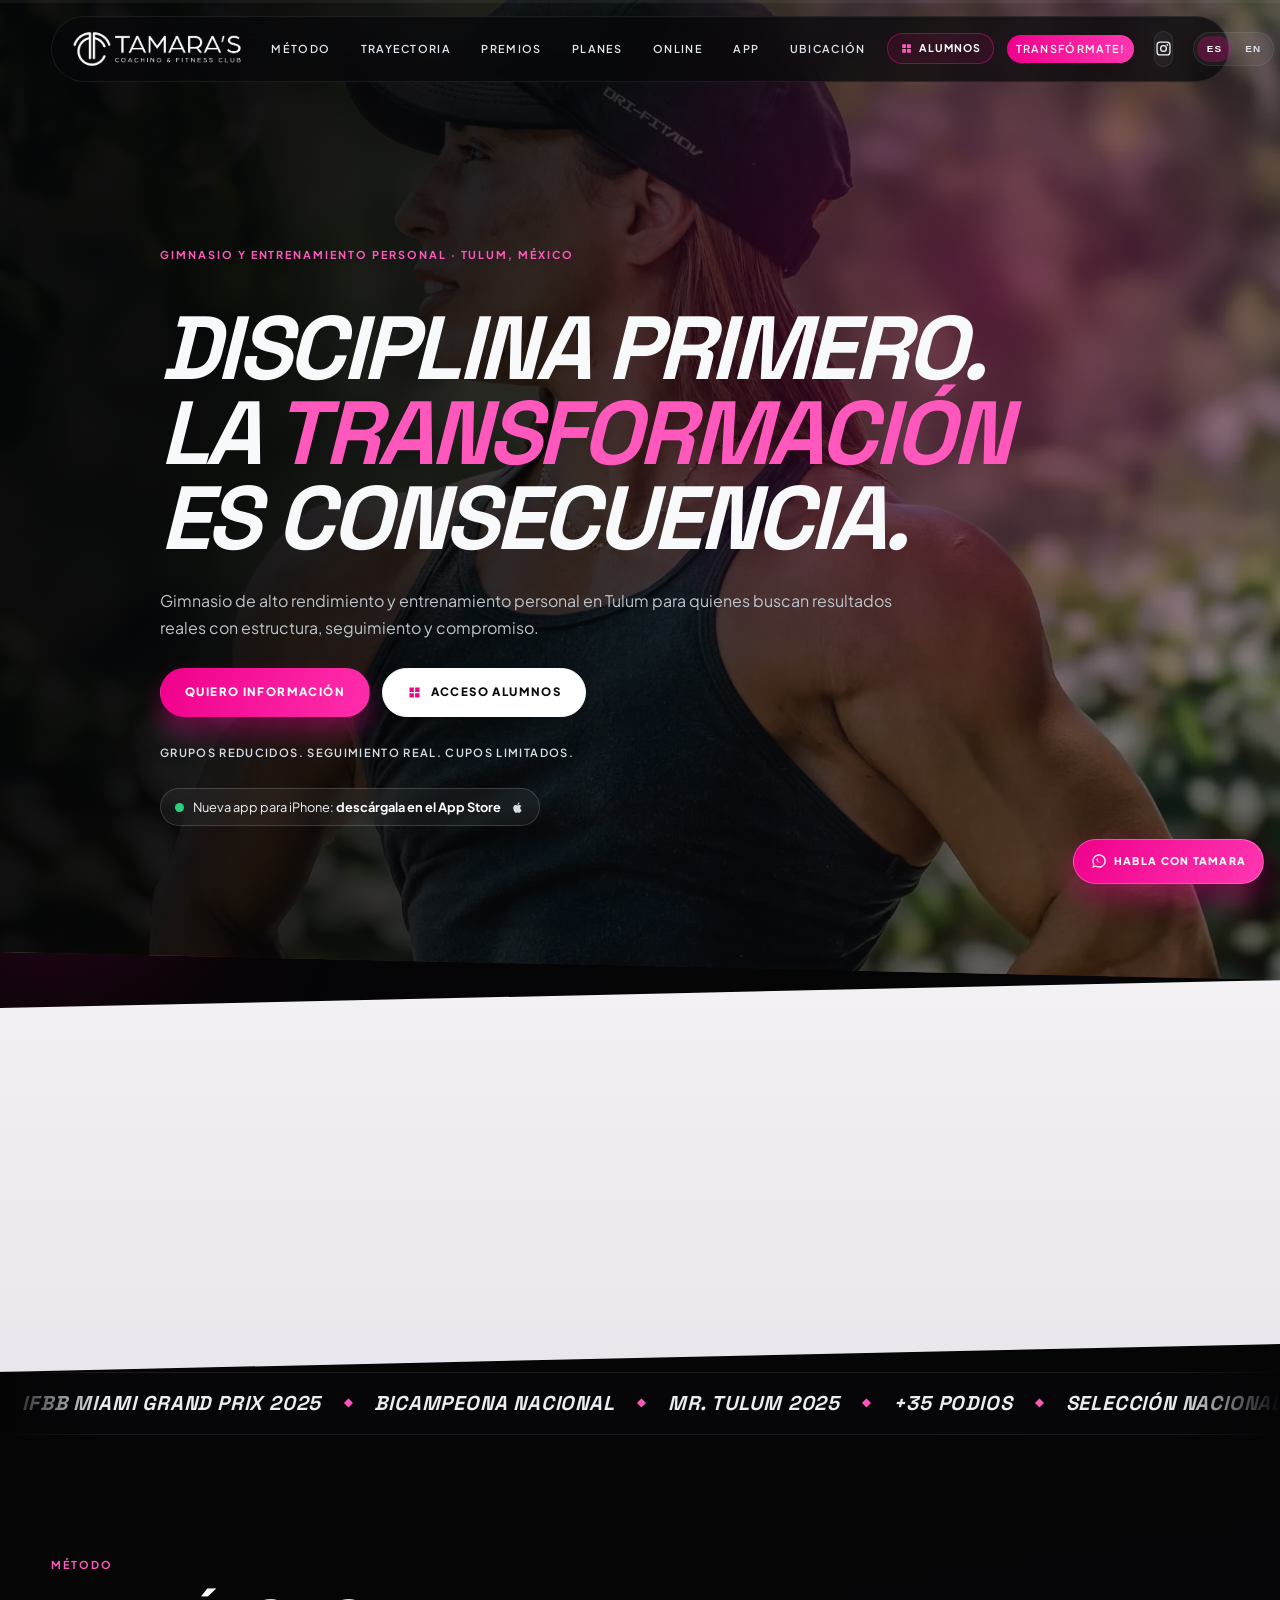
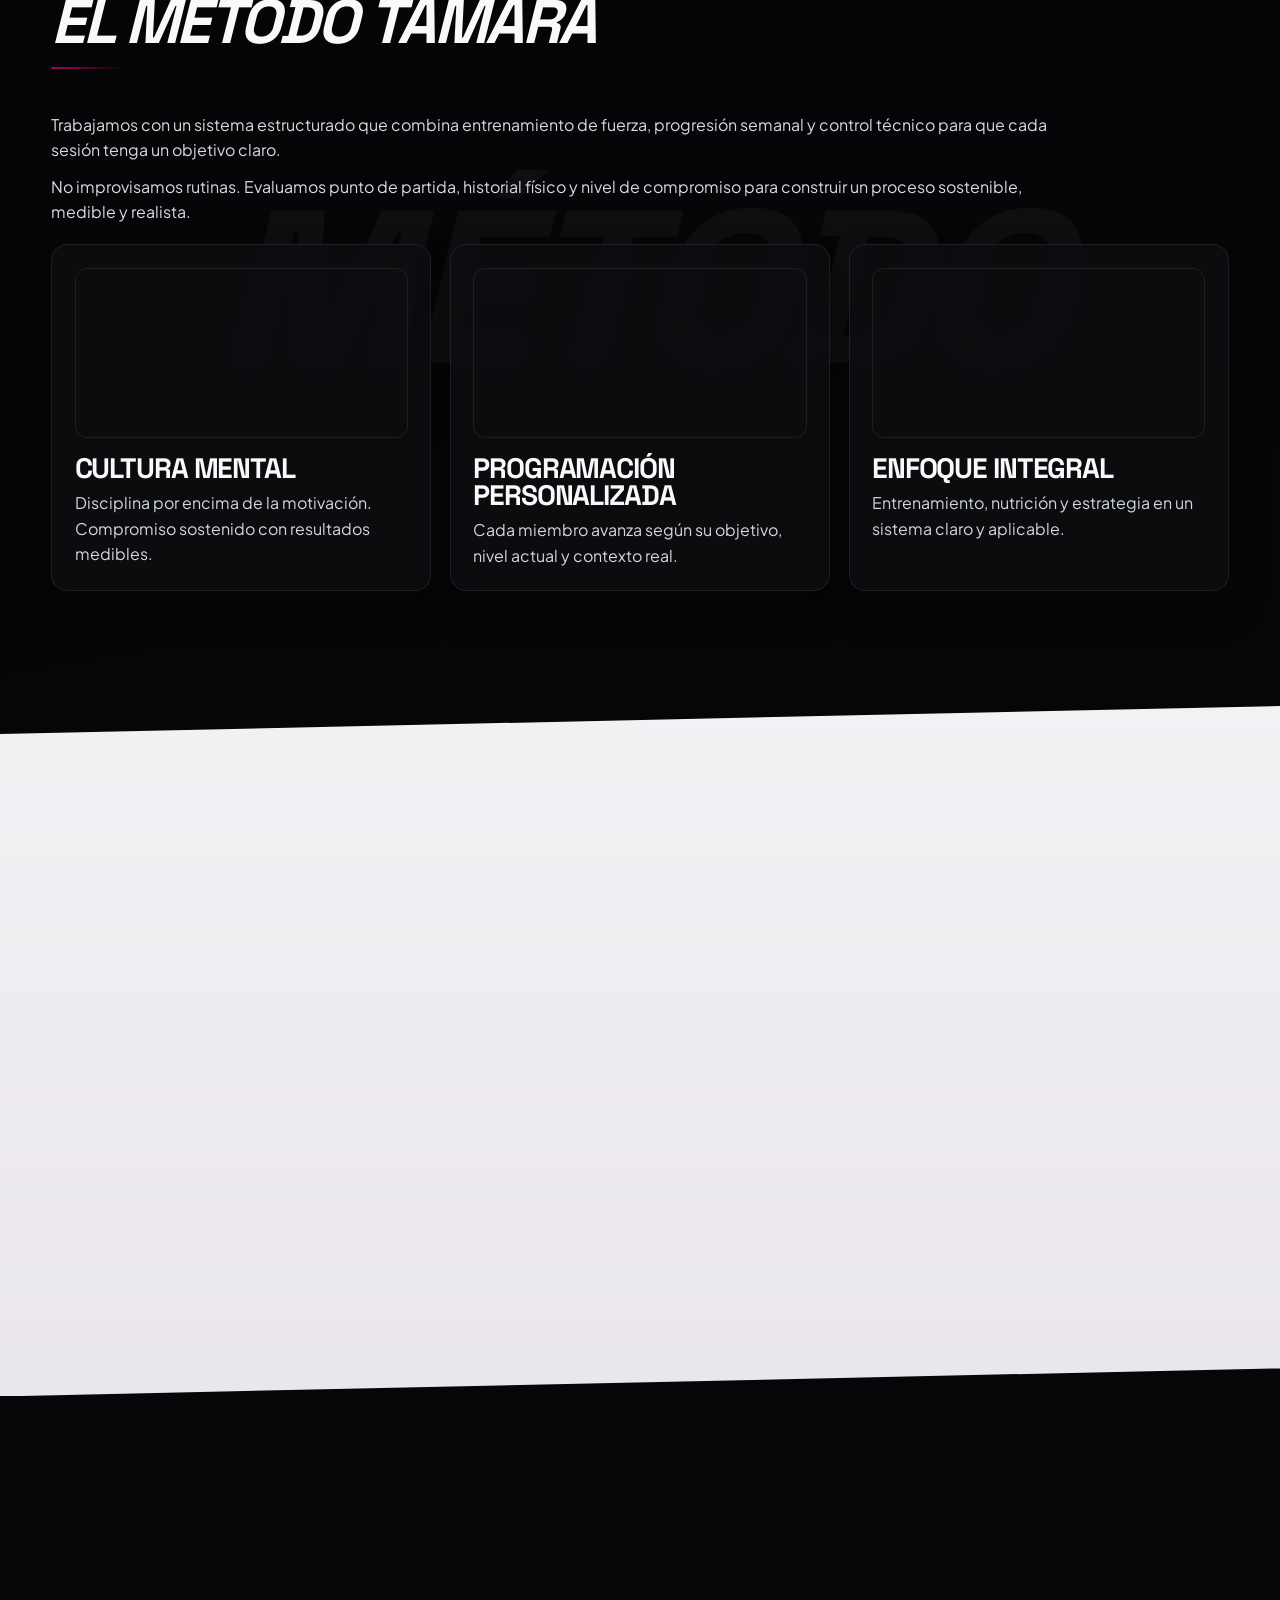
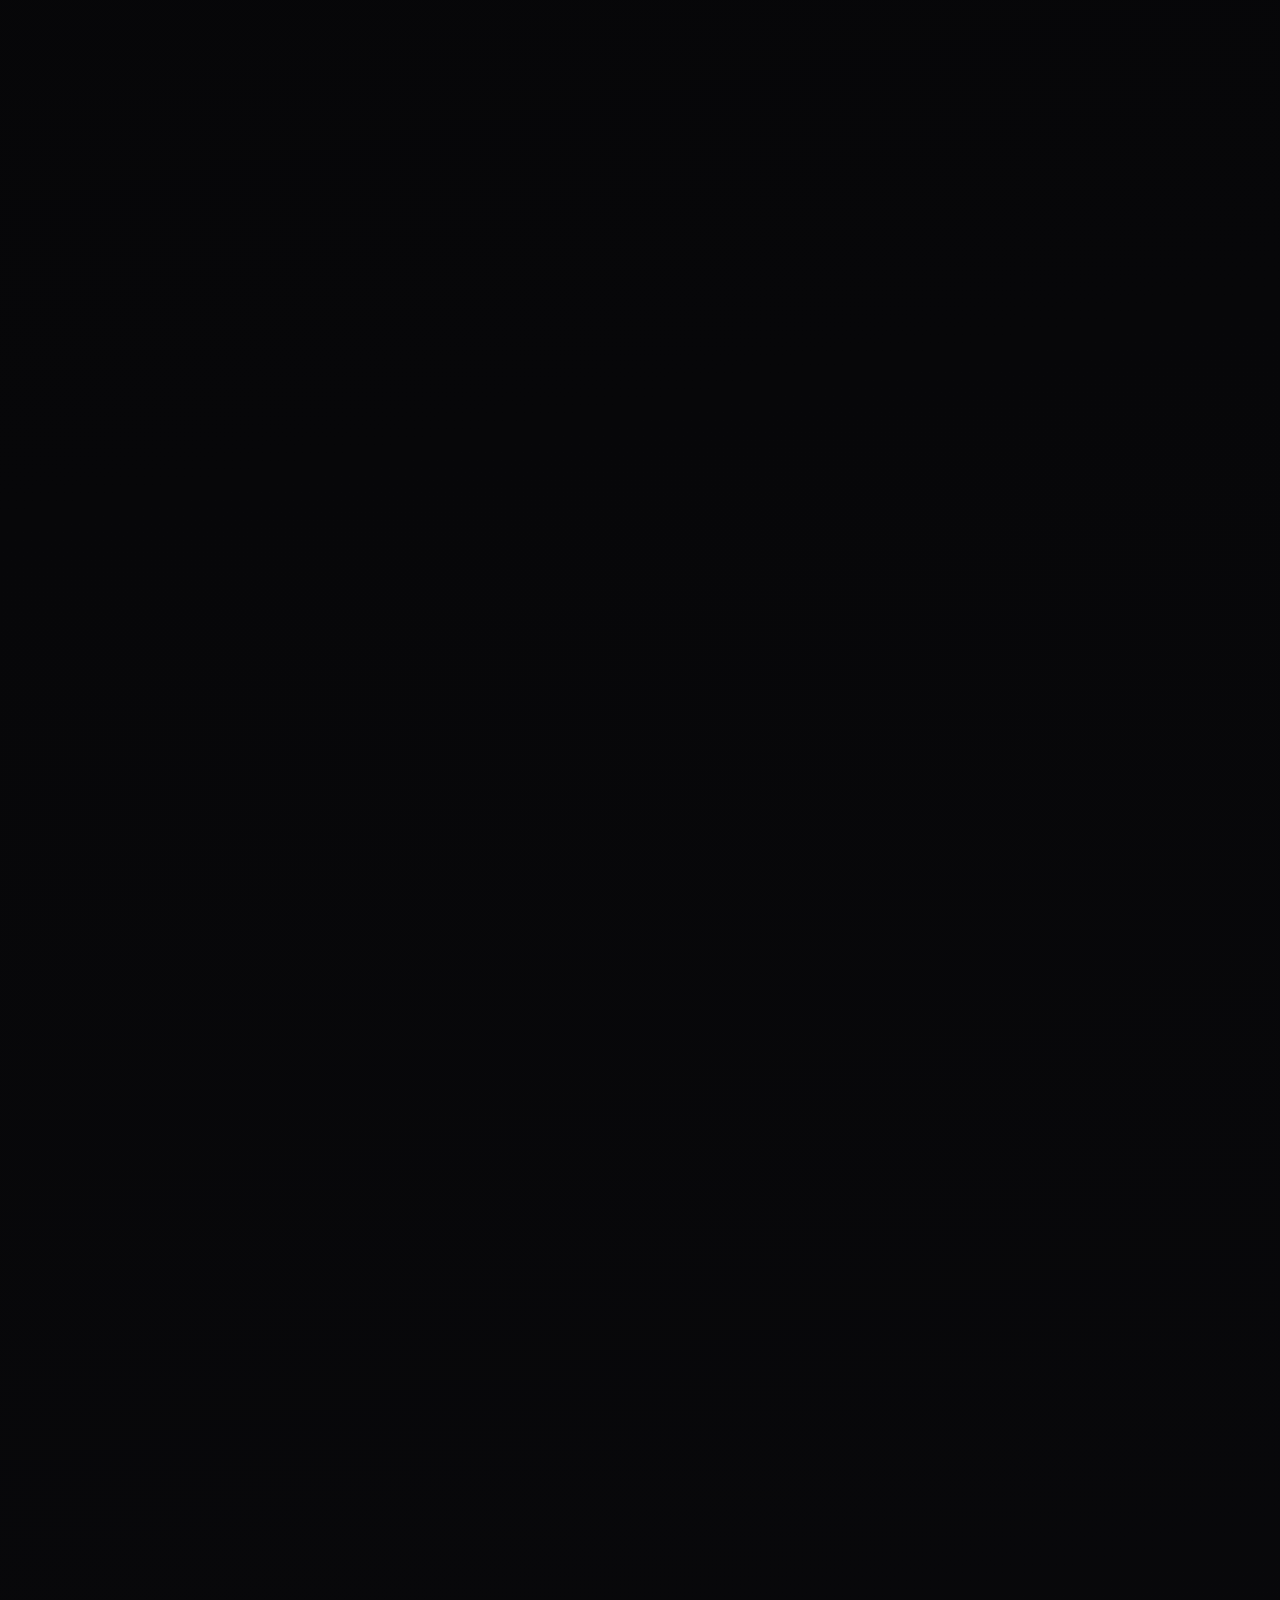
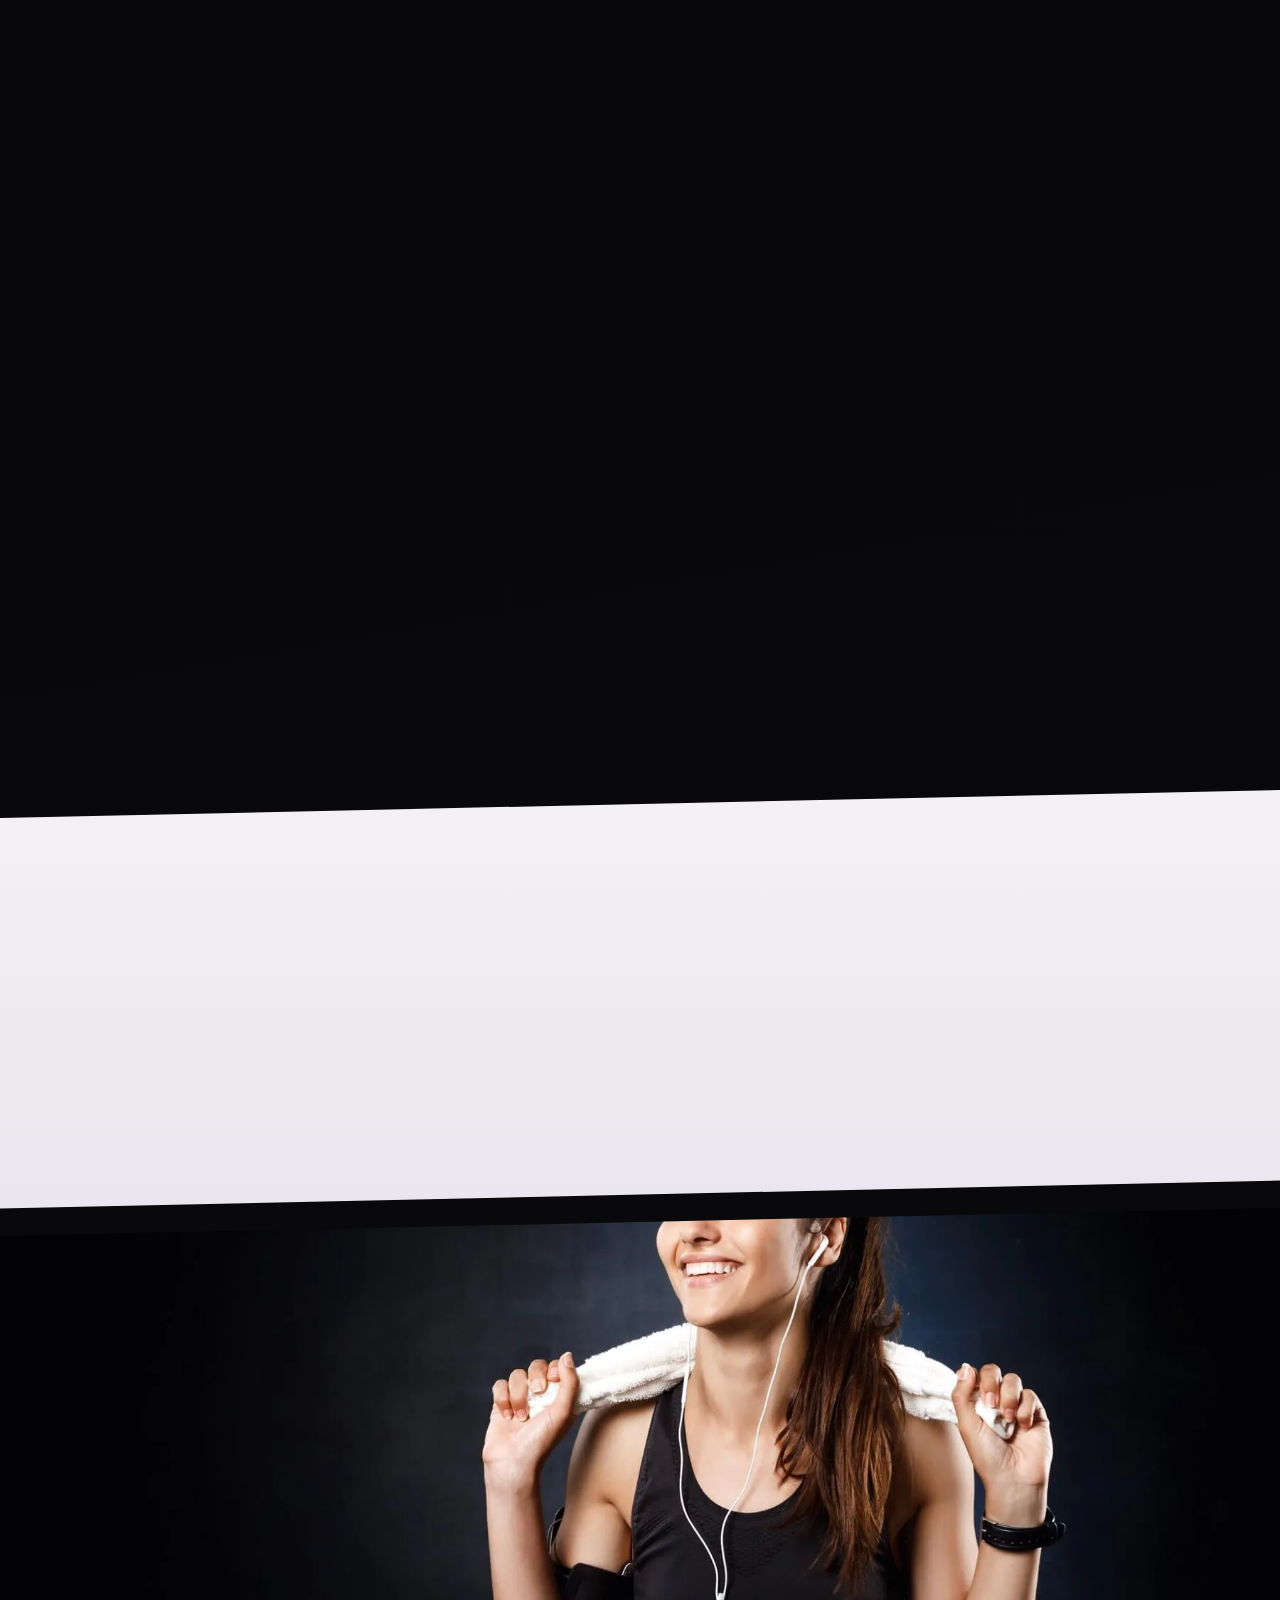
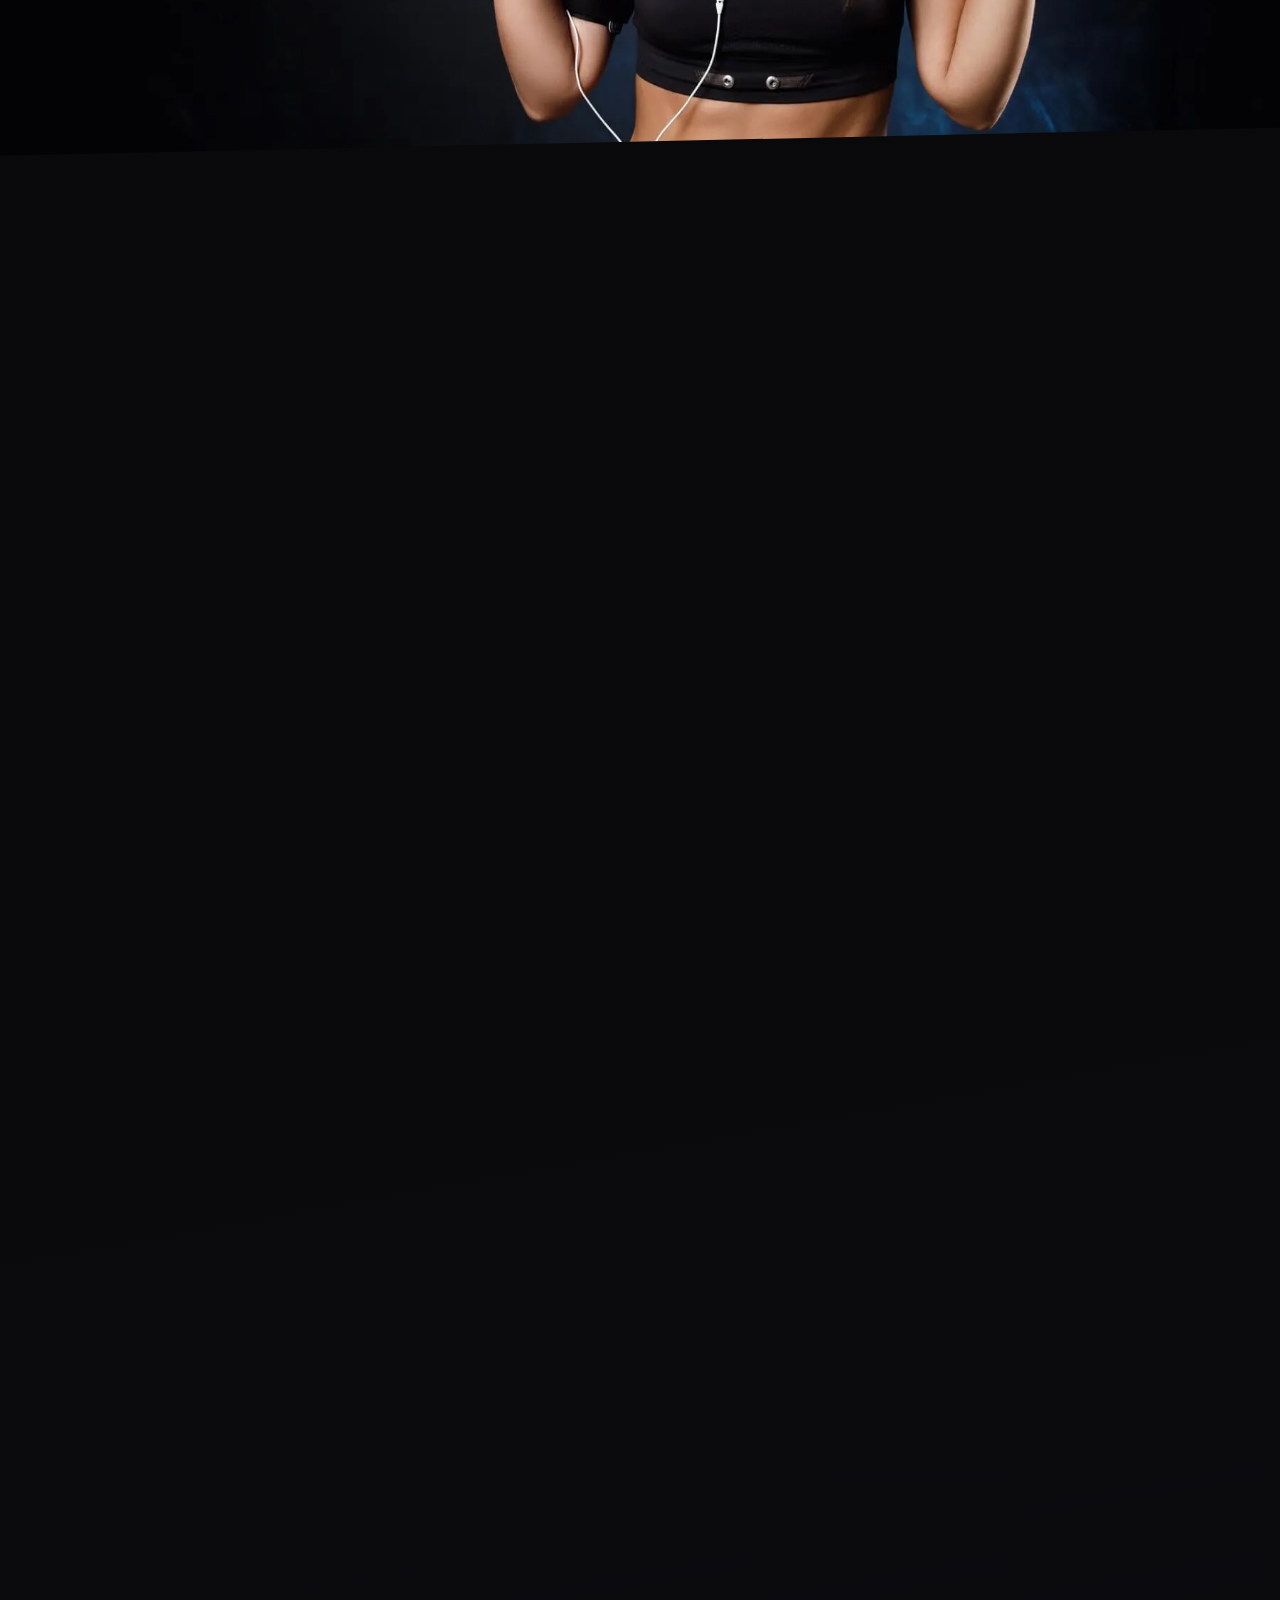
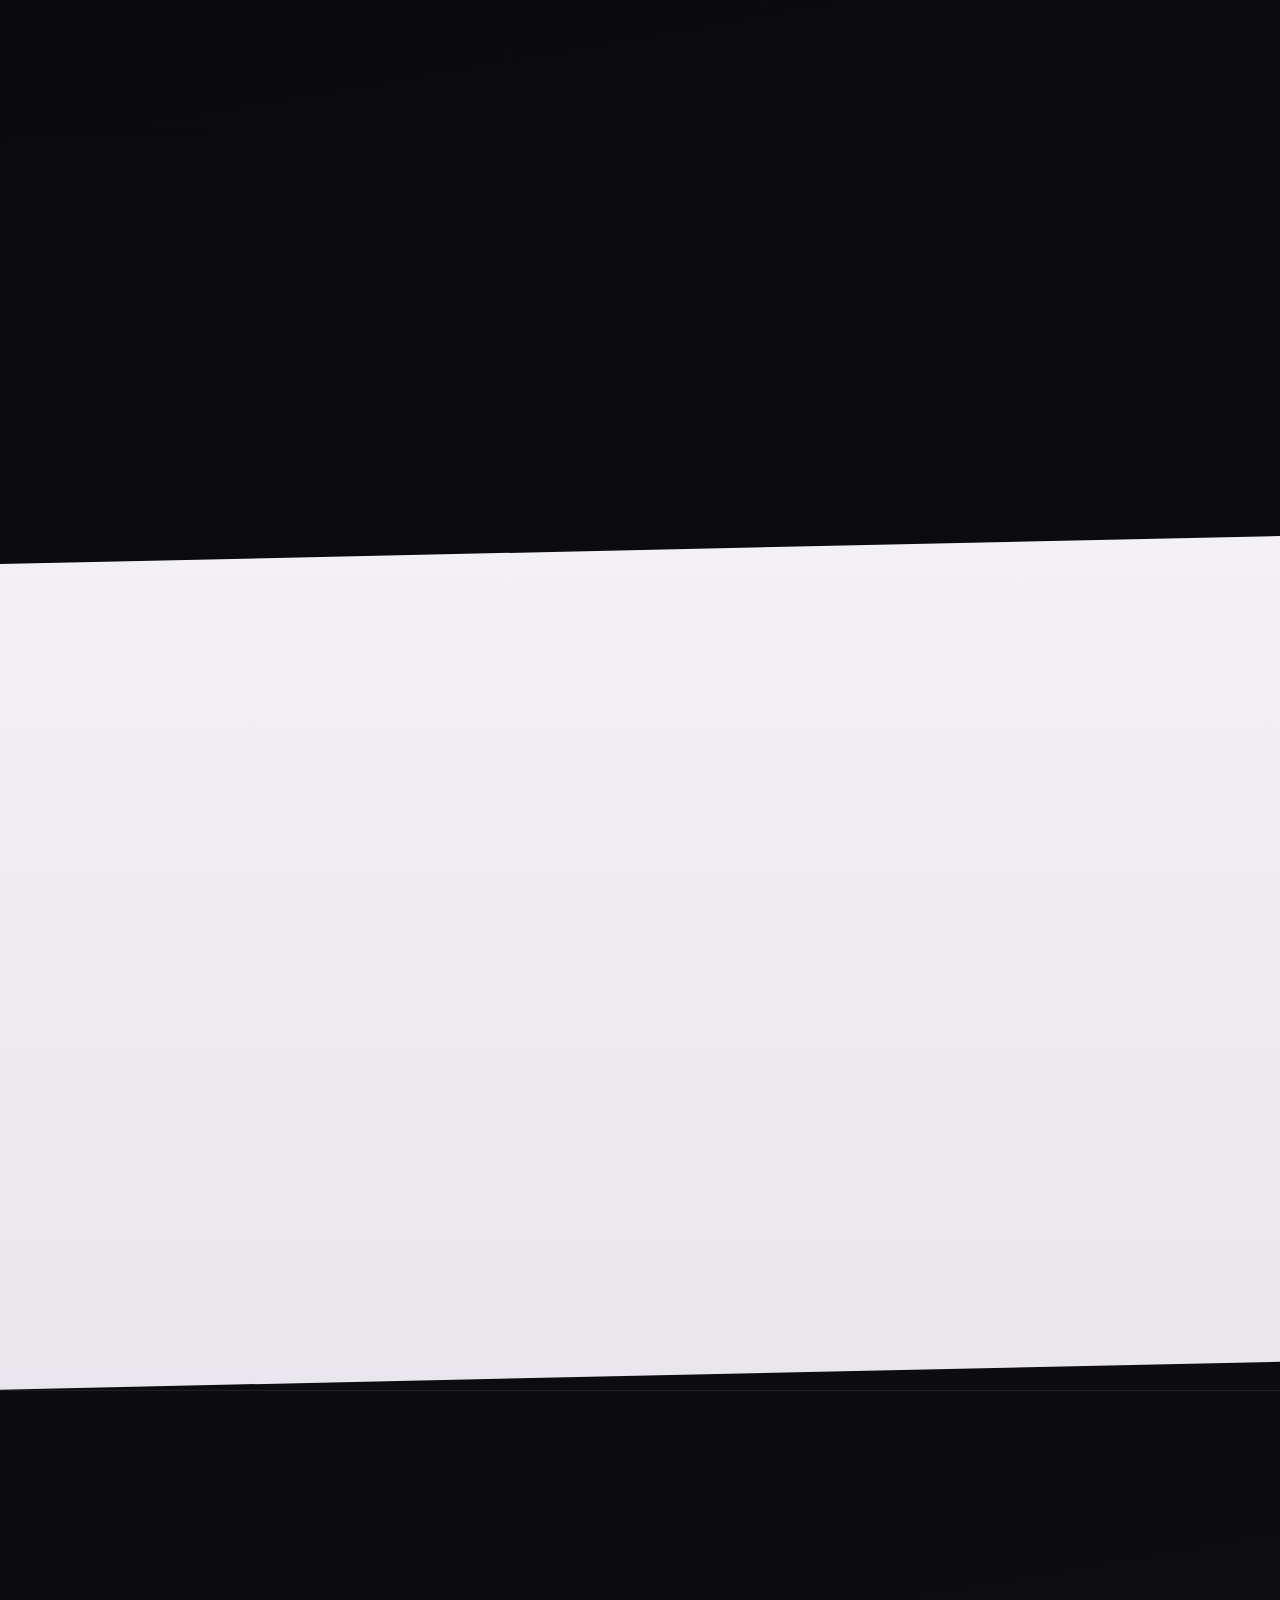
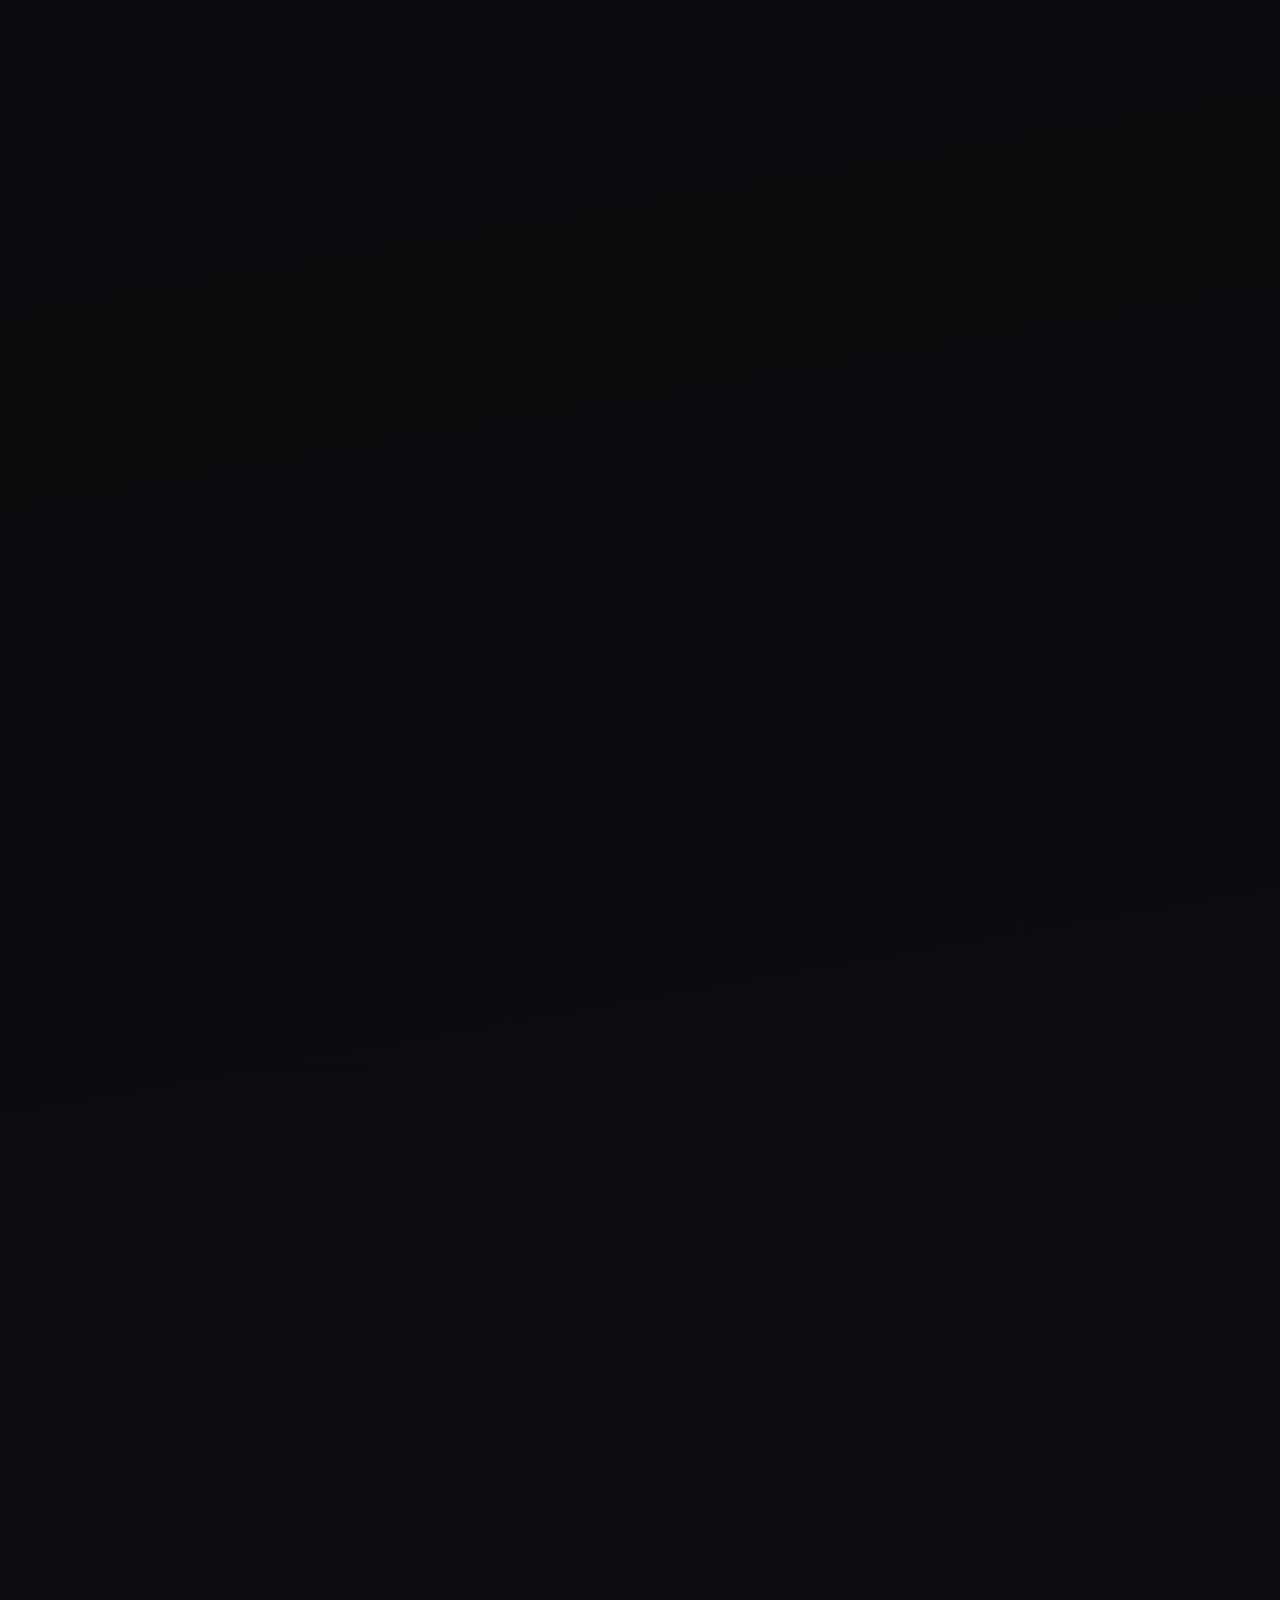
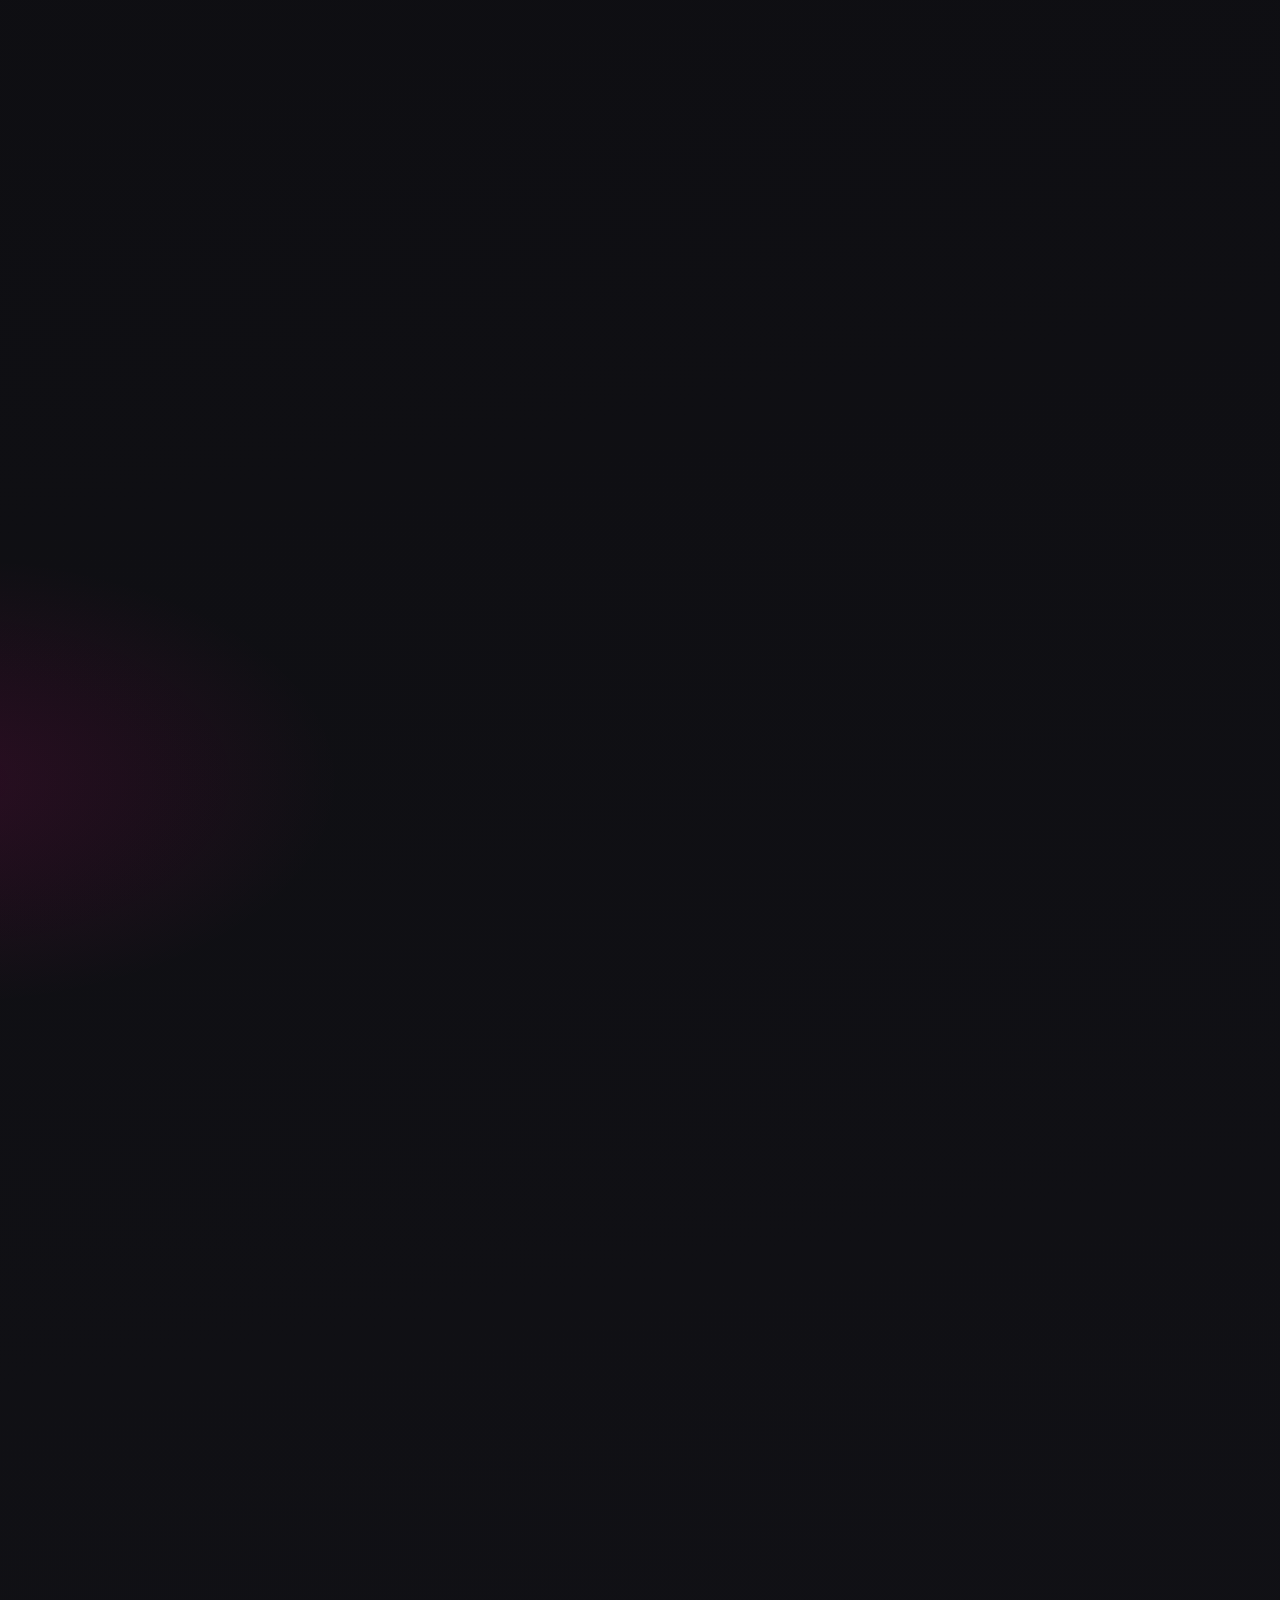
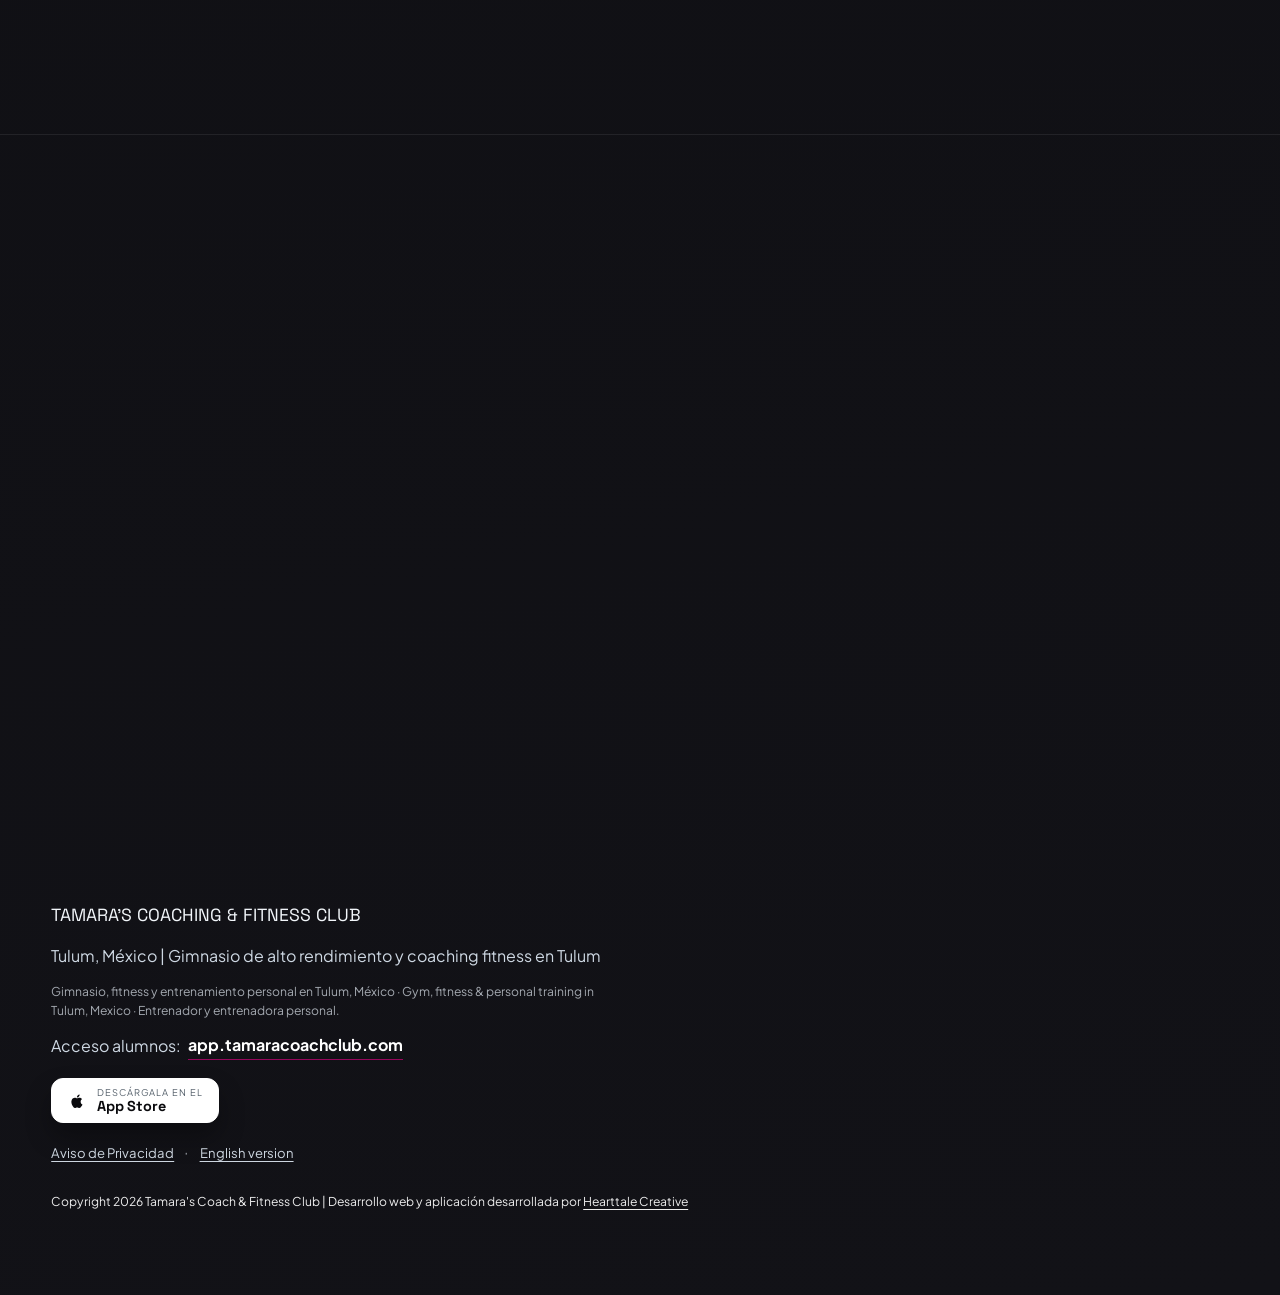
==== commit 0726c07d: "fix: use the real brand mark for the favicon and app icons The previous icons were a generic "T" mon" ====
--- a/index.html
+++ b/index.html
@@ -40,7 +40,9 @@
   <meta name="ICBM" content="20.196960, -87.464955" />
   <link rel="icon" href="favicon.svg" type="image/svg+xml" />
   <link rel="icon" href="favicon-32.png" sizes="32x32" type="image/png" />
-  <link rel="apple-touch-icon" href="apple-touch-icon.png" />
+  <link rel="icon" href="favicon-16.png" sizes="16x16" type="image/png" />
+  <link rel="alternate icon" href="favicon.ico" sizes="16x16 32x32 48x48" />
+  <link rel="apple-touch-icon" sizes="180x180" href="apple-touch-icon.png" />
   <link rel="manifest" href="site.webmanifest" />
   <link rel="preconnect" href="https://fonts.googleapis.com" />
   <link rel="preconnect" href="https://fonts.gstatic.com" crossorigin />
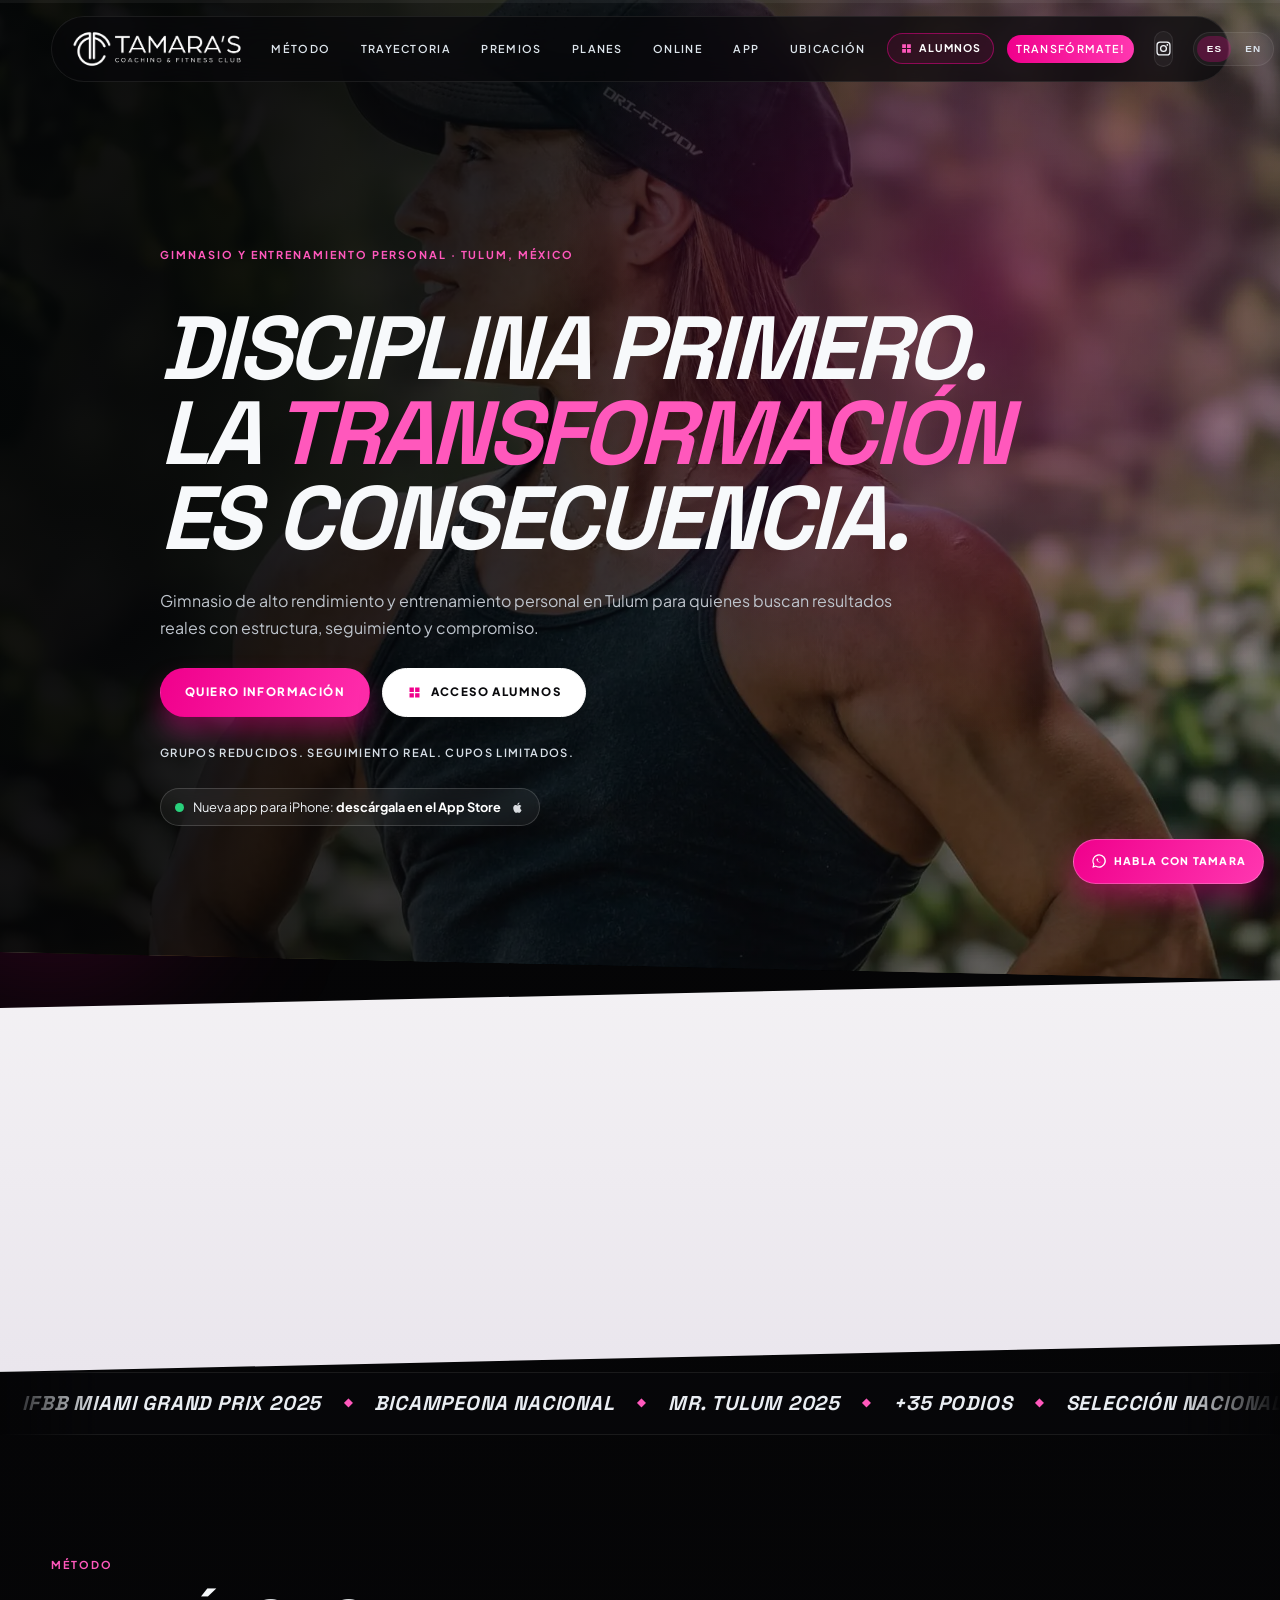
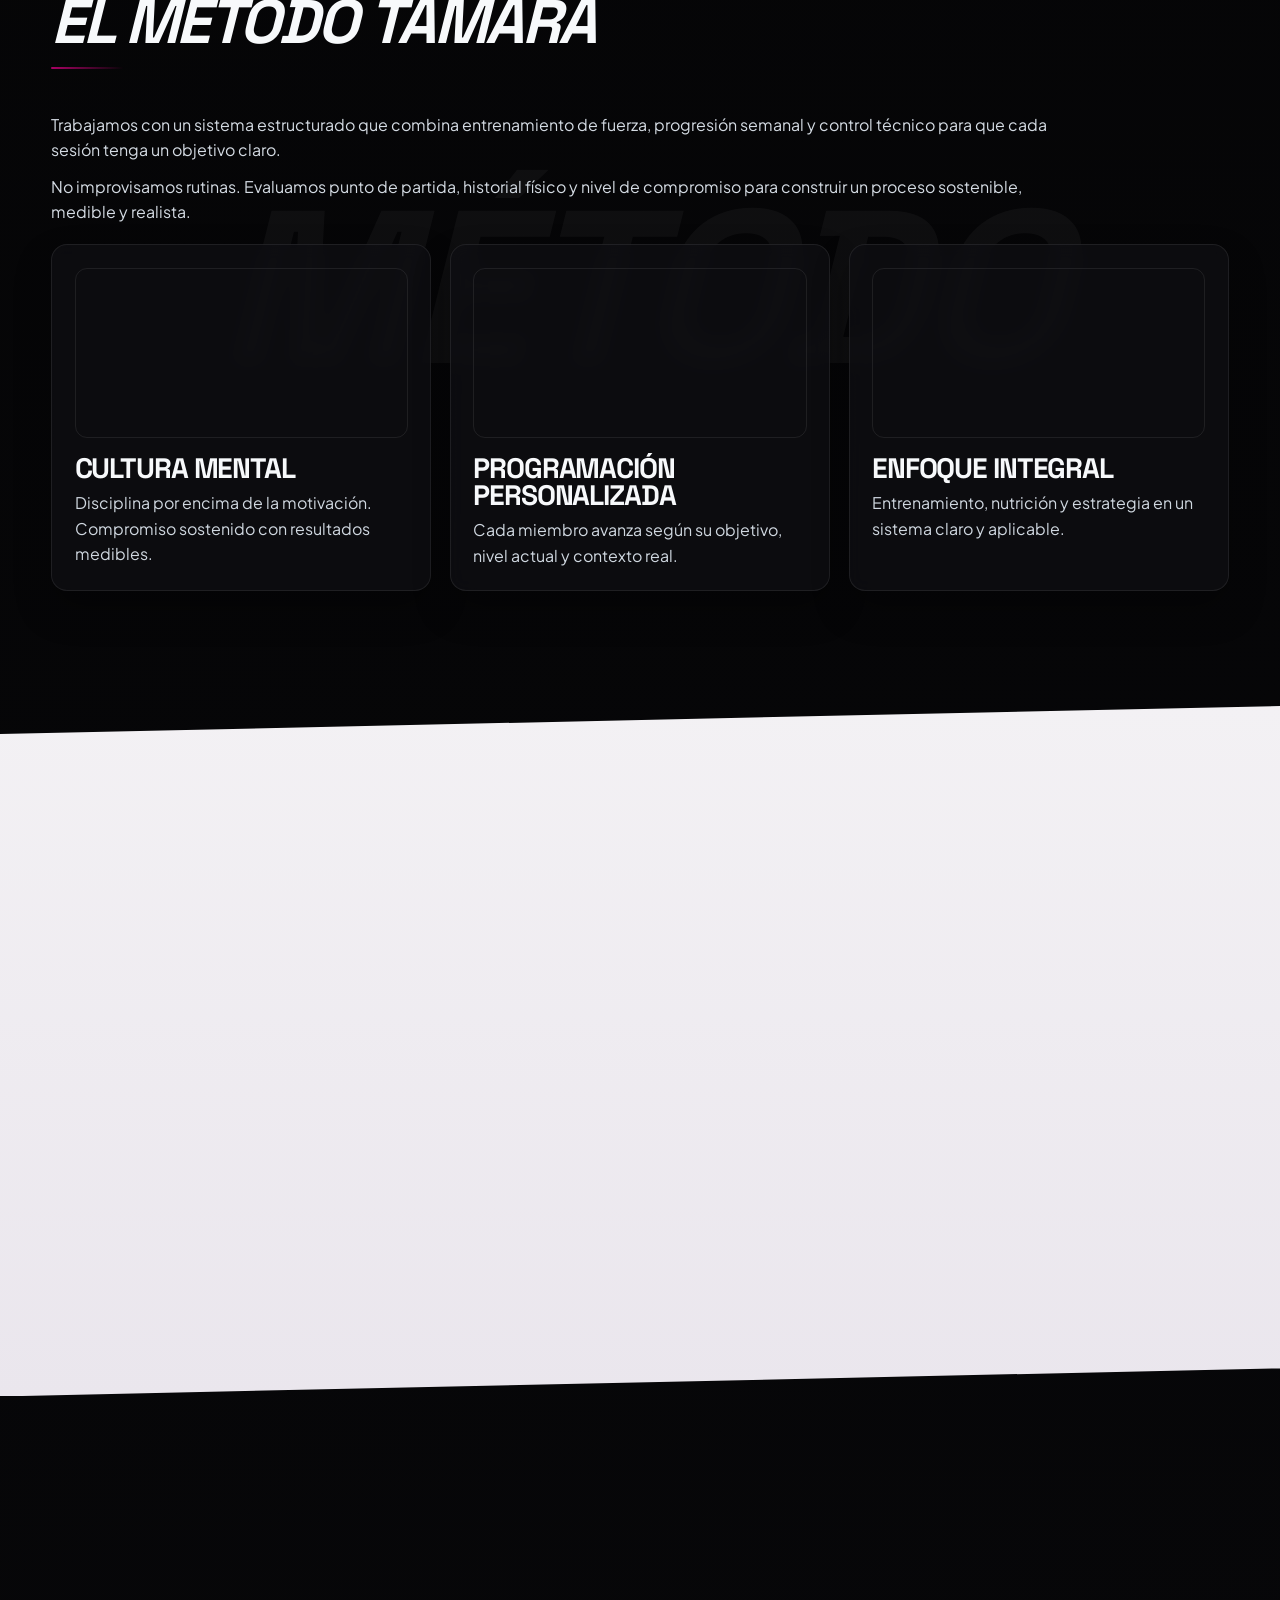
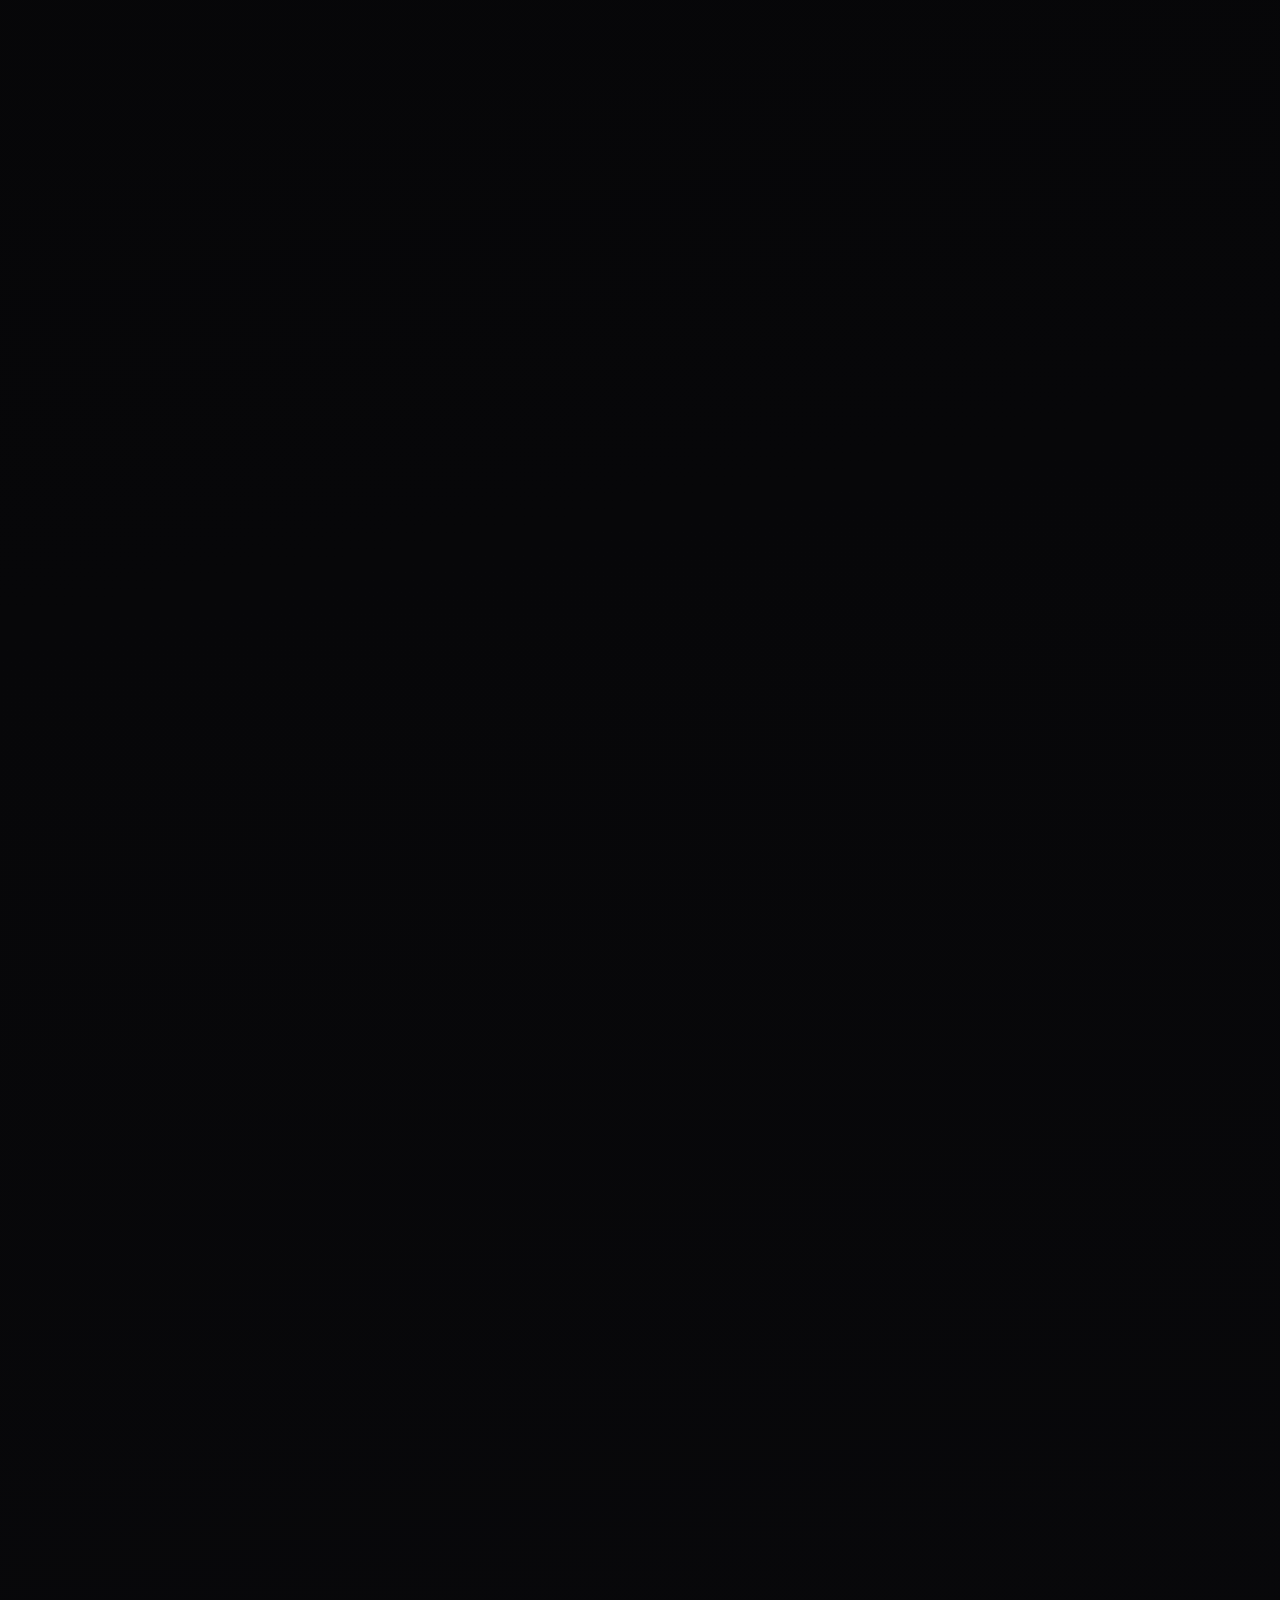
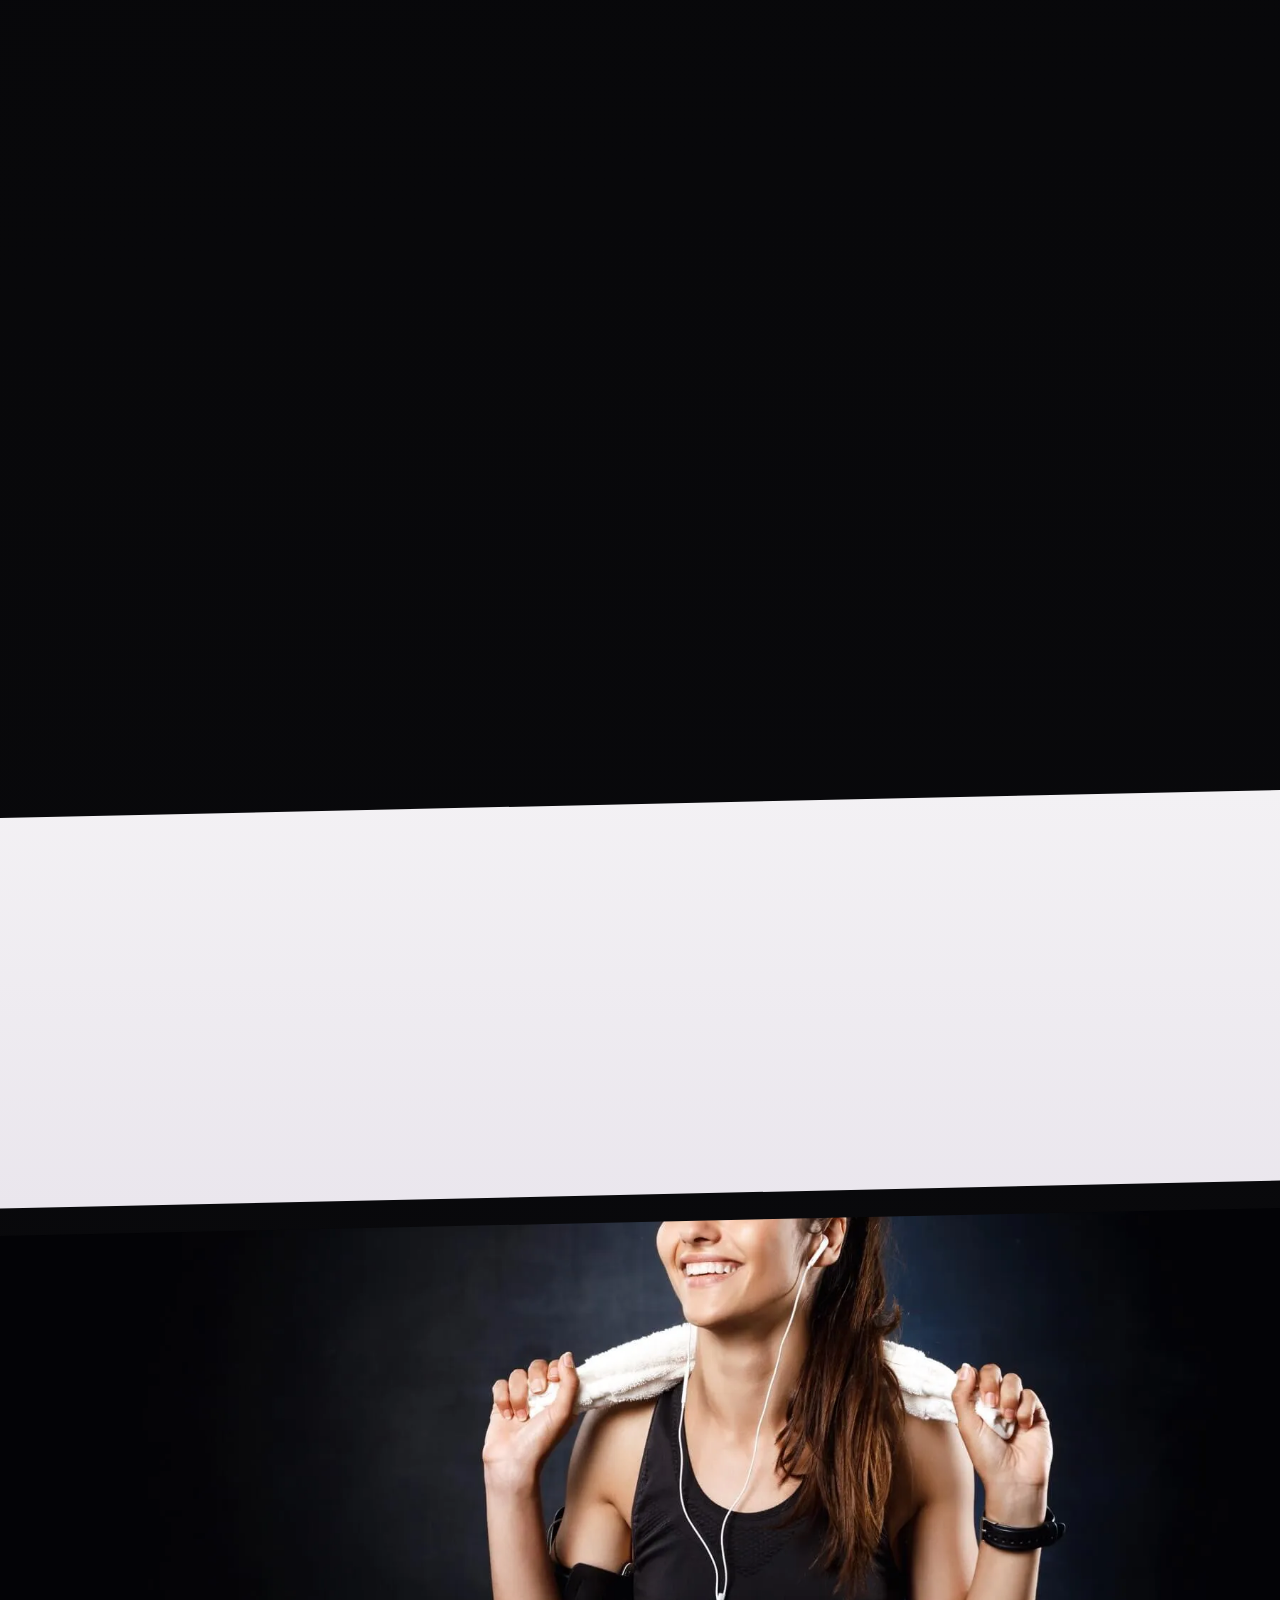
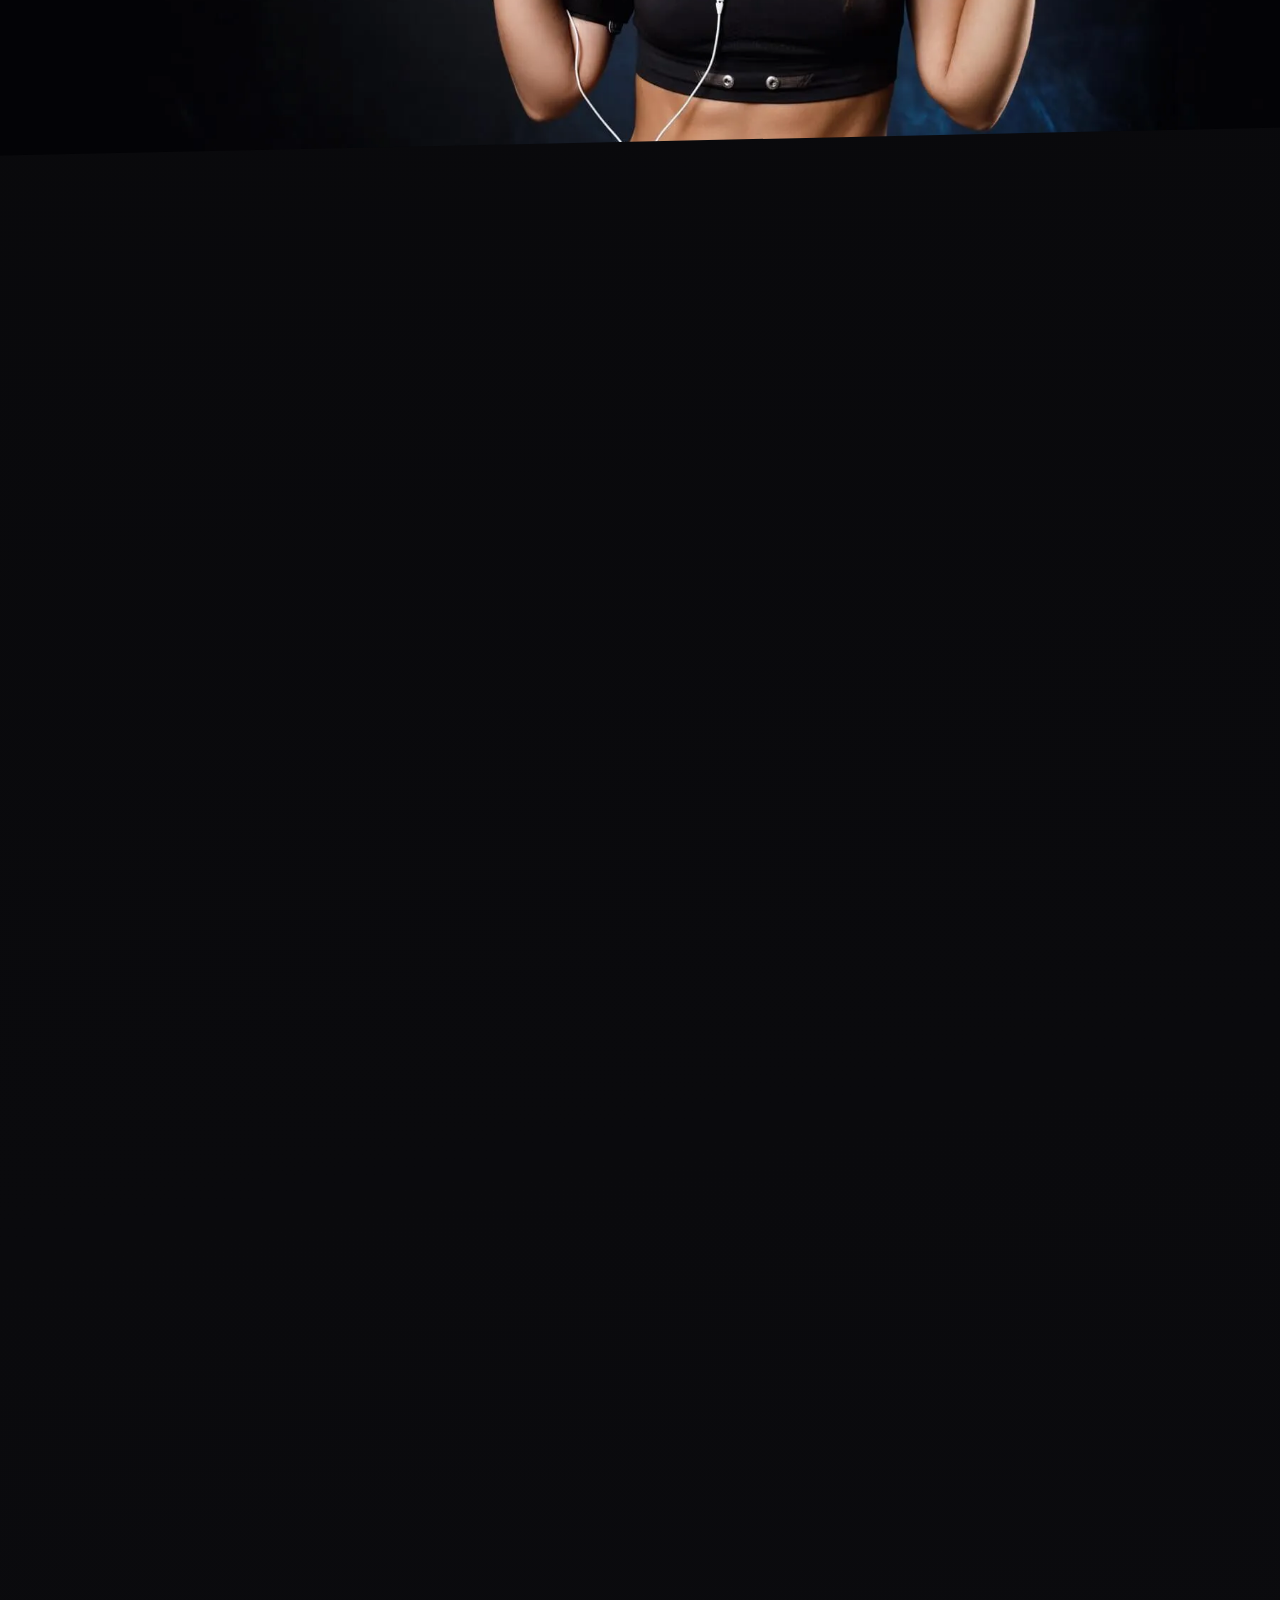
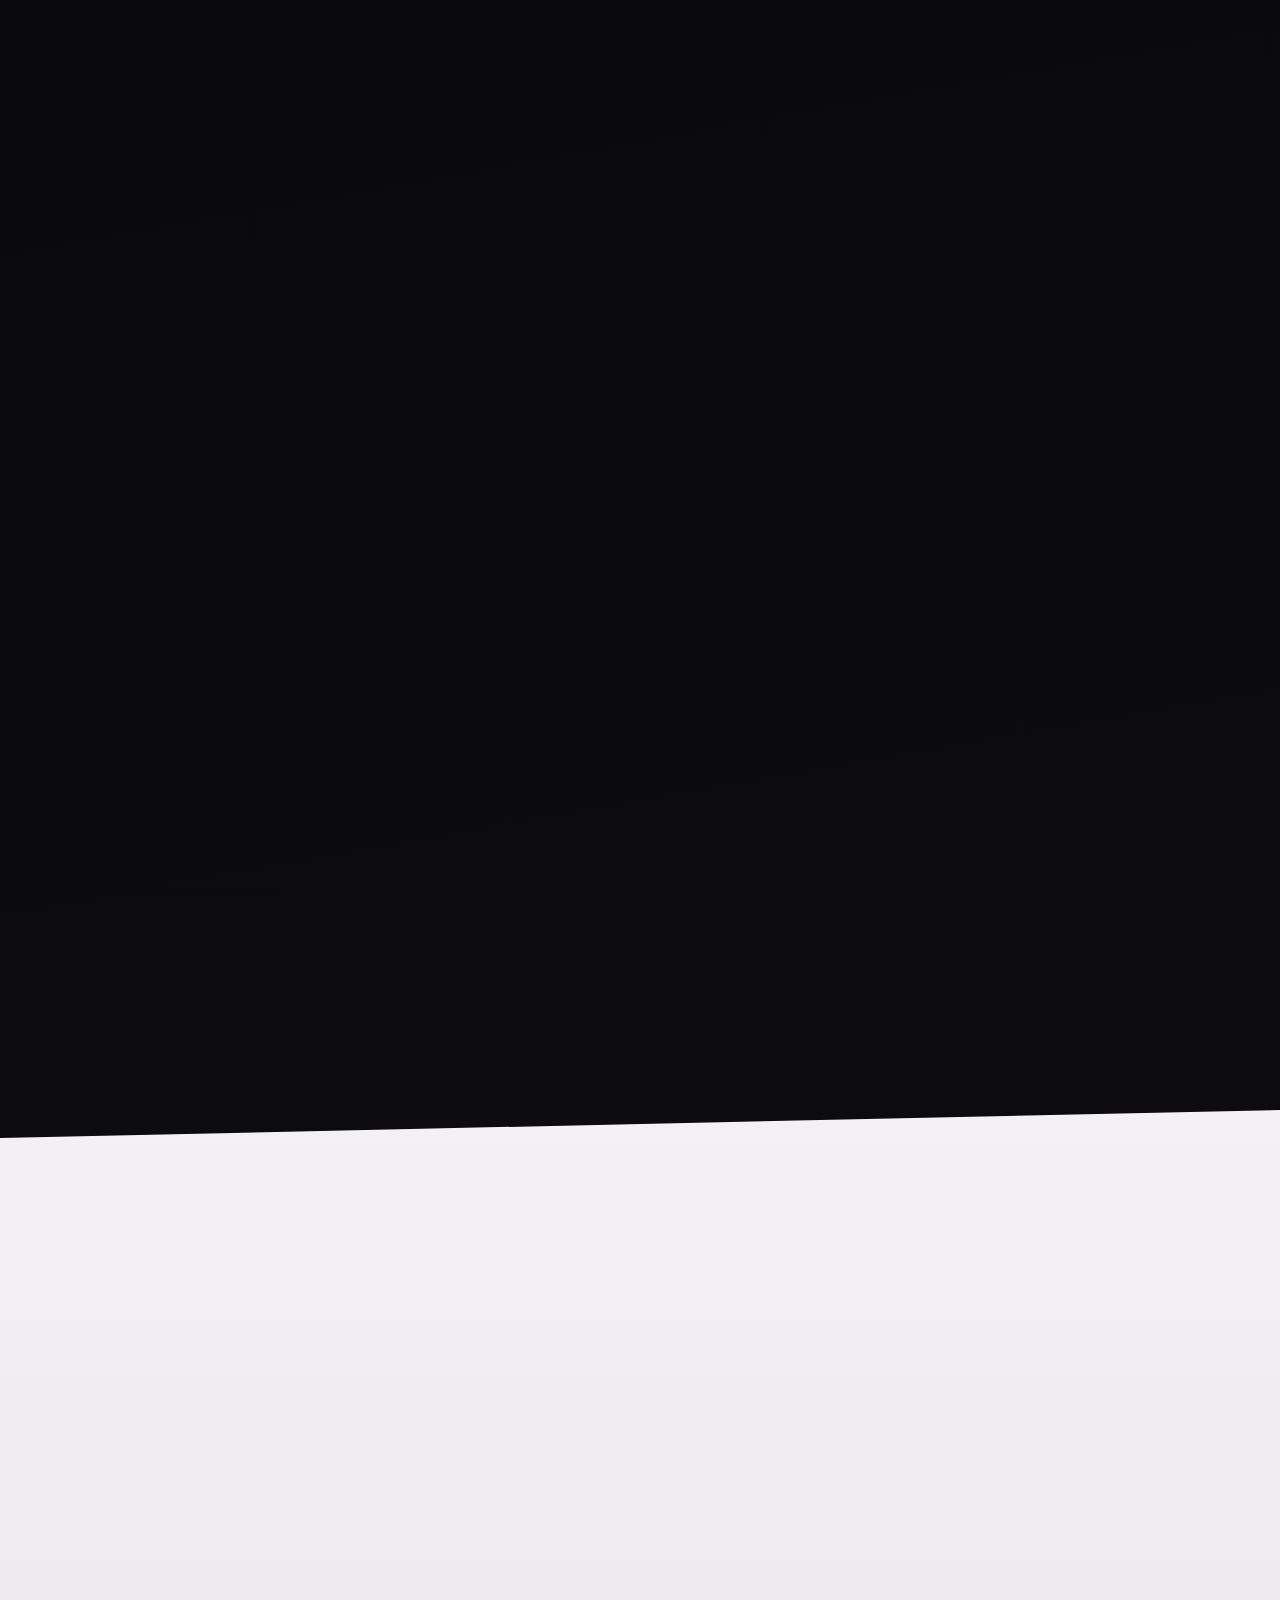
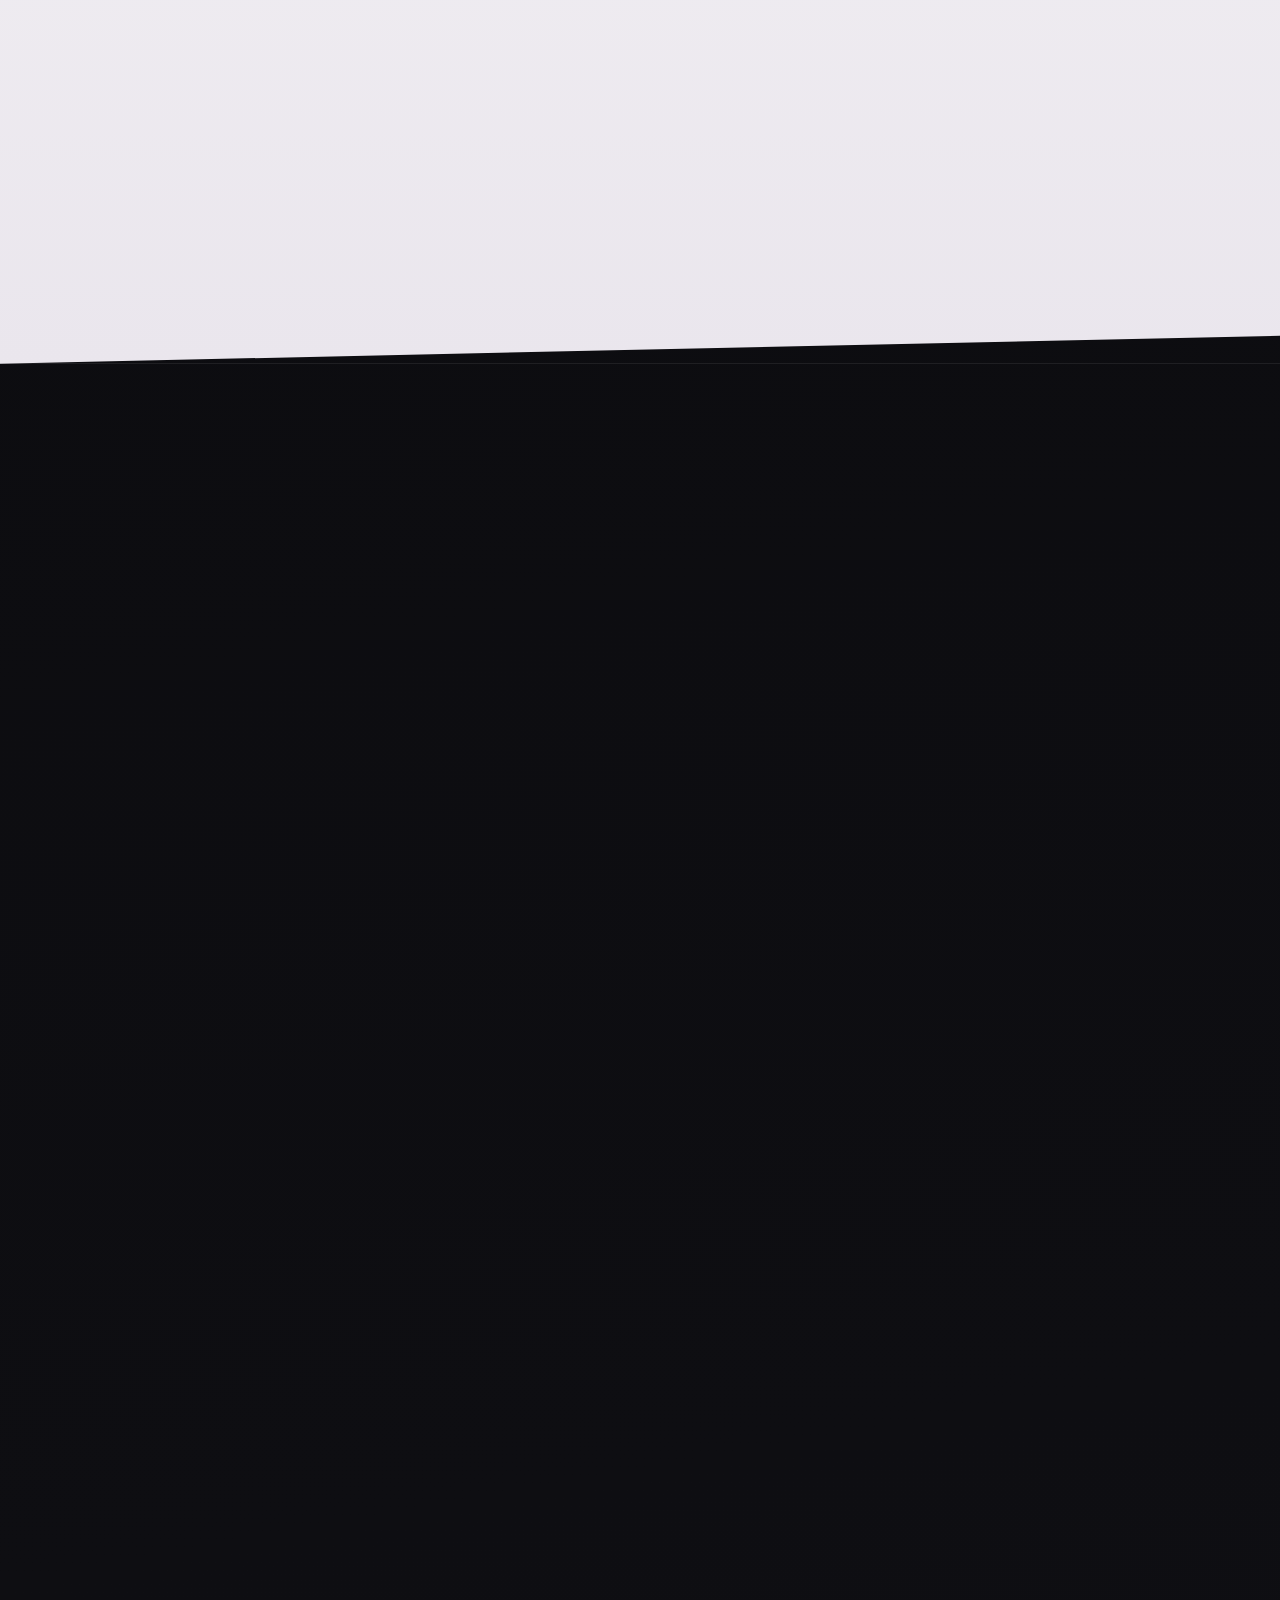
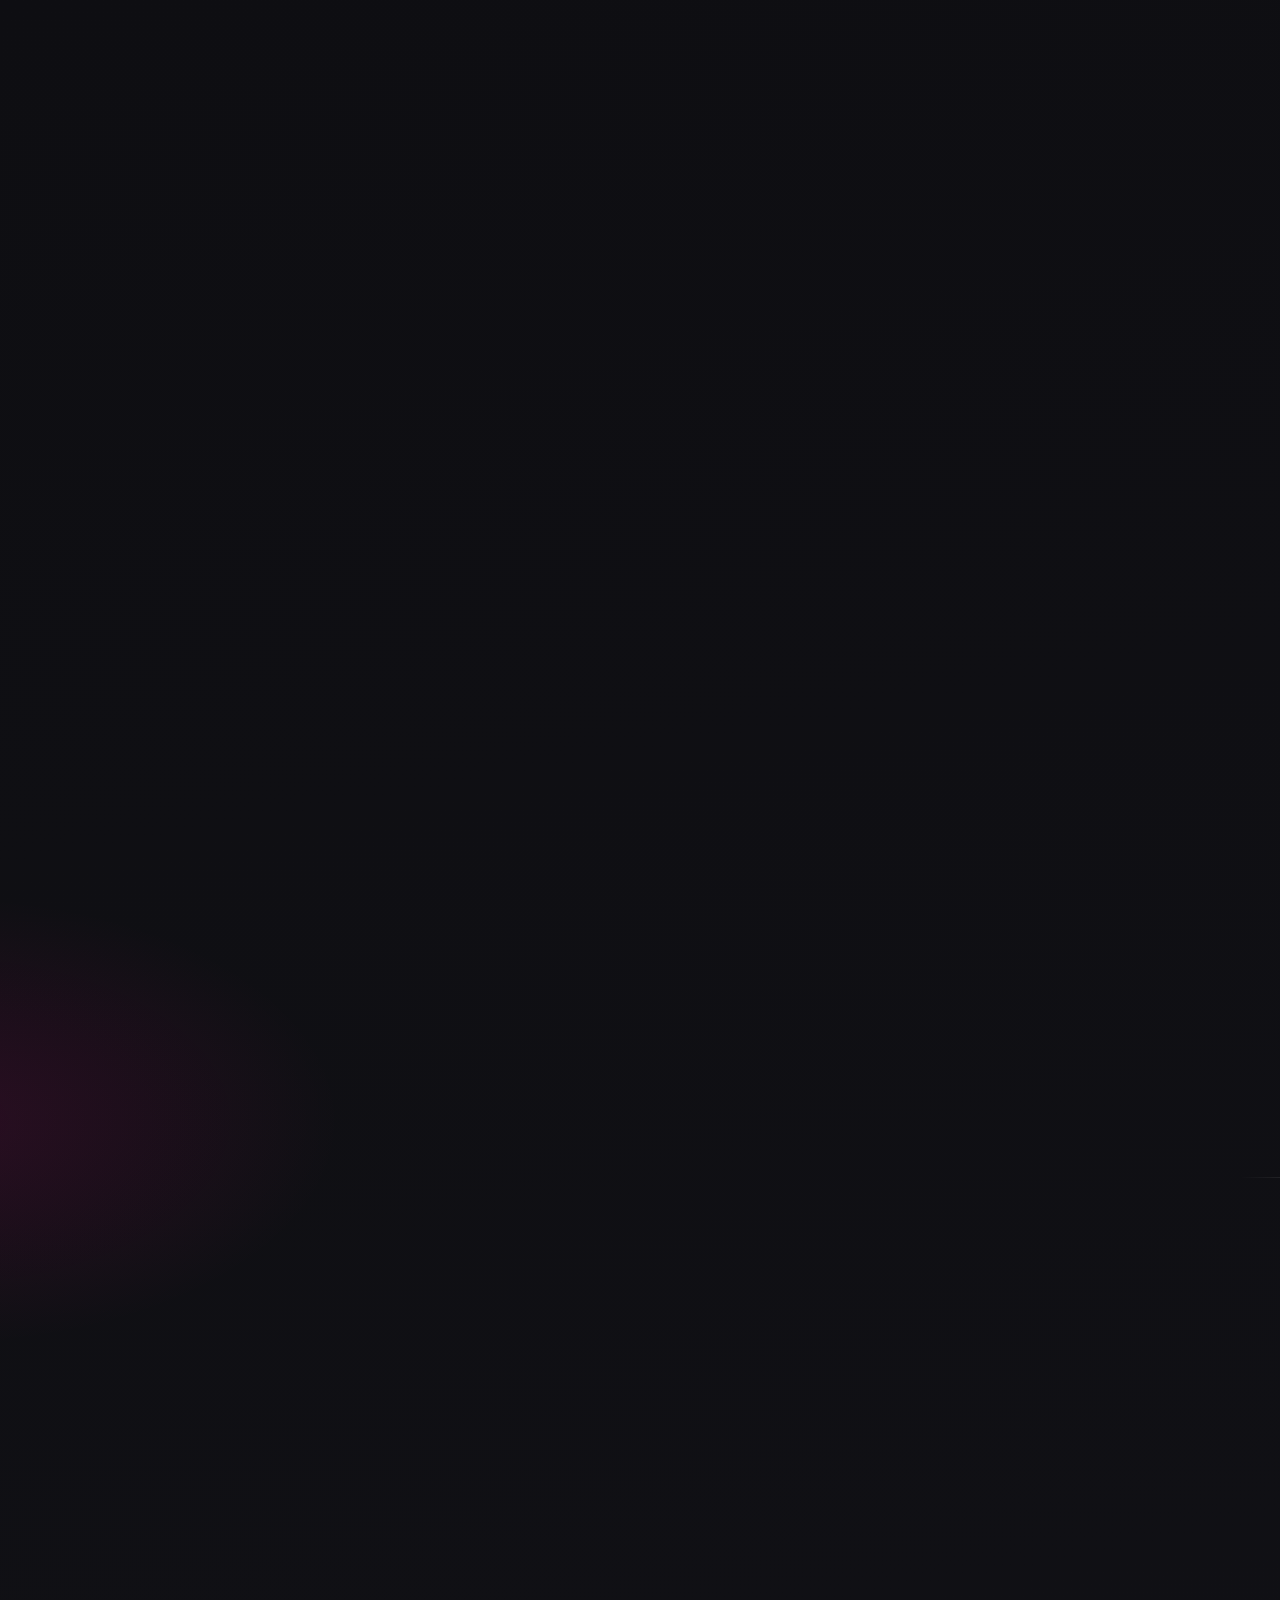
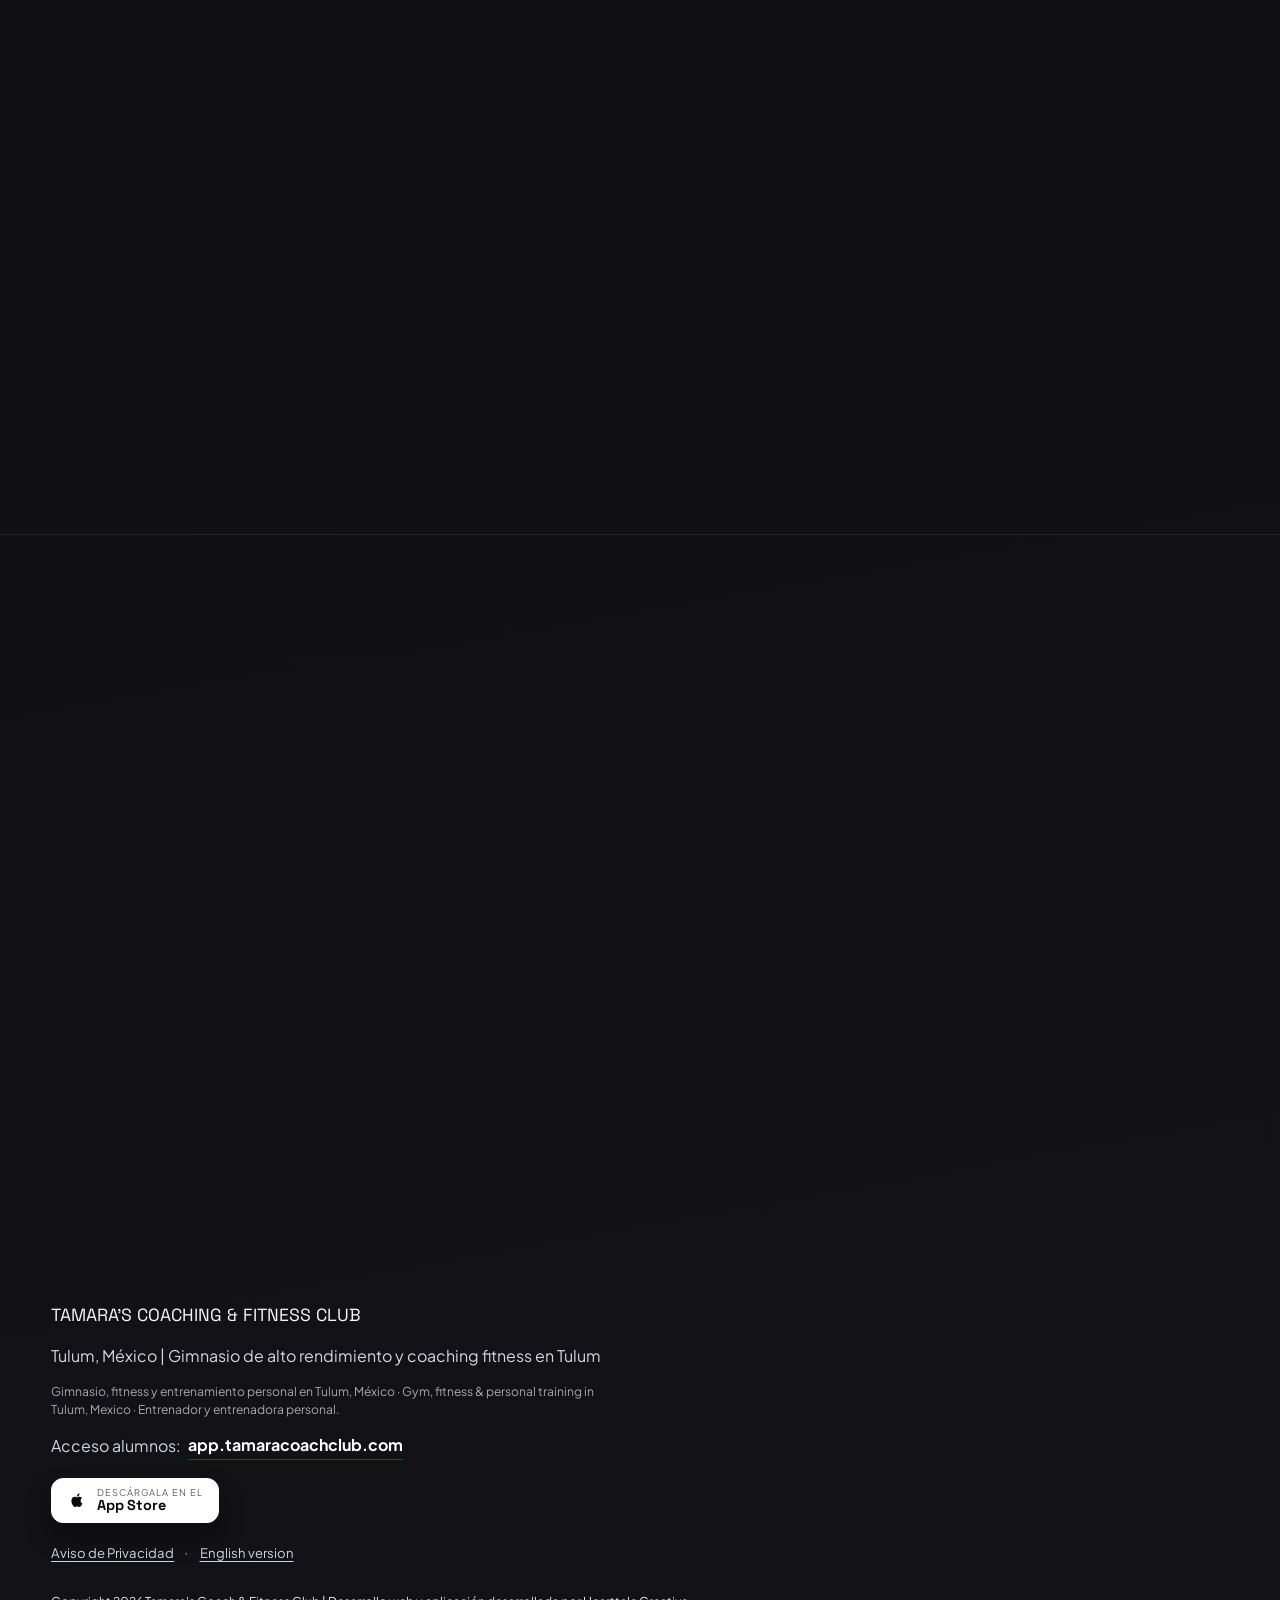
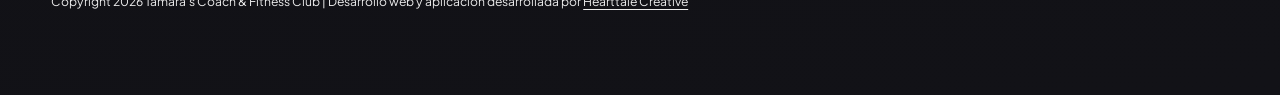
==== commit 2b38a639: "content: replace training plans with the current lineup and pricing Four plans now, replacing the pr" ====
--- a/index.html
+++ b/index.html
@@ -80,7 +80,7 @@
     "logo": "https://www.tamaracoachclub.com/logo.png",
     "image": "https://www.tamaracoachclub.com/tamara1-og.jpg",
     "telephone": "+52 984 238 4258",
-    "priceRange": "$$",
+    "priceRange": "$700-$4500 MXN",
     "currenciesAccepted": "MXN",
     "address": {
       "@type": "PostalAddress",
@@ -117,39 +117,9 @@
       "itemListElement": [
         {
           "@type": "Offer",
-          "name": "Plan En Línea",
-          "description": "Entrenamiento online con rutina y seguimiento a distancia. 3 días por semana, 1 hora por sesión.",
-          "price": "1500",
-          "priceCurrency": "MXN",
-          "category": "Membresía mensual",
-          "availability": "https://schema.org/InStock",
-          "url": "https://www.tamaracoachclub.com/#planes"
-        },
-        {
-          "@type": "Offer",
-          "name": "Plan Gold",
-          "description": "Acompañamiento cercano con más tiempo por sesión. 3 días por semana, 1.5 horas por sesión.",
-          "price": "2500",
-          "priceCurrency": "MXN",
-          "category": "Membresía mensual",
-          "availability": "https://schema.org/InStock",
-          "url": "https://www.tamaracoachclub.com/#planes"
-        },
-        {
-          "@type": "Offer",
           "name": "Plan Inicio Comprometido",
-          "description": "Para empezar con estructura y buenos hábitos. 3 días por semana, 1.5 horas por sesión.",
-          "price": "3000",
-          "priceCurrency": "MXN",
-          "category": "Membresía mensual",
-          "availability": "https://schema.org/InStock",
-          "url": "https://www.tamaracoachclub.com/#planes"
-        },
-        {
-          "@type": "Offer",
-          "name": "Plan Intermedio",
-          "description": "Cuatro días a la semana para progreso constante. 1.5 horas por sesión.",
-          "price": "3000",
+          "description": "3 sesiones por semana de 1.5 horas, plan de entrenamiento mensual, asesoría en suplementación, 1 dieta fitness y 1 evaluación al mes.",
+          "price": "3500",
           "priceCurrency": "MXN",
           "category": "Membresía mensual",
           "availability": "https://schema.org/InStock",
@@ -158,8 +128,8 @@
         {
           "@type": "Offer",
           "name": "Plan Base Fuerte",
-          "description": "Base sólida con volumen y consistencia semanal. 4 días por semana, 1.5 horas por sesión.",
-          "price": "3500",
+          "description": "4 sesiones por semana de 1.5 horas, plan mensual personalizado, asesoría en suplementación, 1 dieta fitness y 1 evaluación al mes.",
+          "price": "4000",
           "priceCurrency": "MXN",
           "category": "Membresía mensual",
           "availability": "https://schema.org/InStock",
@@ -167,11 +137,21 @@
         },
         {
           "@type": "Offer",
-          "name": "Plan Rendimiento Elite",
-          "description": "Máxima frecuencia y enfoque para resultados de alto nivel. 5 días por semana, 1.5 horas por sesión.",
-          "price": "4000",
+          "name": "Plan Rendimiento Élite",
+          "description": "5 sesiones por semana de 1.5 horas, programa personalizado, correcciones de técnica en tiempo real, 2 dietas fitness y 2 evaluaciones al mes.",
+          "price": "4500",
           "priceCurrency": "MXN",
           "category": "Membresía mensual",
+          "availability": "https://schema.org/InStock",
+          "url": "https://www.tamaracoachclub.com/#planes"
+        },
+        {
+          "@type": "Offer",
+          "name": "Sesiones Turísticas Únicas",
+          "description": "Sesión única de hasta 110 minutos con entrenamiento totalmente personalizado, en grupos de máximo 5 personas. Ideal para visitantes en Tulum.",
+          "price": "700",
+          "priceCurrency": "MXN",
+          "category": "Sesión única",
           "availability": "https://schema.org/InStock",
           "url": "https://www.tamaracoachclub.com/#planes"
         }
@@ -249,7 +229,7 @@
       {
         "@type": "Question",
         "name": "¿Cuánto cuesta entrenar en el gimnasio?",
-        "acceptedAnswer": { "@type": "Answer", "text": "Los planes van de $1,500 a $4,000 MXN al mes, según cuántos días entrenes por semana. Puedes ver el detalle de cada plan en la sección de planes de esta página." }
+        "acceptedAnswer": { "@type": "Answer", "text": "Los planes mensuales van de $3,500 a $4,500 MXN según cuántos días entrenes por semana. También hay sesiones únicas de $700 MXN, ideales si estás de visita en Tulum." }
       },
       {
         "@type": "Question",
@@ -259,7 +239,7 @@
       {
         "@type": "Question",
         "name": "¿Puedo entrenar si no vivo en Tulum?",
-        "acceptedAnswer": { "@type": "Answer", "text": "Sí. El Plan En Línea incluye rutina, seguimiento semanal y contacto directo por WhatsApp, para que entrenes desde donde estés." }
+        "acceptedAnswer": { "@type": "Answer", "text": "Sí. Ofrecemos coaching online con seguimiento semanal y contacto directo por WhatsApp, y todos los planes presenciales incluyen asesoría en línea cuando estás de viaje." }
       },
       {
         "@type": "Question",
@@ -652,7 +632,7 @@
           </details>
           <details>
              <summary>¿Cuánto cuesta entrenar en el gimnasio?</summary>
-             <p>Los planes van de $1,500 a $4,000 MXN al mes, según cuántos días entrenes por semana. Puedes ver el detalle de cada plan en la sección de planes de esta página.</p>
+             <p>Los planes mensuales van de $3,500 a $4,500 MXN según cuántos días entrenes por semana. También hay sesiones únicas de $700 MXN, ideales si estás de visita en Tulum.</p>
           </details>
           <details>
              <summary>¿Dónde está el gimnasio en Tulum?</summary>
@@ -660,7 +640,7 @@
           </details>
           <details>
              <summary>¿Puedo entrenar si no vivo en Tulum?</summary>
-             <p>Sí. El Plan En Línea incluye rutina, seguimiento semanal y contacto directo por WhatsApp, para que entrenes desde donde estés.</p>
+             <p>Sí. Ofrecemos coaching online con seguimiento semanal y contacto directo por WhatsApp, y todos los planes presenciales incluyen asesoría en línea cuando estás de viaje.</p>
           </details>
           <details>
              <summary>Do you speak English?</summary>
--- a/styles.css
+++ b/styles.css
@@ -2174,7 +2174,7 @@
 
 .plans-grid {
   display: grid;
-  grid-template-columns: repeat(3, minmax(0, 1fr));
+  grid-template-columns: repeat(2, minmax(0, 1fr));
   gap: 1.1rem;
 }
 
@@ -2681,3 +2681,117 @@
   margin: 0 0.45rem;
   opacity: 0.7;
 }
+
+/* ---- Plan cards: includes list + collapsible conditions ---- */
+
+.plan-card-includes {
+  margin-top: 0.2rem;
+}
+
+.plan-card-includes-label {
+  font-size: 0.68rem;
+  font-weight: 800;
+  letter-spacing: 0.14em;
+  text-transform: uppercase;
+  color: var(--accent-2);
+  margin-bottom: 0.55rem;
+}
+
+.plan-card-includes ul {
+  margin: 0;
+  padding: 0;
+  list-style: none;
+  display: grid;
+  gap: 0.4rem;
+}
+
+.plan-card-includes li {
+  position: relative;
+  padding-left: 1.35rem;
+  font-size: 0.9rem;
+  line-height: 1.45;
+  color: #d6dee7;
+}
+
+.plan-card-includes li::before {
+  content: "";
+  position: absolute;
+  left: 0;
+  top: 0.42em;
+  width: 0.62rem;
+  height: 0.34rem;
+  border-left: 2px solid var(--accent-2);
+  border-bottom: 2px solid var(--accent-2);
+  transform: rotate(-45deg);
+}
+
+.plan-card-conditions {
+  margin-top: 0.9rem;
+  border-top: 1px solid var(--line-soft);
+  padding-top: 0.75rem;
+}
+
+.plan-card-conditions summary {
+  list-style: none;
+  cursor: pointer;
+  display: inline-flex;
+  align-items: center;
+  gap: 0.4rem;
+  min-height: 26px;
+  padding: 0.15rem 0;
+  font-size: 0.76rem;
+  font-weight: 700;
+  letter-spacing: 0.08em;
+  text-transform: uppercase;
+  color: var(--muted);
+  transition: color 180ms ease;
+}
+
+.plan-card-conditions summary::-webkit-details-marker {
+  display: none;
+}
+
+.plan-card-conditions summary::after {
+  content: "+";
+  font-size: 1rem;
+  line-height: 1;
+  color: var(--accent-2);
+}
+
+.plan-card-conditions[open] summary::after {
+  content: "–";
+}
+
+.plan-card-conditions summary:hover,
+.plan-card-conditions summary:focus-visible {
+  color: #eef2f6;
+}
+
+.plan-card-conditions ul {
+  margin: 0.7rem 0 0;
+  padding-left: 1.05rem;
+  display: grid;
+  gap: 0.3rem;
+}
+
+.plan-card-conditions li {
+  font-size: 0.82rem;
+  line-height: 1.45;
+  color: var(--muted);
+}
+
+.plan-card-tag.is-single {
+  color: #bfe8ff;
+  background: rgba(90, 170, 255, 0.16);
+  border-color: rgba(90, 170, 255, 0.4);
+}
+
+.plan-card-btn {
+  margin-top: auto;
+}
+
+@media (max-width: 860px) {
+  .plans-grid {
+    grid-template-columns: 1fr;
+  }
+}
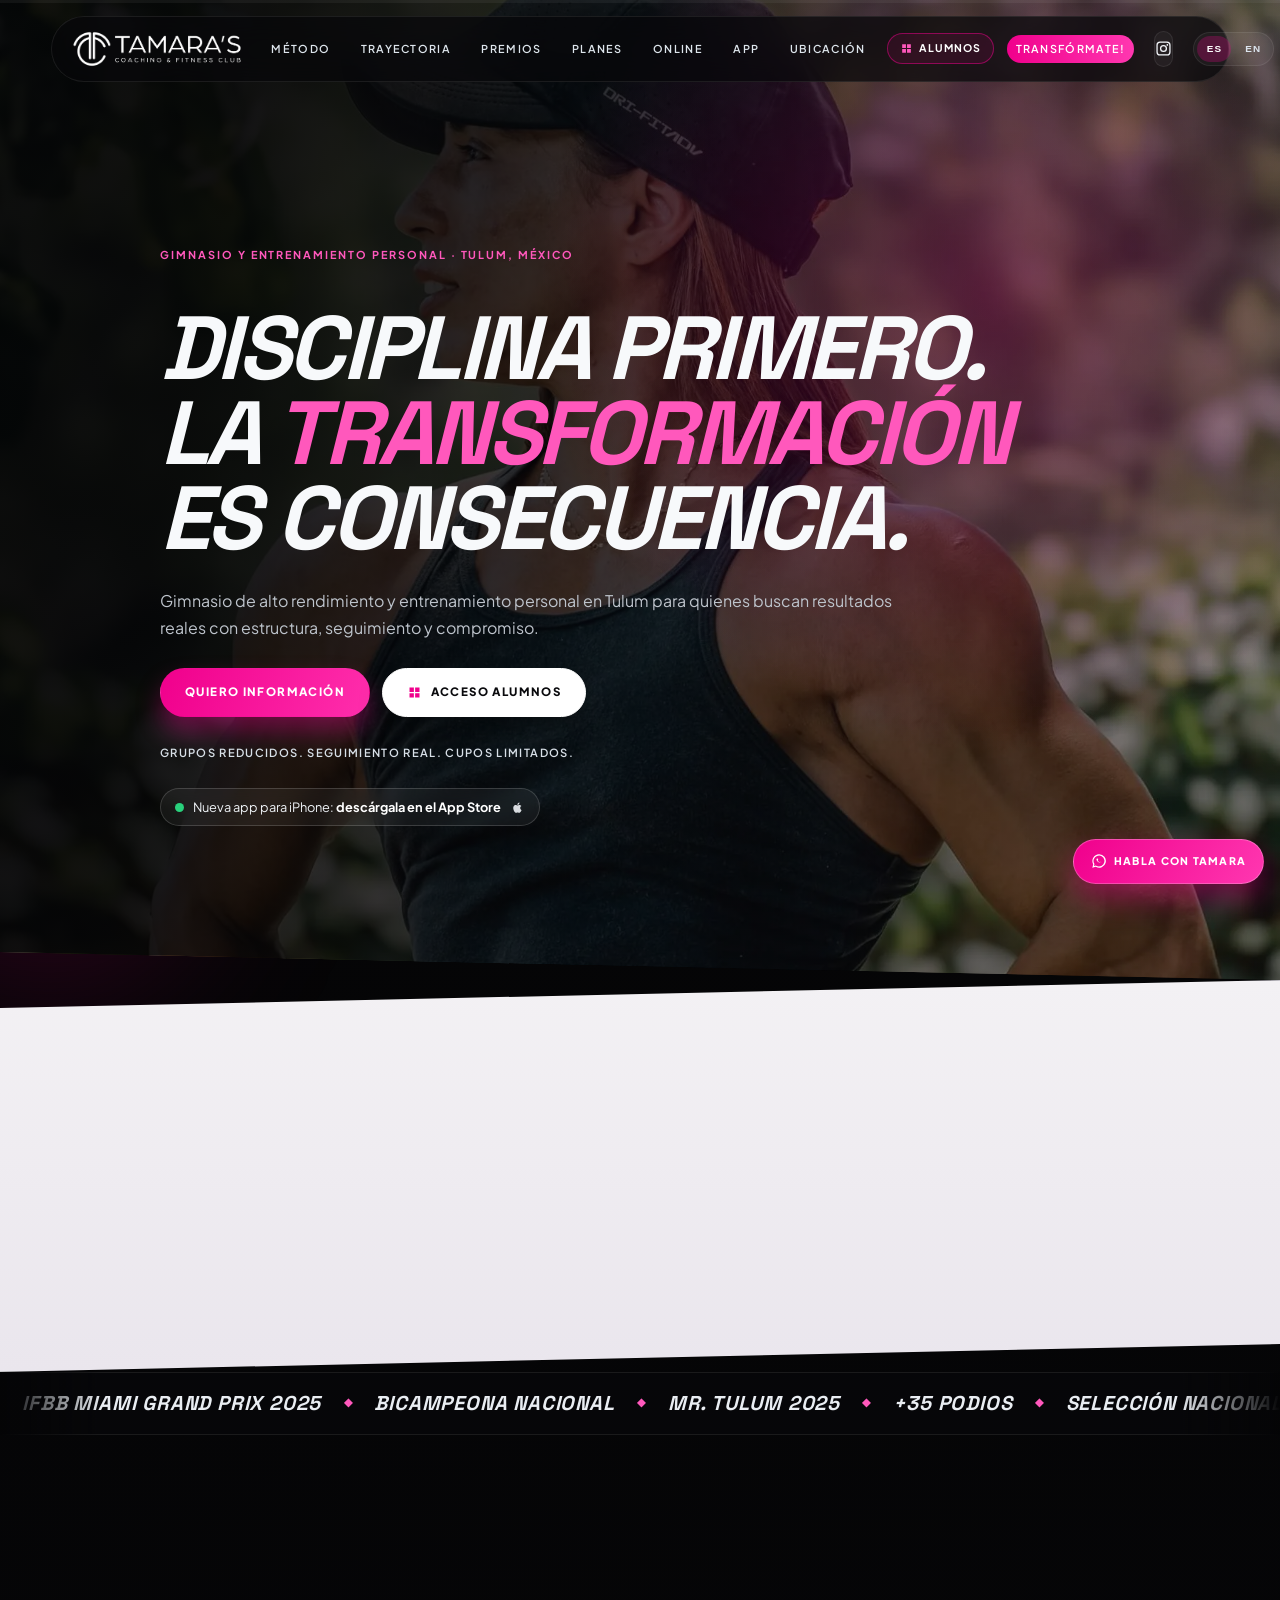
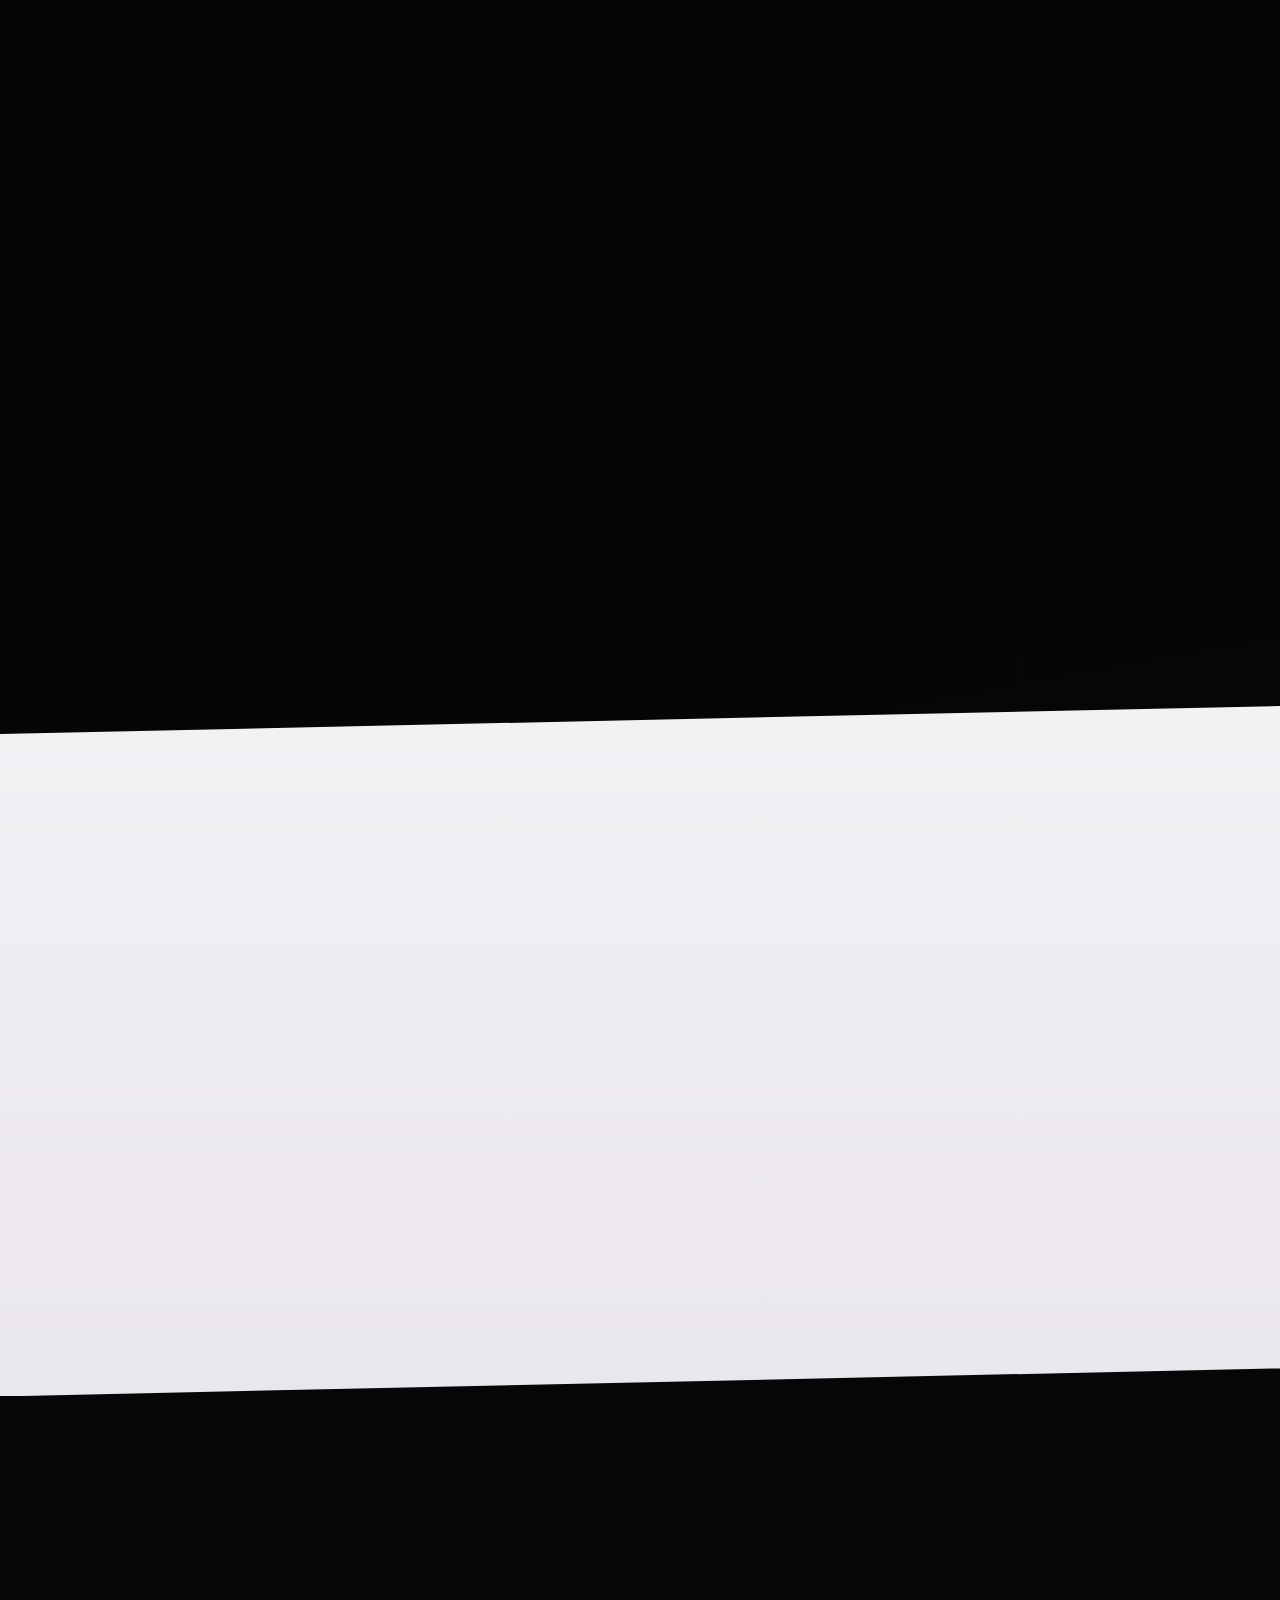
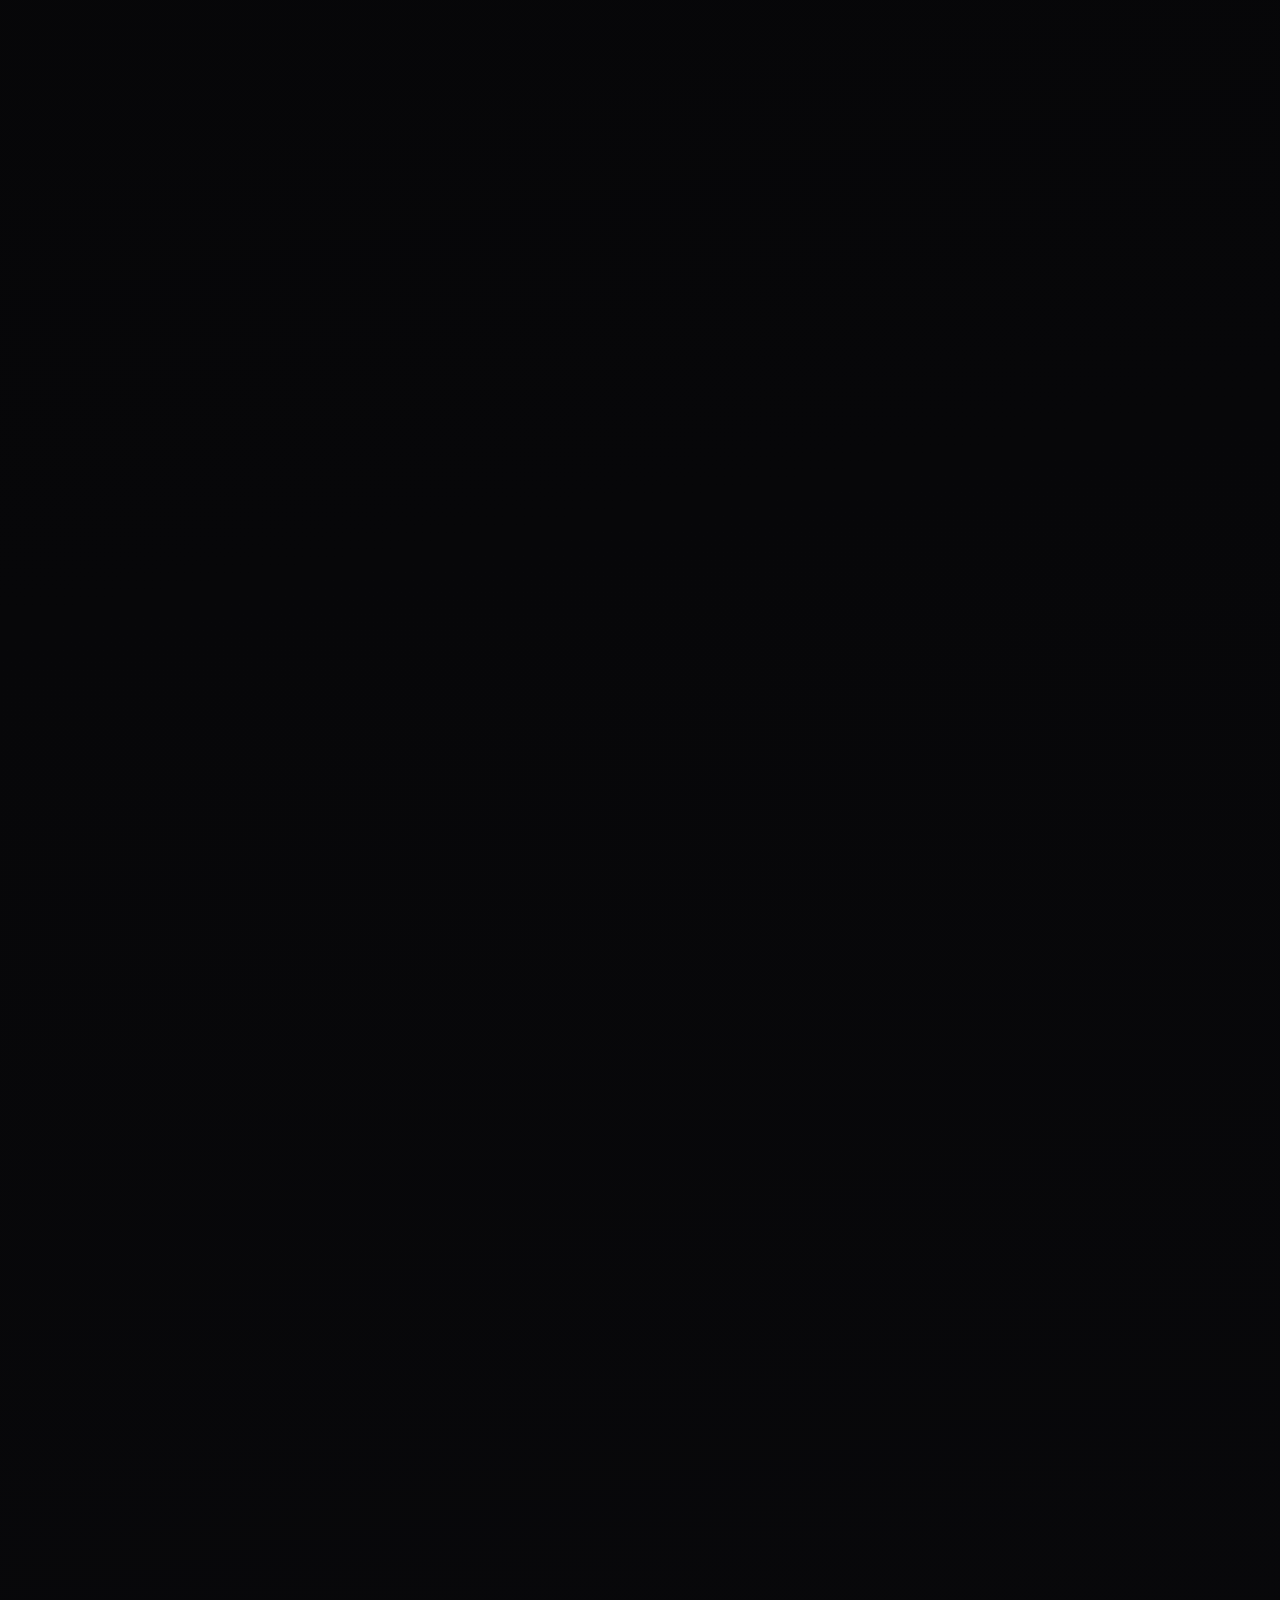
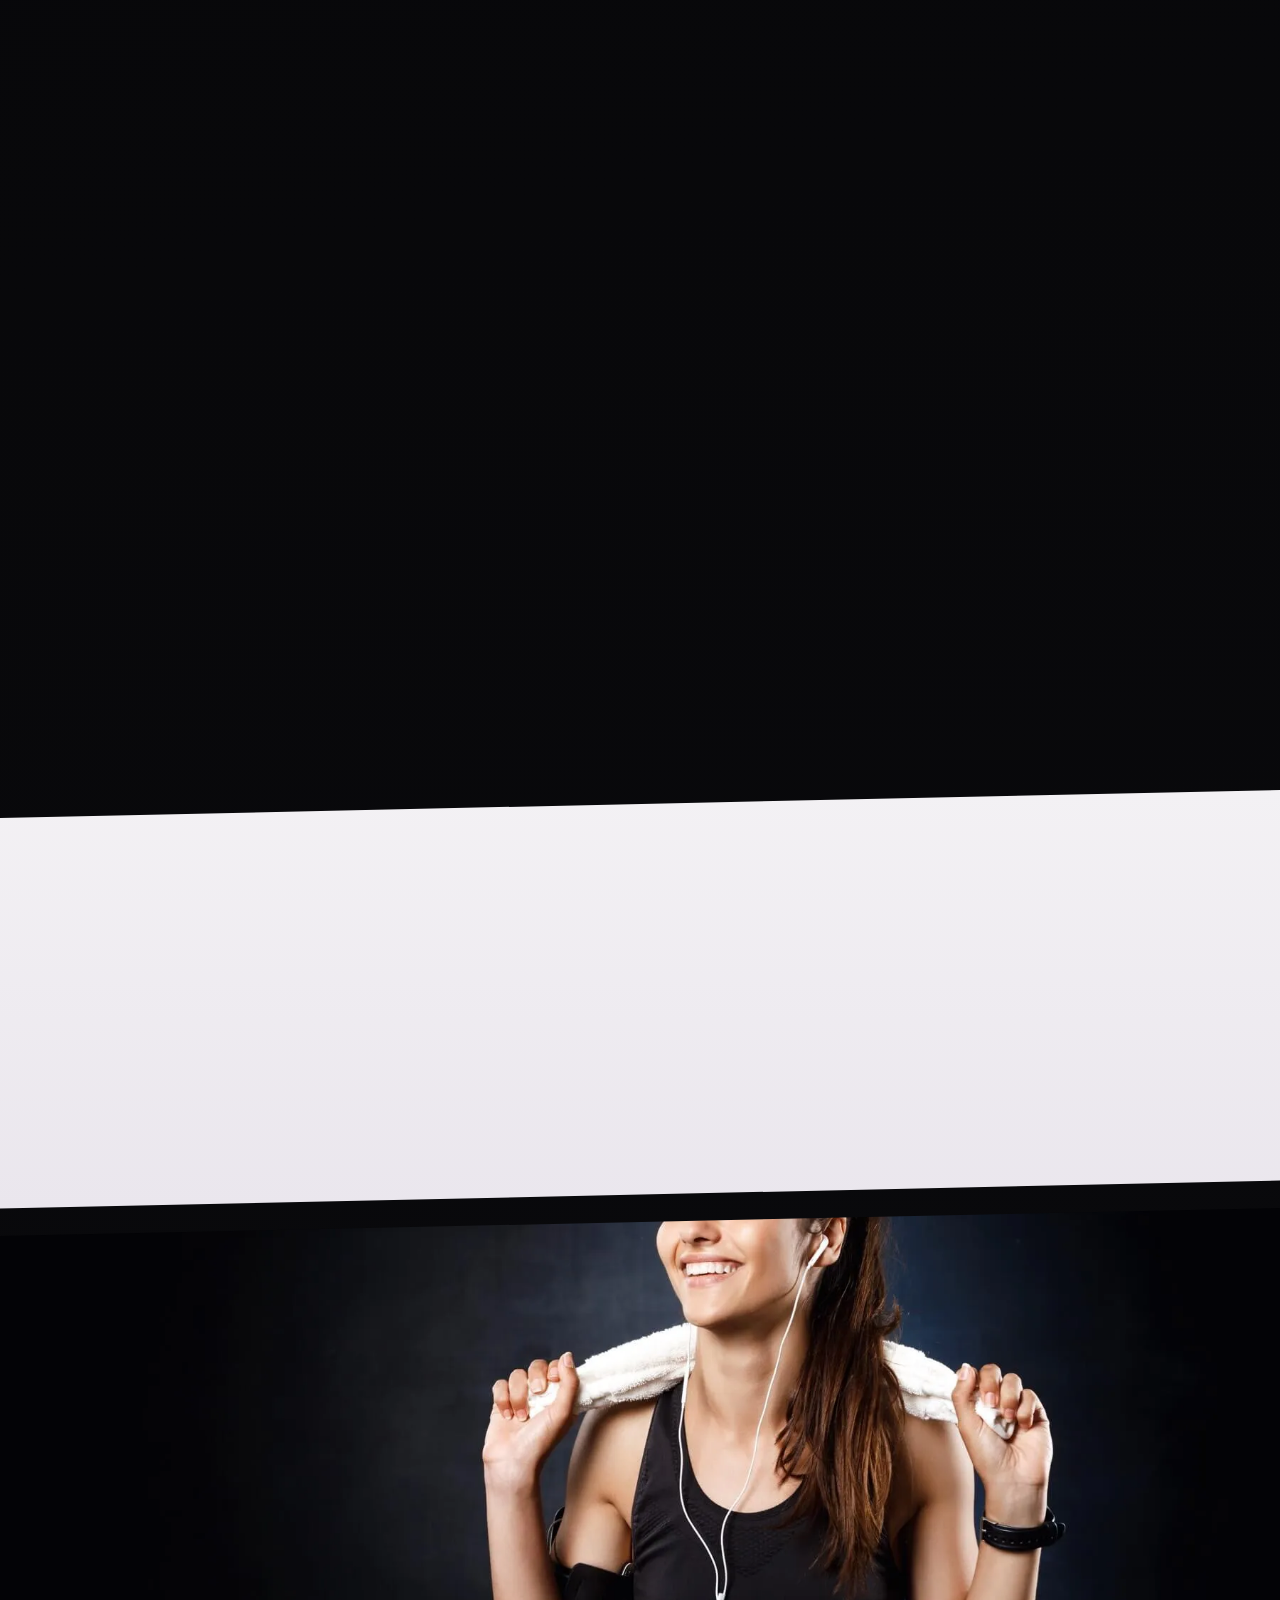
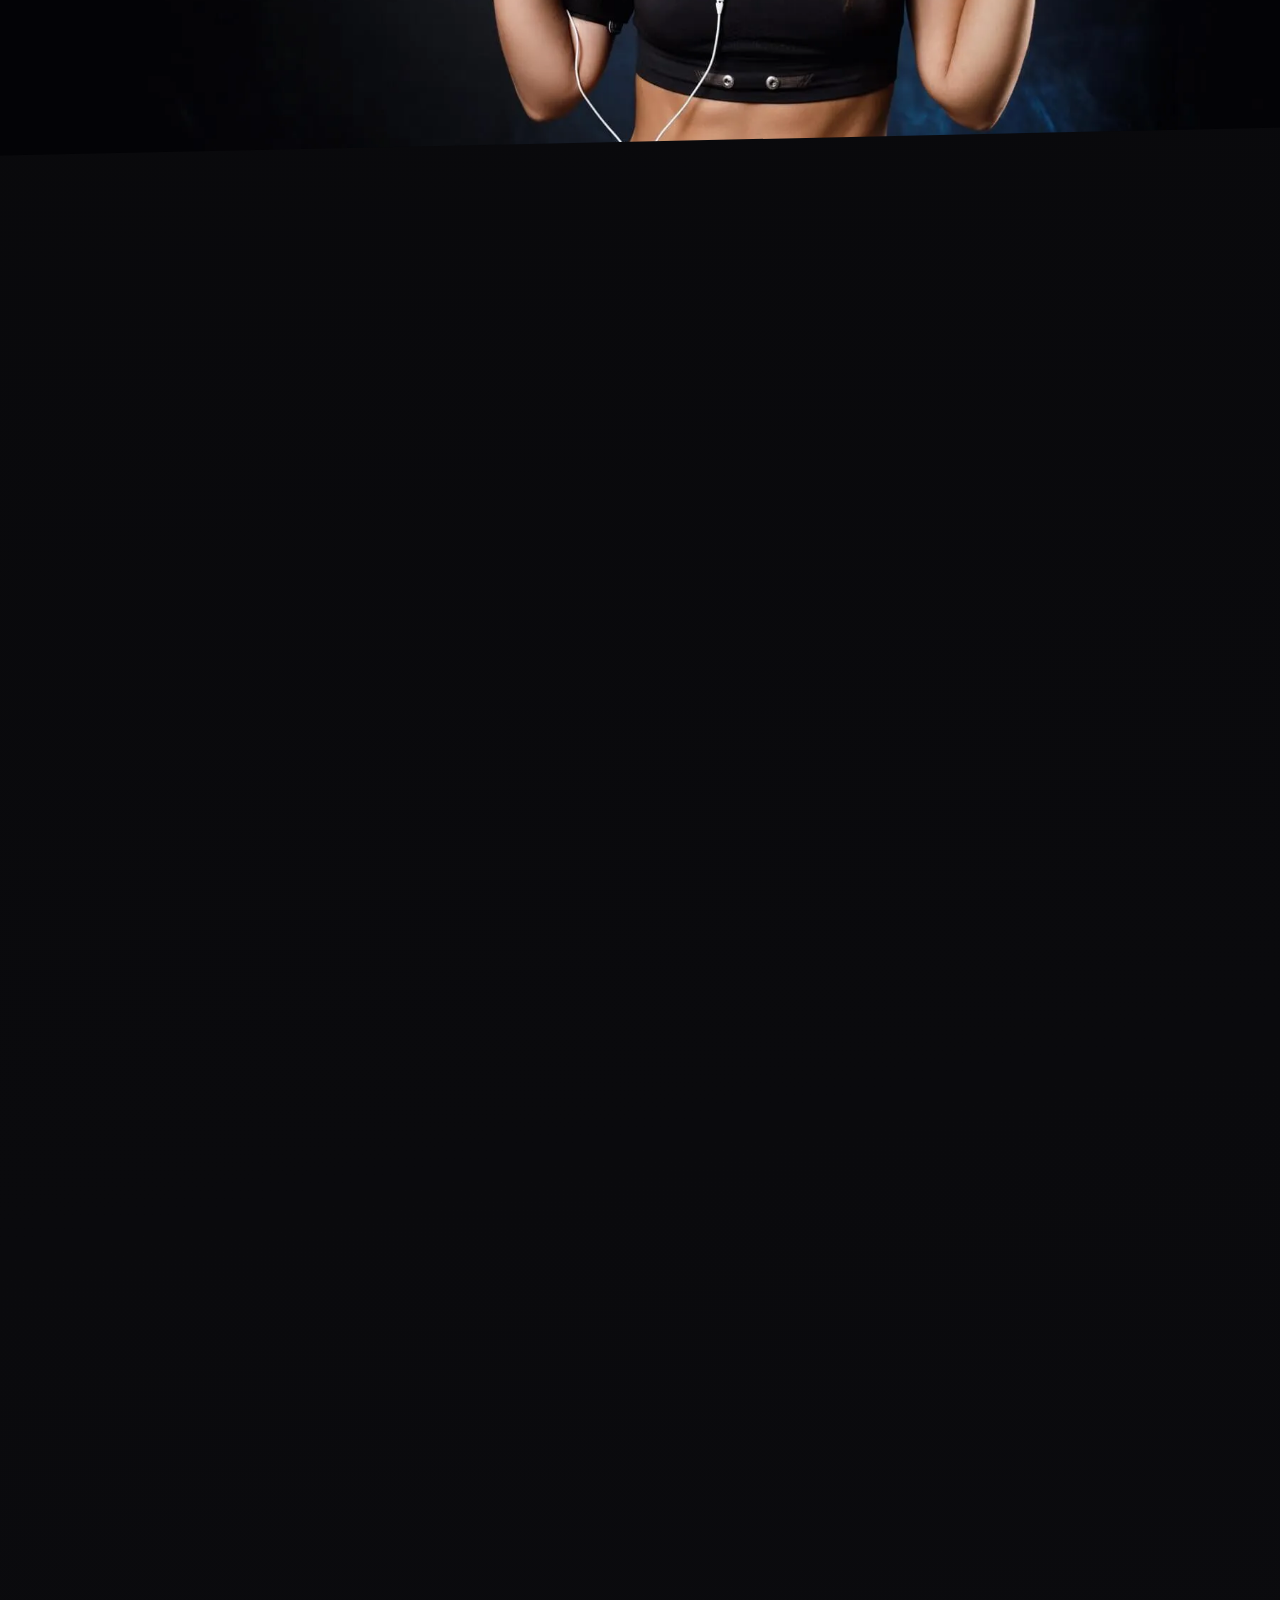
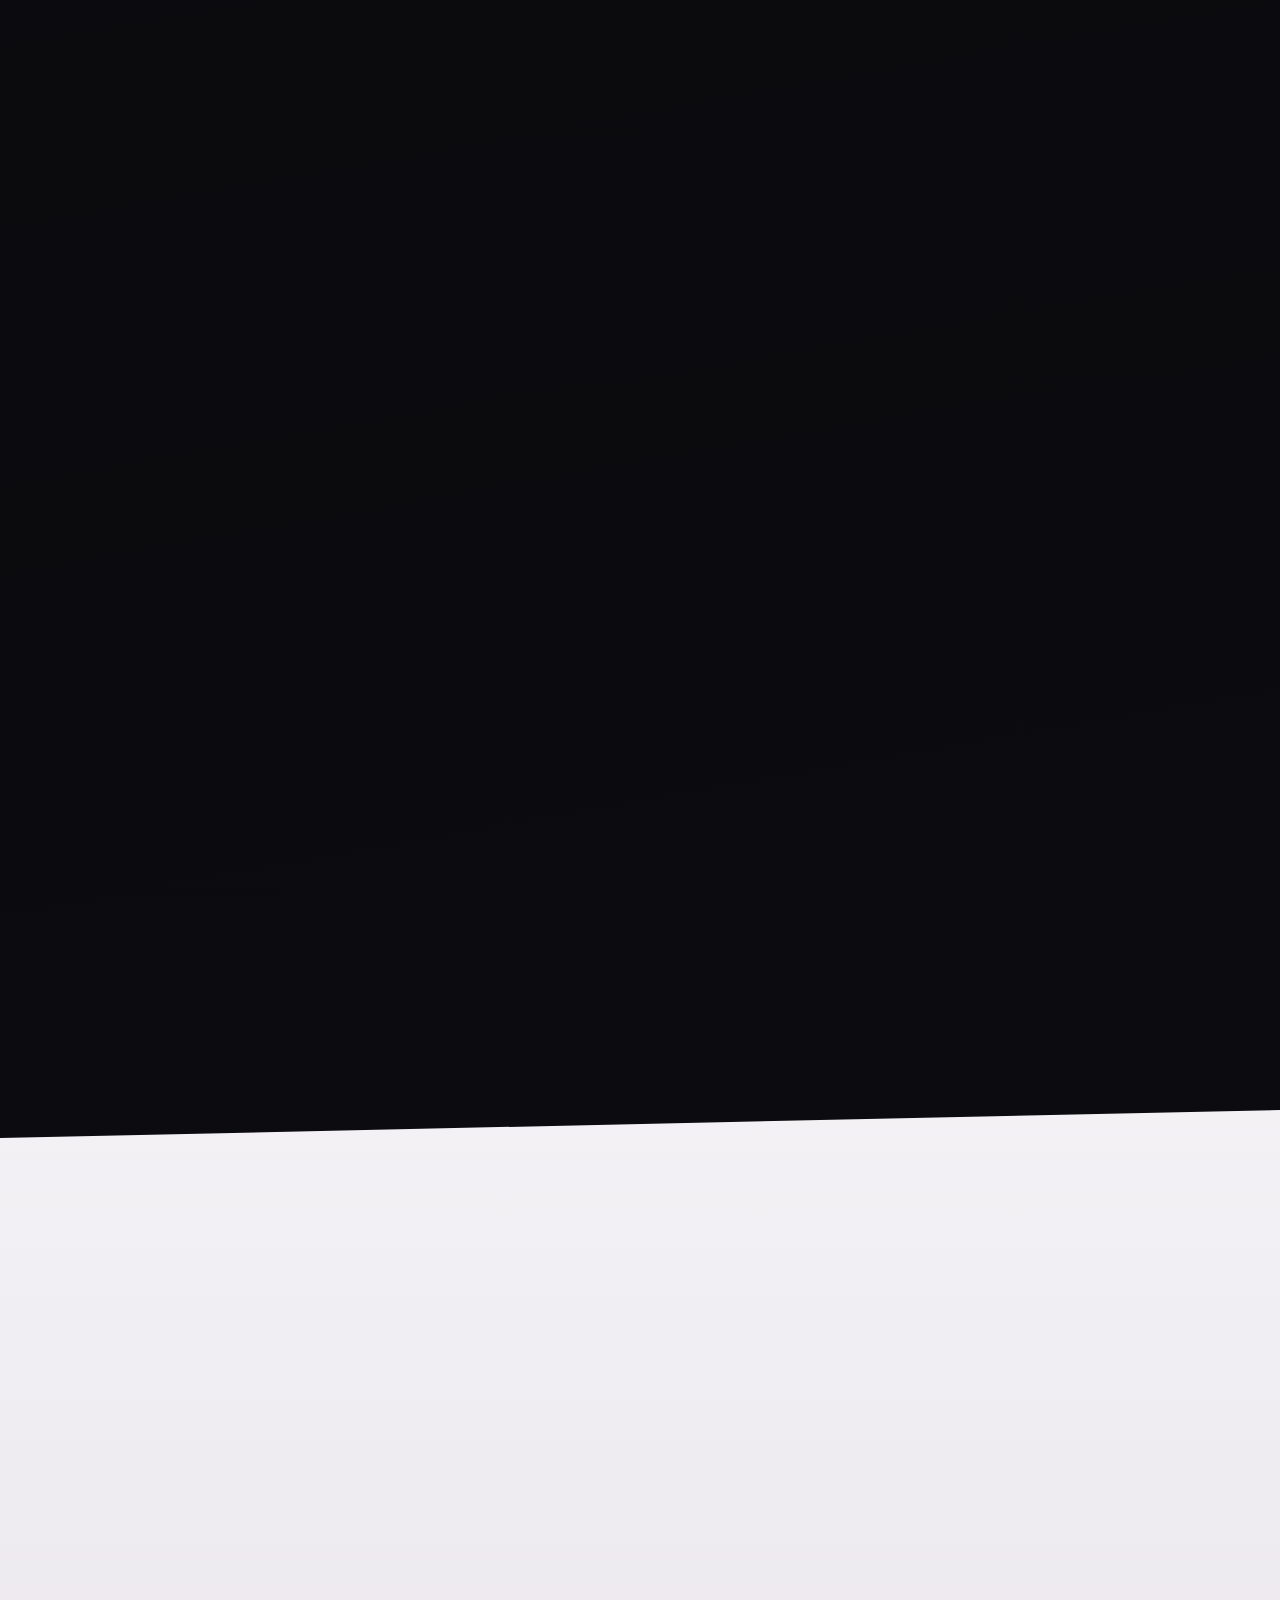
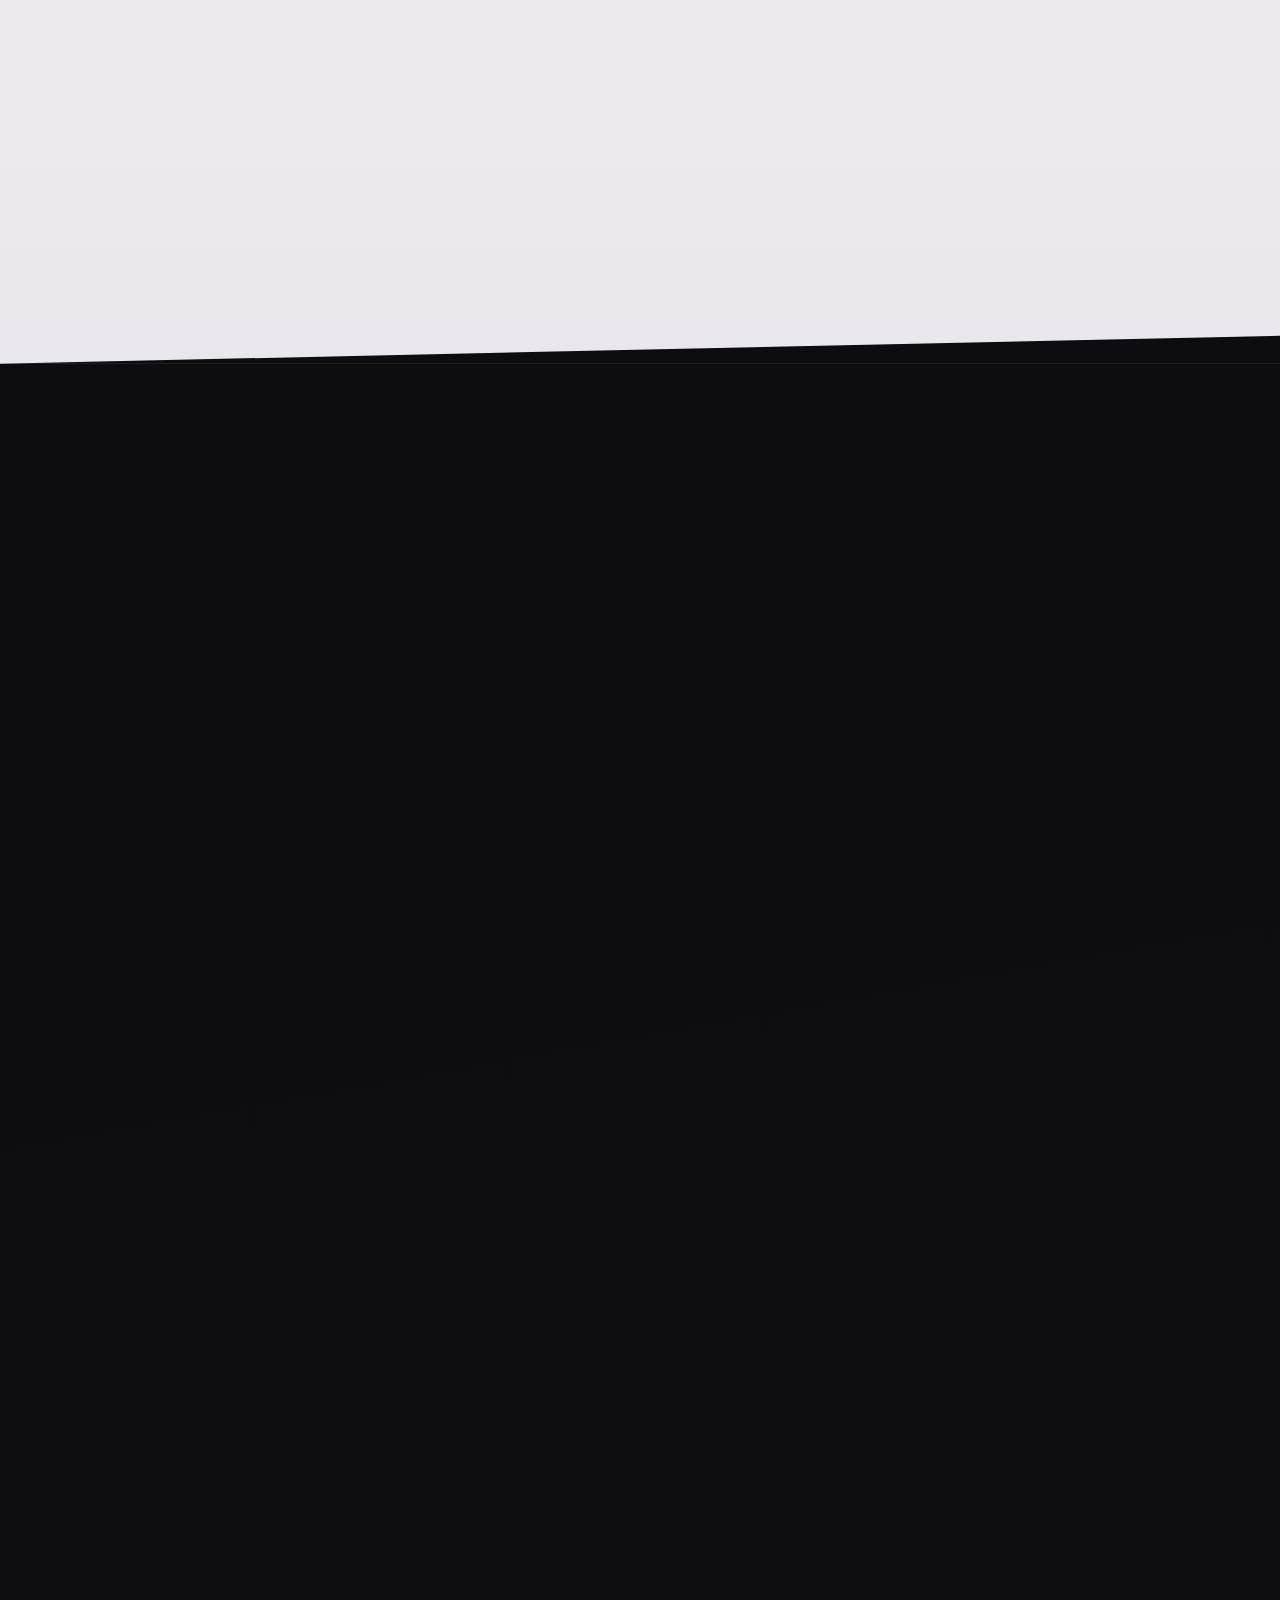
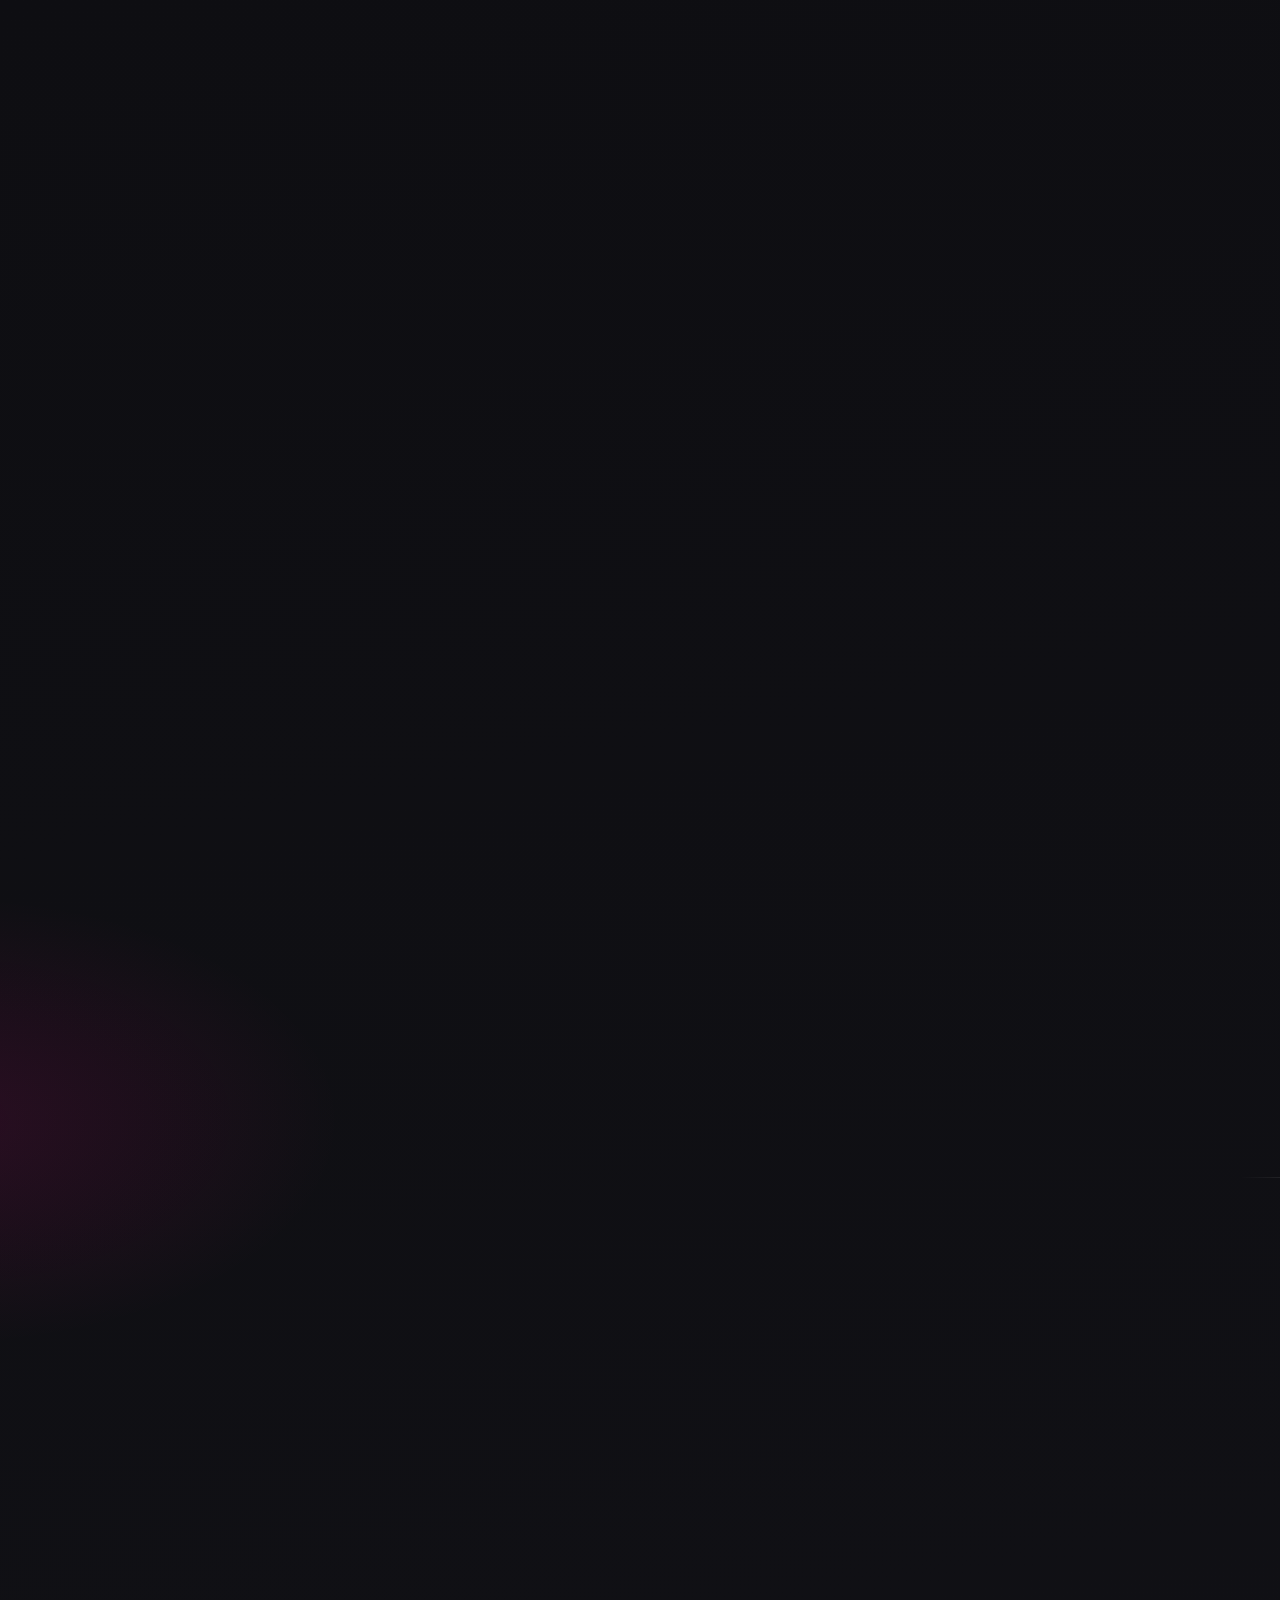
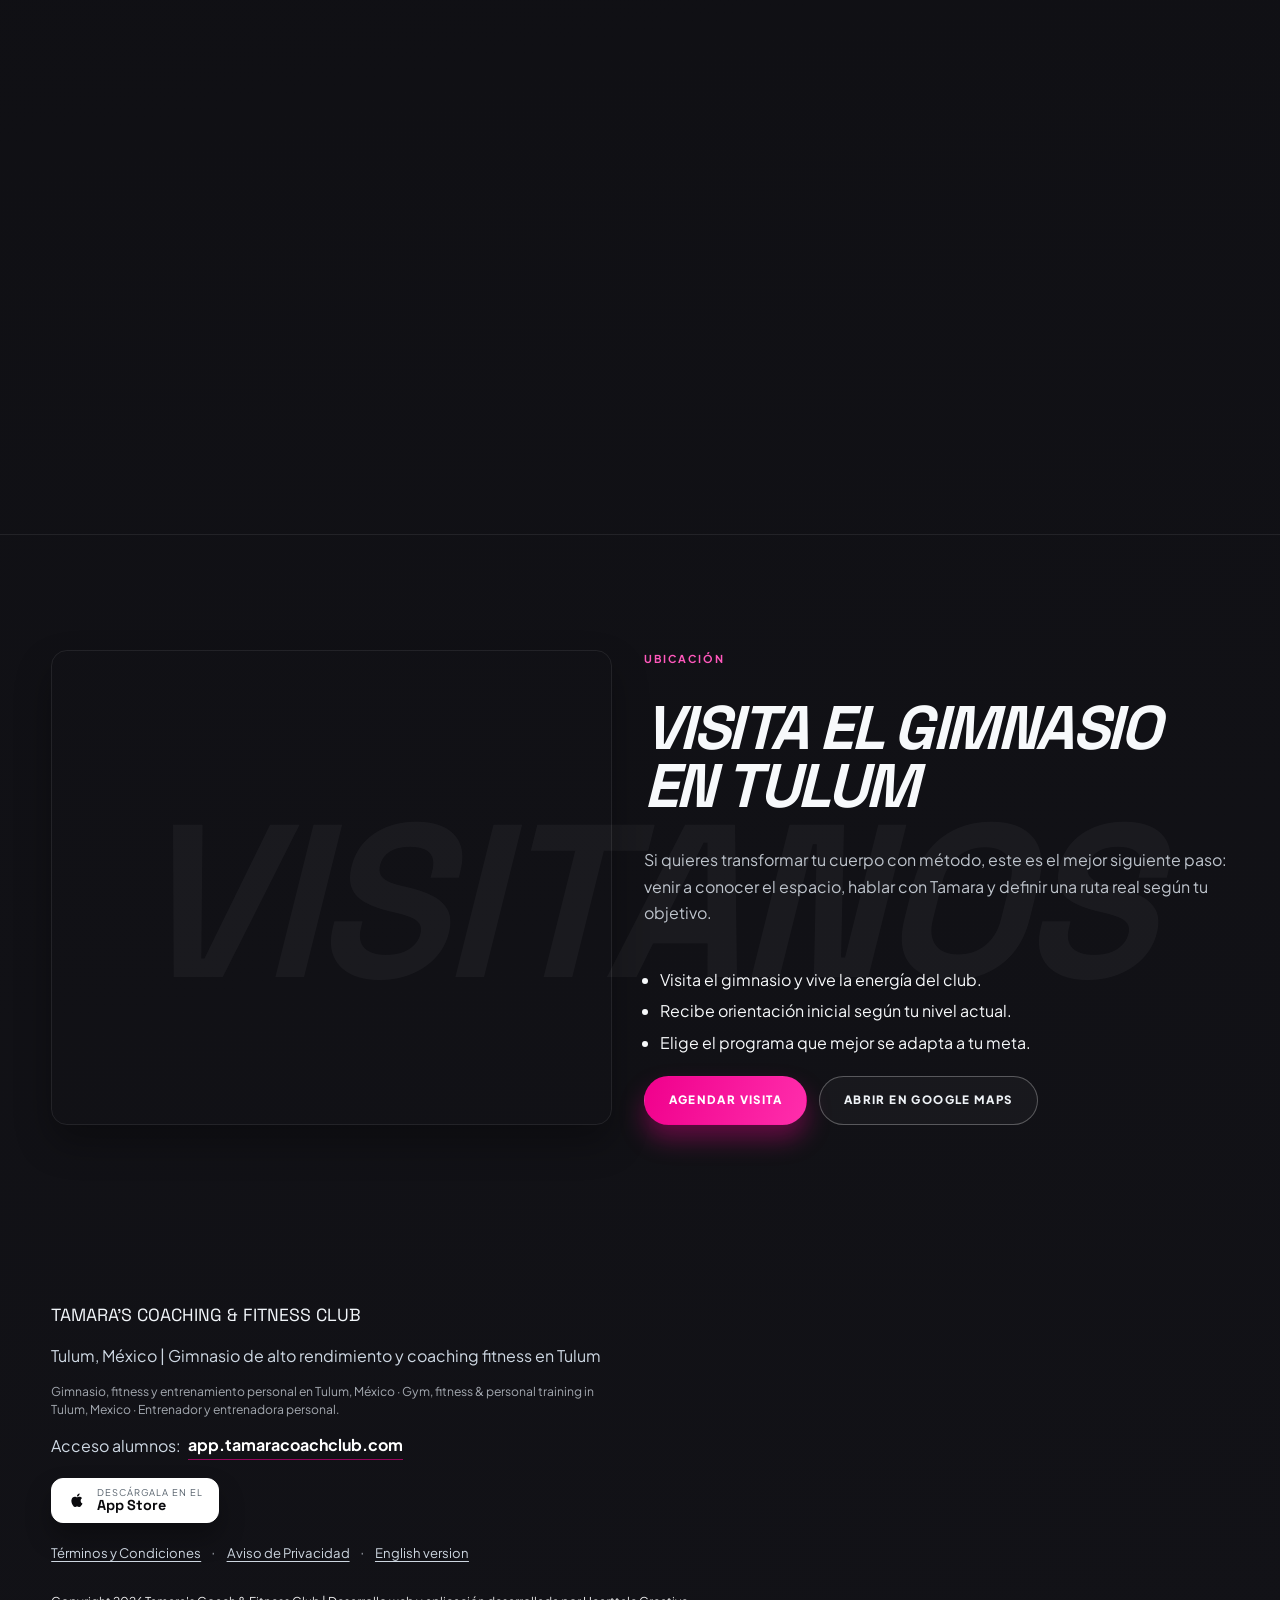
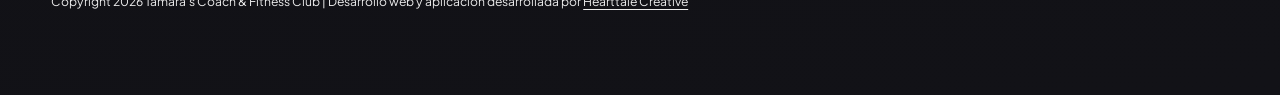
==== commit 784bd2e0: "legal: add Terms & Conditions, internal rules and policies page New terminos.html: a 30-section Span" ====
--- a/index.html
+++ b/index.html
@@ -753,7 +753,9 @@
       <span class="store-cta-text"><small class="store-cta-small">Descárgala en el</small><strong>App Store</strong></span>
     </a>
     <p class="footer-legal">
-      <a class="footer-legal-link" href="/privacidad.html">Aviso de Privacidad</a>
+      <a class="footer-legal-link footer-terms-link" href="/terminos.html">Términos y Condiciones</a>
+      <span class="footer-sep" aria-hidden="true">·</span>
+      <a class="footer-legal-link footer-privacy-link" href="/privacidad.html">Aviso de Privacidad</a>
       <span class="footer-sep" aria-hidden="true">·</span>
       <a class="footer-legal-link footer-lang-link" href="/en/" hreflang="en" lang="en">English version</a>
     </p>
--- a/styles.css
+++ b/styles.css
@@ -2795,3 +2795,199 @@
     grid-template-columns: 1fr;
   }
 }
+
+/* ============ Legal documents (privacidad, términos) ============ */
+
+.legal-header {
+  position: sticky;
+  top: 0;
+  z-index: 100;
+  display: flex;
+  align-items: center;
+  justify-content: space-between;
+  gap: 1rem;
+  width: min(1260px, 92vw);
+  margin: 0 auto;
+  padding: 1rem 0;
+  background: linear-gradient(180deg, rgba(5, 5, 6, 0.95), rgba(5, 5, 6, 0));
+}
+
+.legal-header .brand-logo {
+  height: clamp(26px, 3vw, 34px);
+  width: auto;
+  display: block;
+}
+
+.legal-back {
+  display: inline-flex;
+  align-items: center;
+  gap: 0.4rem;
+  color: #eef2f6;
+  text-decoration: none;
+  text-transform: uppercase;
+  letter-spacing: 0.1em;
+  font-size: 0.68rem;
+  font-weight: 700;
+  border: 1px solid var(--line-soft);
+  border-radius: 999px;
+  padding: 0.55rem 0.9rem;
+  background: rgba(255, 255, 255, 0.04);
+  transition: border-color 180ms ease, background 180ms ease, transform 180ms ease;
+}
+
+.legal-back:hover,
+.legal-back:focus-visible {
+  border-color: rgba(240, 0, 140, 0.55);
+  background: rgba(240, 0, 140, 0.12);
+  transform: translateY(-1px);
+}
+
+.legal {
+  width: min(860px, 92vw);
+  margin: 1.5rem auto clamp(4rem, 8vw, 7rem);
+}
+
+.legal-hero {
+  padding: 1.5rem 0 2rem;
+  border-bottom: 1px solid var(--line-soft);
+  margin-bottom: 2rem;
+}
+
+.legal-hero h1 {
+  font-size: clamp(2rem, 5.5vw, 3.3rem);
+  font-style: italic;
+  margin-bottom: 0.9rem;
+}
+
+.legal-meta {
+  color: var(--muted);
+  font-size: 0.86rem;
+}
+
+.legal h2 {
+  font-size: clamp(1.15rem, 2.4vw, 1.6rem);
+  font-style: italic;
+  margin: 2.8rem 0 1rem;
+  scroll-margin-top: 5.5rem;
+  padding-top: 0.4rem;
+  border-top: 1px solid var(--line-soft);
+}
+
+.legal h3 {
+  font-size: 1rem;
+  text-transform: none;
+  letter-spacing: -0.01em;
+  margin: 1.6rem 0 0.5rem;
+  color: #f2f6fa;
+}
+
+.legal p,
+.legal li {
+  color: #cdd6e0;
+  line-height: 1.75;
+  font-size: 0.97rem;
+}
+
+.legal p {
+  margin-bottom: 1rem;
+}
+
+.legal ul,
+.legal ol {
+  margin: 0 0 1.2rem;
+  padding-left: 1.3rem;
+  display: grid;
+  gap: 0.5rem;
+}
+
+.legal strong {
+  color: #ffffff;
+}
+
+.legal a {
+  color: var(--accent-2);
+  text-decoration: underline;
+  text-underline-offset: 3px;
+}
+
+.legal-contact-box {
+  margin-top: 1rem;
+  padding: 1.1rem 1.3rem;
+  border-radius: var(--radius-md);
+  border: 1px solid var(--line-soft);
+  background: var(--bg-card);
+}
+
+/* Highlighted clause: used for the acceptance and no-refund notices */
+.legal-key {
+  margin: 1.4rem 0;
+  padding: 1.1rem 1.3rem;
+  border-radius: var(--radius-md);
+  border: 1px solid rgba(240, 0, 140, 0.42);
+  background: linear-gradient(120deg, rgba(240, 0, 140, 0.12), rgba(10, 10, 14, 0.9));
+}
+
+.legal-key p:last-child {
+  margin-bottom: 0;
+}
+
+.legal-key-label {
+  display: block;
+  font-size: 0.66rem;
+  font-weight: 800;
+  letter-spacing: 0.16em;
+  text-transform: uppercase;
+  color: var(--accent-2);
+  margin-bottom: 0.5rem;
+}
+
+/* Table of contents */
+.legal-toc {
+  margin: 0 0 2.5rem;
+  padding: 1.2rem 1.4rem;
+  border-radius: var(--radius-md);
+  border: 1px solid var(--line-soft);
+  background: rgba(12, 12, 16, 0.7);
+}
+
+.legal-toc h2 {
+  border: 0;
+  margin: 0 0 0.9rem;
+  padding: 0;
+  font-size: 0.72rem;
+  font-style: normal;
+  font-weight: 800;
+  letter-spacing: 0.16em;
+  text-transform: uppercase;
+  color: var(--accent-2);
+}
+
+.legal-toc ol {
+  margin: 0;
+  padding-left: 1.2rem;
+  gap: 0.35rem;
+  columns: 2;
+  column-gap: 1.6rem;
+}
+
+.legal-toc li {
+  break-inside: avoid;
+}
+
+.legal-toc a {
+  color: #cdd6e0;
+  text-decoration: none;
+  font-size: 0.9rem;
+}
+
+.legal-toc a:hover,
+.legal-toc a:focus-visible {
+  color: var(--accent-2);
+  text-decoration: underline;
+}
+
+@media (max-width: 620px) {
+  .legal-toc ol {
+    columns: 1;
+  }
+}
